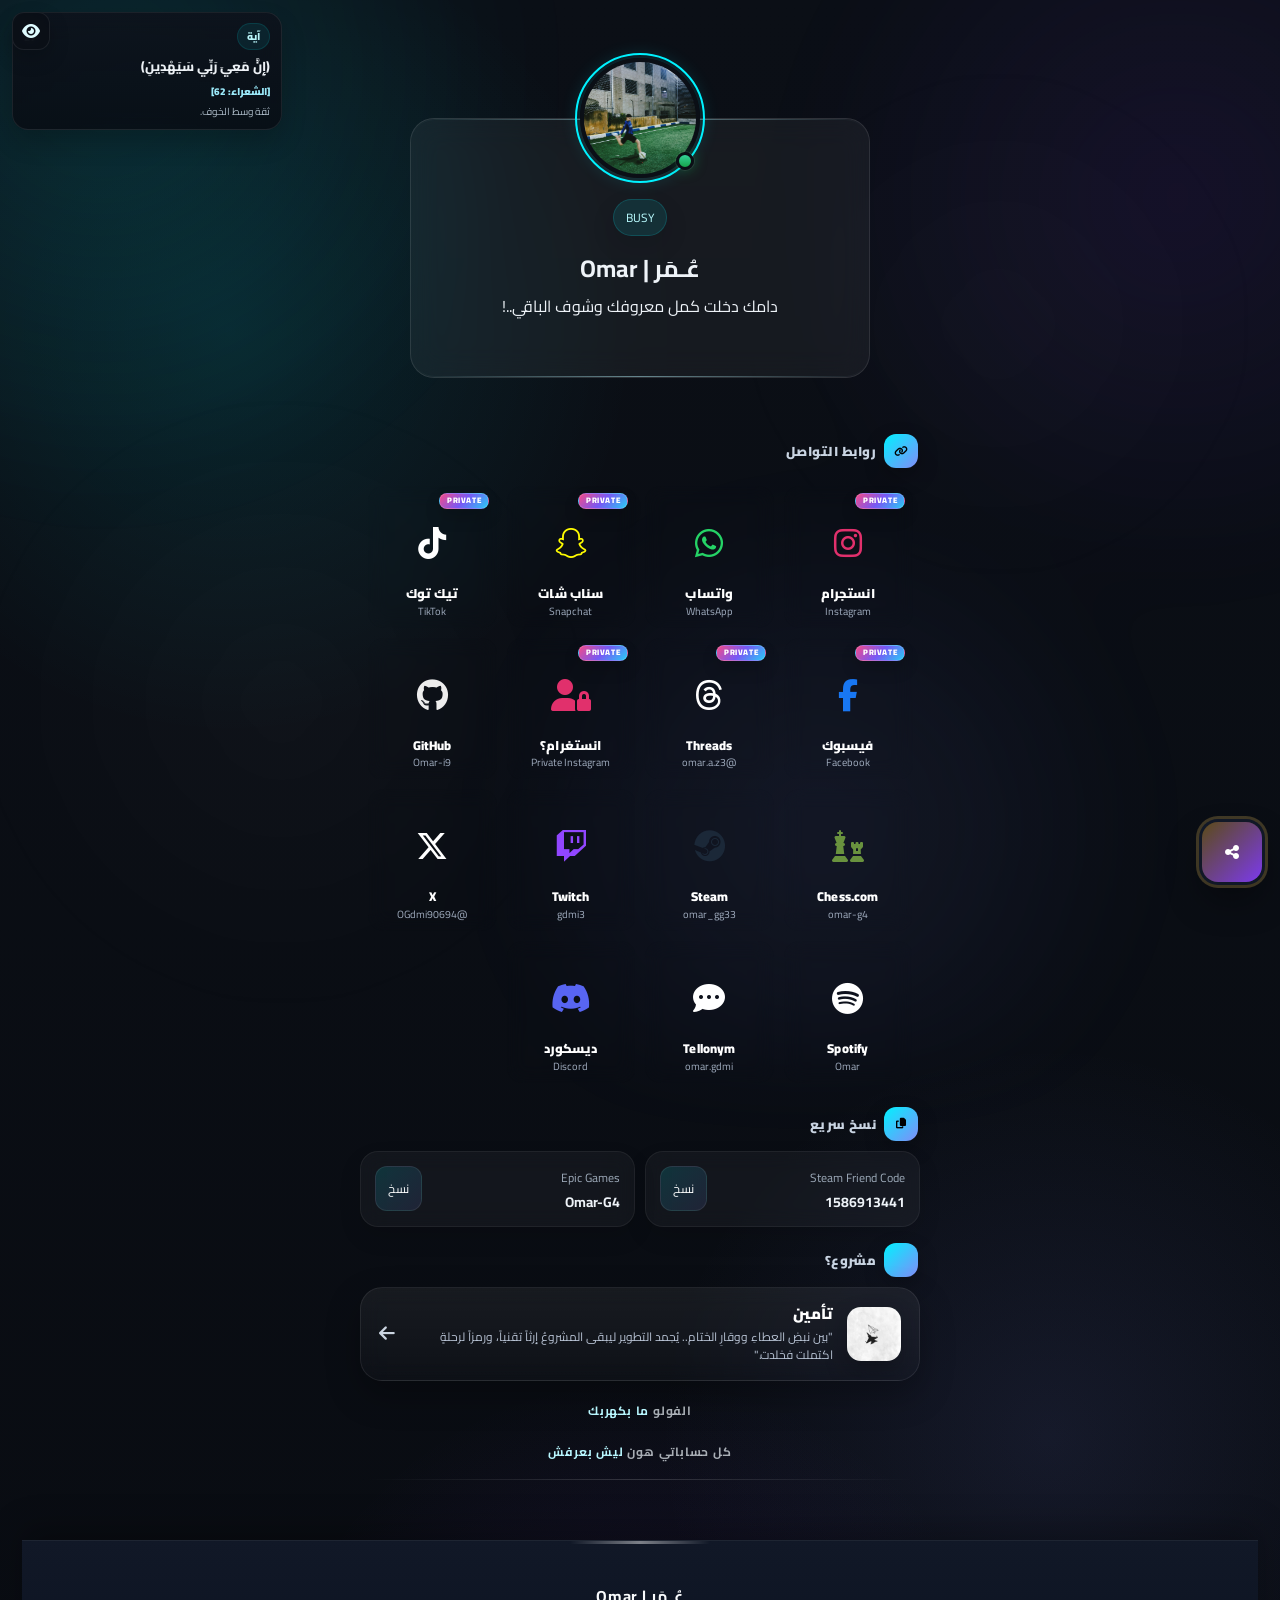
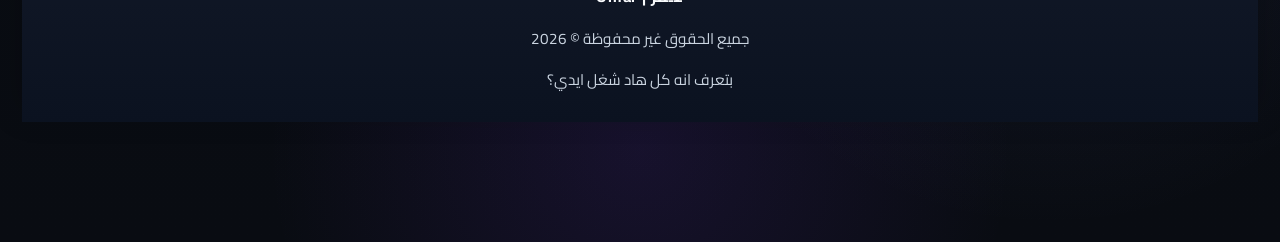
==== index.html @ 82869f3a "Update index.html" ====
<!DOCTYPE html>
<html lang="ar" dir="rtl">
<head>
  <meta charset="UTF-8" />
  <meta name="viewport" content="width=device-width, initial-scale=1.0, viewport-fit=cover" />
  <meta name="theme-color" content="#0b0f16" />
  <meta name="color-scheme" content="dark" />
  <meta name="description" content="صفحة Omar Profiles تجمع كل الروابط والحسابات في مكان واحد" />

  <meta property="og:title" content="عُـمَر | Omar" />
  <meta property="og:description" content="كل حساباتي في مكان واحد" />
  <meta property="og:image" content="https://omar-i9.github.io/my-profiles/photo/profile.jpeg" />
  <meta property="og:url" content="https://omar-i9.github.io/my-profiles/" />
  <meta name="twitter:card" content="summary_large_image" />
  <meta name="p:domain_verify" content="2bceaee4e3d7c3a47ea83686e0fd2281" />

  <title id="tabTitle">Omar Profiles</title>

  <link rel="icon" href="https://omar-i9.github.io/my-profiles/photo/profile.jpeg" type="image/jpeg" />
  <link rel="apple-touch-icon" href="https://omar-i9.github.io/my-profiles/photo/tameen-logo.jpeg" />
  <link rel="preconnect" href="https://fonts.googleapis.com" />
  <link rel="preconnect" href="https://fonts.gstatic.com" crossorigin />
  <link href="https://fonts.googleapis.com/css2?family=Cairo:wght@300;400;600;700;800;900&display=swap" rel="stylesheet" />
  <link rel="stylesheet" href="https://cdnjs.cloudflare.com/ajax/libs/font-awesome/6.5.1/css/all.min.css" />

  <!-- CSS الرئيسي المطلوب -->
  <link rel="stylesheet" href="main/styles.css" />

  <script async src="https://www.googletagmanager.com/gtag/js?id=G-WHRP4DELSR"></script>
  <script>
    window.dataLayer = window.dataLayer || [];
    function gtag() { dataLayer.push(arguments); }
    gtag('js', new Date());
    gtag('config', 'G-WHRP4DELSR');
  </script>

  <script src="main/script.js" defer></script>

  <style>
    .social-card[data-longcopy] {
      -webkit-touch-callout: none;
      user-select: none;
    }

    .is-hidden {
      display: none !important;
    }
  </style>
</head>

<body>
  <div class="ayah-float" id="ayahFloat" aria-label="آية قرآنية متغيرة">
    <div class="ayah-top">
      <span class="ayah-pill">آية</span>
      <span class="ayah-num" id="ayahNum">1</span>
    </div>
    <div class="ayah-text" id="ayahText"></div>
    <div class="ayah-ref" id="ayahRef"></div>
    <div class="ayah-note" id="ayahNote"></div>
    <div class="ayah-detail" id="ayahDetail"></div>
  </div>

  <main class="app">
    <section class="hero-wrapper">
      <div class="avatar">
        <img src="photo/profile.jpeg" alt="صورة الملف الشخصي" />
        <div class="status-indicator"></div>
      </div>

      <div class="hero-card-body">
        <div class="moving-border-line"></div>

        <div class="hero-text">
          <span class="status">BUSY</span>
          <h1>عُـمَر | Omar</h1>
          <p>دامك دخلت كمل معروفك وشوف الباقي..!</p>
        </div>
      </div>

      <div class="hero-actions"></div>
    </section>

    <section class="section-title enhanced">
      <span class="section-icon"><i class="fa-solid fa-link"></i></span>
      <span>روابط التواصل</span>
    </section>

    <section class="links-grid links">
      <a class="social-card ig-card"
         href="https://www.instagram.com/omar.a.z3"
         target="_blank"
         rel="noopener noreferrer"
         data-longcopy
         data-copy-text="https://www.instagram.com/omar.a.z3"
         aria-label="انستجرام">
        <span class="badge-vip">PRIVATE</span>
        <span class="social-icon"><i class="fa-brands fa-instagram"></i></span>
        <div class="social-text">
          <strong>انستجرام</strong>
          <span>Instagram</span>
        </div>
      </a>

      <a class="social-card wa-card"
         href="https://wa.me/message/BZTIWEE5JKS3A1"
         target="_blank"
         rel="noopener noreferrer"
         data-longcopy
         data-copy-text="https://wa.me/message/BZTIWEE5JKS3A1"
         aria-label="واتساب">
        <span class="social-icon"><i class="fa-brands fa-whatsapp"></i></span>
        <div class="social-text">
          <strong>واتساب</strong>
          <span>WhatsApp</span>
        </div>
      </a>

      <a class="social-card sc-card"
         href="https://www.snapchat.com/add/omar-gdmi"
         target="_blank"
         rel="noopener noreferrer"
         data-longcopy
         data-copy-text="https://www.snapchat.com/add/omar-gdmi"
         aria-label="سناب شات">
        <span class="badge-vip">PRIVATE</span>
        <span class="social-icon"><i class="fa-brands fa-snapchat-ghost"></i></span>
        <div class="social-text">
          <strong>سناب شات</strong>
          <span>Snapchat</span>
        </div>
      </a>

      <a class="social-card tk-card"
         href="https://www.tiktok.com/@gdmi_33"
         target="_blank"
         rel="noopener noreferrer"
         data-longcopy
         data-copy-text="https://www.tiktok.com/@gdmi_33"
         aria-label="تيك توك">
        <span class="badge-vip">PRIVATE</span>
        <span class="social-icon"><i class="fa-brands fa-tiktok"></i></span>
        <div class="social-text">
          <strong>تيك توك</strong>
          <span>TikTok</span>
        </div>
      </a>

      <a class="social-card fb-card"
         href="facebook.com/3mar.a.z3"
         target="_blank"
         rel="noopener noreferrer"
         data-longcopy
         data-copy-text="facebook.com/3mar.a.z3"
         aria-label="فيسبوك">
        <span class="badge-vip">PRIVATE</span>
        <span class="social-icon"><i class="fa-brands fa-facebook-f"></i></span>
        <div class="social-text">
          <strong>فيسبوك</strong>
          <span>Facebook</span>
        </div>
      </a>

      <a class="social-card threads-card drawer-card"
         href="https://www.threads.com/@omar.a.z3"
         target="_blank"
         rel="noopener noreferrer"
         data-longcopy
         data-copy-text="https://www.threads.com/@omar.a.z3"
         aria-label="Threads">
        <span class="badge-vip">PRIVATE</span>
        <span class="social-icon"><i class="fa-brands fa-threads"></i></span>
        <div class="social-text">
          <strong>Threads</strong>
          <span>@omar.a.z3</span>
        </div>
      </a>

      <a class="social-card ig-card vip-card drawer-card"
         href="https://www.instagram.com/3mar.close"
         target="_blank"
         rel="noopener noreferrer"
         data-longcopy
         data-copy-text="https://www.instagram.com/3mar.close"
         aria-label="انستغرام خاص">
        <span class="badge-vip">PRIVATE</span>
        <span class="social-icon"><i class="fa-solid fa-user-lock"></i></span>
        <div class="social-text">
          <strong>انستغرام؟</strong>
          <span>Private Instagram</span>
        </div>
      </a>

      <a class="social-card github-card drawer-card"
         href="https://github.com/Omar-i9"
         target="_blank"
         rel="noopener noreferrer"
         data-longcopy
         data-copy-text="https://github.com/Omar-i9"
         aria-label="GitHub">
        <span class="social-icon"><i class="fa-brands fa-github"></i></span>
        <div class="social-text">
          <strong>GitHub</strong>
          <span>Omar-i9</span>
        </div>
      </a>

      <a class="social-card chess-card drawer-card"
         href="https://www.chess.com/member/omar-g4"
         target="_blank"
         rel="noopener noreferrer"
         data-longcopy
         data-copy-text="https://www.chess.com/member/omar-g4"
         aria-label="Chess.com">
        <span class="social-icon"><i class="fa-solid fa-chess"></i></span>
        <div class="social-text">
          <strong>Chess.com</strong>
          <span>omar-g4</span>
        </div>
      </a>
<!-- Steam -->
<a class="social-card steam-card drawer-card"
   href="https://steamcommunity.com/id/omar_gg33/"
   target="_blank"
   rel="noopener noreferrer"
   data-longcopy
   data-copy-text="https://steamcommunity.com/id/omar_gg33/"
   aria-label="Steam">
  <span class="social-icon"><i class="fa-brands fa-steam"></i></span>
  <div class="social-text">
    <strong>Steam</strong>
    <span>omar_gg33</span>
  </div>
</a>

<!-- Twitch -->
<a class="social-card twitch-card drawer-card"
   href="https://www.twitch.tv/gdmi3"
   target="_blank"
   rel="noopener noreferrer"
   data-longcopy
   data-copy-text="https://www.twitch.tv/gdmi3"
   aria-label="Twitch">
  <span class="social-icon"><i class="fa-brands fa-twitch"></i></span>
  <div class="social-text">
    <strong>Twitch</strong>
    <span>gdmi3</span>
  </div>
</a>

<!-- X (Twitter) -->
<a class="social-card x-card drawer-card"
   href="https://x.com/OGdmi90694"
   target="_blank"
   rel="noopener noreferrer"
   data-longcopy
   data-copy-text="https://x.com/OGdmi90694"
   aria-label="X">
  <span class="social-icon"><i class="fa-brands fa-x-twitter"></i></span>
  <div class="social-text">
    <strong>X</strong>
    <span>@OGdmi90694</span>
  </div>
</a>

<!-- Spotify -->
<a class="social-card spotify-card drawer-card"
   href="https://open.spotify.com/user/31zq4egkwu5qt6armgjuvey2tgga"
   target="_blank"
   rel="noopener noreferrer"
   data-longcopy
   data-copy-text="https://open.spotify.com/user/31zq4egkwu5qt6armgjuvey2tgga"
   aria-label="Spotify">
  <span class="social-icon"><i class="fa-brands fa-spotify"></i></span>
  <div class="social-text">
    <strong>Spotify</strong>
    <span>Omar</span>
  </div>
</a>

<!-- Tellonym -->
<a class="social-card tellonym-card drawer-card"
   href="https://tellonym.me/omar.gdmi"
   target="_blank"
   rel="noopener noreferrer"
   data-longcopy
   data-copy-text="https://tellonym.me/omar.gdmi"
   aria-label="Tellonym">
  <span class="social-icon"><i class="fa-solid fa-comment-dots"></i></span>
  <div class="social-text">
    <strong>Tellonym</strong>
    <span>omar.gdmi</span>
  </div>
</a>
      <button class="social-card ds-card"
              type="button"
              id="openDiscordBtn"
              data-longcopy
              data-copy-text="gdmi_3"
              aria-label="ديسكورد">
        <span class="social-icon"><i class="fa-brands fa-discord"></i></span>
        <div class="social-text">
          <strong>ديسكورد</strong>
          <span>Discord</span>
          <span class="social-note">اضغط لفتح البطاقة داخل الموقع</span>
        </div>
      </button>
    </section>

    <section class="section-title enhanced">
      <span class="section-icon"><i class="fa-solid fa-copy"></i></span>
      <span>نسخ سريع</span>
    </section>

    <section class="copy-list">
      <div class="copy-row">
        <div class="copy-meta">
          <span>Steam Friend Code</span>
          <strong>1586913441</strong>
        </div>
        <button class="copy-btn" data-copy="1586913441" type="button">نسخ</button>
      </div>

      <div class="copy-row">
        <div class="copy-meta">
          <span>Epic Games</span>
          <strong>Omar-G4</strong>
        </div>
        <button class="copy-btn" data-copy="Omar-G4" type="button">نسخ</button>
      </div>
    </section>

    <section class="section-title enhanced">
      <span class="section-icon"><i class="fa-solid fa-diagram-project"></i></span>
      <span>مشروع؟</span>
    </section>

    <a class="work-card" href="https://omar-i9.github.io/taamenn/" target="_blank" rel="noopener noreferrer">
      <img src="photo/tameen-logo.jpeg" alt="تأمين" class="work-logo" />
      <div class="work-text">
        <strong>تأمين</strong>
        <span>"بين نبضِ العطاءِ ووقارِ الختام.. يُجمد التطوير ليبقى المشروعُ إرثاً تقنياً، ورمزاً لرحلةٍ اكتملت فخلدت."</span>
      </div>
      <i class="fa-solid fa-arrow-left"></i>
    </a>

    <div class="hero-card-footer">الفولو <em>ما بكهربك</em></div>
    <div class="hero-card-footer">كل حساباتي هون <em>ليش بعرفش</em></div>
  </main>

  <section class="music-sheet" id="musicSheet" aria-label="قائمة الموسيقى">
    <button class="sheet-close" id="closeMusicBtn" type="button" aria-label="إغلاق">×</button>

    <div class="visualizer">
      <div class="bar"></div>
      <div class="bar"></div>
      <div class="bar"></div>
      <div class="bar"></div>
    </div>

    <div class="music-top">
      <img src="" id="musicCover" alt="غلاف الأغنية" class="music-cover" />
      <div class="music-info">
        <span class="label">Now Playing</span>
        <strong id="songTitle">اسم الأغنية</strong>
        <span id="songArtist">main / mp3</span>
      </div>
    </div>

    <div class="music-controls">
      <button class="control-btn" id="prevSongBtn" type="button" aria-label="الأغنية السابقة">
        <i class="fa-solid fa-backward-step"></i>
      </button>
      <button class="play-btn" id="playBtn" type="button" aria-label="تشغيل أو إيقاف">
        <i class="fa-solid fa-play" id="playIcon"></i>
      </button>
      <button class="control-btn" id="nextSongBtn" type="button" aria-label="الأغنية التالية">
        <i class="fa-solid fa-forward-step"></i>
      </button>
    </div>

    <div class="time-row">
      <span id="currentTime">0:00</span>
      <span id="totalTime">0:00</span>
    </div>

    <div class="seek-wrap" id="seekWrap">
      <div class="progress">
        <span id="progressBar"></span>
      </div>
      <input id="seekBar" class="seek" type="range" min="0" max="100" value="0" step="0.1" aria-label="شريط الوقت" />
      <div class="seek-tooltip" id="seekTooltip">0:00</div>
    </div>

    <div class="volume-row">
      <button class="volume-icon" id="volumeIconBtn" type="button" aria-label="الصوت">
        <i class="fa-solid fa-volume-high" id="volumeIcon"></i>
      </button>
      <input id="volumeBar" class="volume" type="range" min="0" max="100" value="90" step="1" aria-label="شريط الصوت" />
      <div class="volume-value" id="volumeValue">90%</div>
    </div>

    <div class="playlist-box">
      <div class="playlist-head">
        <strong>قائمة الأغاني</strong>
        <span id="playlistCount">11 أغنية</span>
      </div>
      <div class="playlist" id="playlist"></div>
      <div class="audio-state" id="audioState">اضغط على أي أغنية للتشغيل</div>
    </div>

    <audio id="audio" preload="metadata" src=""></audio>
  </section>

  <div class="toast" id="toast">تم النسخ</div>

  <div class="drawer-backdrop" id="moreSocialsBackdrop"></div>

  <footer class="site-footer">
    <div class="site-footer__inner">
      <p class="site-footer__brand">عُـمَر | Omar</p>
      <p class="site-footer__text">جميع الحقوق غير محفوظة © 2026</p>
      <p class="site-footer__text">بتعرف انه كل هاد شغل ايدي؟</p>
    </div>
  </footer>

  <button class="share-fab" id="sharePortalBtn" type="button" aria-label="مشاركة الموقع">
    <i class="fa-solid fa-share-nodes"></i>
  </button>

  <div id="shareOverlay" class="share-overlay" aria-hidden="true">
    <div class="share-modal pixel-card" role="dialog" aria-modal="true" aria-labelledby="shareTitle">
      <button id="closeShare" class="close-share" type="button" aria-label="إغلاق">&times;</button>

      <div class="share-top">
        <div class="retro-badge">PIXEL SHARE</div>

        <div class="qr-wrapper">
          <img id="shareQrImg" src="" alt="QR للموقع" class="main-qr" />
          <img src="photo/profile.jpeg" alt="شعار الموقع" class="qr-logo" />
        </div>

        <h3 id="shareTitle">بوابة المشاركة</h3>
        <p>امسح الكود أو شارك الرابط مباشرة</p>
      </div>

      <div class="share-link-box">
        <input id="shareUrlInput" class="share-url-input" type="text" readonly value="https://omar-i9.github.io/my-profiles/" />
        <button class="share-copy-btn" id="copyShareBtn" type="button">
          <i class="fa-solid fa-copy"></i>
          نسخ
        </button>
      </div>
    </div>
  </div>

  <div class="page-overlay" id="pageOverlay" aria-hidden="true">
    <div class="page-overlay-panel">
      <button class="page-close" id="closePageBtn" type="button" aria-label="إغلاق">×</button>
      <iframe
        id="pageFrame"
        class="page-frame"
        src=""
        title="Discord Profile"
        loading="lazy"
      ></iframe>
    </div>
  </div>

  <script>
    (function () {
      const $ = (id) => document.getElementById(id);

      const openDiscordBtn = $('openDiscordBtn');
      const pageOverlay = $('pageOverlay');
      const closePageBtn = $('closePageBtn');
      const pageFrame = $('pageFrame');

      const sharePortalBtn = $('sharePortalBtn');
      const shareOverlay = $('shareOverlay');
      const closeShare = $('closeShare');
      const copyShareBtn = $('copyShareBtn');
      const shareUrlInput = $('shareUrlInput');
      const shareQrImg = $('shareQrImg');

      const toast = $('toast');
      const moreSocialsBackdrop = $('moreSocialsBackdrop');

      function hasOpenPanel() {
        return Boolean(
          (pageOverlay && pageOverlay.classList.contains('show')) ||
          (shareOverlay && shareOverlay.classList.contains('show'))
        );
      }

      function updateBodyLock() {
        document.body.style.overflow = hasOpenPanel() ? 'hidden' : '';
      }

      function showToast(message = 'تم النسخ') {
        if (!toast) return;
        toast.textContent = message;
        toast.classList.add('show');
        clearTimeout(showToast._timer);
        showToast._timer = setTimeout(() => {
          toast.classList.remove('show');
        }, 1800);
      }

      async function copyText(text) {
        try {
          if (navigator.clipboard && window.isSecureContext) {
            await navigator.clipboard.writeText(text);
          } else {
            const temp = document.createElement('textarea');
            temp.value = text;
            temp.setAttribute('readonly', '');
            temp.style.position = 'fixed';
            temp.style.top = '-9999px';
            temp.style.opacity = '0';
            document.body.appendChild(temp);
            temp.focus();
            temp.select();
            document.execCommand('copy');
            document.body.removeChild(temp);
          }
          showToast('تم النسخ');
        } catch (err) {
          showToast('تعذر النسخ');
        }
      }

      function openPageOverlay() {
        if (!pageOverlay || !pageFrame) return;
        pageFrame.src = 'main/Discord.html';
        pageOverlay.classList.add('show');
        pageOverlay.setAttribute('aria-hidden', 'false');
        updateBodyLock();
      }

      function closePageOverlay() {
        if (!pageOverlay || !pageFrame) return;
        pageOverlay.classList.remove('show');
        pageOverlay.setAttribute('aria-hidden', 'true');
        pageFrame.src = '';
        updateBodyLock();
      }

      function openShare() {
        if (!shareOverlay) return;
        shareOverlay.classList.add('show');
        shareOverlay.setAttribute('aria-hidden', 'false');
        updateBodyLock();

        if (shareUrlInput) {
          shareUrlInput.value = window.location.href;
        }

        if (shareQrImg) {
          const url = encodeURIComponent(window.location.href);
          shareQrImg.src = `https://api.qrserver.com/v1/create-qr-code/?size=320x320&data=${url}`;
        }
      }

      function closeShareModal() {
        if (!shareOverlay) return;
        shareOverlay.classList.remove('show');
        shareOverlay.setAttribute('aria-hidden', 'true');
        updateBodyLock();
      }

      if (openDiscordBtn) {
        openDiscordBtn.addEventListener('click', (e) => {
          e.preventDefault();
          openPageOverlay();
        });
      }

      if (closePageBtn) {
        closePageBtn.addEventListener('click', closePageOverlay);
      }

      if (pageOverlay) {
        pageOverlay.addEventListener('click', (e) => {
          if (e.target === pageOverlay) closePageOverlay();
        });
      }

      if (sharePortalBtn) {
        sharePortalBtn.addEventListener('click', openShare);
      }

      if (closeShare) {
        closeShare.addEventListener('click', closeShareModal);
      }

      if (shareOverlay) {
        shareOverlay.addEventListener('click', (e) => {
          if (e.target === shareOverlay) closeShareModal();
        });
      }

      if (copyShareBtn) {
        copyShareBtn.addEventListener('click', () => {
          if (shareUrlInput) copyText(shareUrlInput.value);
        });
      }

      document.addEventListener('click', (e) => {
        const copyBtn = e.target.closest?.('[data-copy]');
        if (copyBtn) {
          const value = copyBtn.getAttribute('data-copy') || '';
          if (value) copyText(value);
        }
      });

      window.addEventListener('message', (event) => {
        if (event.data && event.data.type === 'close-discord') {
          closePageOverlay();
        }
      });

      document.addEventListener('keydown', (e) => {
        if (e.key === 'Escape') {
          closePageOverlay();
          closeShareModal();
        }
      });

      if (moreSocialsBackdrop) {
        moreSocialsBackdrop.setAttribute('aria-hidden', 'true');
      }

      updateBodyLock();
    })();

    const titles = [
  "اهلين تعال كل يوم 👋",
  "Omar Profiles"
];

let i = 0;
let charIndex = 0;
let isDeleting = false;
let speed = 50;

const titleEl = document.querySelector("title");

function typeEffect() {
  const current = titles[i];
  
  if (isDeleting) {
    charIndex--;
  } else {
    charIndex++;
  }

  titleEl.textContent = current.substring(0, charIndex);

  if (!isDeleting && charIndex === current.length) {
    setTimeout(() => isDeleting = true, 1200);
  } 
  else if (isDeleting && charIndex === 0) {
    isDeleting = false;
    i = (i + 1) % titles.length;
  }

  setTimeout(typeEffect, isDeleting ? speed / 2 : speed);
}

typeEffect();


// تغيير لما المستخدم يطلع من الصفحة
document.addEventListener("visibilitychange", () => {
  if (document.hidden) {
    titleEl.textContent = "لا تهرب خليكككك";
  } else {
    titleEl.textContent = "رجعت هيك😎";
    setTimeout(() => {
      i = 0;
      charIndex = 0;
      isDeleting = false;
    }, 800);
  }
});

  </script>
</body>
</html>
---- main/styles.css ----
:root {
  --bg: #0b0f16;
  --panel: rgba(14, 19, 28, 0.92);
  --card: rgba(17, 22, 31, 0.94);
  --line: rgba(255, 255, 255, 0.08);
  --text: #eef3f8;
  --muted: #a9b4c3;
  --shadow: 0 18px 45px rgba(0, 0, 0, 0.45);
  --shadow-soft: 0 10px 24px rgba(0, 0, 0, 0.22);
  --shadow-strong: 0 24px 60px rgba(0, 0, 0, 0.5);
  --accent: #00f2ff;
  --accent-rgb: 0, 242, 255;
  --accent2: #818cf8;
  --accent2-rgb: 129, 140, 248;
  --accent3: #7c3aed;
  --accent3-rgb: 124, 58, 237;
  --volume-color: #00d4ff;
  --seek-color: #00f2ff;
  --glass: rgba(10, 14, 22, 0.88);
  --glass-2: rgba(12, 17, 26, 0.92);
  --radius-xl: 28px;
  --radius-lg: 22px;
  --radius-md: 18px;
  --radius-sm: 14px;
  --royal-bg: linear-gradient(135deg, #140a24, #2d1b4e);
  --royal-gold: linear-gradient(135deg, #FFD700, #C9A227, #FFF3B0);
  --royal-purple: #7c3aed;

  --fb: #1877F2;
  --wa: #25D366;
  --ig: #E1306C;
  --tk: #111111;
  --ds: #5865F2;
  --sc: #FFFC00;
  --st: #1B2838;
  --th: #111111;
  --gh: #181717;

  --blue: #1877f2;
  --good: #25d366;
  --cyan: #229ED9;
  --gold-solid: #ffd700;
  --gold-2: #f59e0b;
  --white: #ffffff;
  --black: #000000;

  --panel-2: rgba(255,255,255,0.06);
  --panel-3: rgba(255,255,255,0.04);
  --line-strong: rgba(255,255,255,0.12);

  --safe-shadow: 0 8px 18px rgba(0, 0, 0, 0.16);
  --safe-shadow-2: 0 14px 28px rgba(0, 0, 0, 0.20);
  --safe-shadow-3: 0 20px 44px rgba(0, 0, 0, 0.28);

  --bg-float-1: rgba(0, 242, 255, 0.10);
  --bg-float-2: rgba(129, 140, 248, 0.10);
  --bg-float-3: rgba(124, 58, 237, 0.10);

  --skin-border: rgba(255,255,255,.08);
  --skin-border-strong: rgba(255,255,255,.15);

  --glass-blur: blur(12px) saturate(180%);
  --glass-blur-strong: blur(16px) saturate(190%);

  --brand-shadow: 0 0 0 0 rgba(0,0,0,0);
  --bg-dark: #0b0f16;
  --card-bg: rgba(255, 255, 255, 0.05);
  --gold: linear-gradient(45deg, #bf953f, #fcf6ba, #b38728, #fbf5b7, #aa771c);

    --music-bg: rgba(10, 14, 22, 0.96);
  --music-bg-soft: rgba(255, 255, 255, 0.04);
  --music-line: rgba(255, 255, 255, 0.08);
  --music-line-strong: rgba(255, 255, 255, 0.14);
  --music-text: #f4f7fb;
  --music-muted: #96a6b8;
  --music-accent: #00f2ff;
  --music-accent-2: #818cf8;
  --music-gold: #ffd54a;
  --music-shadow: 0 18px 40px rgba(0, 0, 0, 0.45);
  --music-shadow-soft: 0 10px 24px rgba(0, 0, 0, 0.22);
  --music-radius: 18px;
  --music-radius-lg: 22px;
  --music-blur: blur(14px);

}

*,
*::before,
*::after {
  box-sizing: border-box;
  margin: 0;
  padding: 0;
}

html {
  scroll-behavior: smooth;
}

body {
  min-height: 100dvh;
  font-family: "Cairo", sans-serif;
  color: var(--text);
  background:
    radial-gradient(circle at 18% 18%, rgba(0, 242, 255, 0.10), transparent 22%),
    radial-gradient(circle at 82% 78%, rgba(129, 140, 248, 0.10), transparent 22%),
    radial-gradient(circle at 50% 95%, rgba(124, 58, 237, 0.12), transparent 20%),
    linear-gradient(180deg, #0b0f16, #090c12);
  overflow-x: hidden;
  padding: 18px 12px 120px;
  -webkit-tap-highlight-color: transparent;
  position: relative;
}

body.drawer-open {
  overflow: hidden;
  touch-action: none;
}

body::before,
body::after {
  content: "";
  position: fixed;
  inset: -20%;
  pointer-events: none;
  z-index: -1;
  background-repeat: no-repeat;
  filter: blur(42px);
  opacity: .55;
  transform: translate3d(0,0,0);
}

body::before {
  background:
    radial-gradient(circle at 20% 20%, rgba(0, 242, 255, .18), transparent 26%),
    radial-gradient(circle at 80% 30%, rgba(124, 58, 237, .18), transparent 24%),
    radial-gradient(circle at 60% 80%, rgba(129, 140, 248, .16), transparent 24%);
  animation: driftBg 18s ease-in-out infinite alternate;
}

body::after {
  background:
    radial-gradient(circle at 30% 70%, rgba(255, 255, 255, .05), transparent 22%),
    radial-gradient(circle at 70% 40%, rgba(255, 255, 255, .04), transparent 20%);
  animation: driftBg2 24s ease-in-out infinite alternate;
}

img {
  max-width: 100%;
  display: block;
}

button,
input {
  font: inherit;
}

button {
  -webkit-tap-highlight-color: transparent;
}

a {
  color: inherit;
  text-decoration: none;
}

.app {
  width: min(100%, 560px);
  margin: 0 auto;
  position: relative;
  z-index: 1;
}

.now-playing-bar {
  position: sticky;
  top: 0;
  z-index: 50;
  margin: 0 -12px 14px;
  padding: 9px 0;
  background: linear-gradient(90deg, rgba(0,242,255,.12), rgba(129,140,248,.12), rgba(124,58,237,.12));
  border-bottom: 1px solid rgba(255,255,255,.08);
  overflow: hidden;
  white-space: nowrap;
  backdrop-filter: var(--glass-blur);
  -webkit-backdrop-filter: var(--glass-blur);
}

.ticker {
  display: inline-block;
  padding-inline-start: 100%;
  animation: marquee 16s linear infinite;
  color: #c9f8ff;
  font-weight: 800;
  font-size: .88rem;
}

.hero {
  position: relative;
  margin-top: 60px;
  padding: 78px 14px 18px;
  border-radius: var(--radius-xl);
  background: linear-gradient(180deg, rgba(28, 34, 47, 0.96), rgba(15, 19, 27, 0.96));
  border: 1px solid rgba(255, 255, 255, 0.08);
  box-shadow: var(--shadow);
  overflow: visible;
  text-align: center;
  margin-bottom: 14px;
}

.hero::before {
  content: "";
  position: absolute;
  inset: 0;
  background:
    linear-gradient(120deg, transparent 0%, rgba(255,255,255,.06) 25%, transparent 50%);
  transform: translateX(-120%);
  animation: shimmerMove 6.5s linear infinite;
  pointer-events: none;
}

.hero::after {
  content: "";
  position: absolute;
  inset: 0;
  background:
    radial-gradient(circle at 50% 0%, rgba(255,255,255,.08), transparent 32%);
  opacity: .55;
  pointer-events: none;
}

.hero-wrapper {
  position: relative;
  max-width: 500px;
  margin: 100px auto 40px;
  padding: 0 20px;
  perspective: 1000px;
}

.avatar {
  position: absolute;
  top: -60px;
  left: 50%;
  transform: translateX(-50%);
  width: 120px;
  height: 120px;
  z-index: 20;
}

.avatar img {
  width: 100%;
  height: 100%;
  border-radius: 50%;
  border: 4px solid var(--bg-dark);
  box-shadow: 0 0 20px rgba(0, 242, 255, 0.2);
  transition: 0.5s cubic-bezier(0.175, 0.885, 0.32, 1.275);
  object-fit: cover;
}

.avatar:hover img {
  transform: scale(1.1) rotate(5deg);
  box-shadow: 0 0 30px var(--accent);
}

.status-indicator {
  position: absolute;
  right: 6px;
  bottom: 8px;
  width: 18px;
  height: 18px;
  border-radius: 999px;
  border: 3px solid var(--bg-dark);
  background: linear-gradient(180deg, #34d399, #16a34a);
  box-shadow:
    0 0 0 1px rgba(255, 255, 255, 0.08),
    0 0 14px rgba(22, 163, 74, 0.45);
  animation: softFloat 2.8s ease-in-out infinite;
}

/* تأثير نبض حول الصورة */
.avatar::before {
  content: '';
  position: absolute;
  inset: -5px;
  border: 2px solid var(--accent);
  border-radius: 50%;
  animation: ringPulse 2s infinite;
}

/* جسم البطاقة */
.hero-card-body {
  position: relative;
  display: flex;
  flex-direction: column;
  justify-content: flex-start;
  min-height: 260px;
  background: var(--card-bg);
  backdrop-filter: blur(15px);
  border: 1px solid rgba(255, 255, 255, 0.1);
  border-radius: 24px;
  padding: 80px 30px 22px;
  text-align: center;
  overflow: hidden;
  transition: 0.4s ease;
}

.hero-card-body:hover {
  transform: translateY(-5px);
  border-color: rgba(255, 255, 255, 0.2);
}

.hero-text {
  position: relative;
  z-index: 1;
}

.hero-card-footer {
  margin-top: auto;
  padding-top: 18px;
  text-align: center;
  font-size: 12px;
  font-weight: 700;
  letter-spacing: 0.8px;
  color: rgba(230, 237, 243, 0.72);
  position: relative;
  z-index: 1;
}

.hero-card-footer em {
  font-style: normal;
  color: #b8f7ff;
}

/* تحسينات إضافية للشاشات الصغيرة */
@media (max-width: 520px) {
  .hero {
    margin-top: 48px;
    padding: 70px 12px 16px;
    border-radius: 22px;
  }

  .hero-wrapper {
    margin: 88px auto 32px;
    padding: 0 12px;
  }

  .avatar {
    width: 96px;
    height: 96px;
    top: -48px;
  }

  .hero-card-body {
    min-height: 230px;
    padding: 70px 18px 18px;
    border-radius: 20px;
  }
}/* ط§ظ„ط®ط· ط§ظ„ظ…طھط­ط±ظƒ ط§ظ„ظپط®ظ… */
.moving-border-line {
  position: absolute;
  inset: 0;
  border-radius: 24px;
  padding: 1px;
  background: linear-gradient(90deg, transparent, rgba(184, 247, 255, 0.7), transparent);
  mask: linear-gradient(#000 0 0) content-box, linear-gradient(#000 0 0);
  mask-composite: exclude;
  pointer-events: none;
  opacity: 0.7;
}
/* ط§ظ„ط­ط§ظˆظٹط© (ط§ظپطھط±ط¶ظ†ط§ ط£ظ†ظ‡ط§ ط§ظ„ط²ط± ط£ظˆ ط§ظ„ظƒط§ط±ط¯ ط§ظ„ط°ظٹ ظٹط­طھظˆظٹ ط§ظ„ط´ط§ط±ط©) */
.parent-container {
  position: relative;
  display: inline-block;
  perspective: 1000px; /* ط¶ط±ظˆط±ظٹ ظ„طھط£ط«ظٹط± ط§ظ„ظ€ 3D */
}


/* طھظپط§ط¹ظ„ ط§ظ„ط¨ط·ط§ظ‚ط§طھ ط¹ظ†ط¯ ط§ظ„ظ€ Hover */
.card-link {
  position: relative;
  overflow: hidden;
  display: flex;
  align-items: center;
  gap: 15px;
  background: var(--card-bg);
  padding: 15px 25px;
  border-radius: 16px;
  text-decoration: none;
  color: white;
  transition: 0.3s cubic-bezier(0.4, 0, 0.2, 1);
}

/* ظ„ظ…ط¹ط© Sweep ط¹ظ†ط¯ ط§ظ„طھط­ظˆظٹظ… */
.card-link::after {
  content: '';
  position: absolute;
  top: 0; left: -100%;
  width: 50%; height: 100%;
  background: linear-gradient(90deg, transparent, rgba(255,255,255,0.2), transparent);
  transform: skewX(-25deg);
  transition: 0.5s;
}

.card-link:hover::after {
  left: 150%;
}

.card-link:hover {
  transform: scale(1.02);
  box-shadow: 0 0 20px var(--accent-glow, var(--accent));
  background: rgba(255, 255, 255, 0.1);
}

.social-card{
  position: relative;
  overflow: visible;
  perspective: 1000px;
  transform-style: preserve-3d;
}

/* ظ„ط§ط²ظ… ط§ظ„ط£ط¨ ظٹظƒظˆظ† ظٹط³ظ…ط­ ط¨ط§ظ„ظ€ 3D */
.parent-container{
  position: relative;
  perspective: 900px;
  transform-style: preserve-3d;
  overflow: visible; /* ظ…ظ‡ظ… ط­طھظ‰ ظ„ط§ ظٹظ†ظ‚طµ ط§ظ„ط¨ط§ط¯ط¬ */
}

/* ط§ظ„ط¨ط·ط§ظ‚ط© ظ†ظپط³ظ‡ط§ */
.badge-vip{
  position: absolute;
  top: 53px;
  right: -5px;
  z-index: 10;

  display: inline-flex;
  align-items: center;
  justify-content: center;
  gap: 6px;

  padding: 6px 13px;
  min-width: 74px;

  font: 900 10px/1 'Cairo', sans-serif;
  letter-spacing: 1px;
  text-transform: uppercase;
  white-space: nowrap;

  color: #fff;
  background:
    linear-gradient(180deg, rgba(255,255,255,.20), transparent 35%),
    linear-gradient(135deg, #ff4d8d 0%, #7c5cff 45%, #2ad4ff 100%);
  border: 1px solid rgba(255,255,255,.22);
  border-radius: 999px 12px 12px 999px;

  box-shadow:
    0 1px 0 rgba(255,255,255,.18) inset,
    0 10px 0 rgba(0,0,0,.08),
    0 14px 24px rgba(0,0,0,.22),
    0 0 0 1px rgba(255,255,255,.04);

  transform-style: preserve-3d;
  transform-origin: right center;
  transform:
    translateX(0)
    translateY(0)
    rotateY(-18deg)
    rotateX(10deg)
    translateZ(0);

  transition:
    transform .24s cubic-bezier(.2,.9,.2,1),
    box-shadow .24s ease,
    filter .24s ease,
    background .24s ease;

  cursor: pointer;
  user-select: none;
  will-change: transform, filter;
  animation: vipFloat 3.6s ease-in-out infinite;
}

/* ط§ظ„ظˆط§ط¬ظ‡ط© ط§ظ„ط£ظ…ط§ظ…ظٹط© ط§ظ„ظ„ط§ظ…ط¹ط© */
.badge-vip::before{
  content:"";
  position: absolute;
  inset: 1px;
  border-radius: inherit;
  background:
    linear-gradient(180deg, rgba(255,255,255,.42), rgba(255,255,255,0) 42%),
    linear-gradient(90deg, rgba(255,255,255,.14), transparent 55%);
  transform: translateZ(10px);
  pointer-events: none;
}

/* ط§ظ„ط­ط§ظپط© ط§ظ„ط¬ط§ظ†ط¨ظٹط© ظ„طھط¹ط·ظٹ ط¥ط­ط³ط§ط³ ط§ظ„ط¬ط³ظ… ط§ظ„ط³ظ…ظٹظƒ */
.badge-vip::after{
  content:"";
  position: absolute;
  top: 4px;
  right: -7px;
  width: 7px;
  height: calc(100% - 8px);
  border-radius: 0 10px 10px 0;

  background: linear-gradient(180deg, #5b2db8 0%, #2b1458 100%);
  box-shadow:
    -1px 0 0 rgba(255,255,255,.12) inset,
    0 0 0 1px rgba(0,0,0,.14);

  transform:
    translateZ(-8px)
    rotateY(72deg);
  transform-origin: left center;
  pointer-events: none;
}

/* ط¹ظ†ط¯ ط§ظ„ظ…ط±ظˆط± ط¹ظ„ظ‰ ط§ظ„ظƒط§ط±ط¯ ط§ظ„ط£ط¨ */
.parent-container:hover .badge-vip{
  transform:
    translateX(-4px)
    translateY(-3px)
    rotateY(-28deg)
    rotateX(16deg)
    translateZ(16px);

  filter: brightness(1.08) saturate(1.08);
  box-shadow:
    0 1px 0 rgba(255,255,255,.22) inset,
    0 12px 0 rgba(0,0,0,.10),
    0 18px 30px rgba(0,0,0,.28),
    0 0 18px rgba(124,92,255,.18);
}

/* ط¶ط؛ط· ط­ظ‚ظٹظ‚ظٹ */
.badge-vip:active{
  transform:
    translateX(-1px)
    translateY(3px)
    rotateY(-12deg)
    rotateX(4deg)
    translateZ(4px);

  box-shadow:
    0 1px 0 rgba(255,255,255,.14) inset,
    0 6px 0 rgba(0,0,0,.10),
    0 10px 18px rgba(0,0,0,.18);
}

/* ظ„ظ…ط¹ط§ظ† ظ…طھط­ط±ظƒ ط®ظپظٹظپ */
.badge-vip .shine,
.badge-vip::before{
  background-size: 200% 200%;
  animation: vipShine 4s linear infinite;
}

/* ظ†ط¨ط¶ ط®ظپظٹظپ */
@keyframes vipFloat{
  0%,100%{
    transform:
      translateX(0)
      translateY(0)
      rotateY(-18deg)
      rotateX(10deg)
      translateZ(0);
  }
  50%{
    transform:
      translateX(-1px)
      translateY(-1px)
      rotateY(-18deg)
      rotateX(10deg)
      translateZ(0);
  }
}

@keyframes vipShine{
  0%   { background-position: 0% 50%; }
  50%  { background-position: 100% 50%; }
  100% { background-position: 0% 50%; }
}

/* طھط­ط³ظٹظ† ط¹ظ„ظ‰ ط§ظ„ط´ط§ط´ط§طھ ط§ظ„ط¶ط¹ظٹظپط© */
@media (max-width: 480px){
  .badge-vip{
    top: 10px;
    right: -10px;
    padding: 5px 10px;
    min-width: 66px;
    font-size: 9px;
    transform:
      translateX(0)
      rotateY(-14deg)
      rotateX(8deg);
  }

  .parent-container:hover .badge-vip{
    transform:
      translateX(-2px)
      translateY(-2px)
      rotateY(-18deg)
      rotateX(12deg)
      translateZ(10px);
  }
}

/* طھظ‚ظ„ظٹظ„ ط§ظ„ط­ط±ظƒط© ظ„ظ…ظ† ظ„ط§ ظٹظپط¶ظ„ظ‡ط§ */
@media (prefers-reduced-motion: reduce){
  .badge-vip{
    animation: none;
    transition: none;
  }
}

/* Responsive Grid */
.links-grid {
  display: grid;
  grid-template-columns: repeat(auto-fit, minmax(200px, 1fr));
  gap: 15px;
  max-width: 800px;
  margin: 0 auto;
  padding: 20px;
}

.status {
  display: inline-flex;
  align-items: center;
  gap: 8px;
  padding: 6px 12px;
  border-radius: 999px;
  background: rgba(0, 242, 255, 0.10);
  border: 1px solid rgba(0, 242, 255, 0.16);
  color: #bafcff;
  font-size: 12px;
  margin-bottom: 10px;
  box-shadow: 0 10px 24px rgba(0,0,0,.12);
}

.status-dot {
  position: absolute;
  bottom: 8px;
  right: 8px;
  width: 16px;
  height: 16px;
  background: #22c55e;
  border: 3px solid #0b0f16;
  border-radius: 50%;
  z-index: 11;
  box-shadow: 0 0 10px rgba(34, 197, 94, 0.5);
}

.hero h1 {
  font-size: 24px;
  font-weight: 900;
  line-height: 1.2;
}

.hero p {
  margin-top: 8px;
  color: var(--muted);
  font-size: 14px;
}

.hero-actions {
  display: flex;
  gap: 10px;
  justify-content: center;
  margin-top: 16px;
  flex-wrap: wrap;
}

.mini-btn {
  border: none;
  min-height: 44px;
  padding: 0 16px;
  border-radius: 14px;
  background: rgba(255, 255, 255, 0.06);
  color: #fff;
  font-weight: 800;
  cursor: pointer;
  transition: transform .18s ease, background .18s ease, box-shadow .18s ease, filter .18s ease, border-color .18s ease;
  backdrop-filter: blur(10px);
  -webkit-backdrop-filter: blur(10px);
  border: 1px solid rgba(255,255,255,.06);
  box-shadow: var(--shadow-soft);
}

.mini-btn:hover,
.mini-btn:focus-visible {
  background: rgba(255, 255, 255, 0.10);
  filter: brightness(1.03);
  outline: none;
  border-color: rgba(255,255,255,.12);
}

.mini-btn:active {
  transform: scale(.98);
}

.mini-btn.primary {
  background: #fff;
  color: #000;
  box-shadow: 0 10px 20px rgba(0, 0, 0, 0.16);
}

.mini-btn.primary:hover,
.mini-btn.primary:focus-visible {
  background: #f4f7fb;
}

.section-title {
  font-size: 13px;
  font-weight: 900;
  color: #c9d4e2;
  margin: 16px 2px 10px;
  letter-spacing: .2px;
  display: flex;
  align-items: center;
  gap: 8px;
}

.section-title.enhanced {
  display: flex;
  align-items: center;
  gap: 8px;
}

.section-title .section-icon {
  width: 22px;
  height: 22px;
  display: inline-flex;
  align-items: center;
  justify-content: center;
  border-radius: 8px;
  font-size: 11px;
  background: rgba(255, 255, 255, 0.06);
  color: #d8f9ff;
  flex: 0 0 auto;
  box-shadow: inset 0 0 0 1px rgba(255,255,255,.04);
}

.links,
.copy-list,
.drawer-list {
  display: grid;
  gap: 10px;
}
.social-wrap,
.links-grid,
.links,
.copy-list,
.drawer-list {
  display: grid;
  gap: 10px;
}

/* تخطيط الكروت: صغار جنب بعض ويتراصّوا تلقائياً */
.links-grid {
  grid-template-columns: repeat(auto-fit, minmax(150px, 1fr));
  max-width: 820px;
  margin: 0 auto;
  padding: 12px;
}

/* الكارت نفسه */
.social-card {
  perspective: 1000px;
  transform-style: preserve-3d;
  position: relative;
  overflow: hidden;
  isolation: isolate;

  min-height: 150px;
  padding: 12px 10px 12px;
  border-radius: 18px;

  display: flex;
  flex-direction: column;
  align-items: center;
  justify-content: flex-start;
  text-align: center;
  gap: 8px;

  border: 1px solid rgba(255, 255, 255, 0.1);
  background: rgba(255, 255, 255, 0.03) !important;
  box-shadow: 0 12px 24px rgba(0, 0, 0, 0.22);
  cursor: pointer;
  backdrop-filter: blur(12px) saturate(180%);
  -webkit-backdrop-filter: blur(12px) saturate(180%);

  --brand: #fff;
  --icon-bg: rgba(255,255,255,.08);
  --icon-fg: #fff;
  --hover-icon-bg: var(--brand);
  --hover-icon-fg: #fff;
  --hover-border: rgba(255,255,255,.14);
  --hover-glow: rgba(255,255,255,.18);

  transition:
    transform 0.4s cubic-bezier(0.175, 0.885, 0.32, 1.275),
    box-shadow 0.3s ease,
    border-color 0.3s ease,
    background 0.3s ease,
    filter 0.3s ease,
    opacity 0.6s cubic-bezier(0.34, 1.56, 0.64, 1);

  opacity: 0;
  transform: translateY(18px) scale(0.96);
  background-clip: padding-box;
}

.social-card.appear {
  opacity: 1;
  transform: translateY(0) scale(1);
}

.social-card::before {
  content: "";
  position: absolute;
  inset: 8px;
  border-radius: inherit;
  background:
    radial-gradient(circle at 18% 50%, color-mix(in srgb, var(--brand) 28%, transparent), transparent 52%),
    linear-gradient(120deg, transparent 0%, rgba(255,255,255,.08) 30%, transparent 60%);
  opacity: 0.18;
  filter: blur(14px);
  transform: translateX(-10%);
  transition: opacity .25s ease, transform .45s ease;
  pointer-events: none;
  z-index: 0;
}

.social-card::after {
  content: "";
  position: absolute;
  inset: 0;
  border-radius: inherit;
  background:
    radial-gradient(circle at 20% 50%, color-mix(in srgb, var(--brand) 22%, transparent) 0%, transparent 45%),
    radial-gradient(circle at 80% 50%, rgba(255,255,255,.08) 0%, transparent 38%);
  opacity: 0;
  transition: opacity .22s ease;
  pointer-events: none;
  z-index: 0;
}

.social-card:hover,
.social-card:focus-visible,
.social-card:active {
  background: linear-gradient(180deg, rgba(255,255,255,.06), rgba(255,255,255,.03));
  border-color: var(--hover-border);
  transform: translateY(-2px);
  box-shadow:
    0 16px 34px rgba(0, 0, 0, 0.30),
    0 0 24px var(--hover-glow);
  outline: none;
  filter: saturate(1.03);
  animation: glitch 0.1s ease;
}

.social-card:hover::before,
.social-card:focus-visible::before {
  opacity: 0.28;
  transform: translateX(4%);
}

.social-card:hover::after,
.social-card:focus-visible::after {
  opacity: 1;
}

/* الأيقونة: صورة فقط، صغيرة، فوق النص */
.social-icon {
  position: relative;
  left: auto;
  top: auto;
  transform: none;

  width: 56px;
  height: 56px;
  margin-top: 2px;
  margin-bottom: 2px;
  align-items: center;
  justify-content: center;

  border-radius: 16px;
  overflow: hidden;
  display: flex;
  place-items: center;

  background: transparent ;
  border: 0 ;
  box-shadow: none ;
  overflow: visible;
  transition:
    transform .18s ease,
    background .18s ease,
    color .18s ease,
    box-shadow .18s ease,
    border-color .18s ease;
  z-index: 2;
}

.social-icon img {
  width: 100%;
  height: 100%;
  object-fit: cover;
  display: block;
}

.social-icon i {
  display: inline-flex !important;
  align-items: center;
  justify-content: center;
  font-size: 34px;
  line-height: 1;
  color: var(--icon-fg, #fff);
}

.social-card:hover .social-icon,
.social-card:focus-visible .social-icon,
.social-card:active .social-icon {
  background: var(--hover-icon-bg);
  color: var(--hover-icon-fg);
  border-color: rgba(255,255,255,.18);
  transform: scale(1.06);
  box-shadow:
    0 10px 24px rgba(0,0,0,.26),
    0 0 18px var(--hover-glow);
  animation: brandFlicker .9s ease-in-out infinite;
}

/* النصوص */
.social-text {
  position: relative;
  z-index: 2;
  min-width: 0;
  width: 100%;
}

.social-text strong,
.social-text span {
  transition: color .18s ease;
}

.social-text strong {
  display: block;
  font-size: 13px;
  line-height: 1.35;
  font-weight: 900;
  color: #fff;
  margin-top: 2px;
}

.social-text span {
  display: block;
  margin-top: 4px;
  color: #aab6c5;
  font-size: 11.5px;
  line-height: 1.4;
}

.social-note {
  display: none;
}

.social-card.copied {
  border-color: rgba(0, 242, 255, 0.4);
  box-shadow:
    0 16px 34px rgba(0, 0, 0, 0.30),
    0 0 26px rgba(0, 242, 255, 0.24);
}

.social-card:hover .social-text strong,
.social-card:hover .social-text span,
.social-card:focus-visible .social-text strong,
.social-card:focus-visible .social-text span,
.social-card:active .social-text strong,
.social-card:active .social-text span {
  color: #fff;
}

/* البادج */
.badge {
  position: absolute;
  top: 10px;
  right: 10px;
  left: auto;
  z-index: 3;
  padding: 3px 8px;
  border-radius: 999px;
  font-size: 10px;
  font-weight: 700;
  color: #d1d5db;
  background: rgba(255,255,255,0.06);
  border: 1px solid rgba(255,255,255,0.08);
  transition: all .18s ease;
  box-shadow: 0 8px 18px rgba(0,0,0,.10);
}

.social-card:hover .badge {
  background: #000000;
  color: #ffffff;
  transform: translateY(-1px);
}

/* ألوان المنصات */
@keyframes brandFlicker{
  0%, 100% { filter: brightness(1); }
  40% { filter: brightness(1.12); }
  55% { filter: brightness(.96); }
  70% { filter: brightness(1.14); }
}

.fb-card {
  --brand: #1877F2;
  --icon-bg: rgba(24, 119, 242, 0.12);
  --icon-fg: #1877F2;
  --hover-icon-bg: #1877F2;
  --hover-icon-fg: #fff;
  --hover-border: rgba(24, 119, 242, 0.24);
  --hover-glow: rgba(24, 119, 242, 0.32);
}

.wa-card {
  --brand: #25D366;
  --icon-bg: rgba(37, 211, 102, 0.12);
  --icon-fg: #25D366;
  --hover-icon-bg: #25D366;
  --hover-icon-fg: #fff;
  --hover-border: rgba(37, 211, 102, 0.24);
  --hover-glow: rgba(37, 211, 102, 0.30);
}

.ig-card {
  --brand: #E1306C;
  --icon-bg: rgba(225, 48, 108, 0.12);
  --icon-fg: #E1306C;
  --hover-icon-bg: #E1306C;
  --hover-icon-fg: #fff;
  --hover-border: rgba(225, 48, 108, 0.24);
  --hover-glow: rgba(225, 48, 108, 0.32);
}

.tk-card,
.tiktok-card {
  --brand: #111111;
  --icon-bg: rgba(17, 17, 17, 0.10);
  --icon-fg: #111111;
  --hover-icon-bg: #111111;
  --hover-icon-fg: #fff;
  --hover-border: rgba(17, 17, 17, 0.18);
  --hover-glow: rgba(255,255,255,.14);
}

.ds-card,
.discord-card {
  --brand: #5865F2;
  --icon-bg: rgba(88, 101, 242, 0.12);
  --icon-fg: #5865F2;
  --hover-icon-bg: #5865F2;
  --hover-icon-fg: #fff;
  --hover-border: rgba(88, 101, 242, 0.24);
  --hover-glow: rgba(88, 101, 242, 0.30);
}

.sc-card,
.snapchat-card {
  --brand: #FFFC00;
  --icon-bg: rgba(255, 252, 0, 0.20);
  --icon-fg: #111827;
  --hover-icon-bg: #111827;
  --hover-icon-fg: #FFFC00;
  --hover-border: rgba(255, 252, 0, 0.26);
  --hover-glow: rgba(255, 252, 0, 0.24);
}

.st-card,
.steam-card {
  --brand: #1B2838;
  --icon-bg: rgba(27, 40, 56, 0.12);
  --icon-fg: #1B2838;
  --hover-icon-bg: #1B2838;
  --hover-icon-fg: #fff;
  --hover-border: rgba(27, 40, 56, 0.22);
  --hover-glow: rgba(27, 40, 56, 0.28);
}

.threads-card {
  --brand: #111111;
  --icon-bg: #111827;
  --icon-fg: #fff;
  --hover-icon-bg: #fff;
  --hover-icon-fg: #111827;
  --hover-border: rgba(255,255,255,.18);
  --hover-glow: rgba(255,255,255,.16);
}

.github-card {
  --brand: #181717;
  --icon-bg: #181717;
  --icon-fg: #fff;
  --hover-icon-bg: #fff;
  --hover-icon-fg: #181717;
  --hover-border: rgba(255,255,255,.18);
  --hover-glow: rgba(255,255,255,.16);
}

.chess-card {
  --brand: #69923E;
  --icon-bg: #69923E;
  --icon-fg: #fff;
  --hover-icon-bg: #fff;
  --hover-icon-fg: #69923E;
  --hover-border: rgba(129, 182, 76, 0.20);
  --hover-glow: rgba(129, 182, 76, 0.22);
}

.twitch-card {
  --brand: #9146FF;
  --icon-bg: #9146FF;
  --icon-fg: #fff;
  --hover-icon-bg: #fff;
  --hover-icon-fg: #9146FF;
  --hover-border: rgba(145, 70, 255, 0.20);
  --hover-glow: rgba(145, 70, 255, 0.24);
}

.pinterest-card {
  --brand: #E60023;
  --icon-bg: #E60023;
  --icon-fg: #fff;
  --hover-icon-bg: #fff;
  --hover-icon-fg: #E60023;
  --hover-border: rgba(230, 0, 35, 0.20);
  --hover-glow: rgba(230, 0, 35, 0.24);
}

.vip-card {
  background: var(--royal-bg);
  border: 1px solid rgba(255, 215, 0, 0.25);
}

.vip-card:hover,
.vip-card:focus-visible {
  box-shadow: 0 10px 25px rgba(255, 215, 0, 0.3);
  border-color: #ffd700;
}

.vip-card:hover .social-icon,
.vip-card:focus-visible .social-icon {
  background: var(--royal-gold);
  color: #1a1a1a;
  box-shadow: 0 0 18px rgba(255, 215, 0, 0.35);
}

.sc-card:hover .social-icon,
.sc-card:focus-visible .social-icon,
.sc-card:active .social-icon {
  background: #111827;
  color: #FFFC00;
  border-color: rgba(17, 24, 39, 0.24);
}

.sc-card:hover .social-text strong,
.sc-card:hover .social-text span,
.sc-card:focus-visible .social-text strong,
.sc-card:focus-visible .social-text span,
.sc-card:active .social-text strong,
.sc-card:active .social-text span {
  color: #ffffff;
}

.social-card:hover,
.social-card:focus-visible {
  box-shadow:
    0 16px 34px rgba(0, 0, 0, 0.30),
    0 0 28px var(--hover-glow);
}

/* للشاشات الصغيرة */
@media (max-width: 520px) {
  .links-grid {
    grid-template-columns: repeat(auto-fit, minmax(130px, 1fr));
    padding: 8px;
    gap: 8px;
  }

  .social-card {
    min-height: 140px;
    padding: 10px 8px;
    border-radius: 16px;
  }

  .social-icon {
    width: 50px;
    height: 50px;
  }

  .social-text strong {
    font-size: 12.5px;
  }

  .social-text span {
    font-size: 11px;
  }
}
/* ظˆظ…ظٹط¶ ظ„ط·ظٹظپ ط­ط³ط¨ ظ„ظˆظ† ط§ظ„ظ…ظ†طµط© */
@keyframes brandFlicker{
  0%, 100% { filter: brightness(1); }
  40% { filter: brightness(1.12); }
  55% { filter: brightness(.96); }
  70% { filter: brightness(1.14); }
}
.fb-card {
  --brand: #1877F2;
  --icon-bg: rgba(24, 119, 242, 0.12);
  --icon-fg: #1877F2;
  --hover-icon-bg: #1877F2;
  --hover-icon-fg: #fff;
  --hover-border: rgba(24, 119, 242, 0.24);
  --hover-glow: rgba(24, 119, 242, 0.32);
}

.wa-card {
  --brand: #25D366;
  --icon-bg: rgba(37, 211, 102, 0.12);
  --icon-fg: #25D366;
  --hover-icon-bg: #25D366;
  --hover-icon-fg: #fff;
  --hover-border: rgba(37, 211, 102, 0.24);
  --hover-glow: rgba(37, 211, 102, 0.30);
}

.ig-card {
  --brand: #E1306C;
  --icon-bg: rgba(225, 48, 108, 0.12);
  --icon-fg: #E1306C;
  --hover-icon-bg: #E1306C;
  --hover-icon-fg: #fff;
  --hover-border: rgba(225, 48, 108, 0.24);
  --hover-glow: rgba(225, 48, 108, 0.32);
}

.tk-card,
.tiktok-card {
  --brand: #111111;
  --icon-bg: rgba(17, 17, 17, 0.10);
  --icon-fg: #111111;
  --hover-icon-bg: #111111;
  --hover-icon-fg: #fff;
  --hover-border: rgba(17, 17, 17, 0.18);
  --hover-glow: rgba(255,255,255,.14);
}

.ds-card,
.discord-card {
  --brand: #5865F2;
  --icon-bg: rgba(88, 101, 242, 0.12);
  --icon-fg: #5865F2;
  --hover-icon-bg: #5865F2;
  --hover-icon-fg: #fff;
  --hover-border: rgba(88, 101, 242, 0.24);
  --hover-glow: rgba(88, 101, 242, 0.30);
}

.sc-card,
.snapchat-card {
  --brand: #FFFC00;
  --icon-bg: rgba(255, 252, 0, 0.20);
  --icon-fg: #111827;
  --hover-icon-bg: #111827;
  --hover-icon-fg: #FFFC00;
  --hover-border: rgba(255, 252, 0, 0.26);
  --hover-glow: rgba(255, 252, 0, 0.24);
}

.st-card,
.steam-card {
  --brand: #1B2838;
  --icon-bg: rgba(27, 40, 56, 0.12);
  --icon-fg: #1B2838;
  --hover-icon-bg: #1B2838;
  --hover-icon-fg: #fff;
  --hover-border: rgba(27, 40, 56, 0.22);
  --hover-glow: rgba(27, 40, 56, 0.28);
}

.threads-card {
  --brand: #111111;
  --icon-bg: #111827;
  --icon-fg: #fff;
  --hover-icon-bg: #fff;
  --hover-icon-fg: #111827;
  --hover-border: rgba(255,255,255,.18);
  --hover-glow: rgba(255,255,255,.16);
}

.github-card {
  --brand: #181717;
  --icon-bg: #181717;
  --icon-fg: #fff;
  --hover-icon-bg: #fff;
  --hover-icon-fg: #181717;
  --hover-border: rgba(255,255,255,.18);
  --hover-glow: rgba(255,255,255,.16);
}

.chess-card {
  --brand: #69923E;
  --icon-bg: #69923E;
  --icon-fg: #fff;
  --hover-icon-bg: #fff;
  --hover-icon-fg: #69923E;
  --hover-border: rgba(129, 182, 76, 0.20);
  --hover-glow: rgba(129, 182, 76, 0.22);
}

.twitch-card {
  --brand: #9146FF;
  --icon-bg: #9146FF;
  --icon-fg: #fff;
  --hover-icon-bg: #fff;
  --hover-icon-fg: #9146FF;
  --hover-border: rgba(145, 70, 255, 0.20);
  --hover-glow: rgba(145, 70, 255, 0.24);
}

.pinterest-card {
  --brand: #E60023;
  --icon-bg: #E60023;
  --icon-fg: #fff;
  --hover-icon-bg: #fff;
  --hover-icon-fg: #E60023;
  --hover-border: rgba(230, 0, 35, 0.20);
  --hover-glow: rgba(230, 0, 35, 0.24);
}

.vip-card {
  background: var(--royal-bg);
  border: 1px solid rgba(255, 215, 0, 0.25);
}

.vip-card:hover,
.vip-card:focus-visible {
  box-shadow: 0 10px 25px rgba(255, 215, 0, 0.3);
  border-color: #ffd700;
}

.vip-card:hover .social-icon,
.vip-card:focus-visible .social-icon {
  background: var(--royal-gold);
  color: #1a1a1a;
  box-shadow: 0 0 18px rgba(255, 215, 0, 0.35);
}

.sc-card:hover .social-icon,
.sc-card:focus-visible .social-icon,
.sc-card:active .social-icon {
  background: #111827;
  color: #FFFC00;
  border-color: rgba(17, 24, 39, 0.24);
}

.sc-card:hover .social-text strong,
.sc-card:hover .social-text span,
.sc-card:focus-visible .social-text strong,
.sc-card:focus-visible .social-text span,
.sc-card:active .social-text strong,
.sc-card:active .social-text span {
  color: #ffffff;
}

.social-card:hover,
.social-card:focus-visible {
  box-shadow:
    0 16px 34px rgba(0, 0, 0, 0.30),
    0 0 28px var(--hover-glow);
}

.copy-list {
  display: grid;
  gap: 10px;
}

.copy-row {
  display: flex;
  align-items: center;
  justify-content: space-between;
  gap: 10px;
  padding: 14px;
  border-radius: 18px;
  background: rgba(255, 255, 255, 0.04);
  border: 1px solid rgba(255, 255, 255, 0.06);
  box-shadow: 0 10px 22px rgba(0, 0, 0, 0.12);
  backdrop-filter: blur(10px);
  -webkit-backdrop-filter: blur(10px);
  transition: transform .18s ease, background .18s ease, box-shadow .18s ease, border-color .18s ease;
}

.copy-row:hover {
  background: rgba(255,255,255,.055);
  border-color: rgba(255,255,255,.10);
  transform: translateY(-1px);
}

.copy-meta {
  min-width: 0;
}

.copy-meta span {
  display: block;
  color: #9ca9b8;
  font-size: 12px;
}

.copy-meta strong {
  display: block;
  margin-top: 4px;
  font-size: 14px;
  line-height: 1.35;
}

.copy-btn {
  border: none;
  background: linear-gradient(135deg, rgba(0,242,255,.14), rgba(129,140,248,.12));
  color: #fff;
  padding: 10px 12px;
  border-radius: 12px;
  cursor: pointer;
  font-family: inherit;
  font-size: 12px;
  white-space: nowrap;
  transition: transform .15s ease, background .15s ease, box-shadow .15s ease, border-color .15s ease;
  border: 1px solid rgba(255,255,255,.08);
}

.copy-btn:hover {
  background: linear-gradient(135deg, rgba(0,242,255,.20), rgba(129,140,248,.16));
  border-color: rgba(0,242,255,.22);
}

.copy-btn:active {
  transform: scale(.97);
}

.work-card {
  display: flex;
  align-items: center;
  gap: 12px;
  text-decoration: none;
  color: #fff;
  padding: 10px;
  border-radius: 18px;
  background: rgba(255, 255, 255, 0.04);
  border: 1px solid rgba(255, 255, 255, 0.06);
  box-shadow: 0 10px 22px rgba(0, 0, 0, 0.12);
  transition: transform .18s ease, background .18s ease, border-color .18s ease, box-shadow .18s ease;
  backdrop-filter: blur(10px);
  -webkit-backdrop-filter: blur(10px);
}

.work-card:hover,
.work-card:focus-visible {
  transform: translateY(-1px);
  border-color: rgba(255, 255, 255, 0.12);
  background: rgba(255, 255, 255, 0.06);
  outline: none;
  box-shadow: 0 14px 28px rgba(0, 0, 0, 0.16);
}

.work-card:active {
  transform: scale(.99);
}

.work-logo {
  width: 64px;
  height: 64px;
  border-radius: 50%;
  object-fit: cover;
  flex: 0 0 auto;
  background: #fff;
  box-shadow: 0 8px 18px rgba(0, 0, 0, 0.16);
}

.work-text {
  flex: 1;
  min-width: 0;
  text-align: right;
}

.work-text strong {
  display: block;
  font-size: 14px;
  margin-bottom: 3px;
  line-height: 1.35;
}

.work-text span {
  font-size: 12px;
  color: #9eaabc;
}


.footer em {
  font-style: normal;
  color: #b8f7ff;
}


.music-fab {
  position: fixed;
  left: 14px;
  right: auto;
  bottom: 14px;
  width: 54px;
  height: 54px;
  border: 0;
  border-radius: 50%;
  display: flex;
  align-items: center;
  justify-content: center;
  cursor: pointer;
  z-index: 999;
  color: #071017;
  background: linear-gradient(135deg, var(--music-accent), var(--music-accent-2));
  box-shadow: var(--music-shadow-soft);
  transition: transform .18s ease, box-shadow .18s ease, filter .18s ease;
}

.music-fab:hover {
  transform: translateY(-2px) scale(1.02);
  filter: brightness(1.04);
  box-shadow: 0 14px 28px rgba(0, 0, 0, 0.28);
}

.music-fab:active {
  transform: scale(.94);
}

.music-fab i {
  font-size: 20px;
}

.music-hint {
  position: fixed;
  left: 76px;
  right: auto;
  bottom: 22px;
  z-index: 998;
  max-width: 190px;
  padding: 8px 11px;
  border-radius: 12px;
  border: 1px solid var(--music-line);
  background: rgba(12, 17, 26, 0.94);
  color: #d8f9ff;
  font-size: 11px;
  font-weight: 800;
  line-height: 1.35;
  box-shadow: var(--music-shadow-soft);
  backdrop-filter: var(--music-blur);
  -webkit-backdrop-filter: var(--music-blur);
  animation: hintFloat 2s ease-in-out infinite;
  pointer-events: none;
}

.music-hint::after {
  content: "";
  position: absolute;
  left: -6px;
  bottom: 16px;
  width: 12px;
  height: 12px;
  background: rgba(12, 17, 26, 0.94);
  border-top: 1px solid var(--music-line);
  border-left: 1px solid var(--music-line);
  transform: rotate(45deg);
}

.overlay {
  position: fixed;
  inset: 0;
  background: rgba(0, 0, 0, 0.42);
  opacity: 0;
  pointer-events: none;
  transition: opacity .18s ease;
  z-index: 9996;
}

.overlay.open,
.overlay.show {
  opacity: 1;
  pointer-events: auto;
}

.music-sheet {
  position: fixed;
  left: 50%;
  bottom: 74px;
  transform: translateX(-50%) translateY(14px) scale(.985);
  width: min(100vw - 18px, 420px);
  max-height: min(76dvh, 680px);
  padding: 12px;
  border-radius: var(--music-radius-lg);
  border: 1px solid var(--music-line);
  background: var(--music-bg);
  box-shadow: var(--music-shadow);
  opacity: 0;
  visibility: hidden;
  pointer-events: none;
  overflow: auto;
  z-index: 9997;
  backdrop-filter: var(--music-blur);
  -webkit-backdrop-filter: var(--music-blur);
  transition: transform .2s ease, opacity .2s ease, visibility .2s ease;
}

.music-sheet.open {
  transform: translateX(-50%) translateY(0) scale(1);
  opacity: 1;
  visibility: visible;
  pointer-events: auto;
}

.music-sheet::-webkit-scrollbar,
.playlist::-webkit-scrollbar {
  width: 6px;
}

.music-sheet::-webkit-scrollbar-track,
.playlist::-webkit-scrollbar-track {
  background: transparent;
}

.music-sheet::-webkit-scrollbar-thumb,
.playlist::-webkit-scrollbar-thumb {
  background: linear-gradient(180deg, var(--music-accent), var(--music-accent-2));
  border-radius: 999px;
}

.sheet-close {
  position: absolute;
  top: 10px;
  left: 10px;
  width: 32px;
  height: 32px;
  border: 1px solid var(--music-line);
  border-radius: 50%;
  background: rgba(255, 255, 255, 0.07);
  color: #fff;
  font-size: 18px;
  cursor: pointer;
  transition: transform .15s ease, background .15s ease, border-color .15s ease;
}

.sheet-close:hover {
  background: rgba(255, 255, 255, 0.11);
  border-color: var(--music-line-strong);
}

.sheet-close:active {
  transform: scale(.96);
}

.music-top {
  display: flex;
  gap: 10px;
  align-items: center;
  padding-inline-start: 38px;
}

.music-cover {
  width: 54px;
  height: 54px;
  border-radius: 14px;
  object-fit: cover;
  flex: 0 0 auto;
  background: rgba(255, 255, 255, 0.05);
  border: 1px solid var(--music-line);
  box-shadow: 0 8px 18px rgba(0, 0, 0, 0.14);
}

.music-info {
  flex: 1;
  min-width: 0;
  text-align: right;
}

.music-info .label {
  display: block;
  margin-bottom: 2px;
  font-size: 10px;
  color: var(--music-muted);
  letter-spacing: .02em;
}

.music-info strong {
  display: block;
  font-size: 13px;
  line-height: 1.35;
  font-weight: 900;
  white-space: nowrap;
  overflow: hidden;
  text-overflow: ellipsis;
}

.music-info span:last-child {
  display: block;
  margin-top: 2px;
  font-size: 10px;
  line-height: 1.35;
  color: #a7b4c4;
  white-space: nowrap;
  overflow: hidden;
  text-overflow: ellipsis;
}

.music-controls {
  margin-top: 10px;
  display: flex;
  align-items: center;
  justify-content: space-between;
  gap: 8px;
}

.control-btn,
.play-btn {
  border: 1px solid var(--music-line);
  border-radius: 50%;
  display: flex;
  align-items: center;
  justify-content: center;
  cursor: pointer;
  transition: transform .15s ease, background .15s ease, border-color .15s ease, box-shadow .15s ease, filter .15s ease;
}

.control-btn {
  width: 34px;
  height: 34px;
  background: rgba(255, 255, 255, 0.05);
  color: #fff;
  opacity: .9;
}

.control-btn:hover {
  background: rgba(255, 255, 255, 0.09);
  border-color: var(--music-line-strong);
}

.play-btn {
  width: 44px;
  height: 44px;
  background: #fff;
  color: #000;
  box-shadow: 0 10px 20px rgba(0, 0, 0, 0.2);
  font-size: 15px;
}

.play-btn:hover {
  filter: brightness(1.03);
}

.control-btn:active,
.play-btn:active,
.track-star:active,
.volume-icon:active {
  transform: scale(.96);
}

.time-row {
  display: flex;
  align-items: center;
  justify-content: space-between;
  gap: 10px;
  margin-top: 10px;
  direction: ltr;
  font-size: 10px;
  color: #98a9bb;
}

.time-row span {
  min-width: 40px;
  text-align: center;
  font-variant-numeric: tabular-nums;
}

.seek-wrap {
  position: relative;
  margin-top: 10px;
}

.progress {
  width: 100%;
  height: 5px;
  border-radius: 999px;
  overflow: hidden;
  background: rgba(255, 255, 255, 0.08);
}

.progress span {
  display: block;
  width: 0%;
  height: 100%;
  border-radius: inherit;
  background: linear-gradient(90deg, var(--music-accent), var(--music-accent-2));
  box-shadow: 0 0 18px rgba(0, 242, 255, 0.18);
}

.seek {
  position: absolute;
  inset: 0;
  width: 100%;
  height: 16px;
  margin-top: -6px;
  appearance: none;
  background: transparent;
  outline: none;
  cursor: pointer;
}

.seek::-webkit-slider-thumb {
  appearance: none;
  width: 15px;
  height: 15px;
  border-radius: 50%;
  background: #fff;
  border: 2px solid #0b0f16;
  box-shadow: 0 0 0 5px rgba(255, 255, 255, 0.06);
}

.seek::-moz-range-thumb {
  width: 15px;
  height: 15px;
  border: 0;
  border-radius: 50%;
  background: #fff;
  box-shadow: 0 0 0 5px rgba(255, 255, 255, 0.06);
}

.seek-tooltip {
  position: absolute;
  top: -30px;
  left: 0;
  transform: translateX(-50%);
  padding: 4px 8px;
  border-radius: 10px;
  border: 1px solid var(--music-line);
  background: rgba(15, 23, 42, 0.96);
  color: #fff;
  font-size: 10px;
  font-weight: 800;
  white-space: nowrap;
  pointer-events: none;
  opacity: 0;
  transition: opacity .12s ease;
}

.seek-tooltip.show {
  opacity: 1;
}

.volume-row {
  margin-top: 12px;
  display: grid;
  grid-template-columns: 34px 1fr 40px;
  gap: 8px;
  align-items: center;
  direction: ltr;
}

.volume-icon {
  width: 34px;
  height: 34px;
  border-radius: 11px;
  border: 1px solid var(--music-line);
  background: rgba(255, 255, 255, 0.06);
  color: var(--volume-color);
  display: flex;
  align-items: center;
  justify-content: center;
  cursor: pointer;
  transition: transform .15s ease, background .15s ease, border-color .15s ease;
}

.volume-icon:hover {
  background: rgba(255, 255, 255, 0.09);
  border-color: var(--music-line-strong);
}

.volume {
  width: 100%;
  height: 7px;
  appearance: none;
  outline: none;
  cursor: pointer;
  border-radius: 999px;
  background: linear-gradient(
    90deg,
    var(--volume-color) 0%,
    var(--volume-color) 80%,
    rgba(255, 255, 255, 0.08) 80%,
    rgba(255, 255, 255, 0.08) 100%
  );
}

.volume::-webkit-slider-thumb {
  appearance: none;
  width: 14px;
  height: 14px;
  border-radius: 50%;
  background: #fff;
  border: 2px solid rgba(0, 0, 0, 0.35);
}

.volume::-moz-range-thumb {
  width: 14px;
  height: 14px;
  border: 0;
  border-radius: 50%;
  background: #fff;
}

.volume-value {
  width: 40px;
  text-align: left;
  font-size: 10px;
  color: #9fb0c1;
  font-variant-numeric: tabular-nums;
  direction: ltr;
}

.music-toolbar {
  display: grid;
  gap: 9px;
  margin: 10px 0 12px;
}

.music-search {
  width: 100%;
  min-height: 42px;
  padding: 0 13px;
  border-radius: 13px;
  border: 1px solid var(--music-line);
  background: rgba(255, 255, 255, 0.04);
  color: #fff;
  outline: none;
  font: inherit;
  transition: border-color .18s ease, background .18s ease, box-shadow .18s ease;
}

.music-search::placeholder {
  color: rgba(233, 240, 248, 0.54);
}

.music-search:focus {
  border-color: rgba(0, 242, 255, 0.28);
  background: rgba(255, 255, 255, 0.06);
  box-shadow: 0 0 0 3px rgba(0, 242, 255, 0.08);
}

.toolbar-actions {
  display: flex;
  flex-wrap: wrap;
  gap: 8px;
  justify-content: space-between;
}

.tool-btn {
  min-height: 36px;
  padding: 0 11px;
  border-radius: 11px;
  border: 1px solid var(--music-line);
  background: rgba(255, 255, 255, 0.05);
  color: #fff;
  font-size: 11px;
  font-weight: 800;
  cursor: pointer;
  transition: transform .15s ease, background .15s ease, border-color .15s ease, color .15s ease;
}

.tool-btn:hover {
  background: rgba(255, 255, 255, 0.08);
  border-color: var(--music-line-strong);
}

.tool-btn.active {
  background: rgba(0, 242, 255, 0.12);
  border-color: rgba(0, 242, 255, 0.24);
  color: #d8ffff;
}

.tool-btn:active {
  transform: scale(.98);
}

.now-playing-card {
  display: grid;
  gap: 2px;
  margin: 10px 0 8px;
  padding: 10px 12px;
  border-radius: 15px;
  border: 1px solid var(--music-line);
  background: linear-gradient(180deg, rgba(255,255,255,.06), rgba(255,255,255,.03));
  box-shadow: 0 8px 18px rgba(0, 0, 0, 0.10);
}

.now-playing-head {
  display: flex;
  align-items: center;
  justify-content: space-between;
  gap: 10px;
  font-size: 10px;
  color: #a7b5c4;
  font-weight: 800;
}

.now-playing-title {
  font-size: 13px;
  font-weight: 900;
  line-height: 1.35;
}

.now-playing-sub {
  font-size: 10px;
  color: #98a8b8;
  line-height: 1.35;
}

.playlist-box {
  margin-top: 12px;
  padding-top: 11px;
  border-top: 1px solid var(--music-line);
}

.playlist-head {
  display: flex;
  align-items: center;
  justify-content: space-between;
  gap: 10px;
  margin-bottom: 10px;
}

.playlist-head strong {
  font-size: 12px;
  font-weight: 900;
}

.playlist-head span {
  font-size: 10px;
  color: #8fa1b2;
}

.playlist {
  display: grid;
  gap: 7px;
  max-height: 340px;
  overflow: auto;
  padding-right: 2px;
  scrollbar-width: thin;
  scrollbar-color: var(--music-accent) transparent;
}

.audio-state {
  margin-top: 10px;
  padding: 8px 10px;
  border-radius: 11px;
  border: 1px solid rgba(255, 255, 255, 0.08);
  background: rgba(255, 255, 255, 0.04);
  color: #b8cbdd;
  font-size: 10px;
  line-height: 1.45;
  text-align: center;
}

.track {
  display: grid;
  grid-template-columns: 48px 1fr auto;
  gap: 9px;
  align-items: center;
  padding: 8px;
  border-radius: 15px;
  border: 1px solid var(--music-line);
  background: var(--music-bg-soft);
  text-align: right;
  cursor: pointer;
  transition: transform .16s ease, border-color .16s ease, background .16s ease, box-shadow .16s ease;
  backdrop-filter: blur(10px);
  -webkit-backdrop-filter: blur(10px);
}

.track:hover,
.track:focus-visible {
  transform: translateY(-1px);
  border-color: var(--music-line-strong);
  background: rgba(255, 255, 255, 0.06);
  outline: none;
  box-shadow: 0 12px 22px rgba(0, 0, 0, 0.16);
}

.track.active {
  border-color: rgba(0, 242, 255, 0.28);
  background: linear-gradient(180deg, rgba(0, 242, 255, 0.08), rgba(255, 255, 255, 0.04));
}

.track.fav {
  border-color: rgba(255, 213, 74, 0.22);
}

.track-cover {
  width: 48px;
  height: 48px;
  border-radius: 13px;
  object-fit: cover;
  background: rgba(255, 255, 255, 0.05);
  border: 1px solid var(--music-line);
  box-shadow: 0 8px 18px rgba(0, 0, 0, 0.12);
}

.track-meta {
  min-width: 0;
  display: flex;
  flex-direction: column;
  gap: 2px;
}

.track-meta strong {
  font-size: 12px;
  font-weight: 900;
  line-height: 1.32;
  white-space: nowrap;
  overflow: hidden;
  text-overflow: ellipsis;
}

.track-meta span {
  font-size: 10px;
  color: #98a8b8;
  line-height: 1.3;
  white-space: nowrap;
  overflow: hidden;
  text-overflow: ellipsis;
  direction: ltr;
  text-align: right;
}

.track i {
  color: #cfefff;
  opacity: .82;
  font-size: 13px;
  padding-inline-start: 3px;
}

.track-star {
  width: 32px;
  height: 32px;
  border-radius: 10px;
  border: 1px solid var(--music-line);
  background: rgba(255, 255, 255, 0.06);
  color: rgba(255, 255, 255, 0.68);
  cursor: pointer;
  transition: transform .15s ease, background .15s ease, color .15s ease, border-color .15s ease;
}

.track-star.active {
  color: var(--music-gold);
  background: rgba(255, 213, 74, 0.10);
  border-color: rgba(255, 213, 74, 0.18);
}

.track-star:hover {
  background: rgba(255, 255, 255, 0.10);
}

.track-empty {
  padding: 15px;
  border-radius: 14px;
  border: 1px dashed rgba(255, 255, 255, 0.09);
  background: rgba(255, 255, 255, 0.03);
  text-align: center;
  color: #8f9dad;
  font-size: 11px;
}

.track-menu {
  position: fixed;
  z-index: 99999;
  min-width: 182px;
  padding: 8px;
  border-radius: 15px;
  border: 1px solid var(--music-line);
  background: rgba(10, 14, 22, 0.97);
  box-shadow: 0 18px 40px rgba(0, 0, 0, 0.35);
  display: none;
  gap: 6px;
  backdrop-filter: var(--music-blur);
  -webkit-backdrop-filter: var(--music-blur);
}

.track-menu.open {
  display: grid;
}

.track-menu button {
  padding: 9px 11px;
  border-radius: 11px;
  border: 1px solid rgba(255,255,255,.05);
  background: rgba(255, 255, 255, 0.05);
  color: #fff;
  text-align: right;
  font: inherit;
  font-size: 11px;
  cursor: pointer;
  transition: background .15s ease, transform .15s ease, border-color .15s ease;
}

.track-menu button:hover {
  background: rgba(255, 255, 255, 0.09);
  border-color: rgba(255,255,255,.10);
}

.track-menu button:active {
  transform: scale(.99);
}

@keyframes hintFloat {
  0%, 100% { transform: translateY(0); opacity: .96; }
  50% { transform: translateY(-3px); opacity: 1; }
}

@media (max-width: 480px) {
  .music-sheet {
    width: min(100vw - 14px, 420px);
    bottom: 70px;
    padding: 11px;
    max-height: min(78dvh, 640px);
  }

  .music-top {
    padding-inline-start: 36px;
  }

  .music-cover {
    width: 50px;
    height: 50px;
  }

  .track {
    grid-template-columns: 44px 1fr auto;
    gap: 8px;
    padding: 7px;
  }

  .track-cover {
    width: 44px;
    height: 44px;
  }

  .music-fab {
    width: 52px;
    height: 52px;
  }
}
.ayah-toggle-btn {
  position: fixed;
  top: 12px;
  left: 12px;
  z-index: 996;
  width: 38px;
  height: 38px;
  border-radius: 12px;
  border: 1px solid rgba(255, 255, 255, 0.08);
  background: rgba(10, 14, 22, 0.86);
  color: #dffcff;
  cursor: pointer;
  box-shadow: 0 8px 20px rgba(0, 0, 0, 0.2);
  transition: transform .15s ease, background .15s ease, border-color .15s ease;
  backdrop-filter: blur(10px);
  -webkit-backdrop-filter: blur(10px);
}

.ayah-toggle-btn:hover {
  background: rgba(10, 14, 22, 0.96);
  border-color: rgba(255, 255, 255, 0.12);
}

.ayah-toggle-btn:active {
  transform: scale(.96);
}

.ayah-float {
  position: fixed;
  top: 12px;
  left: 12px;
  z-index: 995;
  width: min(270px, calc(100vw - 24px));
  padding: 10px 11px 9px;
  border-radius: 16px;
  color: #f3f7fb;
  touch-action: none;
  pointer-events: auto;
  opacity: 0.98;
  transition:
    all 0.5s ease,
    width 0.25s ease,
    transform 0.25s ease,
    left 0.15s linear,
    top 0.15s linear;
  background: rgba(255, 255, 255, 0.03);
  backdrop-filter: blur(12px);
  -webkit-backdrop-filter: blur(12px);
  border: 1px solid rgba(var(--accent-rgb), 0.3);
  box-shadow: 0 8px 32px rgba(0, 0, 0, 0.3);
  cursor: pointer;
  user-select: none;
}

.ayah-float:active {
  cursor: grabbing;
}

.ayah-float.expanded {
  width: min(350px, calc(100vw - 24px));
}

.ayah-float.swap {
  opacity: 0.35;
}

.ayah-top {
  display: flex;
  align-items: center;
  justify-content: space-between;
  gap: 10px;
  margin-bottom: 6px;
}

.ayah-pill {
  display: inline-flex;
  align-items: center;
  justify-content: center;
  padding: 3px 9px;
  border-radius: 999px;
  font-size: 10px;
  font-weight: 900;
  color: #bffcff;
  background: rgba(0, 242, 255, 0.08);
  border: 1px solid rgba(0, 242, 255, 0.12);
}

.ayah-num {
  font-size: 11px;
  font-weight: 900;
  color: #d9e6f2;
  opacity: 0.9;
}

.ayah-text {
  font-size: 13px;
  line-height: 1.65;
  font-weight: 800;
  direction: rtl;
}

.ayah-ref {
  margin-top: 5px;
  font-size: 10px;
  font-weight: 900;
  color: #9fefff;
  direction: rtl;
}

.ayah-note {
  margin-top: 4px;
  font-size: 10px;
  line-height: 1.45;
  color: #b2bfcc;
  direction: rtl;
}

.ayah-detail {
  display: none;
  margin-top: 8px;
  padding-top: 8px;
  border-top: 1px solid rgba(255, 255, 255, 0.08);
  font-size: 11px;
  line-height: 1.7;
  color: #d4dee8;
  direction: rtl;
}

.ayah-float.expanded .ayah-detail {
  display: block;
}

.ayah-float.meditation-mode {
  position: fixed;
  top: 50% !important;
  left: 50% !important;
  transform: translate(-50%, -50%) scale(1.2) !important;
  width: 90% !important;
  max-width: 400px;
  background: rgba(11, 15, 22, 0.8) !important;
  border: 1px solid var(--accent) !important;
  box-shadow: 0 0 50px rgba(var(--accent-rgb), 0.2);
  z-index: 9999;
  padding: 30px !important;
  text-align: center;
}

.ayah-float.meditation-mode .ayah-text {
  font-size: 1.4rem;
  line-height: 1.8;
  color: var(--accent);
}

.drawer-backdrop {
  position: fixed;
  inset: 0;
  background: rgba(0,0,0,.28);
  backdrop-filter: blur(8px);
  -webkit-backdrop-filter: blur(8px);
  opacity: 0;
  pointer-events: none;
  transition: opacity .2s ease;
  z-index: 9994;
}

.drawer-backdrop.open,
.drawer-backdrop.show {
  opacity: 1;
  pointer-events: auto;
}

.social-drawer {
  position: fixed;
  top: 50%;
  left: 50%;
  transform: translate(-50%, -48%) scale(.94);
  width: min(92vw, 420px);
  max-height: min(80dvh, 720px);
  overflow: auto;
  padding: 16px;
  border-radius: 24px;
  background: linear-gradient(180deg, rgba(12,17,26,.98), rgba(10,14,22,.95));
  border: 1px solid rgba(255,255,255,.08);
  box-shadow: var(--shadow-strong);
  opacity: 0;
  visibility: hidden;
  pointer-events: none;
  transition: transform .22s cubic-bezier(.2,.9,.2,1), opacity .22s ease, visibility .22s ease;
  z-index: 9995;
  backdrop-filter: blur(12px);
  -webkit-backdrop-filter: blur(12px);
}

.social-drawer.open,
.social-drawer.show {
  transform: translate(-50%, -50%) scale(1);
  opacity: 1;
  visibility: visible;
  pointer-events: auto;
}

.drawer-close {
  position: absolute;
  top: 12px;
  left: 12px;
  width: 34px;
  height: 34px;
  border: none;
  border-radius: 50%;
  background: rgba(255,255,255,.08);
  color: #fff;
  font-size: 20px;
  cursor: pointer;
  transition: transform .15s ease, background .15s ease, border-color .15s ease;
  border: 1px solid rgba(255,255,255,.08);
}

.drawer-close:hover {
  background: rgba(255,255,255,.12);
  border-color: rgba(255,255,255,.14);
}

.drawer-close:active {
  transform: scale(.96);
}

.drawer-head {
  padding: 8px 44px 14px 2px;
}

.drawer-head strong {
  display: block;
  font-size: 16px;
  font-weight: 900;
  color: #fff;
}

.drawer-head span {
  display: block;
  margin-top: 4px;
  font-size: 12px;
  color: #9fb0c1;
}

.drawer-list {
  display: grid;
  gap: 10px;
}

.drawer-card {
  min-height: 74px;
  padding: 12px 14px 12px 82px;
  border-radius: 18px;
  background: rgba(255,255,255,.05);
  border: 1px solid rgba(255,255,255,.07);
  transition: transform .18s ease, background .18s ease, box-shadow .18s ease, border-color .18s ease;
}

.drawer-card:hover,
.drawer-card:focus-visible {
  transform: translateY(-2px);
  background: rgba(255,255,255,.08);
  box-shadow: 0 14px 26px rgba(0,0,0,.20);
}

.threads-card .social-icon { color: #fff; background: #111827; }
.github-card .social-icon  { color: #fff; background: #181717; }
.chess-card .social-icon   { color: #fff; background: #69923E; }
.twitch-card .social-icon  { color: #fff; background: #9146FF; }
.pinterest-card .social-icon { color: #fff; background: #E60023; }

.threads-card:hover .social-icon { color: #111827; background: #fff; }
.github-card:hover .social-icon  { color: #181717; background: #fff; }
.chess-card:hover .social-icon   { color: #69923E; background: #fff; }
.twitch-card:hover .social-icon  { color: #9146FF; background: #fff; }
.pinterest-card:hover .social-icon { color: #E60023; background: #fff; }

.more-socials-card {
  --brand: #374151;
  --icon-bg: rgba(255,255,255,.08);
  --icon-fg: #ffffff;
  --hover-icon-bg: #ffffff;
  --hover-icon-fg: #111827;
  --hover-border: rgba(255,255,255,.14);
  background: rgba(255,255,255,.05);
  border: 1px solid rgba(255,255,255,.08);
}

.more-socials-card .social-icon {
  background: var(--icon-bg);
  color: var(--icon-fg);
}

.more-socials-card:hover,
.more-socials-card:focus-visible,
.more-socials-card:active {
  background: rgba(255,255,255,.08);
  border-color: var(--hover-border);
}

.more-socials-card:hover .social-icon,
.more-socials-card:focus-visible .social-icon,
.more-socials-card:active .social-icon {
  background: var(--hover-icon-bg);
  color: var(--hover-icon-fg);
}

.special-badge {
  background: linear-gradient(135deg, #22c55e, #06b6d4);
}

button:focus-visible,
a:focus-visible,
input:focus-visible,
.social-card:focus-visible,
.drawer-card:focus-visible,
.tool-btn:focus-visible,
.control-btn:focus-visible,
.play-btn:focus-visible,
.copy-btn:focus-visible,
.share-item:focus-visible,
.sheet-item:focus-visible {
  outline: 2px solid rgba(0, 242, 255, 0.55);
  outline-offset: 2px;
}

.pulse-hit {
  animation: pressWave .6s cubic-bezier(.2, .9, .2, 1);
}

.soft-float {
  animation: softFloat 2.8s ease-in-out infinite;
}

.wave-auto {
  position: relative;
  overflow: hidden;
  isolation: isolate;
}

.wave-auto::after {
  content: "";
  position: absolute;
  inset: auto auto -150% -40%;
  width: 180%;
  aspect-ratio: 1 / 1;
  border-radius: 50%;
  background: radial-gradient(circle, rgba(255, 255, 255, 0.2), transparent 58%);
  opacity: 0;
  pointer-events: none;
}

.wave-auto:hover::after,
.wave-auto:focus-visible::after {
  animation: wavePulse 1.2s ease-out;
}

.social-card.copied::before {
  opacity: 0.36;
  transform: translateX(2%);
}

.share-modal {
  width: min(100%, 430px);
}

.track-empty,
.copy-row,
.work-card,
.social-card,
.music-sheet,
.now-playing-card,
.ayah-float {
  backdrop-filter: blur(10px);
  -webkit-backdrop-filter: blur(10px);
}

.toast {
  position: fixed;
  left: 50%;
  bottom: 20px;
  transform: translateX(-50%) translateY(18px);
  opacity: 0;
  pointer-events: none;
  background: rgba(15, 23, 42, 0.94);
  border: 1px solid rgba(255, 255, 255, 0.08);
  border-radius: 999px;
  padding: 11px 16px;
  box-shadow: 0 16px 40px rgba(0, 0, 0, 0.3);
  transition: all .2s ease;
  font-weight: 800;
  z-index: 99999;
  text-align: center;
  max-width: calc(100vw - 24px);
}

.toast.show {
  opacity: 1;
  transform: translateX(-50%) translateY(0);
}

.modal-overlay {
  position: fixed;
  top: 0;
  left: 0;
  width: 100%;
  height: 100%;
  background: rgba(0,0,0,0.7);
  display: none;
  align-items: center;
  justify-content: center;
  z-index: 1000;
}

.modal-overlay.open {
  display: flex;
}

.qr-container {
  padding: 25px;
  border-radius: 20px;
  text-align: center;
  background: var(--panel);
  border: 1px solid var(--line);
  animation: popIn 0.4s cubic-bezier(0.68, -0.55, 0.265, 1.55);
}

.qr-container img {
  border-radius: 10px;
  margin: 15px 0;
  border: 5px solid white;
}

.share-overlay {
  position: fixed;
  inset: 0;
  background: rgba(0, 0, 0, 0.8);
  backdrop-filter: blur(15px);
  display: none;
  align-items: center;
  justify-content: center;
  z-index: 10000;
  animation: fadeIn 0.3s ease;
  padding: 16px;
}

.share-overlay.active,
.share-overlay.show {
  display: flex;
}

.share-fab{
  position: fixed;
  right: 18px;
  bottom: 18px;
  width: 60px;
  height: 60px;
  border: 0;
  cursor: pointer;
  z-index: 9999;
  color: #fff;
  border-radius: 16px;
  background:
    linear-gradient(135deg, #5b4b16 0%, #7c3aed 100%);
  box-shadow:
    0 0 0 3px #111827,
    0 0 0 6px rgba(255, 209, 102, 0.22),
    0 18px 34px rgba(0,0,0,.35);
  transition: transform .18s ease, filter .18s ease, box-shadow .18s ease;
}
.share-fab:hover{
  transform: translateY(-2px);
  filter: brightness(1.06);
}
.share-fab:active{
  transform: scale(.96);
}

.pixel-card{
  position: relative;
  width: min(100%, 430px);
  color: var(--text);
  background:
    linear-gradient(180deg, rgba(26, 29, 51, .98), rgba(10, 16, 32, .98));
  border: 4px solid #111827;
  outline: 3px solid rgba(255, 209, 102, 0.18);
  box-shadow:
    0 0 0 4px rgba(124, 58, 237, 0.20),
    0 24px 60px rgba(0,0,0,.45);
  padding: 22px;
  border-radius: 0;
  overflow: hidden;
}

.pixel-card::before{
  content: "";
  position: absolute;
  inset: 0;
  background-image:
    linear-gradient(rgba(255,255,255,.035) 1px, transparent 1px);
  background-size: 100% 4px;
  pointer-events: none;
  opacity: .75;
}

.pixel-card::after{
  content: "";
  position: absolute;
  inset: 0;
  background: linear-gradient(180deg, transparent 0%, rgba(255,255,255,.03) 50%, transparent 100%);
  pointer-events: none;
}

.close-share{
  position: absolute;
  top: 10px;
  right: 10px;
  width: 40px;
  height: 40px;
  border: 0;
  cursor: pointer;
  color: #fff;
  background: rgba(255,255,255,.08);
  border: 2px solid rgba(255,255,255,.08);
  font-size: 30px;
  line-height: 1;
  border-radius: 0;
  z-index: 1;
}

.share-top{
  position: relative;
  z-index: 1;
  display: grid;
  justify-items: center;
  gap: 10px;
  margin-bottom: 16px;
  text-align: center;
}

.retro-badge{
  display: inline-flex;
  align-items: center;
  justify-content: center;
  padding: 6px 10px;
  border: 2px solid rgba(255,255,255,.12);
  background: linear-gradient(135deg, rgba(255,209,102,.18), rgba(124,58,237,.2));
  color: var(--accent);
  font: 700 12px/1 monospace;
  letter-spacing: 1px;
  box-shadow: inset 0 0 0 1px rgba(255,255,255,.08);
}

.share-top h3{
  margin: 0;
  font-size: 1.25rem;
}

.share-top p{
  margin: 0;
  color: var(--muted);
  font-size: .95rem;
}

.qr-wrapper{
  position: relative;
  width: 200px;
  height: 200px;
  padding: 10px;
  background: #fff;
  border: 4px solid #111827;
  box-shadow:
    0 0 0 4px rgba(255, 209, 102, 0.18),
    0 12px 26px rgba(0,0,0,.22);
}

.main-qr{
  width: 100%;
  height: 100%;
  display: block;
  image-rendering: pixelated;
  image-rendering: crisp-edges;
}

.qr-logo{
  position: absolute;
  left: 50%;
  top: 50%;
  width: 52px;
  height: 52px;
  transform: translate(-50%, -50%);
  border: 4px solid #fff;
  object-fit: cover;
  box-shadow: 0 10px 18px rgba(0,0,0,.28);
}

.share-link-box{
  position: relative;
  z-index: 1;
  display: flex;
  gap: 10px;
  align-items: center;
  margin: 14px 0 18px;
}

.share-url-input{
  flex: 1;
  min-width: 0;
  height: 48px;
  border: 2px solid rgba(255,255,255,.1);
  background: rgba(255,255,255,.06);
  color: #fff;
  padding: 0 14px;
  outline: none;
  font-size: .92rem;
  direction: ltr;
}

.share-copy-btn{
  height: 48px;
  padding: 0 16px;
  border: 0;
  cursor: pointer;
  color: #111827;
  background: linear-gradient(135deg, #fff, #f3f4f6);
  font-weight: 800;
  display: inline-flex;
  align-items: center;
  gap: 8px;
  box-shadow: 0 8px 18px rgba(0,0,0,.18);
  border-radius: 14px;
}

.share-links-grid{
  position: relative;
  z-index: 1;
  display: grid;
  grid-template-columns: repeat(5, 1fr);
  gap: 12px;
}

.share-item{
  height: 54px;
  border: 0;
  cursor: pointer;
  display: grid;
  place-items: center;
  text-decoration: none;
  color: #fff;
  background: rgba(255,255,255,.06);
  border: 2px solid rgba(255,255,255,.08);
  box-shadow: inset 0 0 0 1px rgba(0,0,0,.1);
  transition: transform .16s ease, filter .16s ease, border-color .16s ease;
}

.share-item i{
  font-size: 20px;
}

.share-item:hover{
  transform: translateY(-2px);
  filter: brightness(1.06);
}

.share-item:active{
  transform: scale(.96);
}

.wa{
  background: linear-gradient(135deg, #1faa59, var(--good));
}

.fb{
  background: linear-gradient(135deg, #0f60d3, var(--blue));
}

.tg{
  background: linear-gradient(135deg, #1f8ec7, var(--cyan));
}

.more{
  background: linear-gradient(135deg, #6b7280, #374151);
}

.share-footer-actions{
  position: relative;
  z-index: 1;
  margin-top: 14px;
}

.footer-btn{
  width: 100%;
  height: 48px;
  border: 0;
  cursor: pointer;
  color: #fff;
  background: rgba(255,255,255,.08);
  border: 2px solid rgba(255,255,255,.1);
  display: inline-flex;
  align-items: center;
  justify-content: center;
  gap: 8px;
  border-radius: 14px;
}

.fake-share-sheet{
  position: fixed;
  inset: 0;
  display: none;
  z-index: 10001;
}

.fake-share-sheet.active{
  display: block;
}

.sheet-backdrop{
  position: absolute;
  inset: 0;
  background: rgba(0,0,0,.54);
  backdrop-filter: blur(10px);
}

.sheet-panel{
  position: absolute;
  left: 50%;
  bottom: 0;
  transform: translate(-50%, 0);
  width: min(100%, 560px);
  color: #fff;
  background:
    linear-gradient(180deg, rgba(20,20,28,.98), rgba(10,16,32,.98));
  border-top-left-radius: 22px;
  border-top-right-radius: 22px;
  border: 4px solid #111827;
  box-shadow: 0 -14px 44px rgba(0,0,0,.42);
  padding: 14px 16px 18px;
  animation: sheetUp .22s ease;
  overflow: hidden;
}

.sheet-panel::before{
  content: "";
  position: absolute;
  inset: 0;
  background-image:
    linear-gradient(rgba(255,255,255,.03) 1px, transparent 1px);
  background-size: 100% 4px;
  pointer-events: none;
}

.sheet-handle{
  width: 52px;
  height: 6px;
  border-radius: 10px;
  background: rgba(255,255,255,.26);
  margin: 6px auto 10px;
}

.sheet-panel h4{
  position: relative;
  z-index: 1;
  margin: 0 0 10px;
  text-align: center;
  font-size: 1.05rem;
}

.sheet-row{
  position: relative;
  z-index: 1;
  display: grid;
  grid-template-columns: repeat(3, 1fr);
  gap: 12px;
  padding: 6px 4px 12px;
}

.sheet-item{
  display: grid;
  justify-items: center;
  gap: 6px;
  padding: 10px 6px;
  border-radius: 0;
  border: 2px solid rgba(255,255,255,.08);
  background: rgba(255,255,255,.05);
  color: #fff;
  text-decoration: none;
  cursor: pointer;
}

.sheet-item i{
  font-size: 20px;
}

.sheet-item span{
  font-size: .78rem;
  opacity: .92;
  text-align: center;
}

.sheet-close{
  position: relative;
  z-index: 1;
  width: 100%;
  height: 46px;
  border: 0;
  cursor: pointer;
  color: #fff;
  background: rgba(255,255,255,.08);
  border: 2px solid rgba(255,255,255,.1);
}

.page-overlay{
  position: fixed;
  inset: 0;
  background: rgba(4, 8, 18, 0.68);
  backdrop-filter: blur(10px);
  -webkit-backdrop-filter: blur(10px);
  display: none;
  align-items: center;
  justify-content: center;
  padding: 14px;
  z-index: 9999;
}

.page-overlay.show{
  display: flex;
}

.page-overlay-panel{
  position: relative;
  width: min(100%, 460px);
  height: min(100vh - 28px, 860px);
  border-radius: 28px;
  overflow: hidden;
  border: 1px solid rgba(255,255,255,0.12);
  box-shadow: 0 22px 60px rgba(0,0,0,0.45);
  background: #071229;
}

.page-frame{
  width: 100%;
  height: 100%;
  border: 0;
  background: #071229;
}

.page-close{
  position: absolute;
  top: 12px;
  right: 12px;
  z-index: 2;
  width: 42px;
  height: 42px;
  border: 0;
  border-radius: 50%;
  color: white;
  font-size: 28px;
  line-height: 1;
  background: rgba(88,101,242,0.92);
  box-shadow: 0 10px 20px rgba(0,0,0,0.25);
  cursor: pointer;
}

.visualizer {
  display: flex;
  align-items: flex-end;
  gap: 3px;
  height: 20px;
}

.bar {
  width: 4px;
  height: 100%;
  background: var(--accent);
  animation: equalize 0.8s steps(5) infinite;
  display: none;
}

.playing .bar {
  display: block;
}

.bar:nth-child(2) { animation-delay: -0.4s; }
.bar:nth-child(3) { animation-delay: -0.2s; }

.mobile-only{ display: none; }
.desktop-only{ display: inline-grid; }

body[data-device="mobile"] .mobile-only{ display: inline-grid; }
body[data-device="mobile"] .desktop-only{ display: none; }

body[data-device="desktop"] .mobile-only{ display: none; }
body[data-device="desktop"] .desktop-only{ display: inline-grid; }

.social-card[data-longcopy]{
  -webkit-touch-callout: none;
  user-select: none;
}

/* Footer ظƒط§ظ…ظ„ ظˆظ…ط±طھط¨ */
.site-footer {
  width: 100%;
  margin-top: 60px;
  padding: 40px 20px 28px;
  background: linear-gradient(180deg, #111827 0%, #0b1220 100%);
  color: #cbd5e1;
  text-align: center;
  border-top: 1px solid rgba(255, 255, 255, 0.08);
  box-shadow: 0 -12px 30px rgba(0, 0, 0, 0.25);
  position: relative;
  overflow: hidden;
}

.site-footer::before {
  content: "";
  position: absolute;
  top: 0;
  left: 50%;
  transform: translateX(-50%);
  width: 140px;
  height: 3px;
  background: linear-gradient(90deg, transparent, rgba(255,255,255,0.45), transparent);
  border-radius: 999px;
}

.site-footer__inner {
  max-width: 1100px;
  margin: 0 auto;
  display: flex;
  flex-direction: column;
  align-items: center;
  gap: 14px;
  position: relative;
  z-index: 1;
}

.site-footer__brand {
  font-size: 1rem;
  font-weight: 700;
  letter-spacing: 0.8px;
  color: #f8fafc;
  margin: 0;
}

.site-footer__text {
  margin: 0;
  font-size: 0.95rem;
  line-height: 1.8;
  color: #cbd5e1;
}

.site-footer__links {
  display: flex;
  flex-wrap: wrap;
  justify-content: center;
  gap: 14px;
  margin-top: 6px;
}

.site-footer__links a {
  color: #94a3b8;
  text-decoration: none;
  font-size: 0.92rem;
  transition: 0.25s ease;
  position: relative;
}

.site-footer__links a::after {
  content: "";
  position: absolute;
  left: 0;
  bottom: -3px;
  width: 0;
  height: 1px;
  background: #ffffff;
  transition: width 0.25s ease;
}

.site-footer__links a:hover {
  color: #ffffff;
}

.site-footer__links a:hover::after {
  width: 100%;
}

.site-footer__bottom {
  margin-top: 10px;
  font-size: 0.85rem;
  color: #94a3b8;
}

@media (max-width: 768px) {
  .site-footer {
    margin-top: 40px;
    padding: 34px 16px 22px;
  }

  .site-footer__links {
    gap: 10px;
  }
}

@keyframes driftBg{
  0%{ transform: translate3d(-1.5%, -1%, 0) scale(1.04) rotate(0deg); }
  100%{ transform: translate3d(1.5%, 1%, 0) scale(1.08) rotate(4deg); }
}

@keyframes driftBg2{
  0%{ transform: translate3d(1%, 0, 0) scale(1.02); }
  100%{ transform: translate3d(-1%, 1.2%, 0) scale(1.06); }
}

@keyframes ringPulse{
  0%{ transform: scale(1); opacity: .0; }
  20%{ opacity: .8; }
  70%{ opacity: .12; }
  100%{ transform: scale(1.12); opacity: 0; }
}

@keyframes shimmerMove{
  0%{ transform: translateX(-120%); }
  100%{ transform: translateX(120%); }
}

@keyframes pulse {
  0% { box-shadow: 0 0 0 0 rgba(0, 242, 255, 0.6); }
  70% { box-shadow: 0 0 0 15px rgba(0, 242, 255, 0); }
  100% { box-shadow: 0 0 0 0 rgba(0, 242, 255, 0); }
}

@keyframes wavePulse {
  0%   { opacity: 0; transform: scale(.35); }
  12%  { opacity: .42; }
  38%  { opacity: 0; transform: scale(2.7); }
  100% { opacity: 0; transform: scale(2.7); }
}

@keyframes pressWave {
  0%   { transform: scale(1); }
  35%  { transform: scale(1.04); }
  70%  { transform: scale(.99); }
  100% { transform: scale(1); }
}

@keyframes softFloat {
  0%, 100% { transform: translateY(0); }
  50% { transform: translateY(-3px); }
}

@keyframes rippleAnim {
  0% { transform: scale(0); opacity: 0.5; }
  100% { transform: scale(4); opacity: 0; }
}

@keyframes glitch {
  0% { transform: translate(0); }
  20% { transform: translate(-3px, 3px); }
  40% { transform: translate(-3px, -3px); }
  60% { transform: translate(3px, 3px); }
  80% { transform: translate(3px, -3px); }
  100% { transform: translate(0); }
}

@keyframes equalize {
  0% { height: 20%; }
  50% { height: 100%; }
  100% { height: 20%; }
}

@keyframes marquee {
  from { transform: translateX(100vw); }
  to { transform: translateX(-100%); }
}

@keyframes fadeIn{
  from{ opacity: 0; }
  to{ opacity: 1; }
}

@keyframes sheetUp{
  from{ transform: translate(-50%, 100%); }
  to{ transform: translate(-50%, 0); }
}

@keyframes popIn {
  from { transform: scale(0.5); opacity: 0; }
  to { transform: scale(1); opacity: 1; }
}

@media (min-width: 700px) {
  body {
    padding-left: 22px;
    padding-right: 22px;
  }

  .app {
    max-width: 620px;
  }
}

@media (max-width: 520px) {
  .hero {
    padding-top: 72px;
  }

  .hero h1 {
    font-size: 21px;
  }

  .music-hint {
    max-width: 150px;
    left: 74px;
    right: auto;
  }

  .track {
    grid-template-columns: 46px 1fr auto;
  }

  .track-cover {
    width: 46px;
    height: 46px;
  }

  .social-drawer {
    width: calc(100vw - 18px);
    border-radius: 20px;
  }

  .drawer-card {
    padding-left: 76px;
    min-height: 70px;
  }

  .ayah-float {
    width: min(240px, calc(100vw - 18px));
    top: 10px;
    left: 10px;
    padding: 9px 10px 8px;
  }

  .ayah-float.expanded {
    width: min(300px, calc(100vw - 18px));
  }

  .ayah-text {
    font-size: 12px;
  }

  .toolbar-actions {
    justify-content: flex-start;
  }

  .pixel-card {
    padding: 18px;
  }

  .qr-wrapper {
    width: 176px;
    height: 176px;
  }

  .share-links-grid {
    grid-template-columns: repeat(3, 1fr);
  }

  .share-link-box {
    flex-direction: column;
    align-items: stretch;
  }

  .sheet-row {
    grid-template-columns: repeat(2, 1fr);
  }
}

@media (prefers-reduced-motion: reduce) {
  *,
  *::before,
  *::after {
    animation-duration: .001ms !important;
    animation-iteration-count: 1 !important;
    transition-duration: .001ms !important;
    scroll-behavior: auto !important;
  }
}

.fb-card{ --glow: rgba(24, 119, 242, 0.45); }
.wa-card{ --glow: rgba(37, 211, 102, 0.45); }
.ig-card{ --glow: rgba(225, 48, 108, 0.45); }
.tk-card{ --glow: rgba(255, 255, 255, 0.18); }
.ds-card{ --glow: rgba(88, 101, 242, 0.45); }
.sc-card{ --glow: rgba(255, 252, 0, 0.38); }
.st-card{ --glow: rgba(27, 40, 56, 0.40); }
.threads-card{ --glow: rgba(255, 255, 255, 0.18); }
.github-card{ --glow: rgba(255, 255, 255, 0.18); }
.chess-card{ --glow: rgba(105, 146, 62, 0.40); }
.twitch-card{ --glow: rgba(145, 70, 255, 0.45); }
.pinterest-card{ --glow: rgba(230, 0, 35, 0.42); }
.more-socials-card{ --glow: rgba(255, 255, 255, 0.16); }

@supports not (color: color-mix(in srgb, #000 50%, #fff 50%)) {
  .social-card::before {
    background:
      radial-gradient(circle at 18% 50%, rgba(255, 255, 255, 0.12), transparent 52%),
      linear-gradient(120deg, transparent 0%, rgba(255, 255, 255, 0.08) 30%, transparent 60%);
  }
}

@media (prefers-contrast: more) {
  .social-card,
  .copy-row,
  .work-card,
  .music-sheet,
  .social-drawer,
  .share-modal {
    border-color: rgba(255, 255, 255, 0.28);
  }

  .social-text span,
  .music-info span:last-child,
  .now-playing-sub,
  .audio-state {
    color: #d7e6f6;
  }
}

@media (max-width: 380px) {
  .music-fab,
  .share-fab {
    width: 50px;
    height: 50px;
  }

  .music-fab i,
  .share-fab i {
    font-size: 17px;
  }

  .social-card {
    min-height: 72px;
    padding-inline-start: 76px;
  }

  .social-icon {
    width: 46px;
    height: 46px;
    font-size: 18px;
  }
}


/* =========================================================
   FINAL SOCIAL ICON GRID OVERRIDE
   هذه الطبقة النهائية تُضاف في آخر الملف فقط
   الهدف:
   - الأيقونة فقط بدون خلفية أو إطار
   - اسم الموقع تحت الأيقونة
   - الاسم الشخصي تحت اسم الموقع
   - Private صغيرة أعلى اليمين
   - Grid متجاوب صغير ومتقارب
========================================================= */

/* الحاويات التي يجب أن تصبح Grid متقارب */
.links-grid,
.links,
.copy-list,
.drawer-list,
.social-wrap {
  display: grid !important;
  gap: 10px;
  align-items: start;
}

/* توزيع الكروت: جنب بعض وفوق بعض */
.links-grid {
  grid-template-columns: repeat(auto-fit, minmax(124px, 1fr));
  max-width: 980px;
  margin: 0 auto;
  padding: 8px;
}

/* لو عندك grids أخرى داخل نفس الصفحة */
.links,
.copy-list,
.drawer-list,
.social-wrap {
  grid-template-columns: repeat(auto-fit, minmax(124px, 1fr));
}

/* =========================================================
   SOCIAL CARD
   - إلغاء الكتلة الثقيلة
   - جعل العنصر نفسه transparent
   - الحفاظ على الترتيب العمودي
========================================================= */

.links-grid .social-card,
.links .social-card,
.social-wrap .social-card {
  position: relative;
  display: flex;
  flex-direction: column;
  align-items: center;
  justify-content: flex-start;
  text-align: center;

  min-height: 128px;
  padding: 30px 8px 10px;
  border-radius: 16px;

  background: transparent !important;
  border: 0 !important;
  box-shadow: none !important;

  overflow: visible;
  isolation: isolate;
  cursor: pointer;

  opacity: 1 !important;
  transform: none !important;
  filter: none !important;

  transition:
    transform .18s ease,
    filter .18s ease,
    opacity .18s ease,
    box-shadow .18s ease,
    background .18s ease;

  animation: socialReveal .65s ease both;
}

/* إزالة أي طبقات زخرفية قديمة */
.links-grid .social-card::before,
.links-grid .social-card::after,
.links .social-card::before,
.links .social-card::after,
.social-wrap .social-card::before,
.social-wrap .social-card::after {
  content: none !important;
  display: none !important;
}

/* Hover خفيف فقط للأيقونة والنص */
.links-grid .social-card:hover,
.links-grid .social-card:focus-visible,
.links .social-card:hover,
.links .social-card:focus-visible,
.social-wrap .social-card:hover,
.social-wrap .social-card:focus-visible {
  transform: translateY(-2px) !important;
  background: transparent !important;
  border: 0 !important;
  box-shadow: none !important;
  outline: none !important;
}

/* =========================================================
   ICON
   - بدون container
   - صورة/أيقونة فقط
   - أي تأثير بصري خفيف جدًا
========================================================= */

.links-grid .social-icon,
.links .social-icon,
.social-wrap .social-icon {
  position: relative !important;
  left: auto !important;
  top: auto !important;
  transform: none !important;

  width: 54px;
  height: 54px;
  margin: 0 auto 8px;

  display: grid;
  place-items: center;

  background: transparent !important;
  border: 0 !important;
  box-shadow: none !important;
  border-radius: 0 !important;

  color: currentColor;
  overflow: hidden;
  z-index: 2;

  transition:
    transform .18s ease,
    filter .18s ease,
    color .18s ease,
    opacity .18s ease;
}

.links-grid .social-icon img,
.links .social-icon img,
.social-wrap .social-icon img {
  width: 100%;
  height: 100%;
  object-fit: contain;
  display: none ;
  background: transparent !important;
}

.links-grid .social-icon i,
.links .social-icon i,
.social-wrap .social-icon i {
  font-size: 2rem;
  line-height: 1;
  background: transparent !important;
  border: 0 !important;
  box-shadow: none !important;
}

/* Hover: تكبير خفيف للأيقونة فقط */
.links-grid .social-card:hover .social-icon,
.links-grid .social-card:focus-visible .social-icon,
.links .social-card:hover .social-icon,
.links .social-card:focus-visible .social-icon,
.social-wrap .social-card:hover .social-icon,
.social-wrap .social-card:focus-visible .social-icon {
  transform: translateY(-1px) scale(1.06) !important;
}

/* =========================================================
   TEXT STACK
   الاسم تحت الأيقونة ثم الاسم الشخصي
========================================================= */

.links-grid .social-text,
.links .social-text,
.social-wrap .social-text {
  position: relative;
  z-index: 2;
  width: 100%;
  min-width: 0;
  display: grid;
  gap: 3px;
}

.links-grid .social-text strong,
.links .social-text strong,
.social-wrap .social-text strong {
  display: block;
  margin: 0;
  font-size: 12.8px;
  line-height: 1.22;
  font-weight: 900;
  color: #ffffff;
  letter-spacing: .1px;
  opacity: 0;
  animation: socialTextIn .58s ease forwards;
  animation-delay: .08s;
  transition: color .18s ease, transform .18s ease;
}

.links-grid .social-text span,
.links .social-text span,
.social-wrap .social-text span {
  display: block;
  margin: 0;
  font-size: 10.5px;
  line-height: 1.25;
  color: #9eaabc;
  opacity: 0;
  animation: socialTextIn .58s ease forwards;
  animation-delay: .16s;
  transition: color .18s ease, transform .18s ease;
}

/* Hover: اللون brand يشتغل على اسم الموقع + الأيقونة */
.links-grid .social-card:hover .social-text strong,
.links-grid .social-card:focus-visible .social-text strong,
.links .social-card:hover .social-text strong,
.links .social-card:focus-visible .social-text strong,
.social-wrap .social-card:hover .social-text strong,
.social-wrap .social-card:focus-visible .social-text strong {
  color: var(--brand, #fff);
}

.links-grid .social-card:hover .social-text span,
.links-grid .social-card:focus-visible .social-text span,
.links .social-card:hover .social-text span,
.links .social-card:focus-visible .social-text span,
.social-wrap .social-card:hover .social-text span,
.social-wrap .social-card:focus-visible .social-text span {
  color: #d7dfeb;
}

/* لو هناك سطر إضافي نوقفه */
.links-grid .social-note,
.links .social-note,
.social-wrap .social-note {
  display: none !important;
}

/* =========================================================
   PRIVATE BADGE
   - مصغر وواضح
   - أعلى اليمين
   - لا يغطي الأيقونة
========================================================= */

.links-grid .badge,
.links .badge,
.social-wrap .badge,
.links-grid .badge-vip,
.links .badge-vip,
.social-wrap .badge-vip {
  position: absolute !important;
  top: 7px !important;
  right: 7px !important;
  left: auto !important;
  z-index: 5 !important;

  padding: 3px 7px !important;
  min-width: auto !important;
  border-radius: 999px !important;

  font-size: 8px !important;
  line-height: 1 !important;
  font-weight: 900 !important;
  letter-spacing: .6px !important;
  text-transform: uppercase !important;
  white-space: nowrap !important;

  color: #ffffff !important;
  background: linear-gradient(135deg, rgba(255,77,141,.96), rgba(124,92,255,.96), rgba(42,212,255,.96)) !important;
  border: 1px solid rgba(255,255,255,.16) !important;
  box-shadow: 0 8px 16px rgba(0,0,0,.18) !important;

  transform: none !important;
  animation: none !important;
  user-select: none !important;
}

.links-grid .badge::before,
.links-grid .badge::after,
.links-grid .badge-vip::before,
.links-grid .badge-vip::after,
.links .badge::before,
.links .badge::after,
.links .badge-vip::before,
.links .badge-vip::after,
.social-wrap .badge::before,
.social-wrap .badge::after,
.social-wrap .badge-vip::before,
.social-wrap .badge-vip::after {
  display: none !important;
}

/* =========================================================
   PLATFORM BRAND TOKENS
   الألوان تُطبّق على الأيقونة والنص عند الـ hover
========================================================= */

.fb-card,
.facebook {
  --brand: #1877F2;
  --icon-bg: transparent;
  --icon-fg: #1877F2;
  --hover-icon-bg: transparent;
  --hover-icon-fg: #1877F2;
  --hover-border: transparent;
  --hover-glow: rgba(24, 119, 242, 0.26);
}

.ig-card,
.instagram {
  --brand: #E1306C;
  --icon-bg: transparent;
  --icon-fg: #E1306C;
  --hover-icon-bg: transparent;
  --hover-icon-fg: #E1306C;
  --hover-border: transparent;
  --hover-glow: rgba(225, 48, 108, 0.26);
}

.x-card,
.twitter-card,
.x {
  --brand: #ffffff;
  --icon-bg: transparent;
  --icon-fg: #ffffff;
  --hover-icon-bg: transparent;
  --hover-icon-fg: #ffffff;
  --hover-border: transparent;
  --hover-glow: rgba(255,255,255,.16);
}

.yt-card,
.youtube-card,
.youtube {
  --brand: #FF0033;
  --icon-bg: transparent;
  --icon-fg: #FF0033;
  --hover-icon-bg: transparent;
  --hover-icon-fg: #FF0033;
  --hover-border: transparent;
  --hover-glow: rgba(255, 0, 51, 0.24);
}

.sc-card,
.snapchat-card,
.snapchat {
  --brand: #FFFC00;
  --icon-bg: transparent;
  --icon-fg: #FFFC00;
  --hover-icon-bg: transparent;
  --hover-icon-fg: #FFFC00;
  --hover-border: transparent;
  --hover-glow: rgba(255, 252, 0, 0.22);
}

.tk-card,
.tiktok-card,
.tiktok {
  --brand: #ffffff;
  --icon-bg: transparent;
  --icon-fg: #ffffff;
  --hover-icon-bg: transparent;
  --hover-icon-fg: #ffffff;
  --hover-border: transparent;
  --hover-glow: rgba(255,255,255,.12);
}

.wa-card,
.whatsapp {
  --brand: #25D366;
  --icon-bg: transparent;
  --icon-fg: #25D366;
  --hover-icon-bg: transparent;
  --hover-icon-fg: #25D366;
  --hover-border: transparent;
  --hover-glow: rgba(37, 211, 102, 0.24);
}

.ds-card,
.discord-card,
.discord {
  --brand: #5865F2;
  --icon-bg: transparent;
  --icon-fg: #5865F2;
  --hover-icon-bg: transparent;
  --hover-icon-fg: #5865F2;
  --hover-border: transparent;
  --hover-glow: rgba(88, 101, 242, 0.24);
}

.threads-card,
.threads {
  --brand: #ffffff;
  --icon-bg: transparent;
  --icon-fg: #ffffff;
  --hover-icon-bg: transparent;
  --hover-icon-fg: #ffffff;
  --hover-border: transparent;
  --hover-glow: rgba(255,255,255,.14);
}

.github-card,
.github {
  --brand: #EDEDED;
  --icon-bg: transparent;
  --icon-fg: #EDEDED;
  --hover-icon-bg: transparent;
  --hover-icon-fg: #ffffff;
  --hover-border: transparent;
  --hover-glow: rgba(255,255,255,.12);
}

.st-card,
.steam-card,
.steam {
  --brand: #1B2838;
  --icon-bg: transparent;
  --icon-fg: #1B2838;
  --hover-icon-bg: transparent;
  --hover-icon-fg: #1B2838;
  --hover-border: transparent;
  --hover-glow: rgba(27, 40, 56, 0.18);
}

.chess-card,
.chess {
  --brand: #69923E;
  --icon-bg: transparent;
  --icon-fg: #69923E;
  --hover-icon-bg: transparent;
  --hover-icon-fg: #69923E;
  --hover-border: transparent;
  --hover-glow: rgba(105, 146, 62, 0.18);
}

.twitch-card,
.twitch {
  --brand: #9146FF;
  --icon-bg: transparent;
  --icon-fg: #9146FF;
  --hover-icon-bg: transparent;
  --hover-icon-fg: #9146FF;
  --hover-border: transparent;
  --hover-glow: rgba(145, 70, 255, 0.20);
}

.pinterest-card,
.pinterest {
  --brand: #E60023;
  --icon-bg: transparent;
  --icon-fg: #E60023;
  --hover-icon-bg: transparent;
  --hover-icon-fg: #E60023;
  --hover-border: transparent;
  --hover-glow: rgba(230, 0, 35, 0.22);
}

/* =========================================================
   VISUAL RESET FOR OLD BIG CARDS
   إذا كان الملف الأصلي يحتوي على خلفيات/إطارات قديمة
   هذا الجزء يلغيها داخل منطقة الكروت الاجتماعية
========================================================= */

.links-grid .social-card,
.links .social-card,
.social-wrap .social-card {
  background-clip: padding-box;
  background-color: transparent !important;
}

.links-grid .social-card:hover,
.links .social-card:hover,
.social-wrap .social-card:hover {
  background-color: transparent !important;
}

/* لو توجد عناصر icon wrappers قديمة داخل social-card */
.links-grid .social-icon > *,
.links .social-icon > *,
.social-wrap .social-icon > * {
  background: transparent !important;
}

/* =========================================================
   A11Y / FOCUS
========================================================= */

.links-grid .social-card:focus-visible .social-text strong,
.links .social-card:focus-visible .social-text strong,
.social-wrap .social-card:focus-visible .social-text strong {
  text-decoration: none;
}

.links-grid .social-card:focus-visible .social-icon,
.links .social-card:focus-visible .social-icon,
.social-wrap .social-card:focus-visible .social-icon {
  transform: translateY(-1px) scale(1.06) !important;
  filter: drop-shadow(0 8px 16px color-mix(in srgb, var(--brand) 28%, transparent));
}

/* =========================================================
   RESPONSIVE
========================================================= */

@media (max-width: 560px) {
  .links-grid {
    grid-template-columns: repeat(2, minmax(0, 1fr));
    gap: 8px;
    padding: 6px;
  }

  .links,
  .copy-list,
  .drawer-list,
  .social-wrap {
    grid-template-columns: repeat(2, minmax(0, 1fr));
    gap: 8px;
  }

  .links-grid .social-card,
  .links .social-card,
  .social-wrap .social-card {
    min-height: 120px;
    padding: 28px 6px 10px;
    border-radius: 15px;
  }

  .links-grid .social-icon,
  .links .social-icon,
  .social-wrap .social-icon {
    width: 48px;
    height: 48px;
    margin-bottom: 7px;
  }

  .links-grid .social-text strong,
  .links .social-text strong,
  .social-wrap .social-text strong {
    font-size: 12px;
  }

  .links-grid .social-text span,
  .links .social-text span,
  .social-wrap .social-text span {
    font-size: 10px;
  }

  .links-grid .badge,
  .links .badge,
  .social-wrap .badge,
  .links-grid .badge-vip,
  .links .badge-vip,
  .social-wrap .badge-vip {
    top: 6px !important;
    right: 6px !important;
    padding: 2px 5px !important;
    font-size: 7px !important;
  }
}

@media (max-width: 420px) {
  .links-grid {
    grid-template-columns: repeat(2, minmax(0, 1fr));
  }

  .links-grid .social-card,
  .links .social-card,
  .social-wrap .social-card {
    min-height: 114px;
  }
}

/* =========================================================
   ANIMATION KEYFRAMES
========================================================= */

@keyframes socialReveal {
  from {
    opacity: 0;
    transform: translateY(10px);
  }
  to {
    opacity: 1;
    transform: translateY(0);
  }
}

@keyframes socialTextIn {
  from {
    opacity: 0;
    transform: translateY(5px);
  }
  to {
    opacity: 1;
    transform: translateY(0);
  }
}

/* =========================================================
   MOTION REDUCTION
========================================================= */

@media (prefers-reduced-motion: reduce) {
  .links-grid .social-card,
  .links .social-card,
  .social-wrap .social-card,
  .links-grid .social-icon,
  .links .social-icon,
  .social-wrap .social-icon,
  .links-grid .social-text strong,
  .links-grid .social-text span,
  .links .social-text strong,
  .links .social-text span,
  .social-wrap .social-text strong,
  .social-wrap .social-text span,
  .links-grid .badge,
  .links-grid .badge-vip,
  .links .badge,
  .links .badge-vip,
  .social-wrap .badge,
  .social-wrap .badge-vip {
    animation: none !important;
    transition: none !important;
  }
}

/* =========================================================
   END OF FINAL OVERRIDE
========================================================= */

/* Steam */
.steam-card { --brand: #171a21; }
.steam-card:hover .social-icon i { color: #66c0f4; }

/* Twitch */
.twitch-card { --brand: #9146ff; }
.twitch-card:hover .social-icon i { color: #9146ff; }

/* X */
.x-card { --brand: #ffffff; }
.x-card:hover .social-icon i { color: #ffffff; }

/* Spotify */
.spotify-card { --brand: #1db954; }
.spotify-card:hover .social-icon i { color: #1db954; }

/* Tellonym */
.tellonym-card { --brand: #ff0066; }
.tellonym-card:hover .social-icon i { color: #ff0066; }

/* ====== تحسين عنوان القسم ====== */
.section-title.enhanced {
  display: inline-flex;
  align-items: center;
  gap: 10px;
  font-weight: 900;
  letter-spacing: 0.5px;
  position: relative;
  isolation: isolate;
}

.section-title.enhanced .section-icon {
  display: grid;
  place-items: center;
  width: 34px;
  height: 34px;
  border-radius: 12px;
  background: linear-gradient(135deg, #00f2ff, #818cf8);
  color: #000;
  box-shadow: 0 8px 20px rgba(0,0,0,.25);
  transition: transform .3s ease, box-shadow .3s ease, filter .3s ease;
}

.section-title.enhanced:hover .section-icon {
  transform: translateY(-2px) scale(1.08) rotate(4deg);
  box-shadow: 0 12px 28px rgba(0,0,0,.35), 0 0 18px rgba(0,242,255,.35);
  filter: saturate(1.2);
}

/* ====== زر المشروع - نسخة خارقة ====== */
.work-card {
  position: relative;
  display: flex;
  align-items: center;
  gap: 14px;
  padding: 16px 18px;
  border-radius: 22px;
  overflow: hidden;
  text-decoration: none;
  isolation: isolate;

  background: linear-gradient(180deg, rgba(255,255,255,.06), rgba(255,255,255,.02));
  border: 1px solid rgba(255,255,255,.08);
  box-shadow: 0 14px 34px rgba(0,0,0,.28);

  transition:
    transform .35s cubic-bezier(.2,.8,.2,1),
    box-shadow .35s ease,
    border-color .25s ease,
    filter .25s ease;
}

/* خط ضوئي متحرك */
.work-card::before {
  content: "";
  position: absolute;
  inset: -2px;
  background: linear-gradient(120deg, transparent 20%, rgba(0,242,255,.5), transparent 70%);
  transform: translateX(-120%);
  transition: transform .6s ease;
  z-index: 0;
}

/* Glow داخلي */
.work-card::after {
  content: "";
  position: absolute;
  inset: 0;
  background: radial-gradient(circle at 20% 50%, rgba(0,242,255,.18), transparent 50%);
  opacity: 0;
  transition: opacity .35s ease;
  z-index: 0;
}

/* محتوى */
.work-card > * {
  position: relative;
  z-index: 2;
}

/* اللوجو */
.work-logo {
  width: 54px;
  height: 54px;
  border-radius: 14px;
  object-fit: cover;
  box-shadow: 0 10px 22px rgba(0,0,0,.25);
  transition: transform .35s ease, box-shadow .35s ease, filter .35s ease;
}

/* النص */
.work-text strong {
  display: block;
  font-size: 15px;
  font-weight: 900;
  color: #fff;
  transition: transform .25s ease, color .25s ease;
}

.work-text span {
  display: block;
  font-size: 12px;
  color: #b8c3d4;
  margin-top: 4px;
  line-height: 1.5;
  transition: opacity .25s ease, transform .25s ease;
}

/* السهم */
.work-card i {
  margin-inline-start: auto;
  font-size: 18px;
  color: #cbd5e1;
  transition: transform .35s ease, color .25s ease;
}

/* ====== Hover مجنون ====== */
.work-card:hover {
  transform: translateY(-4px) scale(1.02);
  border-color: rgba(0,242,255,.35);
  box-shadow:
    0 20px 48px rgba(0,0,0,.35),
    0 0 26px rgba(0,242,255,.22);
  filter: saturate(1.1);
}

/* تشغيل الخط الضوئي */
.work-card:hover::before {
  transform: translateX(120%);
}

/* تشغيل الGlow */
.work-card:hover::after {
  opacity: 1;
}

/* اللوجو يتحرك */
.work-card:hover .work-logo {
  transform: scale(1.08) rotate(-2deg);
  box-shadow: 0 14px 30px rgba(0,0,0,.35), 0 0 14px rgba(0,242,255,.25);
  filter: brightness(1.05);
}

/* النص يتحرك */
.work-card:hover .work-text strong {
  transform: translateY(-1px);
  color: #00f2ff;
}

.work-card:hover .work-text span {
  transform: translateY(2px);
  opacity: 0.95;
}

/* السهم ينطلق */
.work-card:hover i {
  transform: translateX(-6px) scale(1.2);
  color: #00f2ff;
}

/* ====== ضغط (Click effect) ====== */
.work-card:active {
  transform: scale(.98);
  box-shadow: 0 8px 20px rgba(0,0,0,.25);
}

/* ====== أنيميشن خفيفة عند التحميل ====== */
@keyframes workFadeUp {
  from {
    opacity: 0;
    transform: translateY(20px) scale(.96);
  }
  to {
    opacity: 1;
    transform: translateY(0) scale(1);
  }
}

.work-card {
  animation: workFadeUp .7s cubic-bezier(.2,.8,.2,1);
}
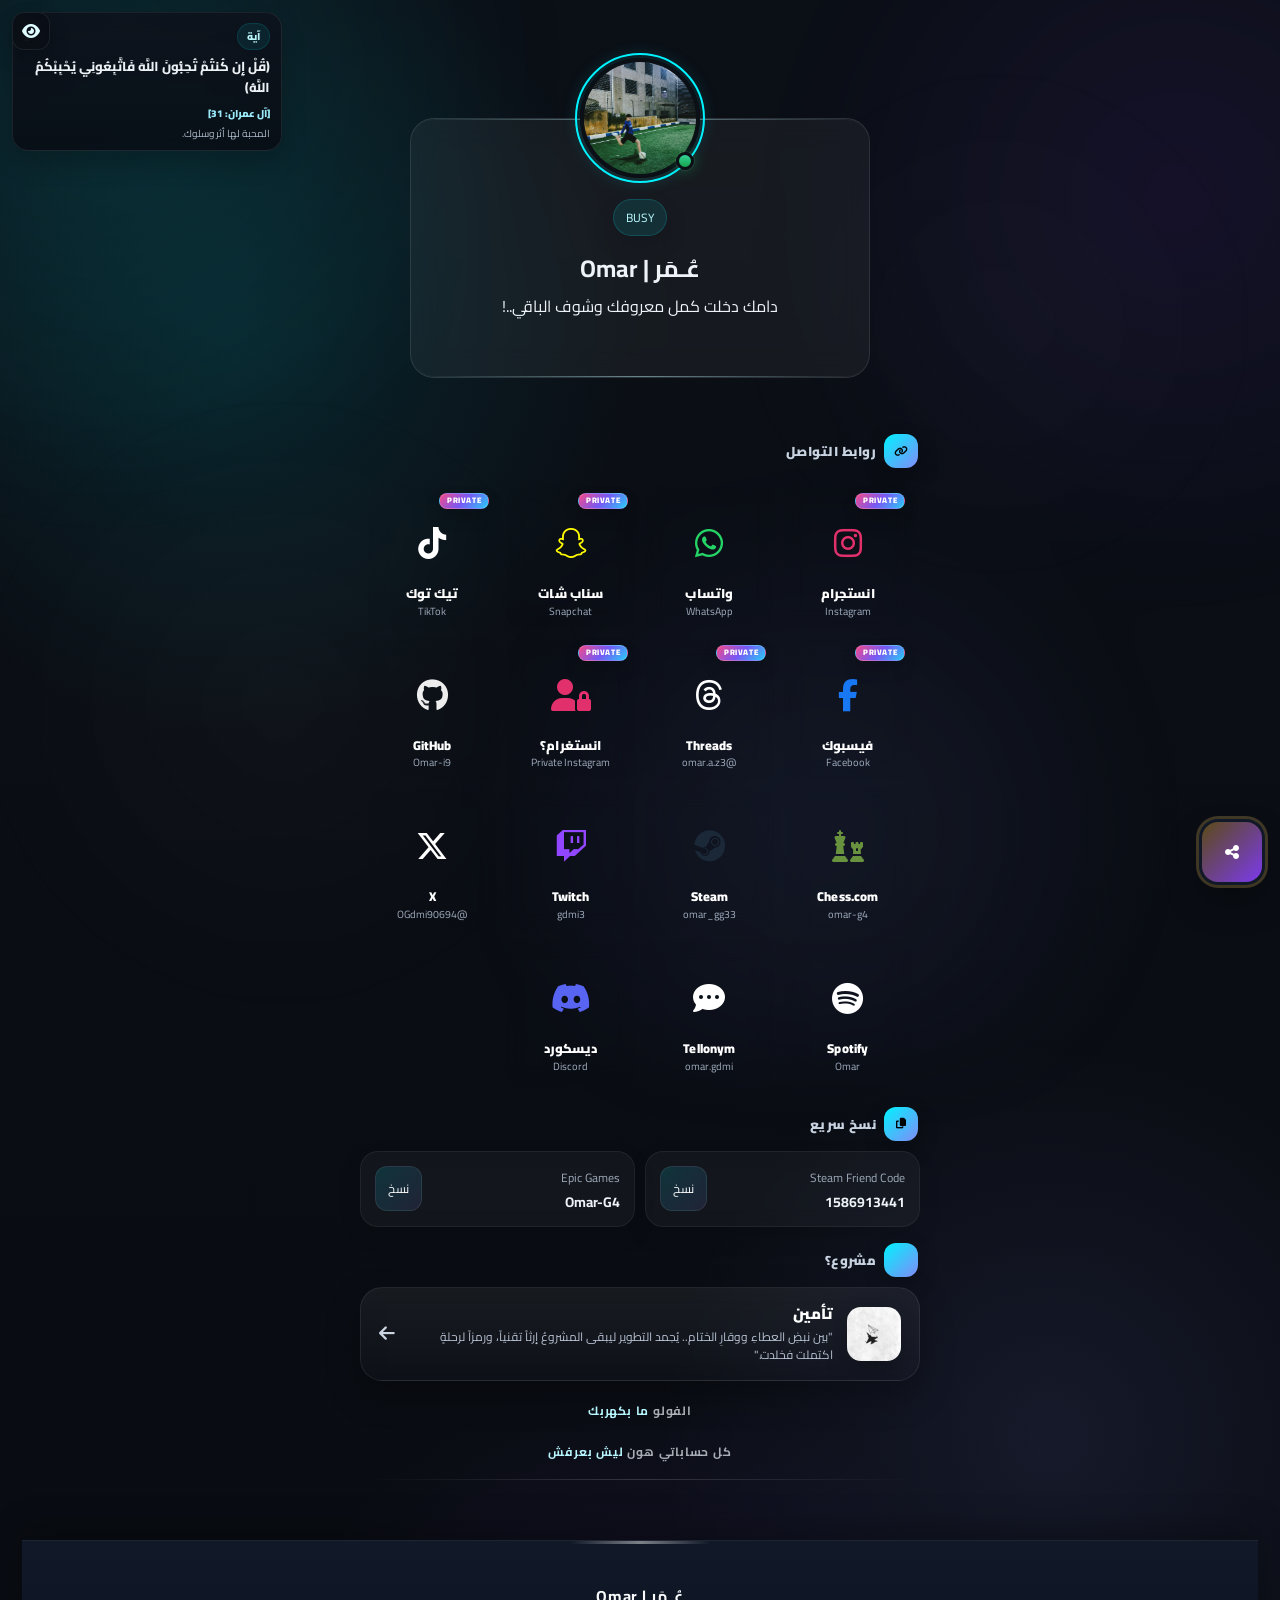
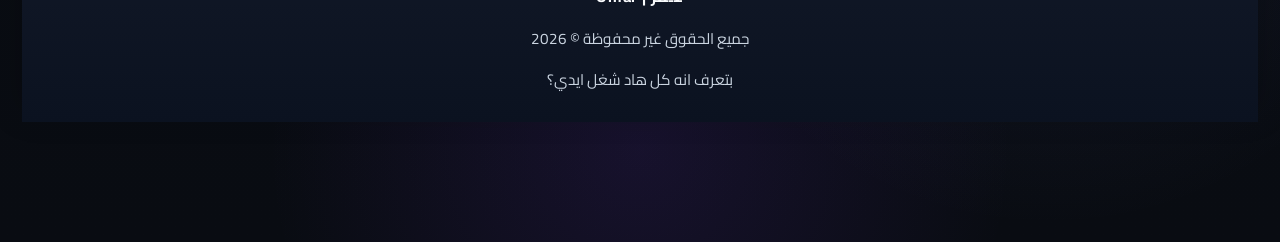
==== commit 3d011b29: "Update index.html" ====
--- a/index.html
+++ b/index.html
@@ -146,11 +146,11 @@
       </a>
 
       <a class="social-card fb-card"
-         href="facebook.com/3mar.a.z3"
-         target="_blank"
-         rel="noopener noreferrer"
-         data-longcopy
-         data-copy-text="facebook.com/3mar.a.z3"
+         href="https://www.facebook.com/3mar.a.z3"
+         target="_blank"
+         rel="noopener noreferrer"
+         data-longcopy
+         data-copy-text="https://www.facebook.com/3mar.a.z3"
          aria-label="فيسبوك">
         <span class="badge-vip">PRIVATE</span>
         <span class="social-icon"><i class="fa-brands fa-facebook-f"></i></span>
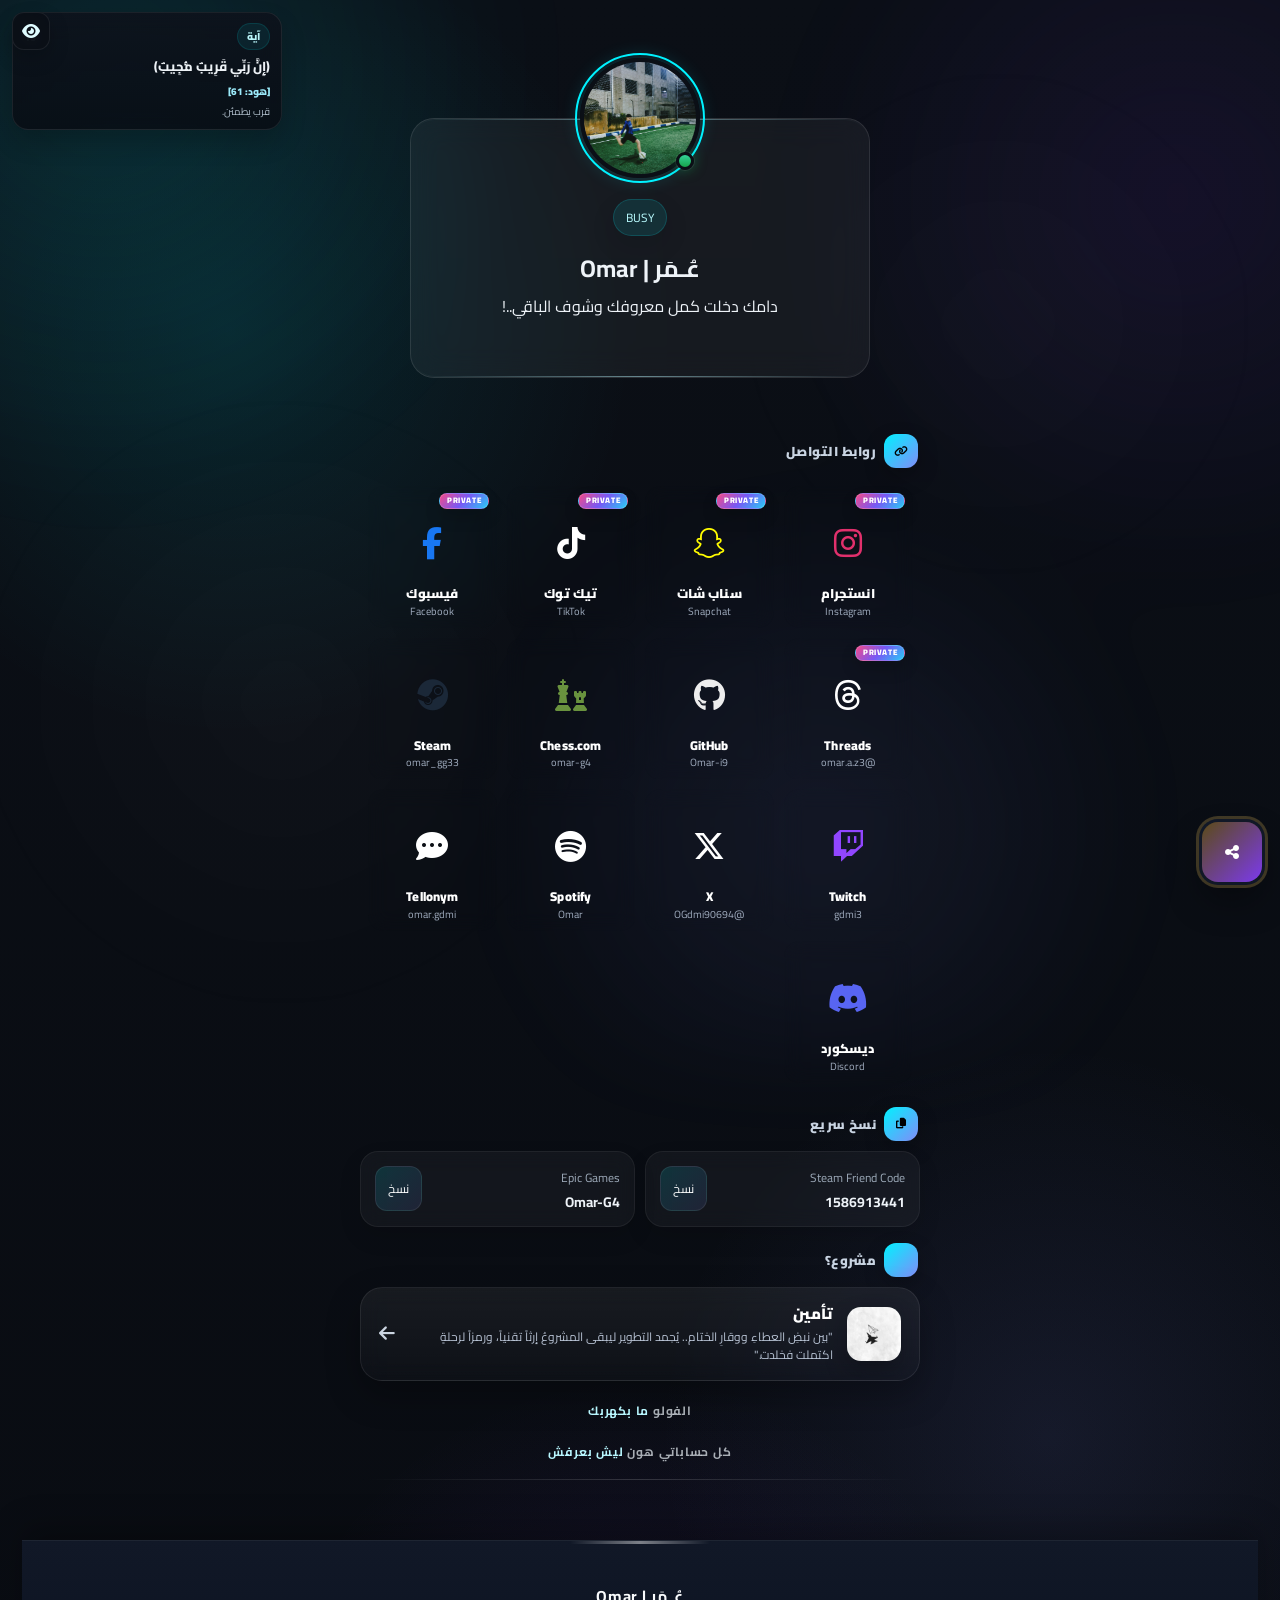
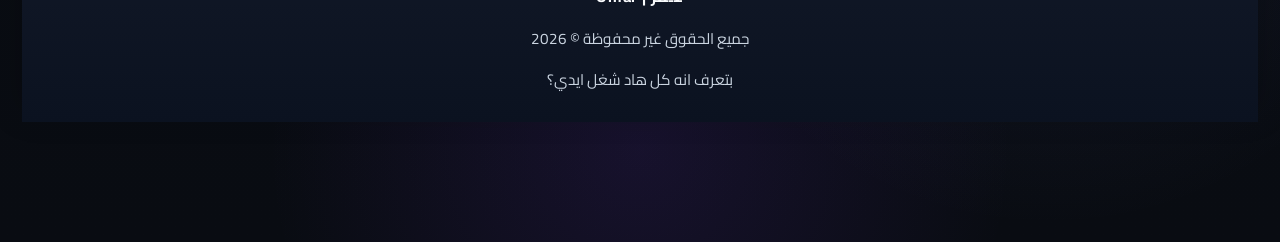
==== commit d93a5cbe: "Update index.html" ====
--- a/index.html
+++ b/index.html
@@ -101,6 +101,7 @@
         </div>
       </a>
 
+      <!--
       <a class="social-card wa-card"
          href="https://wa.me/message/BZTIWEE5JKS3A1"
          target="_blank"
@@ -114,6 +115,7 @@
           <span>WhatsApp</span>
         </div>
       </a>
+      -->
 
       <a class="social-card sc-card"
          href="https://www.snapchat.com/add/omar-gdmi"
@@ -175,7 +177,8 @@
         </div>
       </a>
 
-      <a class="social-card ig-card vip-card drawer-card"
+      <!--
+    <a class="social-card ig-card vip-card drawer-card"
          href="https://www.instagram.com/3mar.close"
          target="_blank"
          rel="noopener noreferrer"
@@ -189,6 +192,7 @@
           <span>Private Instagram</span>
         </div>
       </a>
+-->
 
       <a class="social-card github-card drawer-card"
          href="https://github.com/Omar-i9"
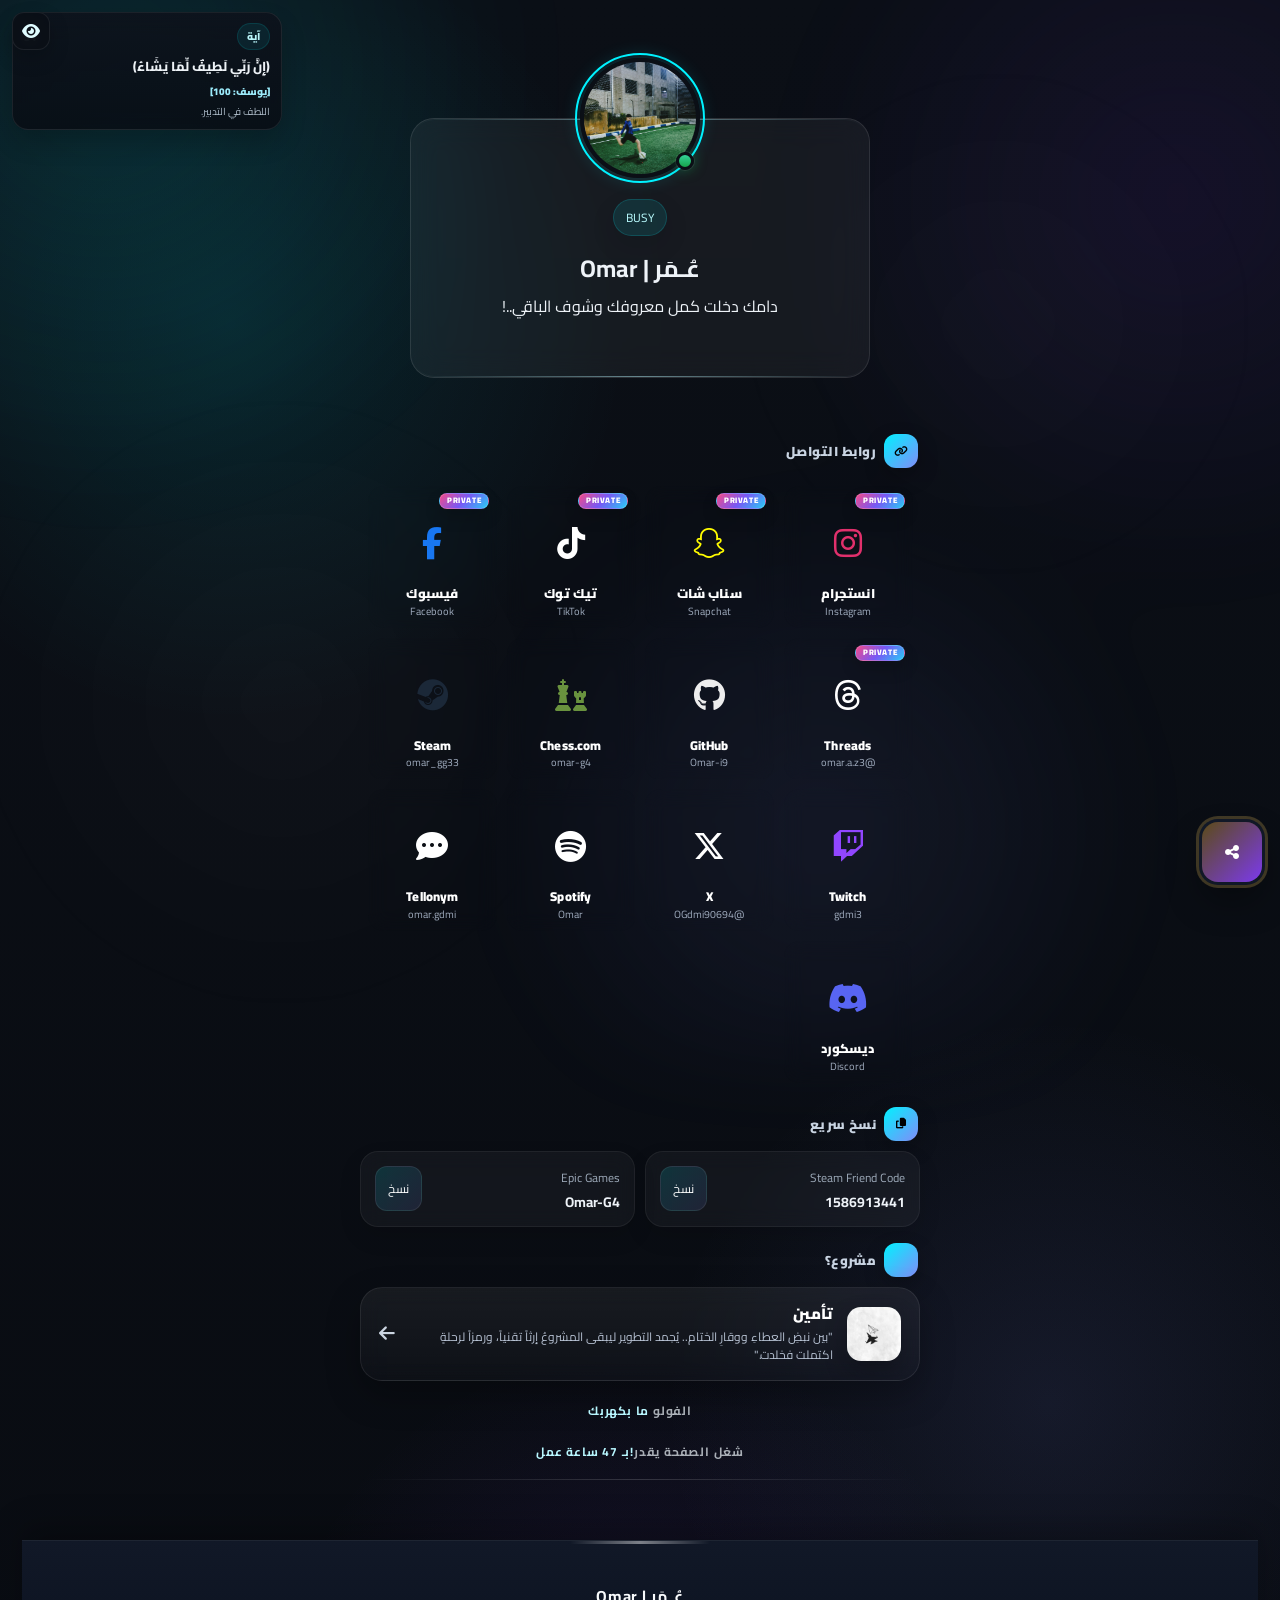
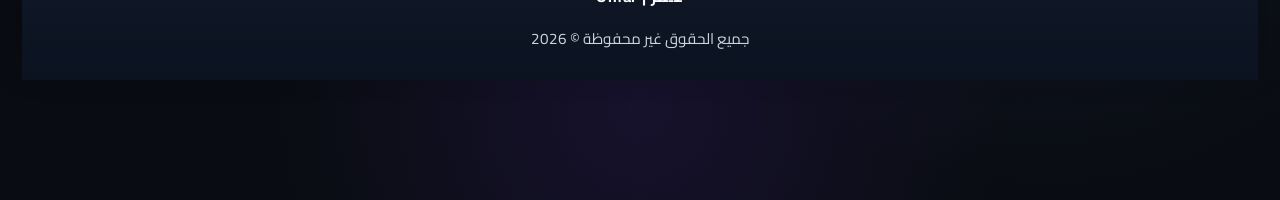
==== commit 974495f3: "Update index.html" ====
--- a/index.html
+++ b/index.html
@@ -348,7 +348,7 @@
     </a>
 
     <div class="hero-card-footer">الفولو <em>ما بكهربك</em></div>
-    <div class="hero-card-footer">كل حساباتي هون <em>ليش بعرفش</em></div>
+    <div class="hero-card-footer">شغل الصفحة يقدر<em>!بـ 47 ساعة عمل</em></div>
   </main>
 
   <section class="music-sheet" id="musicSheet" aria-label="قائمة الموسيقى">
@@ -423,7 +423,6 @@
     <div class="site-footer__inner">
       <p class="site-footer__brand">عُـمَر | Omar</p>
       <p class="site-footer__text">جميع الحقوق غير محفوظة © 2026</p>
-      <p class="site-footer__text">بتعرف انه كل هاد شغل ايدي؟</p>
     </div>
   </footer>
 
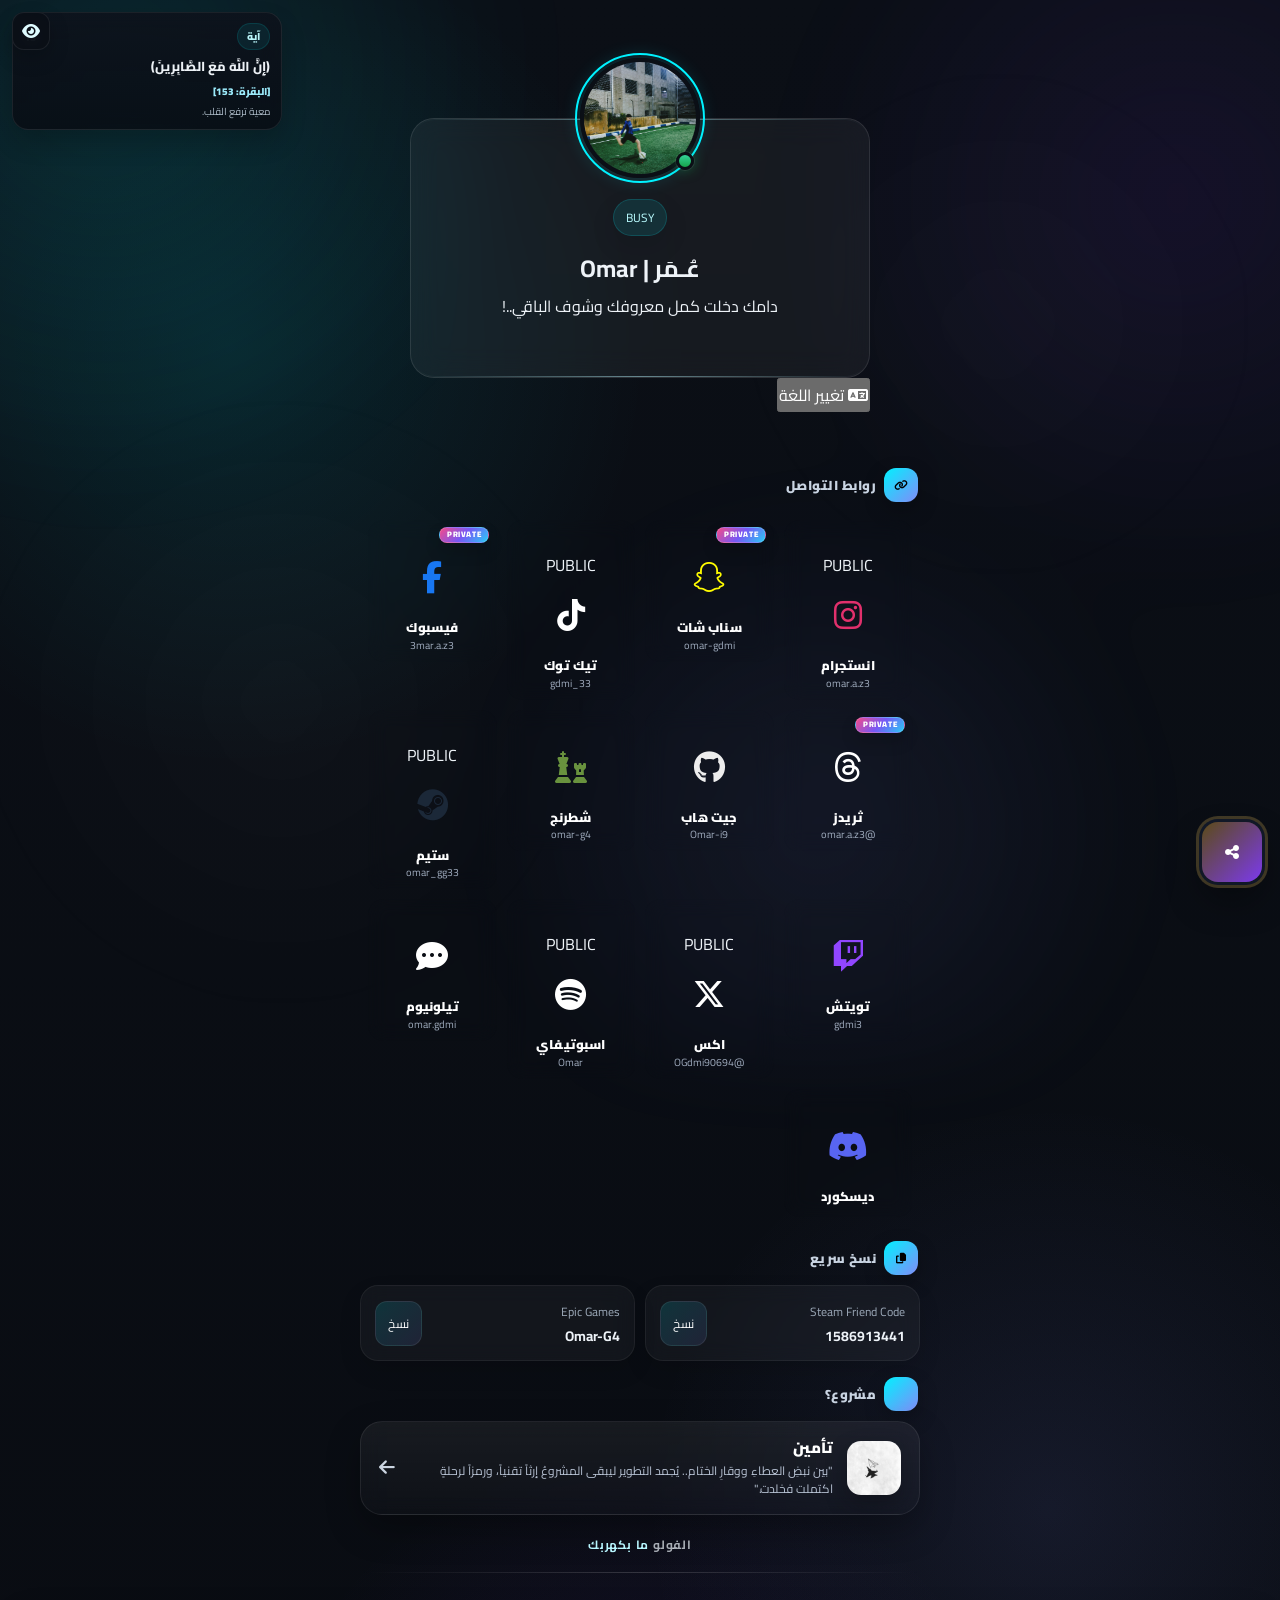
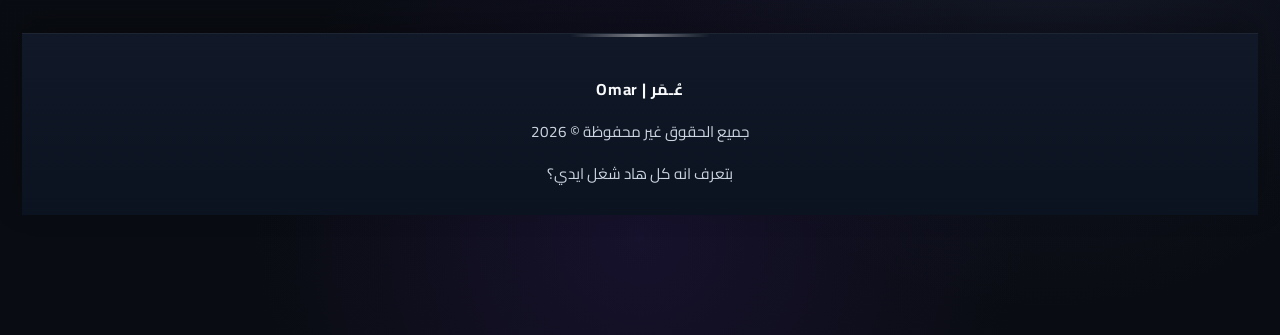
==== commit ed9fdbd9: "Update index.html" ====
--- a/index.html
+++ b/index.html
@@ -1,692 +1,753 @@
-<!DOCTYPE html>
-<html lang="ar" dir="rtl">
-<head>
-  <meta charset="UTF-8" />
-  <meta name="viewport" content="width=device-width, initial-scale=1.0, viewport-fit=cover" />
-  <meta name="theme-color" content="#0b0f16" />
-  <meta name="color-scheme" content="dark" />
-  <meta name="description" content="صفحة Omar Profiles تجمع كل الروابط والحسابات في مكان واحد" />
-
-  <meta property="og:title" content="عُـمَر | Omar" />
-  <meta property="og:description" content="كل حساباتي في مكان واحد" />
-  <meta property="og:image" content="https://omar-i9.github.io/my-profiles/photo/profile.jpeg" />
-  <meta property="og:url" content="https://omar-i9.github.io/my-profiles/" />
-  <meta name="twitter:card" content="summary_large_image" />
-  <meta name="p:domain_verify" content="2bceaee4e3d7c3a47ea83686e0fd2281" />
-
-  <title id="tabTitle">Omar Profiles</title>
-
-  <link rel="icon" href="https://omar-i9.github.io/my-profiles/photo/profile.jpeg" type="image/jpeg" />
-  <link rel="apple-touch-icon" href="https://omar-i9.github.io/my-profiles/photo/tameen-logo.jpeg" />
-  <link rel="preconnect" href="https://fonts.googleapis.com" />
-  <link rel="preconnect" href="https://fonts.gstatic.com" crossorigin />
-  <link href="https://fonts.googleapis.com/css2?family=Cairo:wght@300;400;600;700;800;900&display=swap" rel="stylesheet" />
-  <link rel="stylesheet" href="https://cdnjs.cloudflare.com/ajax/libs/font-awesome/6.5.1/css/all.min.css" />
-
-  <!-- CSS الرئيسي المطلوب -->
-  <link rel="stylesheet" href="main/styles.css" />
-
-  <script async src="https://www.googletagmanager.com/gtag/js?id=G-WHRP4DELSR"></script>
-  <script>
-    window.dataLayer = window.dataLayer || [];
-    function gtag() { dataLayer.push(arguments); }
-    gtag('js', new Date());
-    gtag('config', 'G-WHRP4DELSR');
-  </script>
-
-  <script src="main/script.js" defer></script>
-
-  <style>
-    .social-card[data-longcopy] {
-      -webkit-touch-callout: none;
-      user-select: none;
-    }
-
-    .is-hidden {
-      display: none !important;
-    }
-  </style>
-</head>
-
-<body>
-  <div class="ayah-float" id="ayahFloat" aria-label="آية قرآنية متغيرة">
-    <div class="ayah-top">
-      <span class="ayah-pill">آية</span>
-      <span class="ayah-num" id="ayahNum">1</span>
-    </div>
-    <div class="ayah-text" id="ayahText"></div>
-    <div class="ayah-ref" id="ayahRef"></div>
-    <div class="ayah-note" id="ayahNote"></div>
-    <div class="ayah-detail" id="ayahDetail"></div>
-  </div>
-
-  <main class="app">
-    <section class="hero-wrapper">
-      <div class="avatar">
-        <img src="photo/profile.jpeg" alt="صورة الملف الشخصي" />
-        <div class="status-indicator"></div>
-      </div>
-
-      <div class="hero-card-body">
-        <div class="moving-border-line"></div>
-
-        <div class="hero-text">
-          <span class="status">BUSY</span>
-          <h1>عُـمَر | Omar</h1>
-          <p>دامك دخلت كمل معروفك وشوف الباقي..!</p>
-        </div>
-      </div>
-
-      <div class="hero-actions"></div>
-    </section>
-
-    <section class="section-title enhanced">
-      <span class="section-icon"><i class="fa-solid fa-link"></i></span>
-      <span>روابط التواصل</span>
-    </section>
-
-    <section class="links-grid links">
-      <a class="social-card ig-card"
-         href="https://www.instagram.com/omar.a.z3"
-         target="_blank"
-         rel="noopener noreferrer"
-         data-longcopy
-         data-copy-text="https://www.instagram.com/omar.a.z3"
-         aria-label="انستجرام">
-        <span class="badge-vip">PRIVATE</span>
-        <span class="social-icon"><i class="fa-brands fa-instagram"></i></span>
-        <div class="social-text">
-          <strong>انستجرام</strong>
-          <span>Instagram</span>
-        </div>
-      </a>
-
-      <!--
-      <a class="social-card wa-card"
-         href="https://wa.me/message/BZTIWEE5JKS3A1"
-         target="_blank"
-         rel="noopener noreferrer"
-         data-longcopy
-         data-copy-text="https://wa.me/message/BZTIWEE5JKS3A1"
-         aria-label="واتساب">
-        <span class="social-icon"><i class="fa-brands fa-whatsapp"></i></span>
-        <div class="social-text">
-          <strong>واتساب</strong>
-          <span>WhatsApp</span>
-        </div>
-      </a>
-      -->
-
-      <a class="social-card sc-card"
-         href="https://www.snapchat.com/add/omar-gdmi"
-         target="_blank"
-         rel="noopener noreferrer"
-         data-longcopy
-         data-copy-text="https://www.snapchat.com/add/omar-gdmi"
-         aria-label="سناب شات">
-        <span class="badge-vip">PRIVATE</span>
-        <span class="social-icon"><i class="fa-brands fa-snapchat-ghost"></i></span>
-        <div class="social-text">
-          <strong>سناب شات</strong>
-          <span>Snapchat</span>
-        </div>
-      </a>
-
-      <a class="social-card tk-card"
-         href="https://www.tiktok.com/@gdmi_33"
-         target="_blank"
-         rel="noopener noreferrer"
-         data-longcopy
-         data-copy-text="https://www.tiktok.com/@gdmi_33"
-         aria-label="تيك توك">
-        <span class="badge-vip">PRIVATE</span>
-        <span class="social-icon"><i class="fa-brands fa-tiktok"></i></span>
-        <div class="social-text">
-          <strong>تيك توك</strong>
-          <span>TikTok</span>
-        </div>
-      </a>
-
-      <a class="social-card fb-card"
-         href="https://www.facebook.com/3mar.a.z3"
-         target="_blank"
-         rel="noopener noreferrer"
-         data-longcopy
-         data-copy-text="https://www.facebook.com/3mar.a.z3"
-         aria-label="فيسبوك">
-        <span class="badge-vip">PRIVATE</span>
-        <span class="social-icon"><i class="fa-brands fa-facebook-f"></i></span>
-        <div class="social-text">
-          <strong>فيسبوك</strong>
-          <span>Facebook</span>
-        </div>
-      </a>
-
-      <a class="social-card threads-card drawer-card"
-         href="https://www.threads.com/@omar.a.z3"
-         target="_blank"
-         rel="noopener noreferrer"
-         data-longcopy
-         data-copy-text="https://www.threads.com/@omar.a.z3"
-         aria-label="Threads">
-        <span class="badge-vip">PRIVATE</span>
-        <span class="social-icon"><i class="fa-brands fa-threads"></i></span>
-        <div class="social-text">
-          <strong>Threads</strong>
-          <span>@omar.a.z3</span>
-        </div>
-      </a>
-
-      <!--
-    <a class="social-card ig-card vip-card drawer-card"
-         href="https://www.instagram.com/3mar.close"
-         target="_blank"
-         rel="noopener noreferrer"
-         data-longcopy
-         data-copy-text="https://www.instagram.com/3mar.close"
-         aria-label="انستغرام خاص">
-        <span class="badge-vip">PRIVATE</span>
-        <span class="social-icon"><i class="fa-solid fa-user-lock"></i></span>
-        <div class="social-text">
-          <strong>انستغرام؟</strong>
-          <span>Private Instagram</span>
-        </div>
-      </a>
--->
-
-      <a class="social-card github-card drawer-card"
-         href="https://github.com/Omar-i9"
-         target="_blank"
-         rel="noopener noreferrer"
-         data-longcopy
-         data-copy-text="https://github.com/Omar-i9"
-         aria-label="GitHub">
-        <span class="social-icon"><i class="fa-brands fa-github"></i></span>
-        <div class="social-text">
-          <strong>GitHub</strong>
-          <span>Omar-i9</span>
-        </div>
-      </a>
-
-      <a class="social-card chess-card drawer-card"
-         href="https://www.chess.com/member/omar-g4"
-         target="_blank"
-         rel="noopener noreferrer"
-         data-longcopy
-         data-copy-text="https://www.chess.com/member/omar-g4"
-         aria-label="Chess.com">
-        <span class="social-icon"><i class="fa-solid fa-chess"></i></span>
-        <div class="social-text">
-          <strong>Chess.com</strong>
-          <span>omar-g4</span>
-        </div>
-      </a>
-<!-- Steam -->
-<a class="social-card steam-card drawer-card"
-   href="https://steamcommunity.com/id/omar_gg33/"
-   target="_blank"
-   rel="noopener noreferrer"
-   data-longcopy
-   data-copy-text="https://steamcommunity.com/id/omar_gg33/"
-   aria-label="Steam">
-  <span class="social-icon"><i class="fa-brands fa-steam"></i></span>
-  <div class="social-text">
-    <strong>Steam</strong>
-    <span>omar_gg33</span>
-  </div>
-</a>
-
-<!-- Twitch -->
-<a class="social-card twitch-card drawer-card"
-   href="https://www.twitch.tv/gdmi3"
-   target="_blank"
-   rel="noopener noreferrer"
-   data-longcopy
-   data-copy-text="https://www.twitch.tv/gdmi3"
-   aria-label="Twitch">
-  <span class="social-icon"><i class="fa-brands fa-twitch"></i></span>
-  <div class="social-text">
-    <strong>Twitch</strong>
-    <span>gdmi3</span>
-  </div>
-</a>
-
-<!-- X (Twitter) -->
-<a class="social-card x-card drawer-card"
-   href="https://x.com/OGdmi90694"
-   target="_blank"
-   rel="noopener noreferrer"
-   data-longcopy
-   data-copy-text="https://x.com/OGdmi90694"
-   aria-label="X">
-  <span class="social-icon"><i class="fa-brands fa-x-twitter"></i></span>
-  <div class="social-text">
-    <strong>X</strong>
-    <span>@OGdmi90694</span>
-  </div>
-</a>
-
-<!-- Spotify -->
-<a class="social-card spotify-card drawer-card"
-   href="https://open.spotify.com/user/31zq4egkwu5qt6armgjuvey2tgga"
-   target="_blank"
-   rel="noopener noreferrer"
-   data-longcopy
-   data-copy-text="https://open.spotify.com/user/31zq4egkwu5qt6armgjuvey2tgga"
-   aria-label="Spotify">
-  <span class="social-icon"><i class="fa-brands fa-spotify"></i></span>
-  <div class="social-text">
-    <strong>Spotify</strong>
-    <span>Omar</span>
-  </div>
-</a>
-
-<!-- Tellonym -->
-<a class="social-card tellonym-card drawer-card"
-   href="https://tellonym.me/omar.gdmi"
-   target="_blank"
-   rel="noopener noreferrer"
-   data-longcopy
-   data-copy-text="https://tellonym.me/omar.gdmi"
-   aria-label="Tellonym">
-  <span class="social-icon"><i class="fa-solid fa-comment-dots"></i></span>
-  <div class="social-text">
-    <strong>Tellonym</strong>
-    <span>omar.gdmi</span>
-  </div>
-</a>
-      <button class="social-card ds-card"
-              type="button"
-              id="openDiscordBtn"
-              data-longcopy
-              data-copy-text="gdmi_3"
-              aria-label="ديسكورد">
-        <span class="social-icon"><i class="fa-brands fa-discord"></i></span>
-        <div class="social-text">
-          <strong>ديسكورد</strong>
-          <span>Discord</span>
-          <span class="social-note">اضغط لفتح البطاقة داخل الموقع</span>
-        </div>
-      </button>
-    </section>
-
-    <section class="section-title enhanced">
-      <span class="section-icon"><i class="fa-solid fa-copy"></i></span>
-      <span>نسخ سريع</span>
-    </section>
-
-    <section class="copy-list">
-      <div class="copy-row">
-        <div class="copy-meta">
-          <span>Steam Friend Code</span>
-          <strong>1586913441</strong>
-        </div>
-        <button class="copy-btn" data-copy="1586913441" type="button">نسخ</button>
-      </div>
-
-      <div class="copy-row">
-        <div class="copy-meta">
-          <span>Epic Games</span>
-          <strong>Omar-G4</strong>
-        </div>
-        <button class="copy-btn" data-copy="Omar-G4" type="button">نسخ</button>
-      </div>
-    </section>
-
-    <section class="section-title enhanced">
-      <span class="section-icon"><i class="fa-solid fa-diagram-project"></i></span>
-      <span>مشروع؟</span>
-    </section>
-
-    <a class="work-card" href="https://omar-i9.github.io/taamenn/" target="_blank" rel="noopener noreferrer">
-      <img src="photo/tameen-logo.jpeg" alt="تأمين" class="work-logo" />
-      <div class="work-text">
-        <strong>تأمين</strong>
-        <span>"بين نبضِ العطاءِ ووقارِ الختام.. يُجمد التطوير ليبقى المشروعُ إرثاً تقنياً، ورمزاً لرحلةٍ اكتملت فخلدت."</span>
-      </div>
-      <i class="fa-solid fa-arrow-left"></i>
-    </a>
-
-    <div class="hero-card-footer">الفولو <em>ما بكهربك</em></div>
-    <div class="hero-card-footer">شغل الصفحة يقدر<em>!بـ 47 ساعة عمل</em></div>
-  </main>
-
-  <section class="music-sheet" id="musicSheet" aria-label="قائمة الموسيقى">
-    <button class="sheet-close" id="closeMusicBtn" type="button" aria-label="إغلاق">×</button>
-
-    <div class="visualizer">
-      <div class="bar"></div>
-      <div class="bar"></div>
-      <div class="bar"></div>
-      <div class="bar"></div>
-    </div>
-
-    <div class="music-top">
-      <img src="" id="musicCover" alt="غلاف الأغنية" class="music-cover" />
-      <div class="music-info">
-        <span class="label">Now Playing</span>
-        <strong id="songTitle">اسم الأغنية</strong>
-        <span id="songArtist">main / mp3</span>
-      </div>
-    </div>
-
-    <div class="music-controls">
-      <button class="control-btn" id="prevSongBtn" type="button" aria-label="الأغنية السابقة">
-        <i class="fa-solid fa-backward-step"></i>
-      </button>
-      <button class="play-btn" id="playBtn" type="button" aria-label="تشغيل أو إيقاف">
-        <i class="fa-solid fa-play" id="playIcon"></i>
-      </button>
-      <button class="control-btn" id="nextSongBtn" type="button" aria-label="الأغنية التالية">
-        <i class="fa-solid fa-forward-step"></i>
-      </button>
-    </div>
-
-    <div class="time-row">
-      <span id="currentTime">0:00</span>
-      <span id="totalTime">0:00</span>
-    </div>
-
-    <div class="seek-wrap" id="seekWrap">
-      <div class="progress">
-        <span id="progressBar"></span>
-      </div>
-      <input id="seekBar" class="seek" type="range" min="0" max="100" value="0" step="0.1" aria-label="شريط الوقت" />
-      <div class="seek-tooltip" id="seekTooltip">0:00</div>
-    </div>
-
-    <div class="volume-row">
-      <button class="volume-icon" id="volumeIconBtn" type="button" aria-label="الصوت">
-        <i class="fa-solid fa-volume-high" id="volumeIcon"></i>
-      </button>
-      <input id="volumeBar" class="volume" type="range" min="0" max="100" value="90" step="1" aria-label="شريط الصوت" />
-      <div class="volume-value" id="volumeValue">90%</div>
-    </div>
-
-    <div class="playlist-box">
-      <div class="playlist-head">
-        <strong>قائمة الأغاني</strong>
-        <span id="playlistCount">11 أغنية</span>
-      </div>
-      <div class="playlist" id="playlist"></div>
-      <div class="audio-state" id="audioState">اضغط على أي أغنية للتشغيل</div>
-    </div>
-
-    <audio id="audio" preload="metadata" src=""></audio>
-  </section>
-
-  <div class="toast" id="toast">تم النسخ</div>
-
-  <div class="drawer-backdrop" id="moreSocialsBackdrop"></div>
-
-  <footer class="site-footer">
-    <div class="site-footer__inner">
-      <p class="site-footer__brand">عُـمَر | Omar</p>
-      <p class="site-footer__text">جميع الحقوق غير محفوظة © 2026</p>
-    </div>
-  </footer>
-
-  <button class="share-fab" id="sharePortalBtn" type="button" aria-label="مشاركة الموقع">
-    <i class="fa-solid fa-share-nodes"></i>
-  </button>
-
-  <div id="shareOverlay" class="share-overlay" aria-hidden="true">
-    <div class="share-modal pixel-card" role="dialog" aria-modal="true" aria-labelledby="shareTitle">
-      <button id="closeShare" class="close-share" type="button" aria-label="إغلاق">&times;</button>
-
-      <div class="share-top">
-        <div class="retro-badge">PIXEL SHARE</div>
-
-        <div class="qr-wrapper">
-          <img id="shareQrImg" src="" alt="QR للموقع" class="main-qr" />
-          <img src="photo/profile.jpeg" alt="شعار الموقع" class="qr-logo" />
-        </div>
-
-        <h3 id="shareTitle">بوابة المشاركة</h3>
-        <p>امسح الكود أو شارك الرابط مباشرة</p>
-      </div>
-
-      <div class="share-link-box">
-        <input id="shareUrlInput" class="share-url-input" type="text" readonly value="https://omar-i9.github.io/my-profiles/" />
-        <button class="share-copy-btn" id="copyShareBtn" type="button">
-          <i class="fa-solid fa-copy"></i>
-          نسخ
-        </button>
-      </div>
-    </div>
-  </div>
-
-  <div class="page-overlay" id="pageOverlay" aria-hidden="true">
-    <div class="page-overlay-panel">
-      <button class="page-close" id="closePageBtn" type="button" aria-label="إغلاق">×</button>
-      <iframe
-        id="pageFrame"
-        class="page-frame"
-        src=""
-        title="Discord Profile"
-        loading="lazy"
-      ></iframe>
-    </div>
-  </div>
-
-  <script>
-    (function () {
-      const $ = (id) => document.getElementById(id);
-
-      const openDiscordBtn = $('openDiscordBtn');
-      const pageOverlay = $('pageOverlay');
-      const closePageBtn = $('closePageBtn');
-      const pageFrame = $('pageFrame');
-
-      const sharePortalBtn = $('sharePortalBtn');
-      const shareOverlay = $('shareOverlay');
-      const closeShare = $('closeShare');
-      const copyShareBtn = $('copyShareBtn');
-      const shareUrlInput = $('shareUrlInput');
-      const shareQrImg = $('shareQrImg');
-
-      const toast = $('toast');
-      const moreSocialsBackdrop = $('moreSocialsBackdrop');
-
-      function hasOpenPanel() {
-        return Boolean(
-          (pageOverlay && pageOverlay.classList.contains('show')) ||
-          (shareOverlay && shareOverlay.classList.contains('show'))
-        );
-      }
-
-      function updateBodyLock() {
-        document.body.style.overflow = hasOpenPanel() ? 'hidden' : '';
-      }
-
-      function showToast(message = 'تم النسخ') {
-        if (!toast) return;
-        toast.textContent = message;
-        toast.classList.add('show');
-        clearTimeout(showToast._timer);
-        showToast._timer = setTimeout(() => {
-          toast.classList.remove('show');
-        }, 1800);
-      }
-
-      async function copyText(text) {
-        try {
-          if (navigator.clipboard && window.isSecureContext) {
-            await navigator.clipboard.writeText(text);
-          } else {
-            const temp = document.createElement('textarea');
-            temp.value = text;
-            temp.setAttribute('readonly', '');
-            temp.style.position = 'fixed';
-            temp.style.top = '-9999px';
-            temp.style.opacity = '0';
-            document.body.appendChild(temp);
-            temp.focus();
-            temp.select();
-            document.execCommand('copy');
-            document.body.removeChild(temp);
-          }
-          showToast('تم النسخ');
-        } catch (err) {
-          showToast('تعذر النسخ');
-        }
-      }
-
-      function openPageOverlay() {
-        if (!pageOverlay || !pageFrame) return;
-        pageFrame.src = 'main/Discord.html';
-        pageOverlay.classList.add('show');
-        pageOverlay.setAttribute('aria-hidden', 'false');
-        updateBodyLock();
-      }
-
-      function closePageOverlay() {
-        if (!pageOverlay || !pageFrame) return;
-        pageOverlay.classList.remove('show');
-        pageOverlay.setAttribute('aria-hidden', 'true');
-        pageFrame.src = '';
-        updateBodyLock();
-      }
-
-      function openShare() {
-        if (!shareOverlay) return;
-        shareOverlay.classList.add('show');
-        shareOverlay.setAttribute('aria-hidden', 'false');
-        updateBodyLock();
-
-        if (shareUrlInput) {
-          shareUrlInput.value = window.location.href;
-        }
-
-        if (shareQrImg) {
-          const url = encodeURIComponent(window.location.href);
-          shareQrImg.src = `https://api.qrserver.com/v1/create-qr-code/?size=320x320&data=${url}`;
-        }
-      }
-
-      function closeShareModal() {
-        if (!shareOverlay) return;
-        shareOverlay.classList.remove('show');
-        shareOverlay.setAttribute('aria-hidden', 'true');
-        updateBodyLock();
-      }
-
-      if (openDiscordBtn) {
-        openDiscordBtn.addEventListener('click', (e) => {
-          e.preventDefault();
-          openPageOverlay();
-        });
-      }
-
-      if (closePageBtn) {
-        closePageBtn.addEventListener('click', closePageOverlay);
-      }
-
-      if (pageOverlay) {
-        pageOverlay.addEventListener('click', (e) => {
-          if (e.target === pageOverlay) closePageOverlay();
-        });
-      }
-
-      if (sharePortalBtn) {
-        sharePortalBtn.addEventListener('click', openShare);
-      }
-
-      if (closeShare) {
-        closeShare.addEventListener('click', closeShareModal);
-      }
-
-      if (shareOverlay) {
-        shareOverlay.addEventListener('click', (e) => {
-          if (e.target === shareOverlay) closeShareModal();
-        });
-      }
-
-      if (copyShareBtn) {
-        copyShareBtn.addEventListener('click', () => {
-          if (shareUrlInput) copyText(shareUrlInput.value);
-        });
-      }
-
-      document.addEventListener('click', (e) => {
-        const copyBtn = e.target.closest?.('[data-copy]');
-        if (copyBtn) {
-          const value = copyBtn.getAttribute('data-copy') || '';
-          if (value) copyText(value);
-        }
-      });
-
-      window.addEventListener('message', (event) => {
-        if (event.data && event.data.type === 'close-discord') {
-          closePageOverlay();
-        }
-      });
-
-      document.addEventListener('keydown', (e) => {
-        if (e.key === 'Escape') {
-          closePageOverlay();
-          closeShareModal();
-        }
-      });
-
-      if (moreSocialsBackdrop) {
-        moreSocialsBackdrop.setAttribute('aria-hidden', 'true');
-      }
-
-      updateBodyLock();
-    })();
-
-    const titles = [
-  "اهلين تعال كل يوم 👋",
-  "Omar Profiles"
-];
-
-let i = 0;
-let charIndex = 0;
-let isDeleting = false;
-let speed = 50;
-
-const titleEl = document.querySelector("title");
-
-function typeEffect() {
-  const current = titles[i];
-  
-  if (isDeleting) {
-    charIndex--;
-  } else {
-    charIndex++;
-  }
-
-  titleEl.textContent = current.substring(0, charIndex);
-
-  if (!isDeleting && charIndex === current.length) {
-    setTimeout(() => isDeleting = true, 1200);
-  } 
-  else if (isDeleting && charIndex === 0) {
-    isDeleting = false;
-    i = (i + 1) % titles.length;
-  }
-
-  setTimeout(typeEffect, isDeleting ? speed / 2 : speed);
-}
-
-typeEffect();
-
-
-// تغيير لما المستخدم يطلع من الصفحة
-document.addEventListener("visibilitychange", () => {
-  if (document.hidden) {
-    titleEl.textContent = "لا تهرب خليكككك";
-  } else {
-    titleEl.textContent = "رجعت هيك😎";
-    setTimeout(() => {
-      i = 0;
-      charIndex = 0;
-      isDeleting = false;
-    }, 800);
-  }
-});
-
-  </script>
-</body>
-</html>
+<!DOCTYPE html>
+<html lang="ar" dir="rtl">
+<head>
+  <meta charset="UTF-8" />
+  <meta name="viewport" content="width=device-width, initial-scale=1.0, viewport-fit=cover" />
+  <meta name="theme-color" content="#060a12" />
+  <meta name="color-scheme" content="dark" />
+  <meta name="description" content="صفحة Omar Profiles تجمع كل الروابط والحسابات في مكان واحد" />
+
+  <meta property="og:title"       content="عُـمَر | Omar" />
+  <meta property="og:description" content="كل حساباتي في مكان واحد" />
+  <meta property="og:image"       content="https://omar-i9.github.io/my-profiles/photo/profile.jpeg" />
+  <meta property="og:url"         content="https://omar-i9.github.io/my-profiles/" />
+  <meta name="twitter:card"       content="summary_large_image" />
+  <meta name="p:domain_verify"    content="2bceaee4e3d7c3a47ea83686e0fd2281" />
+
+  <title id="tabTitle">Omar Profiles</title>
+
+  <link rel="icon"            href="https://omar-i9.github.io/my-profiles/photo/profile.jpeg" type="image/jpeg" />
+  <link rel="apple-touch-icon" href="https://omar-i9.github.io/my-profiles/photo/tameen-logo.jpeg" />
+  <link rel="preconnect"      href="https://fonts.googleapis.com" />
+  <link rel="preconnect"      href="https://fonts.gstatic.com" crossorigin />
+  <link href="https://fonts.googleapis.com/css2?family=Cairo:wght@300;400;600;700;800;900&display=swap" rel="stylesheet" />
+  <link rel="stylesheet" href="https://cdnjs.cloudflare.com/ajax/libs/font-awesome/6.5.1/css/all.min.css" />
+
+  <!-- ملف الـ CSS الجديد -->
+  <link rel="stylesheet" href="main/styles.css" />
+  <link rel="stylesheet" href="main/lang.css" />
+
+  <!-- Google Analytics -->
+  <script async src="https://www.googletagmanager.com/gtag/js?id=G-WHRP4DELSR"></script>
+  <script>
+    window.dataLayer = window.dataLayer || [];
+    function gtag() { dataLayer.push(arguments); }
+    gtag('js', new Date());
+    gtag('config', 'G-WHRP4DELSR');
+  </script>
+
+  <script src="main/script.js"  defer></script>
+  <script src="main/lang.js"    defer></script>
+
+  <style>
+    /* حماية من التحديد اللمسي على البطاقات */
+    .social-card[data-longcopy] {
+      -webkit-touch-callout: none;
+      user-select: none;
+    }
+    .is-hidden { display: none !important; }
+  </style>
+</head>
+
+<body>
+
+  <!-- ═══════════════════════════════════════════
+       آية عائمة — Ayah Float Widget
+  ════════════════════════════════════════════ -->
+  <div class="ayah-float" id="ayahFloat" aria-label="آية قرآنية متغيرة">
+    <div class="ayah-top">
+      <span class="ayah-pill">آية</span>
+      <span class="ayah-num" id="ayahNum">1</span>
+    </div>
+    <div class="ayah-text"   id="ayahText"></div>
+    <div class="ayah-ref"    id="ayahRef"></div>
+    <div class="ayah-note"   id="ayahNote"></div>
+    <div class="ayah-detail" id="ayahDetail"></div>
+  </div>
+
+  <!-- ═══════════════════════════════════════════
+       التطبيق الرئيسي
+  ════════════════════════════════════════════ -->
+  <main class="app">
+
+  <!-- ═══════════════════════════
+       بطاقة البروفايل — Hero
+  ════════════════════════════ -->
+    <section class="hero-wrapper">
+
+      <!-- الصورة الشخصية -->
+      <div class="avatar">
+        <img src="photo/profile.jpeg" alt="صورة الملف الشخصي" />
+        <div class="status-indicator"></div>
+      </div>
+
+      <!-- جسم البطاقة -->
+      <div class="hero-card-body">
+        <div class="moving-border-line"></div>
+
+        <div class="hero-text">
+          <span class="status">BUSY</span>
+          <h1 data-i18n="heroName">عُـمَر | Omar</h1>
+          <p  data-i18n="heroDesc">دامك دخلت كمل معروفك وشوف الباقي..!</p>
+        </div>
+      </div>
+
+      <!-- زر تبديل اللغة -->
+      <button
+        id="langToggleBtn"
+        class="lang-toggle"
+        type="button"
+        aria-label="تبديل اللغة"
+        title="تبديل اللغة"
+      >
+        <i class="fa-solid fa-language"></i>
+        <span class="lang-hint" data-i18n="langHint">تغيير اللغة</span>
+      </button>
+
+      <!-- أزرار الإجراءات (تُملأ بـ JS) -->
+      <div class="hero-actions"></div>
+
+    </section>
+
+    <!-- ═══════════════════════════
+         عنوان قسم روابط التواصل
+    ════════════════════════════ -->
+    <section class="section-title enhanced">
+      <span class="section-icon"><i class="fa-solid fa-link"></i></span>
+      <span data-i18n="socialLinksTitle">روابط التواصل</span>
+    </section>
+
+    <!-- ═══════════════════════════
+         شبكة البطاقات الاجتماعية
+    ════════════════════════════ -->
+    <section class="links-grid links">
+
+      <!-- ── Instagram ── -->
+      <a class="social-card ig-card wave-auto"
+         href="https://www.instagram.com/omar.a.z3"
+         target="_blank"
+         rel="noopener noreferrer"
+         data-longcopy
+         data-copy-text="https://www.instagram.com/omar.a.z3"
+         aria-label="انستجرام">
+        <span class="badge-vip-neo">PUBLIC</span>
+        <span class="social-icon">
+          <i class="fa-brands fa-instagram"></i>
+        </span>
+        <div class="social-text">
+          <strong data-i18n="instagramAr">انستجرام</strong>
+          <span>omar.a.z3</span>
+        </div>
+      </a>
+
+      <!-- ── Snapchat ── -->
+      <a class="social-card sc-card wave-auto"
+         href="https://www.snapchat.com/add/omar-gdmi"
+         target="_blank"
+         rel="noopener noreferrer"
+         data-longcopy
+         data-copy-text="https://www.snapchat.com/add/omar-gdmi"
+         aria-label="سناب شات">
+        <span class="badge-vip">PRIVATE</span>
+        <span class="social-icon">
+          <i class="fa-brands fa-snapchat-ghost"></i>
+        </span>
+        <div class="social-text">
+          <strong data-i18n="snapchatAr">سناب شات</strong>
+          <span>omar-gdmi</span>
+        </div>
+      </a>
+
+      <!-- ── TikTok ── -->
+      <a class="social-card tk-card wave-auto"
+         href="https://www.tiktok.com/@gdmi_33"
+         target="_blank"
+         rel="noopener noreferrer"
+         data-longcopy
+         data-copy-text="https://www.tiktok.com/@gdmi_33"
+         aria-label="تيك توك">
+        <span class="badge-vip-neo">PUBLIC</span>
+        <span class="social-icon">
+          <i class="fa-brands fa-tiktok"></i>
+        </span>
+        <div class="social-text">
+          <strong data-i18n="tiktokAr">تيك توك</strong>
+          <span>gdmi_33</span>
+        </div>
+      </a>
+
+      <!-- ── Facebook ── -->
+      <a class="social-card fb-card wave-auto"
+         href="https://www.facebook.com/3mar.a.z3"
+         target="_blank"
+         rel="noopener noreferrer"
+         data-longcopy
+         data-copy-text="https://www.facebook.com/3mar.a.z3"
+         aria-label="فيسبوك">
+        <span class="badge-vip">PRIVATE</span>
+        <span class="social-icon">
+          <i class="fa-brands fa-facebook-f"></i>
+        </span>
+        <div class="social-text">
+          <strong data-i18n="facebookAr">فيسبوك</strong>
+          <span>3mar.a.z3</span>
+        </div>
+      </a>
+
+      <!-- ── Threads ── -->
+      <a class="social-card threads-card drawer-card wave-auto"
+         href="https://www.threads.com/@omar.a.z3"
+         target="_blank"
+         rel="noopener noreferrer"
+         data-longcopy
+         data-copy-text="https://www.threads.com/@omar.a.z3"
+         aria-label="Threads">
+        <span class="badge-vip">PRIVATE</span>
+        <span class="social-icon">
+          <i class="fa-brands fa-threads"></i>
+        </span>
+        <div class="social-text">
+          <strong data-i18n="threadsAr">ثريدز</strong>
+          <span>@omar.a.z3</span>
+        </div>
+      </a>
+
+      <!-- ── GitHub ── -->
+      <a class="social-card github-card drawer-card wave-auto"
+         href="https://github.com/Omar-i9"
+         target="_blank"
+         rel="noopener noreferrer"
+         data-longcopy
+         data-copy-text="https://github.com/Omar-i9"
+         aria-label="GitHub">
+        <span class="social-icon">
+          <i class="fa-brands fa-github"></i>
+        </span>
+        <div class="social-text">
+          <strong data-i18n="githubAr">جيت هاب</strong>
+          <span>Omar-i9</span>
+        </div>
+      </a>
+
+      <!-- ── Chess.com ── -->
+      <a class="social-card chess-card drawer-card wave-auto"
+         href="https://www.chess.com/member/omar-g4"
+         target="_blank"
+         rel="noopener noreferrer"
+         data-longcopy
+         data-copy-text="https://www.chess.com/member/omar-g4"
+         aria-label="Chess.com">
+        <span class="social-icon">
+          <i class="fa-solid fa-chess"></i>
+        </span>
+        <div class="social-text">
+          <strong data-i18n="chessAr">شطرنج</strong>
+          <span>omar-g4</span>
+        </div>
+      </a>
+
+      <!-- ── Steam ── -->
+      <a class="social-card steam-card drawer-card wave-auto"
+         href="https://steamcommunity.com/id/omar_gg33/"
+         target="_blank"
+         rel="noopener noreferrer"
+         data-longcopy
+         data-copy-text="https://steamcommunity.com/id/omar_gg33/"
+         aria-label="Steam">
+        <span class="badge-vip-neo">PUBLIC</span>
+        <span class="social-icon">
+          <i class="fa-brands fa-steam"></i>
+        </span>
+        <div class="social-text">
+          <strong data-i18n="steamAr">ستيم</strong>
+          <span>omar_gg33</span>
+        </div>
+      </a>
+
+      <!-- ── Twitch ── -->
+      <a class="social-card twitch-card drawer-card wave-auto"
+         href="https://www.twitch.tv/gdmi3"
+         target="_blank"
+         rel="noopener noreferrer"
+         data-longcopy
+         data-copy-text="https://www.twitch.tv/gdmi3"
+         aria-label="Twitch">
+        <span class="social-icon">
+          <i class="fa-brands fa-twitch"></i>
+        </span>
+        <div class="social-text">
+          <strong data-i18n="twitchAr">تويتش</strong>
+          <span>gdmi3</span>
+        </div>
+      </a>
+
+      <!-- ── X / Twitter ── -->
+      <a class="social-card x-card drawer-card wave-auto"
+         href="https://x.com/OGdmi90694"
+         target="_blank"
+         rel="noopener noreferrer"
+         data-longcopy
+         data-copy-text="https://x.com/OGdmi90694"
+         aria-label="X">
+        <span class="badge-vip-neo">PUBLIC</span>
+        <span class="social-icon">
+          <i class="fa-brands fa-x-twitter"></i>
+        </span>
+        <div class="social-text">
+          <strong data-i18n="xAr">اكس</strong>
+          <span>@OGdmi90694</span>
+        </div>
+      </a>
+
+      <!-- ── Spotify ── -->
+      <a class="social-card spotify-card drawer-card wave-auto"
+         href="https://open.spotify.com/user/31zq4egkwu5qt6armgjuvey2tgga"
+         target="_blank"
+         rel="noopener noreferrer"
+         data-longcopy
+         data-copy-text="https://open.spotify.com/user/31zq4egkwu5qt6armgjuvey2tgga"
+         aria-label="Spotify">
+        <span class="badge-vip-neo">PUBLIC</span>
+        <span class="social-icon">
+          <i class="fa-brands fa-spotify"></i>
+        </span>
+        <div class="social-text">
+          <strong data-i18n="spotifyAr">اسبوتيفاي</strong>
+          <span>Omar</span>
+        </div>
+      </a>
+
+      <!-- ── Tellonym ── -->
+      <a class="social-card tellonym-card drawer-card wave-auto"
+         href="https://tellonym.me/omar.gdmi"
+         target="_blank"
+         rel="noopener noreferrer"
+         data-longcopy
+         data-copy-text="https://tellonym.me/omar.gdmi"
+         aria-label="Tellonym">
+        <span class="social-icon">
+          <i class="fa-solid fa-comment-dots"></i>
+        </span>
+        <div class="social-text">
+          <strong data-i18n="tellonymAr">تيلونيوم</strong>
+          <span>omar.gdmi</span>
+        </div>
+      </a>
+
+      <!-- ── Discord (button — opens iframe overlay) ── -->
+      <button class="social-card ds-card wave-auto"
+              type="button"
+              id="openDiscordBtn"
+              data-longcopy
+              data-copy-text="gdmi_3"
+              aria-label="ديسكورد">
+        <span class="social-icon">
+          <i class="fa-brands fa-discord"></i>
+        </span>
+        <div class="social-text">
+          <strong data-i18n="discordAr">ديسكورد</strong>
+          <span class="social-note" data-i18n="discordNote">اضغط لفتح البطاقة داخل الموقع</span>
+        </div>
+      </button>
+
+    </section><!-- /links-grid -->
+
+    <!-- ═══════════════════════════
+         نسخ سريع — Quick Copy
+    ════════════════════════════ -->
+    <section class="section-title enhanced">
+      <span class="section-icon"><i class="fa-solid fa-copy"></i></span>
+      <span data-i18n="quickCopyTitle">نسخ سريع</span>
+    </section>
+
+    <section class="copy-list">
+
+      <div class="copy-row">
+        <div class="copy-meta">
+          <span data-i18n="steamFriendLabel">Steam Friend Code</span>
+          <strong>1586913441</strong>
+        </div>
+        <button class="copy-btn" data-copy="1586913441" type="button" data-i18n="copyBtn">نسخ</button>
+      </div>
+
+      <div class="copy-row">
+        <div class="copy-meta">
+          <span data-i18n="epicGamesLabel">Epic Games</span>
+          <strong>Omar-G4</strong>
+        </div>
+        <button class="copy-btn" data-copy="Omar-G4" type="button" data-i18n="copyBtn">نسخ</button>
+      </div>
+
+    </section>
+
+    <!-- ═══════════════════════════
+         مشروع — Project Card
+    ════════════════════════════ -->
+    <section class="section-title enhanced">
+      <span class="section-icon"><i class="fa-solid fa-diagram-project"></i></span>
+      <span data-i18n="projectTitle">مشروع؟</span>
+    </section>
+
+    <a class="work-card"
+       href="https://omar-i9.github.io/taamenn/"
+       target="_blank"
+       rel="noopener noreferrer">
+      <img src="photo/tameen-logo.jpeg" alt="تأمين" class="work-logo" />
+      <div class="work-text">
+        <strong data-i18n="projectName">تأمين</strong>
+        <span data-i18n="projectDesc">
+          "بين نبضِ العطاءِ ووقارِ الختام.. يُجمد التطوير ليبقى المشروعُ إرثاً تقنياً، ورمزاً لرحلةٍ اكتملت فخلدت."
+        </span>
+      </div>
+      <i class="fa-solid fa-arrow-left"></i>
+    </a>
+
+    <!-- فوتر داخلي -->
+    <div class="hero-card-footer" data-i18n="footerLine1">الفولو <em>ما بكهربك</em></div>
+
+  </main><!-- /app -->
+
+  <!-- ═══════════════════════════════════════════
+       مشغّل الموسيقى — Music Sheet
+  ════════════════════════════════════════════ -->
+  <section class="music-sheet" id="musicSheet" aria-label="قائمة الموسيقى">
+
+    <button class="sheet-close" id="closeMusicBtn" type="button" aria-label="إغلاق">×</button>
+
+    <!-- إيكوالايزر -->
+    <div class="visualizer">
+      <div class="bar"></div>
+      <div class="bar"></div>
+      <div class="bar"></div>
+      <div class="bar"></div>
+    </div>
+
+    <!-- معلومات الأغنية الحالية -->
+    <div class="music-top">
+      <img src="" id="musicCover" alt="غلاف الأغنية" class="music-cover" />
+      <div class="music-info">
+        <span class="label" data-i18n="nowPlaying">Now Playing</span>
+        <strong id="songTitle">اسم الأغنية</strong>
+        <span id="songArtist">main / mp3</span>
+      </div>
+    </div>
+
+    <!-- أزرار التحكم -->
+    <div class="music-controls">
+      <button class="control-btn" id="prevSongBtn" type="button" aria-label="الأغنية السابقة">
+        <i class="fa-solid fa-backward-step"></i>
+      </button>
+      <button class="play-btn" id="playBtn" type="button" aria-label="تشغيل أو إيقاف">
+        <i class="fa-solid fa-play" id="playIcon"></i>
+      </button>
+      <button class="control-btn" id="nextSongBtn" type="button" aria-label="الأغنية التالية">
+        <i class="fa-solid fa-forward-step"></i>
+      </button>
+    </div>
+
+    <!-- الوقت -->
+    <div class="time-row">
+      <span id="currentTime">0:00</span>
+      <span id="totalTime">0:00</span>
+    </div>
+
+    <!-- شريط التقديم -->
+    <div class="seek-wrap" id="seekWrap">
+      <div class="progress">
+        <span id="progressBar"></span>
+      </div>
+      <input id="seekBar"
+             class="seek"
+             type="range"
+             min="0"
+             max="100"
+             value="0"
+             step="0.1"
+             aria-label="شريط الوقت" />
+      <div class="seek-tooltip" id="seekTooltip">0:00</div>
+    </div>
+
+    <!-- شريط الصوت -->
+    <div class="volume-row">
+      <button class="volume-icon" id="volumeIconBtn" type="button" aria-label="الصوت">
+        <i class="fa-solid fa-volume-high" id="volumeIcon"></i>
+      </button>
+      <input id="volumeBar"
+             class="volume"
+             type="range"
+             min="0"
+             max="100"
+             value="90"
+             step="1"
+             aria-label="شريط الصوت" />
+      <div class="volume-value" id="volumeValue">90%</div>
+    </div>
+
+    <!-- قائمة الأغاني -->
+    <div class="playlist-box">
+      <div class="playlist-head">
+        <strong data-i18n="playlistTitle">قائمة الأغاني</strong>
+        <span id="playlistCount">11 أغنية</span>
+      </div>
+      <div class="playlist" id="playlist"></div>
+      <div class="audio-state" id="audioState" data-i18n="audioState">
+        اضغط على أي أغنية للتشغيل
+      </div>
+    </div>
+
+    <audio id="audio" preload="metadata" src=""></audio>
+  </section>
+
+  <!-- ═══════════════════════════════════════════
+       Toast Notification
+  ════════════════════════════════════════════ -->
+  <div class="toast" id="toast">تم النسخ</div>
+
+  <!-- ═══════════════════════════════════════════
+       Drawer Backdrop (for social drawer)
+  ════════════════════════════════════════════ -->
+  <div class="drawer-backdrop" id="moreSocialsBackdrop" aria-hidden="true"></div>
+
+  <!-- ═══════════════════════════════════════════
+       Footer الموقع
+  ════════════════════════════════════════════ -->
+  <footer class="site-footer">
+    <div class="site-footer__inner">
+      <p class="site-footer__brand" data-i18n="footerBrand">عُـمَر | Omar</p>
+      <p class="site-footer__text"  data-i18n="footerText1">جميع الحقوق غير محفوظة © 2026</p>
+      <p class="site-footer__text"  data-i18n-html="footerText2">بتعرف انه كل هاد شغل ايدي؟</p>
+    </div>
+  </footer>
+
+  <!-- ═══════════════════════════════════════════
+       زر مشاركة الموقع — Share FAB
+  ════════════════════════════════════════════ -->
+  <button class="share-fab" id="sharePortalBtn" type="button" aria-label="مشاركة الموقع">
+    <i class="fa-solid fa-share-nodes"></i>
+  </button>
+
+  <!-- ═══════════════════════════════════════════
+       نافذة المشاركة — Share Overlay
+  ════════════════════════════════════════════ -->
+  <div id="shareOverlay" class="share-overlay" aria-hidden="true">
+    <div class="share-modal pixel-card"
+         role="dialog"
+         aria-modal="true"
+         aria-labelledby="shareTitle">
+
+      <button id="closeShare" class="close-share" type="button" aria-label="إغلاق">&times;</button>
+
+      <div class="share-top">
+        <div class="retro-badge">PIXEL SHARE</div>
+
+        <div class="qr-wrapper">
+          <img id="shareQrImg" src="" alt="QR للموقع" class="main-qr" />
+          <img src="photo/profile.jpeg" alt="شعار الموقع" class="qr-logo" />
+        </div>
+
+        <h3 id="shareTitle" data-i18n="shareTitle">بوابة المشاركة</h3>
+        <p  data-i18n="shareText">امسح الكود أو شارك الرابط مباشرة</p>
+      </div>
+
+      <div class="share-link-box">
+        <input id="shareUrlInput"
+               class="share-url-input"
+               type="text"
+               readonly
+               value="https://omar-i9.github.io/my-profiles/" />
+        <button class="share-copy-btn" id="copyShareBtn" type="button">
+          <i class="fa-solid fa-copy"></i>
+          <span data-i18n="shareCopy">نسخ</span>
+        </button>
+      </div>
+
+    </div>
+  </div>
+
+  <!-- ═══════════════════════════════════════════
+       Page Overlay — Discord iframe
+  ════════════════════════════════════════════ -->
+  <div class="page-overlay" id="pageOverlay" aria-hidden="true">
+    <div class="page-overlay-panel">
+      <iframe
+        id="pageFrame"
+        class="page-frame"
+        src=""
+        title="Discord Profile"
+        loading="lazy"
+      ></iframe>
+    </div>
+  </div>
+
+  <!-- ═══════════════════════════════════════════
+       سكريبت الأوفرليز + النسخ + عنوان التاب
+  ════════════════════════════════════════════ -->
+  <script>
+  (function () {
+    const $ = (id) => document.getElementById(id);
+
+    const openDiscordBtn   = $('openDiscordBtn');
+    const pageOverlay      = $('pageOverlay');
+    const pageFrame        = $('pageFrame');
+
+    const sharePortalBtn   = $('sharePortalBtn');
+    const shareOverlay     = $('shareOverlay');
+    const closeShare       = $('closeShare');
+    const copyShareBtn     = $('copyShareBtn');
+    const shareUrlInput    = $('shareUrlInput');
+    const shareQrImg       = $('shareQrImg');
+
+    const toast            = $('toast');
+    const moreSocialsBackdrop = $('moreSocialsBackdrop');
+
+    /* ── helpers ── */
+    function hasOpenPanel() {
+      return Boolean(
+        (pageOverlay  && pageOverlay.classList.contains('show')) ||
+        (shareOverlay && shareOverlay.classList.contains('show'))
+      );
+    }
+
+    function updateBodyLock() {
+      document.body.style.overflow = hasOpenPanel() ? 'hidden' : '';
+    }
+
+    function showToast(message = 'تم النسخ') {
+      if (!toast) return;
+      toast.textContent = message;
+      toast.classList.add('show');
+      clearTimeout(showToast._timer);
+      showToast._timer = setTimeout(() => toast.classList.remove('show'), 1800);
+    }
+
+    async function copyText(text) {
+      try {
+        if (navigator.clipboard && window.isSecureContext) {
+          await navigator.clipboard.writeText(text);
+        } else {
+          const temp = document.createElement('textarea');
+          temp.value = text;
+          temp.setAttribute('readonly', '');
+          temp.style.cssText = 'position:fixed;top:-9999px;opacity:0;';
+          document.body.appendChild(temp);
+          temp.focus();
+          temp.select();
+          document.execCommand('copy');
+          document.body.removeChild(temp);
+        }
+        showToast('تم النسخ ✓');
+      } catch {
+        showToast('تعذر النسخ');
+      }
+    }
+
+    /* ── Discord overlay ── */
+    function openPageOverlay() {
+      if (!pageOverlay || !pageFrame) return;
+      pageFrame.src = 'main/Discord.html';
+      pageOverlay.classList.add('show');
+      pageOverlay.setAttribute('aria-hidden', 'false');
+      updateBodyLock();
+    }
+
+    function closePageOverlay() {
+      if (!pageOverlay || !pageFrame) return;
+      pageOverlay.classList.remove('show');
+      pageOverlay.setAttribute('aria-hidden', 'true');
+      pageFrame.src = '';
+      updateBodyLock();
+    }
+
+    /* ── Share overlay ── */
+    function openShare() {
+      if (!shareOverlay) return;
+      shareOverlay.classList.add('show');
+      shareOverlay.setAttribute('aria-hidden', 'false');
+      updateBodyLock();
+      if (shareUrlInput)  shareUrlInput.value = window.location.href;
+      if (shareQrImg) {
+        const url = encodeURIComponent(window.location.href);
+        shareQrImg.src = `https://api.qrserver.com/v1/create-qr-code/?size=320x320&data=${url}`;
+      }
+    }
+
+    function closeShareModal() {
+      if (!shareOverlay) return;
+      shareOverlay.classList.remove('show');
+      shareOverlay.setAttribute('aria-hidden', 'true');
+      updateBodyLock();
+    }
+
+    /* ── Event listeners ── */
+    openDiscordBtn?.addEventListener('click', (e) => { e.preventDefault(); openPageOverlay(); });
+    pageOverlay?.addEventListener('click', (e) => { if (e.target === pageOverlay) closePageOverlay(); });
+
+    sharePortalBtn?.addEventListener('click', openShare);
+    closeShare?.addEventListener('click', closeShareModal);
+    shareOverlay?.addEventListener('click', (e) => { if (e.target === shareOverlay) closeShareModal(); });
+    copyShareBtn?.addEventListener('click', () => { if (shareUrlInput) copyText(shareUrlInput.value); });
+
+    /* ── Global copy delegation ── */
+    document.addEventListener('click', (e) => {
+      const btn = e.target.closest?.('[data-copy]');
+      if (btn) {
+        const val = btn.getAttribute('data-copy') || '';
+        if (val) copyText(val);
+      }
+    });
+
+    /* ── iframe message ── */
+    window.addEventListener('message', (event) => {
+      if (event.data?.type === 'close-discord') closePageOverlay();
+    });
+
+    /* ── Escape key ── */
+    document.addEventListener('keydown', (e) => {
+      if (e.key === 'Escape') { closePageOverlay(); closeShareModal(); }
+    });
+
+    /* ── Backdrop aria ── */
+    if (moreSocialsBackdrop) moreSocialsBackdrop.setAttribute('aria-hidden', 'true');
+
+    updateBodyLock();
+  })();
+
+  /* ══════════════════════════════
+     تأثير الكتابة على عنوان التاب
+  ══════════════════════════════ */
+  const titles     = ['اهلين تعال كل يوم 👋', 'Omar Profiles'];
+  let i            = 0;
+  let charIndex    = 0;
+  let isDeleting   = false;
+  const speed      = 50;
+  const titleEl    = document.querySelector('title');
+
+  function typeEffect() {
+    const current = titles[i];
+    charIndex += isDeleting ? -1 : 1;
+    titleEl.textContent = current.substring(0, charIndex);
+
+    if (!isDeleting && charIndex === current.length) {
+      setTimeout(() => (isDeleting = true), 1200);
+    } else if (isDeleting && charIndex === 0) {
+      isDeleting = false;
+      i = (i + 1) % titles.length;
+    }
+    setTimeout(typeEffect, isDeleting ? speed / 2 : speed);
+  }
+
+  typeEffect();
+
+  /* ── Tab visibility trick ── */
+  document.addEventListener('visibilitychange', () => {
+    if (document.hidden) {
+      titleEl.textContent = 'لا تهرب خليكككك';
+    } else {
+      titleEl.textContent = 'رجعت هيك 😎';
+      setTimeout(() => { i = 0; charIndex = 0; isDeleting = false; }, 800);
+    }
+  });
+  </script>
+
+</body>
+</html>
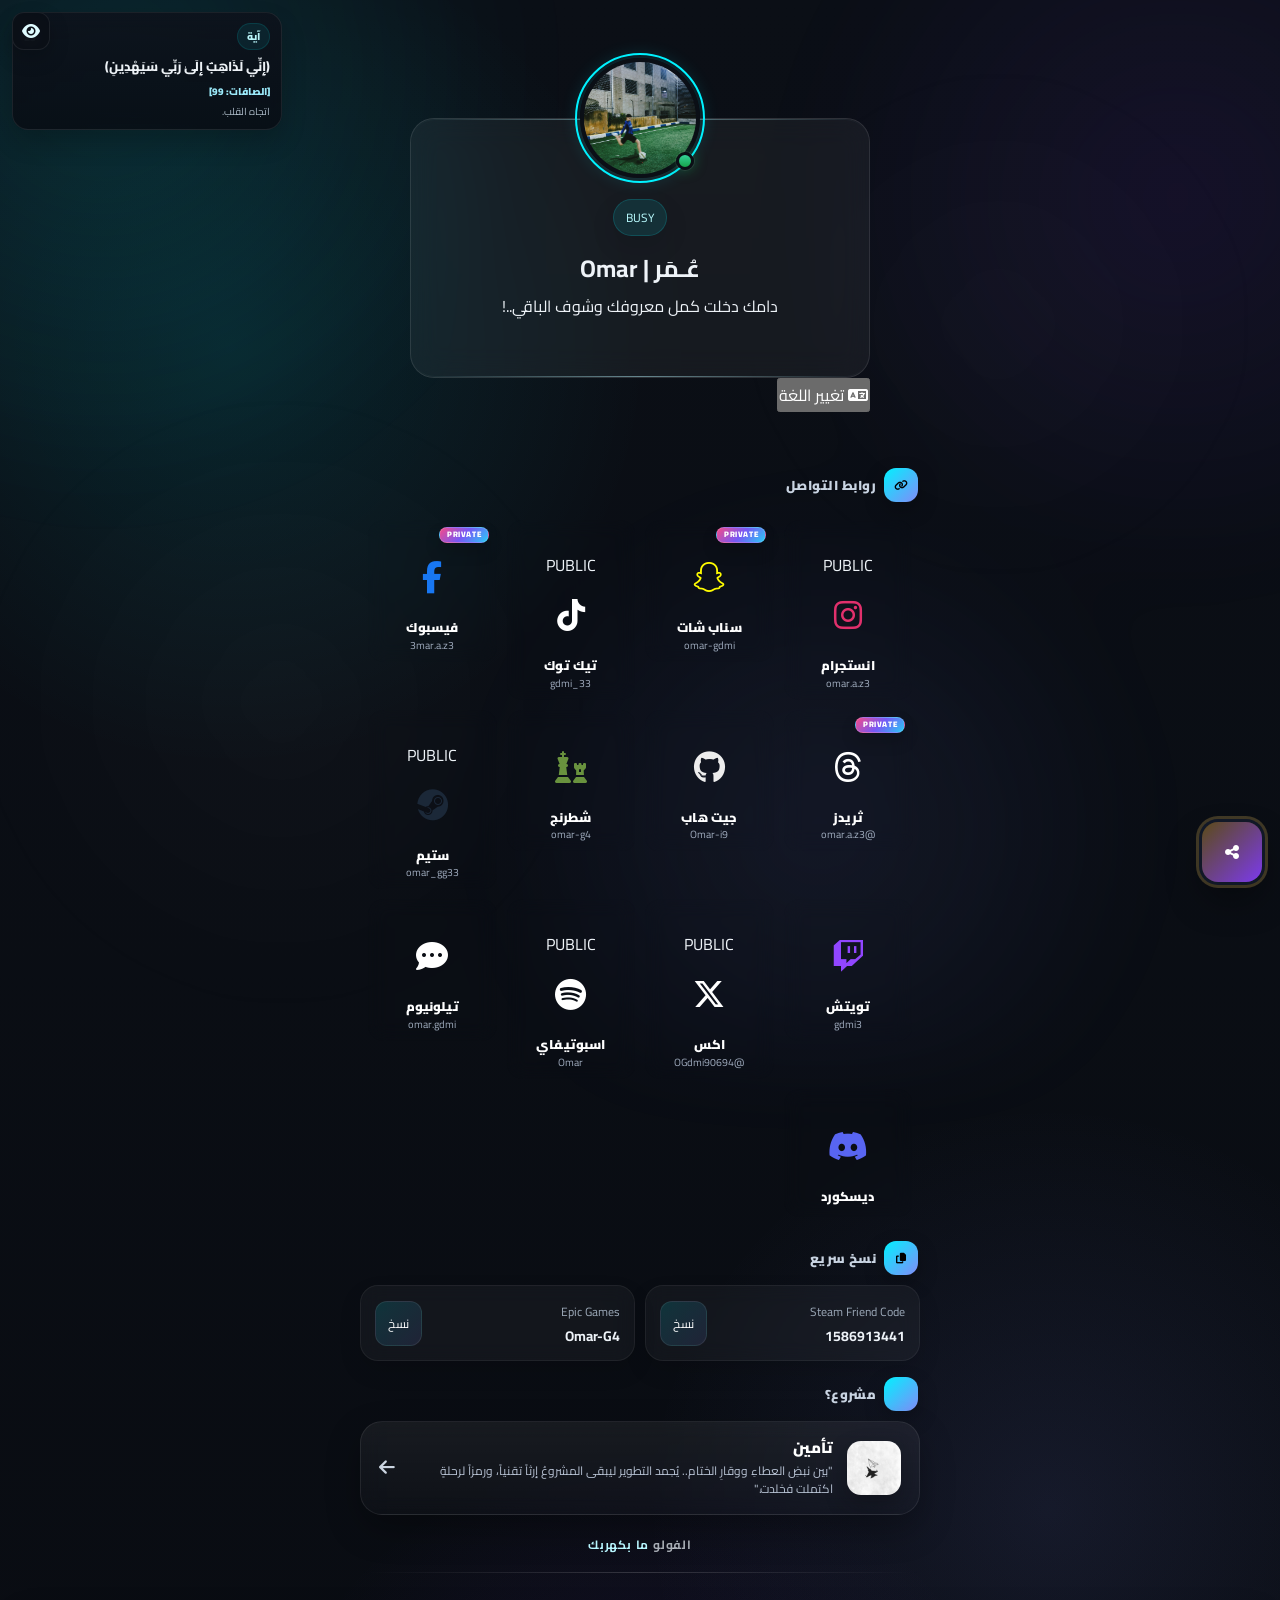
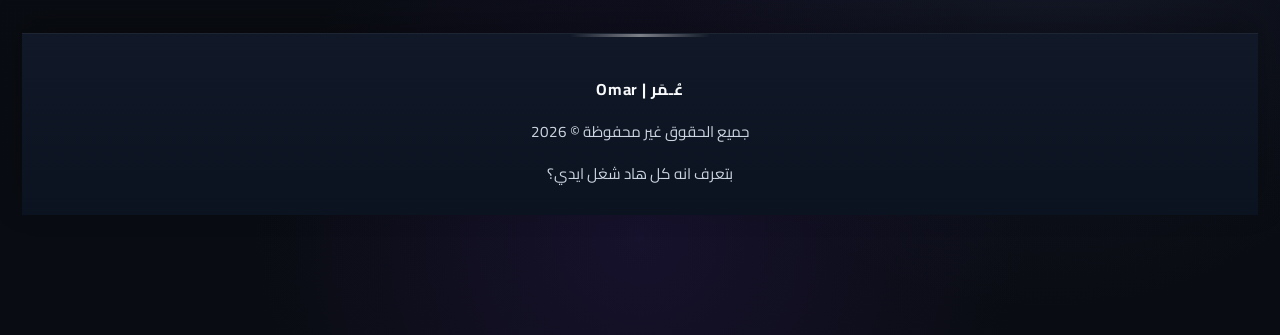
==== commit 452eb290: "Add files via upload" ====
--- a/index.html
+++ b/index.html
@@ -750,4 +750,4 @@
   </script>
 
 </body>
-</html>
+</html>
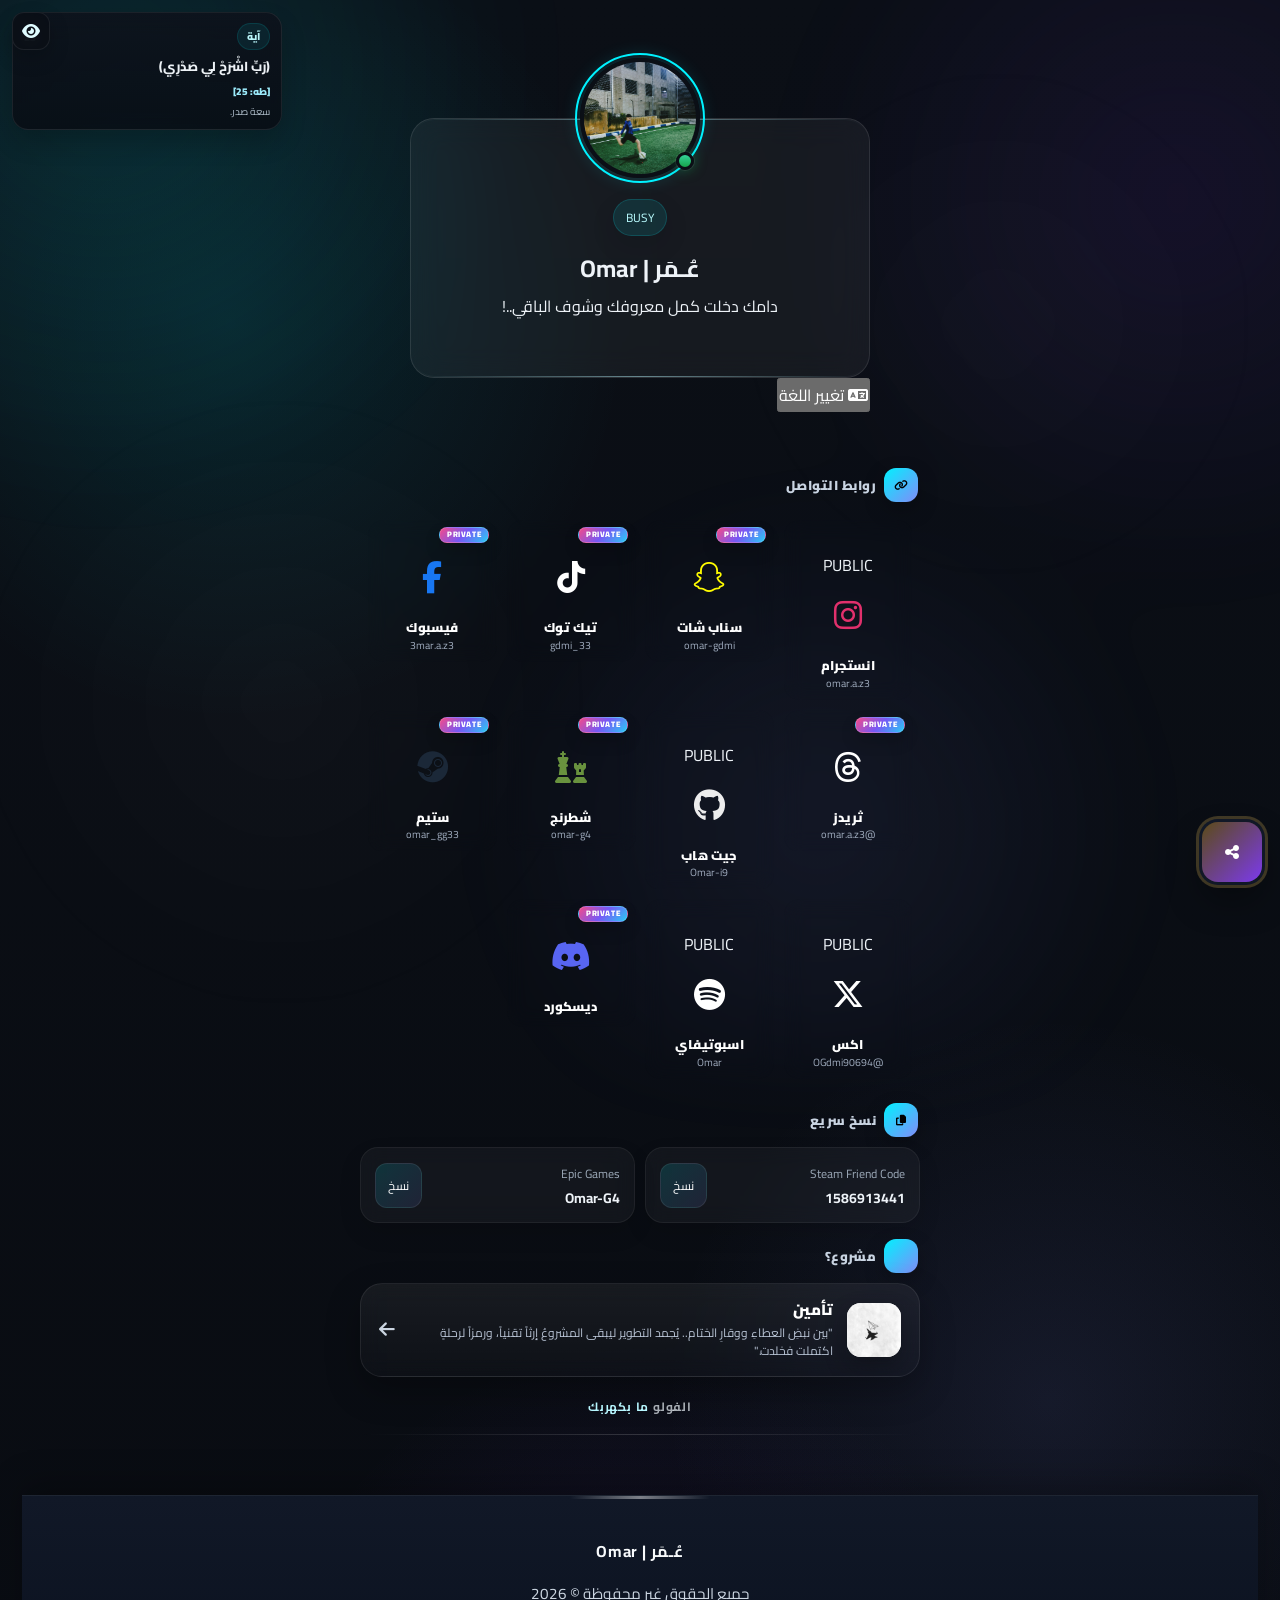
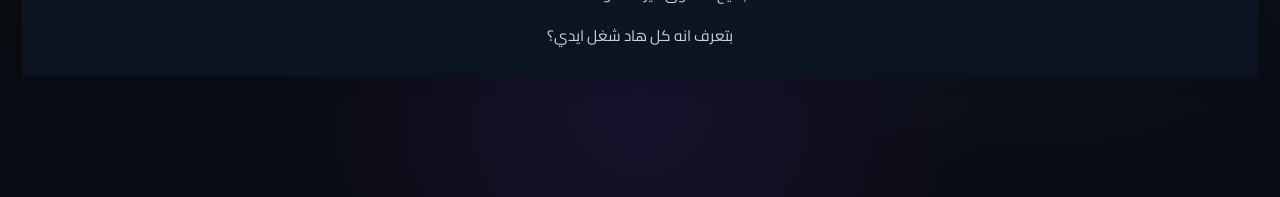
==== commit 570a6faf: "Update index.html" ====
--- a/index.html
+++ b/index.html
@@ -166,7 +166,7 @@
          data-longcopy
          data-copy-text="https://www.tiktok.com/@gdmi_33"
          aria-label="تيك توك">
-        <span class="badge-vip-neo">PUBLIC</span>
+        <span class="badge-vip">PRIVATE</span>
         <span class="social-icon">
           <i class="fa-brands fa-tiktok"></i>
         </span>
@@ -220,6 +220,7 @@
          data-longcopy
          data-copy-text="https://github.com/Omar-i9"
          aria-label="GitHub">
+        <span class="badge-vip-neo">PUBLIC</span>
         <span class="social-icon">
           <i class="fa-brands fa-github"></i>
         </span>
@@ -237,6 +238,7 @@
          data-longcopy
          data-copy-text="https://www.chess.com/member/omar-g4"
          aria-label="Chess.com">
+        <span class="badge-vip">PRIVATE</span>
         <span class="social-icon">
           <i class="fa-solid fa-chess"></i>
         </span>
@@ -254,7 +256,7 @@
          data-longcopy
          data-copy-text="https://steamcommunity.com/id/omar_gg33/"
          aria-label="Steam">
-        <span class="badge-vip-neo">PUBLIC</span>
+        <span class="badge-vip">PRIVATE</span>
         <span class="social-icon">
           <i class="fa-brands fa-steam"></i>
         </span>
@@ -264,7 +266,7 @@
         </div>
       </a>
 
-      <!-- ── Twitch ── -->
+      <!-- ── Twitch ── 
       <a class="social-card twitch-card drawer-card wave-auto"
          href="https://www.twitch.tv/gdmi3"
          target="_blank"
@@ -279,7 +281,7 @@
           <strong data-i18n="twitchAr">تويتش</strong>
           <span>gdmi3</span>
         </div>
-      </a>
+      </a>-->
 
       <!-- ── X / Twitter ── -->
       <a class="social-card x-card drawer-card wave-auto"
@@ -317,7 +319,7 @@
         </div>
       </a>
 
-      <!-- ── Tellonym ── -->
+      <!-- ── Tellonym ── 
       <a class="social-card tellonym-card drawer-card wave-auto"
          href="https://tellonym.me/omar.gdmi"
          target="_blank"
@@ -332,7 +334,7 @@
           <strong data-i18n="tellonymAr">تيلونيوم</strong>
           <span>omar.gdmi</span>
         </div>
-      </a>
+      </a>  -->
 
       <!-- ── Discord (button — opens iframe overlay) ── -->
       <button class="social-card ds-card wave-auto"
@@ -341,6 +343,7 @@
               data-longcopy
               data-copy-text="gdmi_3"
               aria-label="ديسكورد">
+              <span class="badge-vip">PRIVATE</span>
         <span class="social-icon">
           <i class="fa-brands fa-discord"></i>
         </span>
@@ -541,8 +544,7 @@
         <div class="retro-badge">PIXEL SHARE</div>
 
         <div class="qr-wrapper">
-          <img id="shareQrImg" src="" alt="QR للموقع" class="main-qr" />
-          <img src="photo/profile.jpeg" alt="شعار الموقع" class="qr-logo" />
+          <img id="shareQrImg" src="https://omar-i9.github.io/omar-i9/" class="main-qr" />
         </div>
 
         <h3 id="shareTitle" data-i18n="shareTitle">بوابة المشاركة</h3>
@@ -582,172 +584,202 @@
   <!-- ═══════════════════════════════════════════
        سكريبت الأوفرليز + النسخ + عنوان التاب
   ════════════════════════════════════════════ -->
-  <script>
-  (function () {
+<!-- ═══════════════════════════════════════════
+     سكريبت الأوفرليز + النسخ + عنوان التاب المطور
+     ════════════════════════════════════════════ -->
+<script>
+(function () {
+    // 1. الإعدادات والثوابت البرمجية (Configuration)
+    const TARGET_URL = 'https://omar-i9.github.io/omar-i9/';
+    const TYPER_TITLES = ['اهلين تعال كل يوم 👋', 'Omar Profiles'];
+    const TYPER_SPEED = 50;
+
+    // 2. جلب عناصر الـ DOM وتخزينها (DOM Caching)
     const $ = (id) => document.getElementById(id);
-
-    const openDiscordBtn   = $('openDiscordBtn');
-    const pageOverlay      = $('pageOverlay');
-    const pageFrame        = $('pageFrame');
-
-    const sharePortalBtn   = $('sharePortalBtn');
-    const shareOverlay     = $('shareOverlay');
-    const closeShare       = $('closeShare');
-    const copyShareBtn     = $('copyShareBtn');
-    const shareUrlInput    = $('shareUrlInput');
-    const shareQrImg       = $('shareQrImg');
-
-    const toast            = $('toast');
+    const titleEl = document.querySelector('title');
+    
+    const openDiscordBtn     = $('openDiscordBtn');
+    const pageOverlay        = $('pageOverlay');
+    const pageFrame          = $('pageFrame');
+    const sharePortalBtn     = $('sharePortalBtn');
+    const shareOverlay       = $('shareOverlay');
+    const closeShare         = $('closeShare');
+    const copyShareBtn       = $('copyShareBtn');
+    const shareUrlInput      = $('shareUrlInput');
+    const shareQrImg         = $('shareQrImg');
+    const toast              = $('toast');
     const moreSocialsBackdrop = $('moreSocialsBackdrop');
 
-    /* ── helpers ── */
+    // متغيرات حالة أنيميشن العنوان
+    let typerIndex = 0;
+    let charIndex = 0;
+    let isDeleting = false;
+    let typerTimer = null;
+    let isTabActive = true;
+
+    // 3. دالات المساعدة العامة (Global Helpers)
     function hasOpenPanel() {
-      return Boolean(
-        (pageOverlay  && pageOverlay.classList.contains('show')) ||
-        (shareOverlay && shareOverlay.classList.contains('show'))
-      );
+        return Boolean(
+            pageOverlay?.classList.contains('show') || 
+            shareOverlay?.classList.contains('show')
+        );
     }
 
     function updateBodyLock() {
-      document.body.style.overflow = hasOpenPanel() ? 'hidden' : '';
+        document.body.style.overflow = hasOpenPanel() ? 'hidden' : '';
     }
 
     function showToast(message = 'تم النسخ') {
-      if (!toast) return;
-      toast.textContent = message;
-      toast.classList.add('show');
-      clearTimeout(showToast._timer);
-      showToast._timer = setTimeout(() => toast.classList.remove('show'), 1800);
+        if (!toast) return;
+        toast.textContent = message;
+        toast.classList.add('show');
+        clearTimeout(showToast._timer);
+        showToast._timer = setTimeout(() => toast.classList.remove('show'), 1800);
     }
 
     async function copyText(text) {
-      try {
-        if (navigator.clipboard && window.isSecureContext) {
-          await navigator.clipboard.writeText(text);
+        try {
+            if (navigator.clipboard && window.isSecureContext) {
+                await navigator.clipboard.writeText(text);
+            } else {
+                const temp = document.createElement('textarea');
+                temp.value = text;
+                temp.setAttribute('readonly', '');
+                temp.style.cssText = 'position:fixed;top:-9999px;opacity:0;';
+                document.body.appendChild(temp);
+                temp.focus();
+                temp.select();
+                document.execCommand('copy');
+                document.body.removeChild(temp);
+            }
+            showToast('تم النسخ ✓');
+        } catch {
+            showToast('تعذر النسخ');
+        }
+    }
+
+    // 4. منطق نافذة الديسكورد (Discord Overlay Logic)
+    function openPageOverlay() {
+        if (!pageOverlay || !pageFrame) return;
+        pageFrame.src = 'main/Discord.html';
+        pageOverlay.classList.add('show');
+        pageOverlay.setAttribute('aria-hidden', 'false');
+        updateBodyLock();
+    }
+
+    function closePageOverlay() {
+        if (!pageOverlay || !pageFrame) return;
+        pageOverlay.classList.remove('show');
+        pageOverlay.setAttribute('aria-hidden', 'true');
+        pageFrame.src = '';
+        updateBodyLock();
+    }
+
+    // 5. منطق نافذة المشاركة (Share Overlay Logic)
+    function openShare() {
+        if (!shareOverlay) return;
+        shareOverlay.classList.add('show');
+        shareOverlay.setAttribute('aria-hidden', 'false');
+        updateBodyLock();
+        
+        if (shareUrlInput) shareUrlInput.value = TARGET_URL;
+        if (shareQrImg) {
+            const urlEncoded = encodeURIComponent(TARGET_URL);
+            shareQrImg.src = `https://api.qrserver.com/v1/create-qr-code/?size=320x320&data=${urlEncoded}`;
+        }
+    }
+
+    function closeShareModal() {
+        if (!shareOverlay) return;
+        shareOverlay.classList.remove('show');
+        shareOverlay.setAttribute('aria-hidden', 'true');
+        updateBodyLock();
+    }
+
+    // 6. تأثير الكتابة الذكي لعنوان التاب (Smart Typewriter Effect)
+    function typeEffect() {
+        // لو المستخدم خرج من التاب، بنوقف الـ Loop تماماً لمنع العشوائية stutters
+        if (!isTabActive || !titleEl) return;
+
+        const currentWord = TYPER_TITLES[typerIndex];
+        charIndex += isDeleting ? -1 : 1;
+        titleEl.textContent = currentWord.substring(0, charIndex);
+
+        let currentSpeed = isDeleting ? TYPER_SPEED / 2 : TYPER_SPEED;
+
+        if (!isDeleting && charIndex === currentWord.length) {
+            currentSpeed = 1200; // مدة الانتظار عند اكتمال الكلمة
+            isDeleting = true;
+        } else if (isDeleting && charIndex === 0) {
+            isDeleting = false;
+            typerIndex = (typerIndex + 1) % TYPER_TITLES.length;
+        }
+
+        typerTimer = setTimeout(typeEffect, currentSpeed);
+    }
+
+    // 7. مراقبة حالة رؤية الصفحة (Tab Visibility Control)
+    function handleVisibilityChange() {
+        if (!titleEl) return;
+
+        if (document.hidden) {
+            isTabActive = false;
+            clearTimeout(typerTimer);
+            titleEl.textContent = 'لا تهرب خليكككك';
         } else {
-          const temp = document.createElement('textarea');
-          temp.value = text;
-          temp.setAttribute('readonly', '');
-          temp.style.cssText = 'position:fixed;top:-9999px;opacity:0;';
-          document.body.appendChild(temp);
-          temp.focus();
-          temp.select();
-          document.execCommand('copy');
-          document.body.removeChild(temp);
+            isTabActive = true;
+            titleEl.textContent = 'رجعت هيك 😎';
+            // ننتظر ثانية ثم نُعيد تشغيل الأنيميشن بسلاسة من البداية
+            clearTimeout(typerTimer);
+            typerTimer = setTimeout(() => {
+                typerIndex = 0;
+                charIndex = 0;
+                isDeleting = false;
+                typeEffect();
+            }, 1200);
         }
-        showToast('تم النسخ ✓');
-      } catch {
-        showToast('تعذر النسخ');
-      }
-    }
-
-    /* ── Discord overlay ── */
-    function openPageOverlay() {
-      if (!pageOverlay || !pageFrame) return;
-      pageFrame.src = 'main/Discord.html';
-      pageOverlay.classList.add('show');
-      pageOverlay.setAttribute('aria-hidden', 'false');
-      updateBodyLock();
-    }
-
-    function closePageOverlay() {
-      if (!pageOverlay || !pageFrame) return;
-      pageOverlay.classList.remove('show');
-      pageOverlay.setAttribute('aria-hidden', 'true');
-      pageFrame.src = '';
-      updateBodyLock();
-    }
-
-    /* ── Share overlay ── */
-    function openShare() {
-      if (!shareOverlay) return;
-      shareOverlay.classList.add('show');
-      shareOverlay.setAttribute('aria-hidden', 'false');
-      updateBodyLock();
-      if (shareUrlInput)  shareUrlInput.value = window.location.href;
-      if (shareQrImg) {
-        const url = encodeURIComponent(window.location.href);
-        shareQrImg.src = `https://api.qrserver.com/v1/create-qr-code/?size=320x320&data=${url}`;
-      }
-    }
-
-    function closeShareModal() {
-      if (!shareOverlay) return;
-      shareOverlay.classList.remove('show');
-      shareOverlay.setAttribute('aria-hidden', 'true');
-      updateBodyLock();
-    }
-
-    /* ── Event listeners ── */
-    openDiscordBtn?.addEventListener('click', (e) => { e.preventDefault(); openPageOverlay(); });
-    pageOverlay?.addEventListener('click', (e) => { if (e.target === pageOverlay) closePageOverlay(); });
-
-    sharePortalBtn?.addEventListener('click', openShare);
-    closeShare?.addEventListener('click', closeShareModal);
-    shareOverlay?.addEventListener('click', (e) => { if (e.target === shareOverlay) closeShareModal(); });
-    copyShareBtn?.addEventListener('click', () => { if (shareUrlInput) copyText(shareUrlInput.value); });
-
-    /* ── Global copy delegation ── */
-    document.addEventListener('click', (e) => {
-      const btn = e.target.closest?.('[data-copy]');
-      if (btn) {
-        const val = btn.getAttribute('data-copy') || '';
-        if (val) copyText(val);
-      }
-    });
-
-    /* ── iframe message ── */
-    window.addEventListener('message', (event) => {
-      if (event.data?.type === 'close-discord') closePageOverlay();
-    });
-
-    /* ── Escape key ── */
-    document.addEventListener('keydown', (e) => {
-      if (e.key === 'Escape') { closePageOverlay(); closeShareModal(); }
-    });
-
-    /* ── Backdrop aria ── */
+    }
+
+    // 8. إعداد وتعيين مستمعي الأحداث (Event Listeners & Delegation)
+    function initEvents() {
+        // أحداث الديسكورد والمشاركة
+        openDiscordBtn?.addEventListener('click', (e) => { e.preventDefault(); openPageOverlay(); });
+        pageOverlay?.addEventListener('click', (e) => { if (e.target === pageOverlay) closePageOverlay(); });
+        
+        sharePortalBtn?.addEventListener('click', openShare);
+        closeShare?.addEventListener('click', closeShareModal);
+        shareOverlay?.addEventListener('click', (e) => { if (e.target === shareOverlay) closeShareModal(); });
+        copyShareBtn?.addEventListener('click', () => { if (shareUrlInput) copyText(shareUrlInput.value); });
+
+        // مستمع تفويض النسخ الشامل [data-copy]
+        document.addEventListener('click', (e) => {
+            const btn = e.target.closest?.('[data-copy]');
+            if (btn) {
+                const val = btn.getAttribute('data-copy') || '';
+                if (val) copyText(val);
+            }
+        });
+
+        // رسائل الـ iframe وزر الـ Escape
+        window.addEventListener('message', (event) => {
+            if (event.data?.type === 'close-discord') closePageOverlay();
+        });
+
+        document.addEventListener('keydown', (e) => {
+            if (e.key === 'Escape') { closePageOverlay(); closeShareModal(); }
+        });
+
+        // مراقبة التاب
+        document.addEventListener('visibilitychange', handleVisibilityChange);
+    }
+
+    // 9. تشغيل السكريبت الابتدائي (Initialization)
     if (moreSocialsBackdrop) moreSocialsBackdrop.setAttribute('aria-hidden', 'true');
-
     updateBodyLock();
-  })();
-
-  /* ══════════════════════════════
-     تأثير الكتابة على عنوان التاب
-  ══════════════════════════════ */
-  const titles     = ['اهلين تعال كل يوم 👋', 'Omar Profiles'];
-  let i            = 0;
-  let charIndex    = 0;
-  let isDeleting   = false;
-  const speed      = 50;
-  const titleEl    = document.querySelector('title');
-
-  function typeEffect() {
-    const current = titles[i];
-    charIndex += isDeleting ? -1 : 1;
-    titleEl.textContent = current.substring(0, charIndex);
-
-    if (!isDeleting && charIndex === current.length) {
-      setTimeout(() => (isDeleting = true), 1200);
-    } else if (isDeleting && charIndex === 0) {
-      isDeleting = false;
-      i = (i + 1) % titles.length;
-    }
-    setTimeout(typeEffect, isDeleting ? speed / 2 : speed);
-  }
-
-  typeEffect();
-
-  /* ── Tab visibility trick ── */
-  document.addEventListener('visibilitychange', () => {
-    if (document.hidden) {
-      titleEl.textContent = 'لا تهرب خليكككك';
-    } else {
-      titleEl.textContent = 'رجعت هيك 😎';
-      setTimeout(() => { i = 0; charIndex = 0; isDeleting = false; }, 800);
-    }
-  });
-  </script>
+    initEvents();
+    typeEffect(); // تشغيل حركة العنوان فوراً
+})();
+</script>
 
 </body>
-</html>+</html>
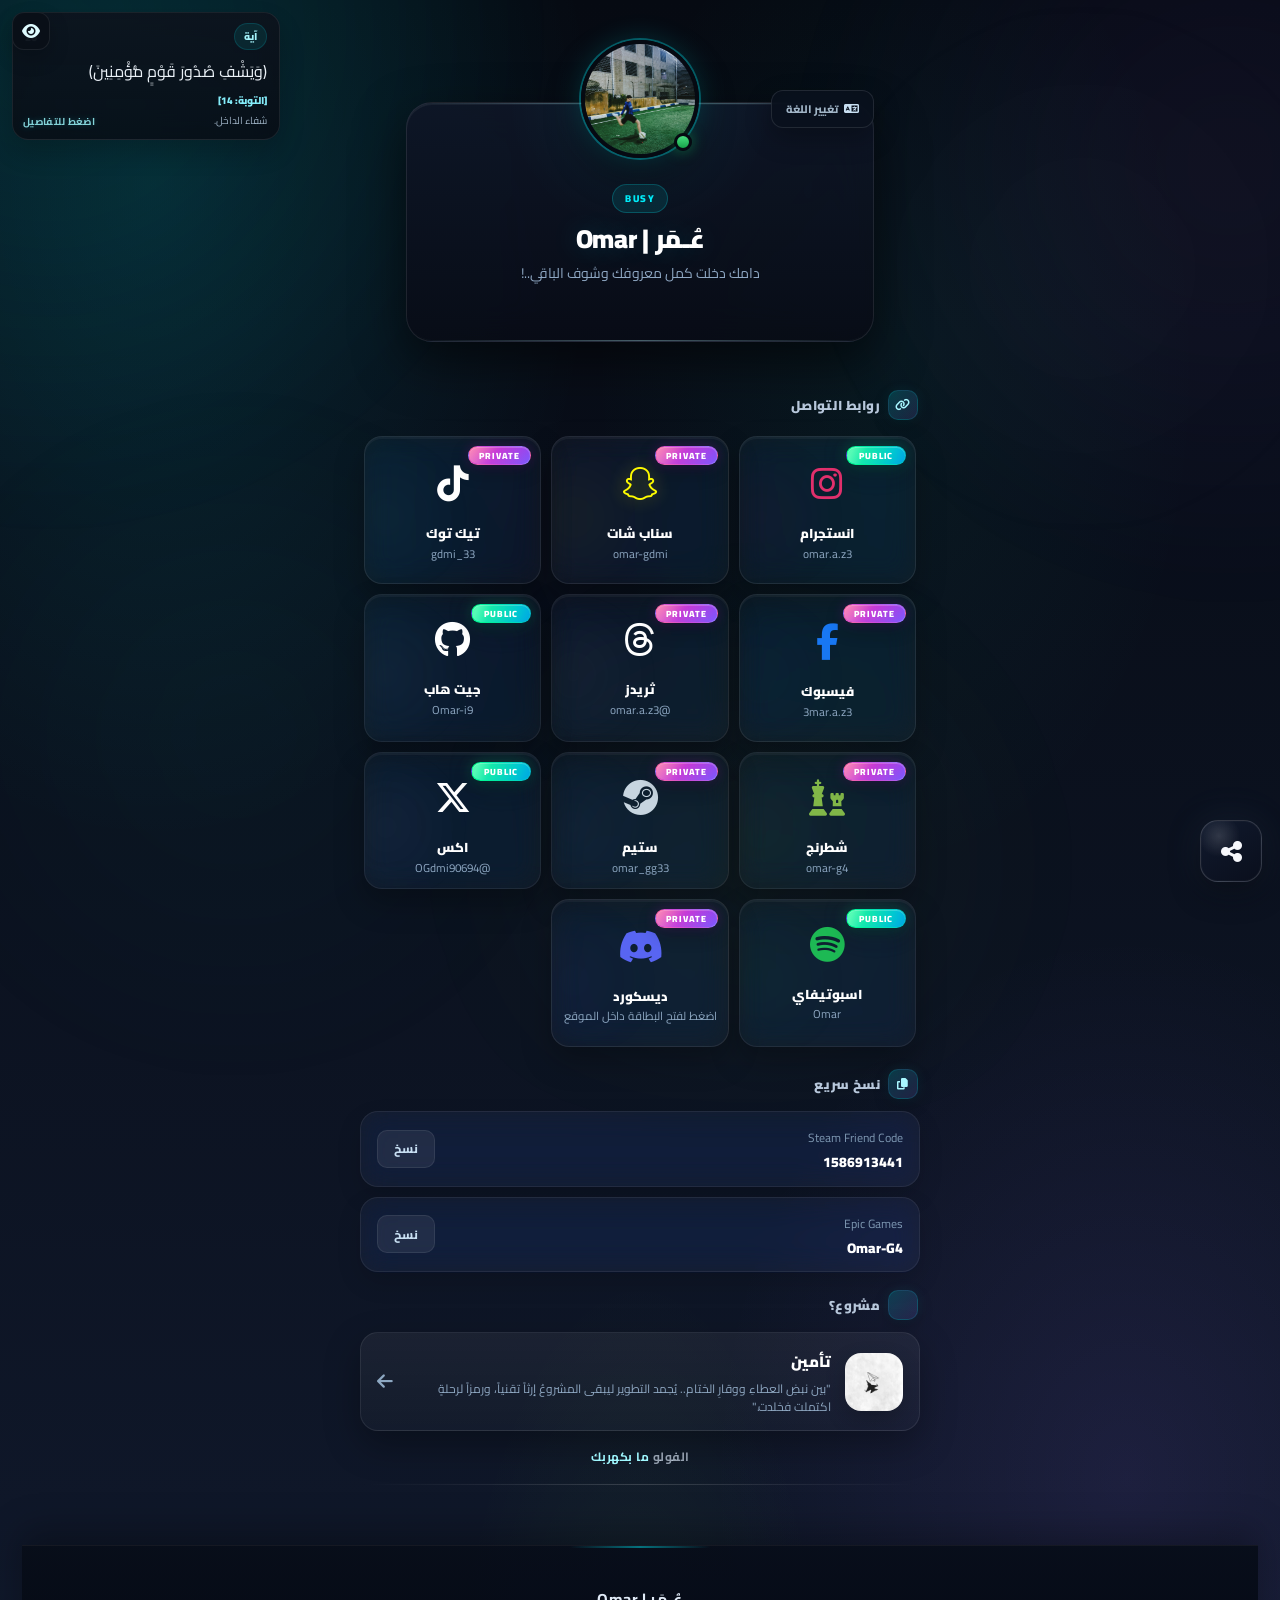
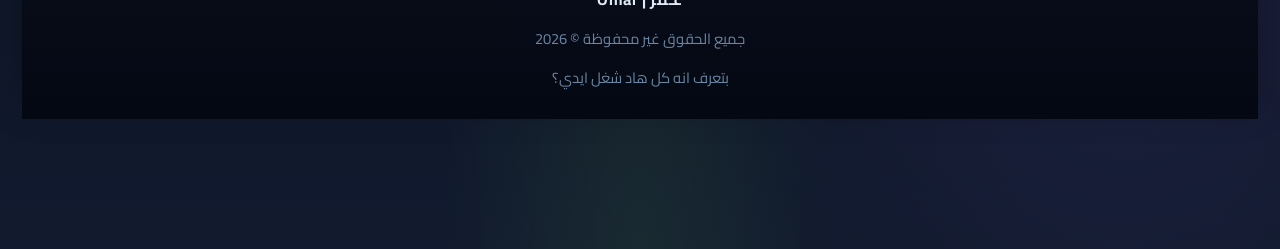
==== commit 1135c8a7: "Update index.html" ====
--- a/index.html
+++ b/index.html
@@ -57,9 +57,10 @@
   <div class="ayah-float" id="ayahFloat" aria-label="آية قرآنية متغيرة">
     <div class="ayah-top">
       <span class="ayah-pill">آية</span>
+      <span class="label-tag">اضغط للتفاصيل</span>
       <span class="ayah-num" id="ayahNum">1</span>
     </div>
-    <div class="ayah-text"   id="ayahText"></div>
+    <div class="ayah-texشt"   id="ayahText"></div>
     <div class="ayah-ref"    id="ayahRef"></div>
     <div class="ayah-note"   id="ayahNote"></div>
     <div class="ayah-detail" id="ayahDetail"></div>
--- a/main/styles.css
+++ b/main/styles.css
@@ -1,89 +1,162 @@
+/* ============================================================
+   OMAR PROFILES — STYLES v2.0 — Billie × Ocean Edition
+   Designed for depth, neon, and dark ocean vibes
+   All original IDs & class names preserved
+   ============================================================ */
+
+/* ============================================================
+   01 · CSS VARIABLES
+   ============================================================ */
 :root {
-  --bg: #0b0f16;
-  --panel: rgba(14, 19, 28, 0.92);
-  --card: rgba(17, 22, 31, 0.94);
-  --line: rgba(255, 255, 255, 0.08);
-  --text: #eef3f8;
-  --muted: #a9b4c3;
-  --shadow: 0 18px 45px rgba(0, 0, 0, 0.45);
-  --shadow-soft: 0 10px 24px rgba(0, 0, 0, 0.22);
-  --shadow-strong: 0 24px 60px rgba(0, 0, 0, 0.5);
-  --accent: #00f2ff;
-  --accent-rgb: 0, 242, 255;
-  --accent2: #818cf8;
-  --accent2-rgb: 129, 140, 248;
-  --accent3: #7c3aed;
-  --accent3-rgb: 124, 58, 237;
+  /* Core Palette — Billie × Ocean */
+  --bg:           #060a12;
+  --bg-2:         #070d17;
+  --bg-3:         #0a1222;
+  --panel:        rgba(10, 16, 26, 0.94);
+  --card:         rgba(12, 18, 30, 0.92);
+  --line:         rgba(255, 255, 255, 0.07);
+  --line-strong:  rgba(255, 255, 255, 0.12);
+  --text:         #e8f0fa;
+  --muted:        #8fa8c4;
+
+  /* Accent Colors */
+  --accent:       #00f2ff;          /* Ocean cyan */
+  --accent-rgb:   0, 242, 255;
+  --accent2:      #8cff61;          /* Billie neon green */
+  --accent2-rgb:  140, 255, 97;
+  --accent3:      #9b6dff;          /* Deep purple */
+  --accent3-rgb:  155, 109, 255;
+  --accent4:      #00d4a8;          /* Teal */
+
+  /* Glow Shadows */
+  --glow-cyan:    rgba(0, 242, 255, 0.28);
+  --glow-green:   rgba(140, 255, 97, 0.28);
+  --glow-purple:  rgba(155, 109, 255, 0.28);
+
+  /* Shadows */
+  --shadow:       0 20px 50px rgba(0, 0, 0, 0.55);
+  --shadow-soft:  0 10px 26px rgba(0, 0, 0, 0.28);
+  --shadow-strong:0 28px 70px rgba(0, 0, 0, 0.62);
+
+  /* Platform Brand Colors */
+  --fb:   #1877F2;
+  --ig:   #E1306C;
+  --sc:   #FFFC00;
+  --tk:   #010101;
+  --ds:   #5865F2;
+  --st:   #1b2838;
+  --th:   #101010;
+  --gh:   #181717;
+  --wa:   #25D366;
+  --sp:   #1db954;
+  --tw:   #9146ff;
+  --xt:   #e7e7e7;
+  --ch:   #81b648;
+  --tl:   #ff0066;
+
+  /* Radii */
+  --radius-xl:  28px;
+  --radius-lg:  22px;
+  --radius-md:  18px;
+  --radius-sm:  14px;
+  --radius-xs:  10px;
+
+  /* Glass Blur */
+  --glass-blur:        blur(14px) saturate(185%);
+  --glass-blur-strong: blur(20px) saturate(200%);
+
+  /* Card vars (override per card) */
+  --brand:         #ffffff;
+  --icon-fg:       #ffffff;
+  --icon-bg:       rgba(255, 255, 255, 0.08);
+  --hover-icon-bg: var(--brand);
+  --hover-icon-fg: #ffffff;
+  --hover-border:  rgba(255, 255, 255, 0.16);
+  --hover-glow:    rgba(255, 255, 255, 0.18);
+  --glow:          rgba(255, 255, 255, 0.18);
+
+  /* Music Player */
+  --music-bg:          rgba(8, 13, 24, 0.97);
+  --music-bg-soft:     rgba(255, 255, 255, 0.04);
+  --music-line:        rgba(255, 255, 255, 0.08);
+  --music-line-strong: rgba(255, 255, 255, 0.14);
+  --music-text:        #f0f6fc;
+  --music-muted:       #8fa8c4;
+  --music-accent:      #00f2ff;
+  --music-accent-2:    #8cff61;
+  --music-gold:        #ffd54a;
+  --music-shadow:      0 20px 48px rgba(0, 0, 0, 0.52);
+  --music-shadow-soft: 0 10px 26px rgba(0, 0, 0, 0.28);
+  --music-radius:      18px;
+  --music-radius-lg:   24px;
+  --music-blur:        blur(16px);
+
+  /* Volume / Seek */
   --volume-color: #00d4ff;
-  --seek-color: #00f2ff;
-  --glass: rgba(10, 14, 22, 0.88);
-  --glass-2: rgba(12, 17, 26, 0.92);
-  --radius-xl: 28px;
-  --radius-lg: 22px;
-  --radius-md: 18px;
-  --radius-sm: 14px;
-  --royal-bg: linear-gradient(135deg, #140a24, #2d1b4e);
-  --royal-gold: linear-gradient(135deg, #FFD700, #C9A227, #FFF3B0);
+  --seek-color:   #00f2ff;
+
+  /* Legacy (preserved for JS compatibility) */
+  --bg-dark:     #060a12;
+  --card-bg:     rgba(255, 255, 255, 0.045);
+  --glass:       rgba(8, 12, 22, 0.90);
+  --glass-2:     rgba(10, 15, 26, 0.94);
+  --royal-bg:    linear-gradient(135deg, #120820, #2a1547);
+  --royal-gold:  linear-gradient(135deg, #FFD700, #C9A227, #FFF3B0);
   --royal-purple: #7c3aed;
-
-  --fb: #1877F2;
-  --wa: #25D366;
-  --ig: #E1306C;
-  --tk: #111111;
-  --ds: #5865F2;
-  --sc: #FFFC00;
-  --st: #1B2838;
-  --th: #111111;
-  --gh: #181717;
-
-  --blue: #1877f2;
-  --good: #25d366;
-  --cyan: #229ED9;
-  --gold-solid: #ffd700;
-  --gold-2: #f59e0b;
-  --white: #ffffff;
-  --black: #000000;
-
-  --panel-2: rgba(255,255,255,0.06);
-  --panel-3: rgba(255,255,255,0.04);
-  --line-strong: rgba(255,255,255,0.12);
-
-  --safe-shadow: 0 8px 18px rgba(0, 0, 0, 0.16);
-  --safe-shadow-2: 0 14px 28px rgba(0, 0, 0, 0.20);
-  --safe-shadow-3: 0 20px 44px rgba(0, 0, 0, 0.28);
-
-  --bg-float-1: rgba(0, 242, 255, 0.10);
-  --bg-float-2: rgba(129, 140, 248, 0.10);
-  --bg-float-3: rgba(124, 58, 237, 0.10);
-
-  --skin-border: rgba(255,255,255,.08);
-  --skin-border-strong: rgba(255,255,255,.15);
-
-  --glass-blur: blur(12px) saturate(180%);
-  --glass-blur-strong: blur(16px) saturate(190%);
-
+  --gold:        linear-gradient(45deg, #bf953f, #fcf6ba, #b38728, #fbf5b7, #aa771c);
+  --gold-solid:  #ffd700;
+  --gold-2:      #f59e0b;
+  --blue:        #1877f2;
+  --good:        #25d366;
+  --cyan:        #229ED9;
+  --white:       #ffffff;
+  --black:       #000000;
+  --panel-2:     rgba(255,255,255,0.06);
+  --panel-3:     rgba(255,255,255,0.04);
+  --safe-shadow:   0 8px 20px rgba(0,0,0,0.18);
+  --safe-shadow-2: 0 14px 30px rgba(0,0,0,0.24);
+  --safe-shadow-3: 0 22px 50px rgba(0,0,0,0.32);
+  --bg-float-1:  rgba(0, 242, 255, 0.10);
+  --bg-float-2:  rgba(140, 255, 97,  0.08);
+  --bg-float-3:  rgba(155, 109, 255, 0.10);
+  --skin-border:        rgba(255,255,255,.07);
+  --skin-border-strong: rgba(255,255,255,.14);
   --brand-shadow: 0 0 0 0 rgba(0,0,0,0);
-  --bg-dark: #0b0f16;
-  --card-bg: rgba(255, 255, 255, 0.05);
-  --gold: linear-gradient(45deg, #bf953f, #fcf6ba, #b38728, #fbf5b7, #aa771c);
-
-    --music-bg: rgba(10, 14, 22, 0.96);
-  --music-bg-soft: rgba(255, 255, 255, 0.04);
-  --music-line: rgba(255, 255, 255, 0.08);
-  --music-line-strong: rgba(255, 255, 255, 0.14);
-  --music-text: #f4f7fb;
-  --music-muted: #96a6b8;
-  --music-accent: #00f2ff;
-  --music-accent-2: #818cf8;
-  --music-gold: #ffd54a;
-  --music-shadow: 0 18px 40px rgba(0, 0, 0, 0.45);
-  --music-shadow-soft: 0 10px 24px rgba(0, 0, 0, 0.22);
-  --music-radius: 18px;
-  --music-radius-lg: 22px;
-  --music-blur: blur(14px);
-
-}
-
+
+
+  --bg-0: #050816;
+  --bg-1: #0b1222;
+  --bg-2: #111a2e;
+  --panel: rgba(13, 19, 35, 0.82);
+  --panel-strong: rgba(15, 22, 42, 0.96);
+  --stroke: rgba(255, 255, 255, 0.08);
+  --stroke-strong: rgba(255, 255, 255, 0.16);
+  --text-main: #f7f8fc;
+  --text-muted: rgba(232, 236, 247, 0.72);
+  --accent: #86b7ff;
+  --accent-2: #a78bfa;
+  --accent-3: #7ce3c3;
+  --shadow-lg: 0 28px 80px rgba(0, 0, 0, 0.56);
+  --shadow-md: 0 16px 40px rgba(0, 0, 0, 0.34);
+
+}
+
+.label-tag {
+  position: absolute;
+  bottom: 8px;
+  left: 10px;
+  font-size: 10px;
+  font-weight: 700;
+  color: #9df9ff;
+  letter-spacing: 0.3px;
+  text-shadow: 0 0 6px rgba(54, 215, 232, 0.3);
+  opacity: 0.85;
+  pointer-events: none;
+}
+
+/* ============================================================
+   02 · RESET & BASE
+   ============================================================ */
 *,
 *::before,
 *::after {
@@ -98,15 +171,16 @@
 
 body {
   min-height: 100dvh;
-  font-family: "Cairo", sans-serif;
+  font-family: 'Cairo', sans-serif;
   color: var(--text);
   background:
-    radial-gradient(circle at 18% 18%, rgba(0, 242, 255, 0.10), transparent 22%),
-    radial-gradient(circle at 82% 78%, rgba(129, 140, 248, 0.10), transparent 22%),
-    radial-gradient(circle at 50% 95%, rgba(124, 58, 237, 0.12), transparent 20%),
-    linear-gradient(180deg, #0b0f16, #090c12);
+    radial-gradient(ellipse at 12% 10%,  rgba(0, 242, 255, 0.11)  0%, transparent 28%),
+    radial-gradient(ellipse at 88% 80%,  rgba(155,109,255, 0.10) 0%, transparent 26%),
+    radial-gradient(ellipse at 50% 100%, rgba(140,255, 97, 0.07)  0%, transparent 22%),
+    radial-gradient(ellipse at 70% 20%,  rgba(0,212,168, 0.06)   0%, transparent 24%),
+    linear-gradient(180deg, var(--bg), var(--bg-2));
   overflow-x: hidden;
-  padding: 18px 12px 120px;
+  padding: 18px 12px 130px;
   -webkit-tap-highlight-color: transparent;
   position: relative;
 }
@@ -116,53 +190,46 @@
   touch-action: none;
 }
 
+/* Ambient orbs — fixed, blurred */
 body::before,
 body::after {
-  content: "";
+  content: '';
   position: fixed;
-  inset: -20%;
+  inset: -22%;
   pointer-events: none;
   z-index: -1;
-  background-repeat: no-repeat;
-  filter: blur(42px);
-  opacity: .55;
+  filter: blur(48px);
+  opacity: 0.48;
   transform: translate3d(0,0,0);
 }
 
 body::before {
   background:
-    radial-gradient(circle at 20% 20%, rgba(0, 242, 255, .18), transparent 26%),
-    radial-gradient(circle at 80% 30%, rgba(124, 58, 237, .18), transparent 24%),
-    radial-gradient(circle at 60% 80%, rgba(129, 140, 248, .16), transparent 24%);
-  animation: driftBg 18s ease-in-out infinite alternate;
+    radial-gradient(circle at 18% 18%, rgba(0, 242, 255, 0.16), transparent 28%),
+    radial-gradient(circle at 82% 28%, rgba(155,109,255, 0.14), transparent 26%),
+    radial-gradient(circle at 56% 82%, rgba(140,255, 97,  0.09), transparent 24%);
+  animation: driftBg 20s ease-in-out infinite alternate;
 }
 
 body::after {
   background:
-    radial-gradient(circle at 30% 70%, rgba(255, 255, 255, .05), transparent 22%),
-    radial-gradient(circle at 70% 40%, rgba(255, 255, 255, .04), transparent 20%);
-  animation: driftBg2 24s ease-in-out infinite alternate;
-}
-
-img {
-  max-width: 100%;
-  display: block;
-}
+    radial-gradient(circle at 28% 72%, rgba(0, 212,168,  0.08), transparent 24%),
+    radial-gradient(circle at 74% 36%, rgba(255,255,255, 0.04), transparent 22%);
+  animation: driftBg2 26s ease-in-out infinite alternate;
+}
+
+img  { max-width: 100%; display: block; }
+a    { color: inherit; text-decoration: none; }
 
 button,
 input {
   font: inherit;
-}
-
-button {
   -webkit-tap-highlight-color: transparent;
 }
 
-a {
-  color: inherit;
-  text-decoration: none;
-}
-
+/* ============================================================
+   03 · APP LAYOUT
+   ============================================================ */
 .app {
   width: min(100%, 560px);
   margin: 0 auto;
@@ -170,14 +237,21 @@
   z-index: 1;
 }
 
+/* ============================================================
+   04 · NOW-PLAYING TICKER BAR
+   ============================================================ */
+/* now-playing-bar — اختياري، إزالته من الـ HTML ما بأثر على البقية */
 .now-playing-bar {
   position: sticky;
   top: 0;
   z-index: 50;
-  margin: 0 -12px 14px;
+  margin: 0 -12px 0;
   padding: 9px 0;
-  background: linear-gradient(90deg, rgba(0,242,255,.12), rgba(129,140,248,.12), rgba(124,58,237,.12));
-  border-bottom: 1px solid rgba(255,255,255,.08);
+  background: linear-gradient(90deg,
+    rgba(0, 242, 255, .10),
+    rgba(140,255, 97, .08),
+    rgba(155,109,255, .10));
+  border-bottom: 1px solid var(--line);
   overflow: hidden;
   white-space: nowrap;
   backdrop-filter: var(--glass-blur);
@@ -188,60 +262,30 @@
   display: inline-block;
   padding-inline-start: 100%;
   animation: marquee 16s linear infinite;
-  color: #c9f8ff;
+  color: #b0f8ff;
   font-weight: 800;
-  font-size: .88rem;
-}
-
-.hero {
-  position: relative;
-  margin-top: 60px;
-  padding: 78px 14px 18px;
-  border-radius: var(--radius-xl);
-  background: linear-gradient(180deg, rgba(28, 34, 47, 0.96), rgba(15, 19, 27, 0.96));
-  border: 1px solid rgba(255, 255, 255, 0.08);
-  box-shadow: var(--shadow);
-  overflow: visible;
-  text-align: center;
-  margin-bottom: 14px;
-}
-
-.hero::before {
-  content: "";
-  position: absolute;
-  inset: 0;
-  background:
-    linear-gradient(120deg, transparent 0%, rgba(255,255,255,.06) 25%, transparent 50%);
-  transform: translateX(-120%);
-  animation: shimmerMove 6.5s linear infinite;
-  pointer-events: none;
-}
-
-.hero::after {
-  content: "";
-  position: absolute;
-  inset: 0;
-  background:
-    radial-gradient(circle at 50% 0%, rgba(255,255,255,.08), transparent 32%);
-  opacity: .55;
-  pointer-events: none;
-}
-
+  font-size: 0.85rem;
+  letter-spacing: 0.02em;
+}
+
+/* ============================================================
+   05 · HERO WRAPPER & AVATAR
+   ============================================================ */
 .hero-wrapper {
   position: relative;
   max-width: 500px;
-  margin: 100px auto 40px;
-  padding: 0 20px;
+  margin: 84px auto 32px;
+  padding: 0 16px;
   perspective: 1000px;
 }
 
 .avatar {
   position: absolute;
-  top: -60px;
+  top: -62px;
   left: 50%;
   transform: translateX(-50%);
-  width: 120px;
-  height: 120px;
+  width: 118px;
+  height: 118px;
   z-index: 20;
 }
 
@@ -249,62 +293,127 @@
   width: 100%;
   height: 100%;
   border-radius: 50%;
-  border: 4px solid var(--bg-dark);
-  box-shadow: 0 0 20px rgba(0, 242, 255, 0.2);
-  transition: 0.5s cubic-bezier(0.175, 0.885, 0.32, 1.275);
+  border: 4px solid var(--bg);
+  box-shadow:
+    0 0 0 2px rgba(0,242,255,0.30),
+    0 0 28px rgba(0,242,255,0.18),
+    0 16px 36px rgba(0,0,0,0.48);
   object-fit: cover;
+  transition: transform .5s cubic-bezier(.175,.885,.32,1.275), box-shadow .4s ease;
 }
 
 .avatar:hover img {
-  transform: scale(1.1) rotate(5deg);
-  box-shadow: 0 0 30px var(--accent);
-}
-
-.status-indicator {
-  position: absolute;
-  right: 6px;
-  bottom: 8px;
-  width: 18px;
-  height: 18px;
-  border-radius: 999px;
-  border: 3px solid var(--bg-dark);
-  background: linear-gradient(180deg, #34d399, #16a34a);
+  transform: scale(1.08) rotate(4deg);
   box-shadow:
-    0 0 0 1px rgba(255, 255, 255, 0.08),
-    0 0 14px rgba(22, 163, 74, 0.45);
-  animation: softFloat 2.8s ease-in-out infinite;
-}
-
-/* تأثير نبض حول الصورة */
+    0 0 0 2px rgba(0,242,255,0.55),
+    0 0 40px rgba(0,242,255,0.32);
+}
+
+/* Ring pulse around avatar */
 .avatar::before {
   content: '';
   position: absolute;
-  inset: -5px;
+  inset: -7px;
   border: 2px solid var(--accent);
   border-radius: 50%;
-  animation: ringPulse 2s infinite;
-}
-
-/* جسم البطاقة */
+  opacity: 0;
+  animation: ringPulse 2.4s cubic-bezier(.4,0,.6,1) infinite;
+}
+
+/* Online dot */
+.status-indicator {
+  position: absolute;
+  right: 7px;
+  bottom: 7px;
+  width: 18px;
+  height: 18px;
+  border-radius: 50%;
+  border: 3px solid var(--bg);
+  background: linear-gradient(180deg, #4ade80, #16a34a);
+  box-shadow: 0 0 14px rgba(22,163,74,0.55);
+  animation: softFloat 3s ease-in-out infinite;
+}
+
+/* ============================================================
+   06 · HERO CARD BODY
+   ============================================================ */
 .hero-card-body {
   position: relative;
   display: flex;
   flex-direction: column;
   justify-content: flex-start;
-  min-height: 260px;
-  background: var(--card-bg);
-  backdrop-filter: blur(15px);
-  border: 1px solid rgba(255, 255, 255, 0.1);
-  border-radius: 24px;
-  padding: 80px 30px 22px;
+  min-height: 240px;
+  background: linear-gradient(
+    180deg,
+    rgba(14, 22, 38, 0.95),
+    rgba(8, 12, 22, 0.95)
+  );
+  backdrop-filter: var(--glass-blur-strong);
+  -webkit-backdrop-filter: var(--glass-blur-strong);
+  border: 1px solid rgba(255,255,255,0.09);
+  border-radius: 26px;
+  padding: 78px 28px 22px;
   text-align: center;
   overflow: hidden;
-  transition: 0.4s ease;
+  box-shadow:
+    0 2px 0 rgba(255,255,255,.05) inset,
+    var(--shadow);
+  transition: transform .38s ease, border-color .38s ease;
 }
 
 .hero-card-body:hover {
-  transform: translateY(-5px);
-  border-color: rgba(255, 255, 255, 0.2);
+  transform: translateY(-4px);
+  border-color: rgba(0,242,255,0.18);
+}
+
+/* Moving border shimmer line */
+.moving-border-line {
+  position: absolute;
+  inset: 0;
+  border-radius: inherit;
+  padding: 1px;
+  background: linear-gradient(
+    90deg,
+    transparent,
+    rgba(184, 247, 255, 0.55),
+    transparent
+  );
+  mask: linear-gradient(#000 0 0) content-box, linear-gradient(#000 0 0);
+  mask-composite: exclude;
+  -webkit-mask-composite: xor;
+  pointer-events: none;
+  opacity: 0.65;
+  animation: shimmerMove 5s linear infinite;
+}
+
+/* Top shimmer sweep */
+.hero-card-body::before {
+  content: '';
+  position: absolute;
+  inset: 0;
+  background: linear-gradient(
+    120deg,
+    transparent 0%,
+    rgba(255,255,255,.055) 28%,
+    transparent 52%
+  );
+  transform: translateX(-120%);
+  animation: shimmerMove 6.5s linear infinite;
+  pointer-events: none;
+}
+
+/* Top radial light */
+.hero-card-body::after {
+  content: '';
+  position: absolute;
+  inset: 0;
+  background: radial-gradient(
+    circle at 50% 0%,
+    rgba(0,242,255,0.08),
+    transparent 40%
+  );
+  opacity: 0.7;
+  pointer-events: none;
 }
 
 .hero-text {
@@ -312,353 +421,95 @@
   z-index: 1;
 }
 
+.status {
+  display: inline-block;
+  padding: 4px 12px;
+  border-radius: 999px;
+  font-size: 10px;
+  font-weight: 900;
+  letter-spacing: 1.5px;
+  text-transform: uppercase;
+  color: #00f2ff;
+  background: rgba(0,242,255,0.10);
+  border: 1px solid rgba(0,242,255,0.22);
+  margin-bottom: 10px;
+  animation: softFloat 3s ease-in-out infinite;
+}
+
+.hero-text h1 {
+  font-size: 26px;
+  font-weight: 900;
+  color: #fff;
+  line-height: 1.2;
+  letter-spacing: -0.3px;
+  text-shadow: 0 0 28px rgba(0,242,255,0.20);
+}
+
+.hero-text p {
+  margin-top: 8px;
+  color: var(--muted);
+  font-size: 14px;
+  line-height: 1.6;
+}
+
 .hero-card-footer {
   margin-top: auto;
-  padding-top: 18px;
+  padding-top: 14px;
   text-align: center;
   font-size: 12px;
   font-weight: 700;
-  letter-spacing: 0.8px;
-  color: rgba(230, 237, 243, 0.72);
+  letter-spacing: 0.5px;
+  color: rgba(220,232,248,0.65);
   position: relative;
   z-index: 1;
 }
 
 .hero-card-footer em {
   font-style: normal;
-  color: #b8f7ff;
-}
-
-/* تحسينات إضافية للشاشات الصغيرة */
-@media (max-width: 520px) {
-  .hero {
-    margin-top: 48px;
-    padding: 70px 12px 16px;
-    border-radius: 22px;
-  }
-
-  .hero-wrapper {
-    margin: 88px auto 32px;
-    padding: 0 12px;
-  }
-
-  .avatar {
-    width: 96px;
-    height: 96px;
-    top: -48px;
-  }
-
-  .hero-card-body {
-    min-height: 230px;
-    padding: 70px 18px 18px;
-    border-radius: 20px;
-  }
-}/* ط§ظ„ط®ط· ط§ظ„ظ…طھط­ط±ظƒ ط§ظ„ظپط®ظ… */
-.moving-border-line {
+  color: #a0f8ff;
+}
+
+/* ============================================================
+   07 · LANG TOGGLE
+   ============================================================ */
+.lang-toggle {
   position: absolute;
-  inset: 0;
-  border-radius: 24px;
-  padding: 1px;
-  background: linear-gradient(90deg, transparent, rgba(184, 247, 255, 0.7), transparent);
-  mask: linear-gradient(#000 0 0) content-box, linear-gradient(#000 0 0);
-  mask-composite: exclude;
-  pointer-events: none;
-  opacity: 0.7;
-}
-/* ط§ظ„ط­ط§ظˆظٹط© (ط§ظپطھط±ط¶ظ†ط§ ط£ظ†ظ‡ط§ ط§ظ„ط²ط± ط£ظˆ ط§ظ„ظƒط§ط±ط¯ ط§ظ„ط°ظٹ ظٹط­طھظˆظٹ ط§ظ„ط´ط§ط±ط©) */
-.parent-container {
-  position: relative;
-  display: inline-block;
-  perspective: 1000px; /* ط¶ط±ظˆط±ظٹ ظ„طھط£ط«ظٹط± ط§ظ„ظ€ 3D */
-}
-
-
-/* طھظپط§ط¹ظ„ ط§ظ„ط¨ط·ط§ظ‚ط§طھ ط¹ظ†ط¯ ط§ظ„ظ€ Hover */
-.card-link {
-  position: relative;
-  overflow: hidden;
-  display: flex;
-  align-items: center;
-  gap: 15px;
-  background: var(--card-bg);
-  padding: 15px 25px;
-  border-radius: 16px;
-  text-decoration: none;
-  color: white;
-  transition: 0.3s cubic-bezier(0.4, 0, 0.2, 1);
-}
-
-/* ظ„ظ…ط¹ط© Sweep ط¹ظ†ط¯ ط§ظ„طھط­ظˆظٹظ… */
-.card-link::after {
-  content: '';
-  position: absolute;
-  top: 0; left: -100%;
-  width: 50%; height: 100%;
-  background: linear-gradient(90deg, transparent, rgba(255,255,255,0.2), transparent);
-  transform: skewX(-25deg);
-  transition: 0.5s;
-}
-
-.card-link:hover::after {
-  left: 150%;
-}
-
-.card-link:hover {
-  transform: scale(1.02);
-  box-shadow: 0 0 20px var(--accent-glow, var(--accent));
-  background: rgba(255, 255, 255, 0.1);
-}
-
-.social-card{
-  position: relative;
-  overflow: visible;
-  perspective: 1000px;
-  transform-style: preserve-3d;
-}
-
-/* ظ„ط§ط²ظ… ط§ظ„ط£ط¨ ظٹظƒظˆظ† ظٹط³ظ…ط­ ط¨ط§ظ„ظ€ 3D */
-.parent-container{
-  position: relative;
-  perspective: 900px;
-  transform-style: preserve-3d;
-  overflow: visible; /* ظ…ظ‡ظ… ط­طھظ‰ ظ„ط§ ظٹظ†ظ‚طµ ط§ظ„ط¨ط§ط¯ط¬ */
-}
-
-/* ط§ظ„ط¨ط·ط§ظ‚ط© ظ†ظپط³ظ‡ط§ */
-.badge-vip{
-  position: absolute;
-  top: 53px;
-  right: -5px;
-  z-index: 10;
-
+  top: -12px;
+  right: 16px;
+  z-index: 30;
   display: inline-flex;
   align-items: center;
-  justify-content: center;
   gap: 6px;
-
-  padding: 6px 13px;
-  min-width: 74px;
-
-  font: 900 10px/1 'Cairo', sans-serif;
-  letter-spacing: 1px;
-  text-transform: uppercase;
-  white-space: nowrap;
-
-  color: #fff;
-  background:
-    linear-gradient(180deg, rgba(255,255,255,.20), transparent 35%),
-    linear-gradient(135deg, #ff4d8d 0%, #7c5cff 45%, #2ad4ff 100%);
-  border: 1px solid rgba(255,255,255,.22);
-  border-radius: 999px 12px 12px 999px;
-
-  box-shadow:
-    0 1px 0 rgba(255,255,255,.18) inset,
-    0 10px 0 rgba(0,0,0,.08),
-    0 14px 24px rgba(0,0,0,.22),
-    0 0 0 1px rgba(255,255,255,.04);
-
-  transform-style: preserve-3d;
-  transform-origin: right center;
-  transform:
-    translateX(0)
-    translateY(0)
-    rotateY(-18deg)
-    rotateX(10deg)
-    translateZ(0);
-
-  transition:
-    transform .24s cubic-bezier(.2,.9,.2,1),
-    box-shadow .24s ease,
-    filter .24s ease,
-    background .24s ease;
-
+  padding: 8px 14px;
+  border: 1px solid rgba(255,255,255,0.10);
+  border-radius: 12px;
+  background: rgba(10,16,28,0.88);
+  color: #c8dff2;
+  font-size: 12px;
+  font-weight: 800;
   cursor: pointer;
-  user-select: none;
-  will-change: transform, filter;
-  animation: vipFloat 3.6s ease-in-out infinite;
-}
-
-/* ط§ظ„ظˆط§ط¬ظ‡ط© ط§ظ„ط£ظ…ط§ظ…ظٹط© ط§ظ„ظ„ط§ظ…ط¹ط© */
-.badge-vip::before{
-  content:"";
-  position: absolute;
-  inset: 1px;
-  border-radius: inherit;
-  background:
-    linear-gradient(180deg, rgba(255,255,255,.42), rgba(255,255,255,0) 42%),
-    linear-gradient(90deg, rgba(255,255,255,.14), transparent 55%);
-  transform: translateZ(10px);
-  pointer-events: none;
-}
-
-/* ط§ظ„ط­ط§ظپط© ط§ظ„ط¬ط§ظ†ط¨ظٹط© ظ„طھط¹ط·ظٹ ط¥ط­ط³ط§ط³ ط§ظ„ط¬ط³ظ… ط§ظ„ط³ظ…ظٹظƒ */
-.badge-vip::after{
-  content:"";
-  position: absolute;
-  top: 4px;
-  right: -7px;
-  width: 7px;
-  height: calc(100% - 8px);
-  border-radius: 0 10px 10px 0;
-
-  background: linear-gradient(180deg, #5b2db8 0%, #2b1458 100%);
-  box-shadow:
-    -1px 0 0 rgba(255,255,255,.12) inset,
-    0 0 0 1px rgba(0,0,0,.14);
-
-  transform:
-    translateZ(-8px)
-    rotateY(72deg);
-  transform-origin: left center;
-  pointer-events: none;
-}
-
-/* ط¹ظ†ط¯ ط§ظ„ظ…ط±ظˆط± ط¹ظ„ظ‰ ط§ظ„ظƒط§ط±ط¯ ط§ظ„ط£ط¨ */
-.parent-container:hover .badge-vip{
-  transform:
-    translateX(-4px)
-    translateY(-3px)
-    rotateY(-28deg)
-    rotateX(16deg)
-    translateZ(16px);
-
-  filter: brightness(1.08) saturate(1.08);
-  box-shadow:
-    0 1px 0 rgba(255,255,255,.22) inset,
-    0 12px 0 rgba(0,0,0,.10),
-    0 18px 30px rgba(0,0,0,.28),
-    0 0 18px rgba(124,92,255,.18);
-}
-
-/* ط¶ط؛ط· ط­ظ‚ظٹظ‚ظٹ */
-.badge-vip:active{
-  transform:
-    translateX(-1px)
-    translateY(3px)
-    rotateY(-12deg)
-    rotateX(4deg)
-    translateZ(4px);
-
-  box-shadow:
-    0 1px 0 rgba(255,255,255,.14) inset,
-    0 6px 0 rgba(0,0,0,.10),
-    0 10px 18px rgba(0,0,0,.18);
-}
-
-/* ظ„ظ…ط¹ط§ظ† ظ…طھط­ط±ظƒ ط®ظپظٹظپ */
-.badge-vip .shine,
-.badge-vip::before{
-  background-size: 200% 200%;
-  animation: vipShine 4s linear infinite;
-}
-
-/* ظ†ط¨ط¶ ط®ظپظٹظپ */
-@keyframes vipFloat{
-  0%,100%{
-    transform:
-      translateX(0)
-      translateY(0)
-      rotateY(-18deg)
-      rotateX(10deg)
-      translateZ(0);
-  }
-  50%{
-    transform:
-      translateX(-1px)
-      translateY(-1px)
-      rotateY(-18deg)
-      rotateX(10deg)
-      translateZ(0);
-  }
-}
-
-@keyframes vipShine{
-  0%   { background-position: 0% 50%; }
-  50%  { background-position: 100% 50%; }
-  100% { background-position: 0% 50%; }
-}
-
-/* طھط­ط³ظٹظ† ط¹ظ„ظ‰ ط§ظ„ط´ط§ط´ط§طھ ط§ظ„ط¶ط¹ظٹظپط© */
-@media (max-width: 480px){
-  .badge-vip{
-    top: 10px;
-    right: -10px;
-    padding: 5px 10px;
-    min-width: 66px;
-    font-size: 9px;
-    transform:
-      translateX(0)
-      rotateY(-14deg)
-      rotateX(8deg);
-  }
-
-  .parent-container:hover .badge-vip{
-    transform:
-      translateX(-2px)
-      translateY(-2px)
-      rotateY(-18deg)
-      rotateX(12deg)
-      translateZ(10px);
-  }
-}
-
-/* طھظ‚ظ„ظٹظ„ ط§ظ„ط­ط±ظƒط© ظ„ظ…ظ† ظ„ط§ ظٹظپط¶ظ„ظ‡ط§ */
-@media (prefers-reduced-motion: reduce){
-  .badge-vip{
-    animation: none;
-    transition: none;
-  }
-}
-
-/* Responsive Grid */
-.links-grid {
-  display: grid;
-  grid-template-columns: repeat(auto-fit, minmax(200px, 1fr));
-  gap: 15px;
-  max-width: 800px;
-  margin: 0 auto;
-  padding: 20px;
-}
-
-.status {
-  display: inline-flex;
-  align-items: center;
-  gap: 8px;
-  padding: 6px 12px;
-  border-radius: 999px;
-  background: rgba(0, 242, 255, 0.10);
-  border: 1px solid rgba(0, 242, 255, 0.16);
-  color: #bafcff;
-  font-size: 12px;
-  margin-bottom: 10px;
-  box-shadow: 0 10px 24px rgba(0,0,0,.12);
-}
-
-.status-dot {
-  position: absolute;
-  bottom: 8px;
-  right: 8px;
-  width: 16px;
-  height: 16px;
-  background: #22c55e;
-  border: 3px solid #0b0f16;
-  border-radius: 50%;
-  z-index: 11;
-  box-shadow: 0 0 10px rgba(34, 197, 94, 0.5);
-}
-
-.hero h1 {
-  font-size: 24px;
-  font-weight: 900;
-  line-height: 1.2;
-}
-
-.hero p {
-  margin-top: 8px;
-  color: var(--muted);
-  font-size: 14px;
-}
-
+  backdrop-filter: var(--glass-blur);
+  -webkit-backdrop-filter: var(--glass-blur);
+  box-shadow: var(--shadow-soft);
+  transition: transform .18s ease, background .18s ease, border-color .18s ease;
+}
+
+.lang-toggle:hover {
+  background: rgba(15,22,38,0.96);
+  border-color: rgba(0,242,255,0.28);
+  transform: translateY(-1px);
+}
+
+.lang-toggle:active  { transform: scale(.97); }
+
+.lang-hint {
+  font-size: 11px;
+  opacity: 0.8;
+}
+
+/* ============================================================
+   08 · HERO ACTIONS & MINI BUTTONS
+   ============================================================ */
 .hero-actions {
   display: flex;
   gap: 10px;
@@ -668,143 +519,152 @@
 }
 
 .mini-btn {
-  border: none;
+  border: 1px solid rgba(255,255,255,0.07);
   min-height: 44px;
-  padding: 0 16px;
-  border-radius: 14px;
-  background: rgba(255, 255, 255, 0.06);
+  padding: 0 18px;
+  border-radius: var(--radius-sm);
+  background: rgba(255,255,255,0.06);
   color: #fff;
   font-weight: 800;
+  font-size: 13px;
   cursor: pointer;
-  transition: transform .18s ease, background .18s ease, box-shadow .18s ease, filter .18s ease, border-color .18s ease;
-  backdrop-filter: blur(10px);
-  -webkit-backdrop-filter: blur(10px);
-  border: 1px solid rgba(255,255,255,.06);
+  backdrop-filter: var(--glass-blur);
+  -webkit-backdrop-filter: var(--glass-blur);
   box-shadow: var(--shadow-soft);
+  transition:
+    transform .18s ease,
+    background .18s ease,
+    box-shadow .18s ease,
+    filter .18s ease,
+    border-color .18s ease;
 }
 
 .mini-btn:hover,
 .mini-btn:focus-visible {
-  background: rgba(255, 255, 255, 0.10);
-  filter: brightness(1.03);
+  background: rgba(255,255,255,0.10);
+  border-color: rgba(255,255,255,0.13);
   outline: none;
-  border-color: rgba(255,255,255,.12);
-}
-
-.mini-btn:active {
-  transform: scale(.98);
-}
+}
+
+.mini-btn:active { transform: scale(.97); }
 
 .mini-btn.primary {
   background: #fff;
-  color: #000;
-  box-shadow: 0 10px 20px rgba(0, 0, 0, 0.16);
-}
-
-.mini-btn.primary:hover,
-.mini-btn.primary:focus-visible {
-  background: #f4f7fb;
-}
-
+  color: #0a0e18;
+  box-shadow: 0 10px 24px rgba(0,0,0,0.20);
+  border-color: transparent;
+}
+
+.mini-btn.primary:hover { filter: brightness(1.04); }
+
+/* ============================================================
+   09 · SECTION TITLES
+   ============================================================ */
 .section-title {
   font-size: 13px;
   font-weight: 900;
-  color: #c9d4e2;
-  margin: 16px 2px 10px;
-  letter-spacing: .2px;
+  color: #b8c8dc;
+  margin: 18px 2px 12px;
+  letter-spacing: 0.2px;
   display: flex;
   align-items: center;
   gap: 8px;
 }
 
 .section-title.enhanced {
-  display: flex;
-  align-items: center;
-  gap: 8px;
-}
-
-.section-title .section-icon {
-  width: 22px;
-  height: 22px;
   display: inline-flex;
   align-items: center;
-  justify-content: center;
-  border-radius: 8px;
-  font-size: 11px;
-  background: rgba(255, 255, 255, 0.06);
-  color: #d8f9ff;
+  gap: 10px;
+  font-weight: 900;
+  letter-spacing: 0.4px;
+  isolation: isolate;
+}
+
+.section-title .section-icon,
+.section-title.enhanced .section-icon {
+  display: grid;
+  place-items: center;
+  width: 30px;
+  height: 30px;
+  border-radius: 10px;
+  background: linear-gradient(135deg, rgba(0,242,255,.18), rgba(155,109,255,.14));
+  border: 1px solid rgba(0,242,255,.14);
+  color: #a8f7ff;
+  font-size: 12px;
   flex: 0 0 auto;
-  box-shadow: inset 0 0 0 1px rgba(255,255,255,.04);
-}
-
-.links,
-.copy-list,
-.drawer-list {
-  display: grid;
-  gap: 10px;
-}
-.social-wrap,
+  box-shadow: 0 6px 16px rgba(0,0,0,0.20), 0 0 14px rgba(0,242,255,0.08);
+  transition: transform .3s ease, box-shadow .3s ease, filter .3s ease;
+}
+
+.section-title.enhanced:hover .section-icon {
+  transform: translateY(-2px) rotate(5deg) scale(1.08);
+  box-shadow: 0 10px 24px rgba(0,0,0,.30), 0 0 20px rgba(0,242,255,0.24);
+}
+
+/* ============================================================
+   10 · LINKS GRID LAYOUT
+   ============================================================ */
 .links-grid,
 .links,
 .copy-list,
-.drawer-list {
+.drawer-list,
+.social-wrap {
   display: grid;
   gap: 10px;
 }
 
-/* تخطيط الكروت: صغار جنب بعض ويتراصّوا تلقائياً */
 .links-grid {
-  grid-template-columns: repeat(auto-fit, minmax(150px, 1fr));
-  max-width: 820px;
-  margin: 0 auto;
-  padding: 12px;
-}
-
-/* الكارت نفسه */
+  grid-template-columns: repeat(auto-fill, minmax(148px, 1fr));
+  padding: 4px;
+}
+
+/* ============================================================
+   11 · SOCIAL CARD — BASE
+   ============================================================ */
 .social-card {
-  perspective: 1000px;
-  transform-style: preserve-3d;
+  /* Layout */
   position: relative;
-  overflow: hidden;
-  isolation: isolate;
-
-  min-height: 150px;
-  padding: 12px 10px 12px;
-  border-radius: 18px;
-
   display: flex;
   flex-direction: column;
   align-items: center;
   justify-content: flex-start;
   text-align: center;
-  gap: 8px;
-
-  border: 1px solid rgba(255, 255, 255, 0.1);
-  background: rgba(255, 255, 255, 0.03) !important;
-  box-shadow: 0 12px 24px rgba(0, 0, 0, 0.22);
+  gap: 6px;
+  min-height: 148px;
+  padding: 14px 10px 12px;
+  border-radius: var(--radius-md);
+  overflow: visible;
+  isolation: isolate;
   cursor: pointer;
-  backdrop-filter: blur(12px) saturate(180%);
-  -webkit-backdrop-filter: blur(12px) saturate(180%);
-
-  --brand: #fff;
-  --icon-bg: rgba(255,255,255,.08);
-  --icon-fg: #fff;
+
+  /* Appearance */
+  background: rgba(255, 255, 255, 0.035) !important;
+  border: 1px solid rgba(255, 255, 255, 0.085);
+  backdrop-filter: var(--glass-blur);
+  -webkit-backdrop-filter: var(--glass-blur);
+  box-shadow:
+    0 2px 0 rgba(255,255,255,.04) inset,
+    0 14px 30px rgba(0,0,0,0.26);
+
+  /* Brand vars */
+  --brand:         #ffffff;
+  --icon-fg:       #ffffff;
+  --icon-bg:       rgba(255,255,255,0.08);
   --hover-icon-bg: var(--brand);
-  --hover-icon-fg: #fff;
-  --hover-border: rgba(255,255,255,.14);
-  --hover-glow: rgba(255,255,255,.18);
-
+  --hover-icon-fg: #ffffff;
+  --hover-border:  rgba(255,255,255,0.15);
+  --hover-glow:    rgba(255,255,255,0.18);
+
+  /* Reveal anim */
+  opacity: 0;
+  transform: translateY(16px) scale(0.96);
   transition:
-    transform 0.4s cubic-bezier(0.175, 0.885, 0.32, 1.275),
-    box-shadow 0.3s ease,
-    border-color 0.3s ease,
-    background 0.3s ease,
-    filter 0.3s ease,
-    opacity 0.6s cubic-bezier(0.34, 1.56, 0.64, 1);
-
-  opacity: 0;
-  transform: translateY(18px) scale(0.96);
-  background-clip: padding-box;
+    opacity    .55s cubic-bezier(.34,1.56,.64,1),
+    transform  .55s cubic-bezier(.34,1.56,.64,1),
+    box-shadow .28s ease,
+    border-color .28s ease,
+    background .28s ease,
+    filter .28s ease;
 }
 
 .social-card.appear {
@@ -812,53 +672,63 @@
   transform: translateY(0) scale(1);
 }
 
+/* Brand glow layer (hidden → visible on hover) */
 .social-card::before {
-  content: "";
+  content: '';
   position: absolute;
-  inset: 8px;
+  inset: 0;
   border-radius: inherit;
-  background:
-    radial-gradient(circle at 18% 50%, color-mix(in srgb, var(--brand) 28%, transparent), transparent 52%),
-    linear-gradient(120deg, transparent 0%, rgba(255,255,255,.08) 30%, transparent 60%);
-  opacity: 0.18;
-  filter: blur(14px);
-  transform: translateX(-10%);
-  transition: opacity .25s ease, transform .45s ease;
+  background: radial-gradient(
+    circle at 20% 55%,
+    color-mix(in srgb, var(--brand) 30%, transparent),
+    transparent 55%
+  );
+  opacity: 0.12;
+  filter: blur(12px);
+  transition: opacity .32s ease, transform .38s ease;
+  transform: translateX(-8%);
   pointer-events: none;
   z-index: 0;
 }
 
+/* Inner highlight overlay (hidden → visible on hover) */
 .social-card::after {
-  content: "";
+  content: '';
   position: absolute;
   inset: 0;
   border-radius: inherit;
   background:
-    radial-gradient(circle at 20% 50%, color-mix(in srgb, var(--brand) 22%, transparent) 0%, transparent 45%),
-    radial-gradient(circle at 80% 50%, rgba(255,255,255,.08) 0%, transparent 38%);
+    radial-gradient(circle at 18% 50%, color-mix(in srgb, var(--brand) 20%, transparent) 0%, transparent 48%),
+    radial-gradient(circle at 82% 50%, rgba(255,255,255,.06) 0%, transparent 40%);
   opacity: 0;
   transition: opacity .22s ease;
   pointer-events: none;
   z-index: 0;
 }
 
+/* ============================================================
+   12 · SOCIAL CARD — HOVER / ACTIVE / FOCUS
+   ============================================================ */
 .social-card:hover,
-.social-card:focus-visible,
-.social-card:active {
-  background: linear-gradient(180deg, rgba(255,255,255,.06), rgba(255,255,255,.03));
+.social-card:focus-visible {
+  background: linear-gradient(
+    180deg,
+    rgba(255,255,255,.065),
+    rgba(255,255,255,.025)
+  ) !important;
   border-color: var(--hover-border);
-  transform: translateY(-2px);
+  transform: translateY(-4px) scale(1.015);
   box-shadow:
-    0 16px 34px rgba(0, 0, 0, 0.30),
-    0 0 24px var(--hover-glow);
+    0 2px 0 rgba(255,255,255,.07) inset,
+    0 20px 44px rgba(0,0,0,0.36),
+    0 0 32px var(--hover-glow);
+  filter: saturate(1.06);
   outline: none;
-  filter: saturate(1.03);
-  animation: glitch 0.1s ease;
 }
 
 .social-card:hover::before,
 .social-card:focus-visible::before {
-  opacity: 0.28;
+  opacity: 0.30;
   transform: translateX(4%);
 }
 
@@ -867,36 +737,68 @@
   opacity: 1;
 }
 
-/* الأيقونة: صورة فقط، صغيرة، فوق النص */
+.social-card:active {
+  transform: translateY(-1px) scale(0.99) !important;
+  box-shadow:
+    0 1px 0 rgba(255,255,255,.04) inset,
+    0 8px 20px rgba(0,0,0,0.28),
+    0 0 14px var(--hover-glow) !important;
+  filter: saturate(0.95) !important;
+}
+
+.social-card.copied {
+  border-color: rgba(0,242,255,0.38);
+  box-shadow:
+    0 0 0 2px rgba(0,242,255,0.12),
+    0 0 32px rgba(0,242,255,0.22);
+}
+
+/* Wave-ripple utility */
+.wave-auto {
+  position: relative;
+  overflow: hidden;
+  isolation: isolate;
+}
+
+.wave-auto::after {
+  content: '';
+  position: absolute;
+  inset: auto auto -150% -40%;
+  width: 180%;
+  aspect-ratio: 1/1;
+  border-radius: 50%;
+  background: radial-gradient(circle, rgba(255,255,255,0.18), transparent 58%);
+  opacity: 0;
+  pointer-events: none;
+}
+
+.wave-auto:hover::after,
+.wave-auto:focus-visible::after {
+  animation: wavePulse 1.2s ease-out;
+}
+
+/* ============================================================
+   13 · SOCIAL ICON
+   ============================================================ */
 .social-icon {
   position: relative;
-  left: auto;
-  top: auto;
-  transform: none;
-
-  width: 56px;
-  height: 56px;
-  margin-top: 2px;
-  margin-bottom: 2px;
+  z-index: 2;
+  display: flex;
   align-items: center;
   justify-content: center;
-
+  width: 58px;
+  height: 58px;
+  margin-top: 4px;
+  margin-bottom: 4px;
   border-radius: 16px;
-  overflow: hidden;
-  display: flex;
-  place-items: center;
-
-  background: transparent ;
-  border: 0 ;
-  box-shadow: none ;
+  background: transparent;
+  border: 0;
+  box-shadow: none;
   overflow: visible;
   transition:
-    transform .18s ease,
-    background .18s ease,
-    color .18s ease,
-    box-shadow .18s ease,
-    border-color .18s ease;
-  z-index: 2;
+    transform .22s cubic-bezier(.2,.85,.2,1.15),
+    filter .22s ease,
+    box-shadow .22s ease;
 }
 
 .social-icon img {
@@ -904,41 +806,44 @@
   height: 100%;
   object-fit: cover;
   display: block;
+  border-radius: inherit;
 }
 
 .social-icon i {
   display: inline-flex !important;
   align-items: center;
   justify-content: center;
-  font-size: 34px;
+  font-size: 36px;
   line-height: 1;
   color: var(--icon-fg, #fff);
-}
-
+  transition: color .22s ease, transform .22s ease;
+}
+
+/* Icon hover state */
 .social-card:hover .social-icon,
 .social-card:focus-visible .social-icon,
 .social-card:active .social-icon {
-  background: var(--hover-icon-bg);
-  color: var(--hover-icon-fg);
-  border-color: rgba(255,255,255,.18);
-  transform: scale(1.06);
-  box-shadow:
-    0 10px 24px rgba(0,0,0,.26),
-    0 0 18px var(--hover-glow);
+  transform: scale(1.10) translateY(-2px);
+  filter: drop-shadow(0 8px 18px color-mix(in srgb, var(--brand) 40%, transparent));
   animation: brandFlicker .9s ease-in-out infinite;
 }
 
-/* النصوص */
+/* Icon hover: legacy override sets */
+.links-grid .social-card:focus-visible .social-icon,
+.links .social-card:focus-visible .social-icon,
+.social-wrap .social-card:focus-visible .social-icon {
+  transform: translateY(-2px) scale(1.08) !important;
+  filter: drop-shadow(0 8px 18px color-mix(in srgb, var(--brand) 30%, transparent));
+}
+
+/* ============================================================
+   14 · SOCIAL TEXT
+   ============================================================ */
 .social-text {
   position: relative;
   z-index: 2;
   min-width: 0;
   width: 100%;
-}
-
-.social-text strong,
-.social-text span {
-  transition: color .18s ease;
 }
 
 .social-text strong {
@@ -948,26 +853,19 @@
   font-weight: 900;
   color: #fff;
   margin-top: 2px;
+  transition: color .22s ease;
 }
 
 .social-text span {
   display: block;
-  margin-top: 4px;
-  color: #aab6c5;
+  margin-top: 3px;
+  color: #8ea8c2;
   font-size: 11.5px;
   line-height: 1.4;
-}
-
-.social-note {
-  display: none;
-}
-
-.social-card.copied {
-  border-color: rgba(0, 242, 255, 0.4);
-  box-shadow:
-    0 16px 34px rgba(0, 0, 0, 0.30),
-    0 0 26px rgba(0, 242, 255, 0.24);
-}
+  transition: color .22s ease;
+}
+
+.social-note { display: none; }
 
 .social-card:hover .social-text strong,
 .social-card:hover .social-text span,
@@ -978,170 +876,444 @@
   color: #fff;
 }
 
-/* البادج */
+/* Legacy icon override */
+.links-grid .social-icon > *,
+.links .social-icon > *,
+.social-wrap .social-icon > * {
+  background: transparent !important;
+}
+
+/* ============================================================
+   15 · BADGE VIP (PRIVATE) — Improved Positioning
+   ============================================================ */
+.badge-vip {
+  position: absolute;
+  top: 9px;
+  right: 9px;
+  left: auto;
+  z-index: 10;
+
+  display: inline-flex;
+  align-items: center;
+  justify-content: center;
+  gap: 4px;
+
+  padding: 4px 10px;
+  min-width: 60px;
+
+  font: 900 9px/1 'Cairo', sans-serif;
+  letter-spacing: 1.2px;
+  text-transform: uppercase;
+  white-space: nowrap;
+  color: #fff;
+
+  background: linear-gradient(
+    135deg,
+    #ff4d8d 0%,
+    #c026d3 42%,
+    #7c5cff 100%
+  );
+  border: 1px solid rgba(255,255,255,0.16);
+  border-radius: 999px;
+
+  box-shadow:
+    0 1px 0 rgba(255,255,255,0.20) inset,
+    0 6px 18px rgba(0,0,0,0.28),
+    0 0 14px rgba(192, 38, 211, 0.22);
+
+  cursor: default;
+  user-select: none;
+  will-change: transform, filter;
+
+  transition:
+    transform .24s cubic-bezier(.2,.9,.2,1),
+    box-shadow .24s ease,
+    filter .24s ease;
+
+  animation: vipFloat 3.8s ease-in-out infinite;
+  overflow: hidden;
+}
+
+/* Shimmer overlay */
+.badge-vip::before {
+  content: '';
+  position: absolute;
+  inset: 0;
+  border-radius: inherit;
+  background: linear-gradient(
+    110deg,
+    rgba(255,255,255,0.36) 0%,
+    rgba(255,255,255,0.10) 22%,
+    transparent 48%
+  );
+  background-size: 200% 100%;
+  animation: vipShine 3.5s linear infinite;
+  pointer-events: none;
+}
+
+/* Removed the ::after side tab — replaced with clean look */
+.badge-vip::after { content: none; }
+
+/* Hover on card lifts badge slightly */
+.social-card:hover .badge-vip {
+  transform: translateY(-2px) scale(1.04);
+  filter: brightness(1.10) saturate(1.12);
+  box-shadow:
+    0 1px 0 rgba(255,255,255,0.24) inset,
+    0 10px 24px rgba(0,0,0,0.32),
+    0 0 20px rgba(192, 38, 211, 0.38);
+}
+
+/* Click */
+.badge-vip:active {
+  transform: translateY(1px) scale(0.97);
+  filter: brightness(0.92);
+}
+
+/* ============================================================
+   16 · BADGE VIP NEO (PUBLIC) — Improved Positioning
+   ============================================================ */
+.badge-vip-neo {
+  position: absolute;
+  top: 9px;
+  right: 9px;
+  left: auto;
+  z-index: 10;
+
+  display: inline-flex;
+  align-items: center;
+  justify-content: center;
+  gap: 4px;
+
+  padding: 4px 10px;
+  min-width: 60px;
+
+  font: 900 9px/1 'Cairo', sans-serif;
+  letter-spacing: 1.2px;
+  text-transform: uppercase;
+  white-space: nowrap;
+  color: #fff;
+  text-shadow: 0 0 10px rgba(0,255,135,0.45);
+
+  background: linear-gradient(
+    115deg,
+    #00ff87 0%,
+    #00c8d4 30%,
+    #0066ff 62%,
+    #7700ff 100%
+  );
+  background-size: 260% 100%;
+
+  border: 1px solid rgba(0,255,135,0.24);
+  border-radius: 999px;
+
+  box-shadow:
+    0 1px 0 rgba(255,255,255,0.22) inset,
+    0 6px 18px rgba(0,0,0,0.30),
+    0 0 16px rgba(0,255,135,0.20),
+    0 0 36px rgba(0,200,212,0.10);
+
+  cursor: default;
+  user-select: none;
+  will-change: transform, filter;
+  overflow: hidden;
+
+  transition:
+    transform .24s cubic-bezier(.2,.9,.2,1),
+    box-shadow .24s ease,
+    filter .24s ease;
+
+  animation:
+    vipColorFlow 5s linear infinite,
+    vipNeoFloat  3.6s cubic-bezier(.37,0,.63,1) infinite;
+}
+
+/* Shimmer sweep */
+.badge-vip-neo::before {
+  content: '';
+  position: absolute;
+  inset: 0;
+  border-radius: inherit;
+  background: linear-gradient(
+    110deg,
+    transparent 22%,
+    rgba(255,255,255,0.34) 44%,
+    rgba(255,255,255,0.08) 54%,
+    transparent 72%
+  );
+  background-size: 240% 100%;
+  background-position: -100% 0;
+  animation: vipShimmer 2.8s ease-in-out infinite;
+  pointer-events: none;
+}
+
+.badge-vip-neo::after { content: none; }
+
+/* Hover on card lifts badge */
+.social-card:hover .badge-vip-neo {
+  animation-play-state: paused;
+  transform: translateY(-2px) scale(1.04);
+  filter: brightness(1.18) saturate(1.24);
+  box-shadow:
+    0 1px 0 rgba(255,255,255,0.28) inset,
+    0 10px 26px rgba(0,0,0,0.36),
+    0 0 24px rgba(0,255,135,0.42),
+    0 0 54px rgba(0,200,212,0.20);
+  text-shadow: 0 0 18px rgba(0,255,135,0.80);
+}
+
+.badge-vip-neo:active {
+  transform: translateY(1px) scale(0.96);
+  filter: brightness(0.90);
+}
+
+/* ============================================================
+   17 · BADGE — LEGACY .badge CLASS (kept for JS compat)
+   ============================================================ */
 .badge {
   position: absolute;
-  top: 10px;
-  right: 10px;
+  top: 9px;
+  right: 9px;
   left: auto;
   z-index: 3;
   padding: 3px 8px;
   border-radius: 999px;
   font-size: 10px;
   font-weight: 700;
-  color: #d1d5db;
-  background: rgba(255,255,255,0.06);
-  border: 1px solid rgba(255,255,255,0.08);
+  color: #c8d8e8;
+  background: rgba(255,255,255,0.07);
+  border: 1px solid rgba(255,255,255,0.09);
   transition: all .18s ease;
-  box-shadow: 0 8px 18px rgba(0,0,0,.10);
 }
 
 .social-card:hover .badge {
-  background: #000000;
+  background: rgba(0,0,0,0.7);
   color: #ffffff;
   transform: translateY(-1px);
 }
 
-/* ألوان المنصات */
-@keyframes brandFlicker{
-  0%, 100% { filter: brightness(1); }
-  40% { filter: brightness(1.12); }
-  55% { filter: brightness(.96); }
-  70% { filter: brightness(1.14); }
-}
-
+/* ============================================================
+   18 · PLATFORM BRAND COLORS
+   ============================================================ */
+@keyframes brandFlicker {
+  0%, 100% { filter: brightness(1);    }
+  38%       { filter: brightness(1.14); }
+  55%       { filter: brightness(0.95); }
+  75%       { filter: brightness(1.16); }
+}
+
+/* Instagram */
+.ig-card {
+  --brand:         #E1306C;
+  --icon-bg:       rgba(225,48,108,0.10);
+  --icon-fg:       #E1306C;
+  --hover-icon-bg: #E1306C;
+  --hover-icon-fg: #fff;
+  --hover-border:  rgba(225,48,108,0.30);
+  --hover-glow:    rgba(225,48,108,0.38);
+}
+
+/* Snapchat */
+/* Snapchat — أيقونة صفراء افتراضياً حتى تنبيّن على الخلفية الداكنة */
+.sc-card,
+.snapchat-card {
+  --brand:         #FFFC00;
+  --icon-bg:       transparent;
+  --icon-fg:       #FFFC00;
+  --hover-icon-bg: #111827;
+  --hover-icon-fg: #FFFC00;
+  --hover-border:  rgba(255,252,0,0.38);
+  --hover-glow:    rgba(255,252,0,0.32);
+}
+
+/* لون الأيقونة الافتراضي صفراء */
+.sc-card .social-icon i,
+.snapchat-card .social-icon i {
+  color: #FFFC00;
+  filter: drop-shadow(0 0 8px rgba(255,252,0,0.45));
+}
+
+/* على الهوفر: خلفية داكنة + أيقونة صفراء + توهج أقوى */
+.sc-card:hover .social-icon,
+.sc-card:focus-visible .social-icon,
+.sc-card:active .social-icon {
+  background: #111827 !important;
+  border-radius: 14px;
+  box-shadow:
+    0 0 0 1px rgba(255,252,0,0.28),
+    0 8px 22px rgba(255,252,0,0.22) !important;
+}
+
+.sc-card:hover .social-icon i,
+.sc-card:focus-visible .social-icon i,
+.sc-card:active .social-icon i {
+  color: #FFFC00 !important;
+  filter: drop-shadow(0 0 12px rgba(255,252,0,0.70)) !important;
+}
+
+/* نص الهوفر */
+.sc-card:hover .social-text strong,
+.sc-card:hover .social-text span,
+.sc-card:focus-visible .social-text strong,
+.sc-card:focus-visible .social-text span {
+  color: #ffffff;
+}
+
+/* TikTok */
+.tk-card,
+.tiktok-card {
+  --brand:         #69C9D0;
+  --icon-bg:       rgba(0,0,0,0.50);
+  --icon-fg:       #fff;
+  --hover-icon-bg: #010101;
+  --hover-icon-fg: #fff;
+  --hover-border:  rgba(105,201,208,0.26);
+  --hover-glow:    rgba(105,201,208,0.28);
+}
+
+/* Facebook */
 .fb-card {
-  --brand: #1877F2;
-  --icon-bg: rgba(24, 119, 242, 0.12);
-  --icon-fg: #1877F2;
+  --brand:         #1877F2;
+  --icon-bg:       rgba(24,119,242,0.10);
+  --icon-fg:       #1877F2;
   --hover-icon-bg: #1877F2;
   --hover-icon-fg: #fff;
-  --hover-border: rgba(24, 119, 242, 0.24);
-  --hover-glow: rgba(24, 119, 242, 0.32);
-}
-
+  --hover-border:  rgba(24,119,242,0.30);
+  --hover-glow:    rgba(24,119,242,0.38);
+}
+
+/* Threads */
+.threads-card {
+  --brand:         #e0e0e0;
+  --icon-bg:       rgba(255,255,255,.07);
+  --icon-fg:       #fff;
+  --hover-icon-bg: #fff;
+  --hover-icon-fg: #111827;
+  --hover-border:  rgba(255,255,255,0.20);
+  --hover-glow:    rgba(255,255,255,0.18);
+}
+
+/* GitHub */
+.github-card {
+  --brand:         #e2e8f0;
+  --icon-bg:       rgba(255,255,255,.06);
+  --icon-fg:       #fff;
+  --hover-icon-bg: #fff;
+  --hover-icon-fg: #181717;
+  --hover-border:  rgba(255,255,255,0.20);
+  --hover-glow:    rgba(255,255,255,0.18);
+}
+
+/* Chess.com */
+.chess-card {
+  --brand:         #81b648;
+  --icon-bg:       rgba(105,146,62,0.12);
+  --icon-fg:       #81b648;
+  --hover-icon-bg: #81b648;
+  --hover-icon-fg: #fff;
+  --hover-border:  rgba(129,182,76,0.28);
+  --hover-glow:    rgba(129,182,76,0.30);
+}
+
+/* Steam */
+.st-card,
+.steam-card {
+  --brand:         #66c0f4;
+  --icon-bg:       rgba(27,40,56,0.50);
+  --icon-fg:       #c7d5e0;
+  --hover-icon-bg: #1b2838;
+  --hover-icon-fg: #66c0f4;
+  --hover-border:  rgba(102,192,244,0.28);
+  --hover-glow:    rgba(102,192,244,0.26);
+}
+
+/* Twitch */
+.twitch-card {
+  --brand:         #9146FF;
+  --icon-bg:       rgba(145,70,255,0.12);
+  --icon-fg:       #9146FF;
+  --hover-icon-bg: #9146FF;
+  --hover-icon-fg: #fff;
+  --hover-border:  rgba(145,70,255,0.30);
+  --hover-glow:    rgba(145,70,255,0.36);
+}
+
+/* X / Twitter */
+.x-card {
+  --brand:         #e7e7e7;
+  --icon-bg:       rgba(255,255,255,.06);
+  --icon-fg:       #fff;
+  --hover-icon-bg: #fff;
+  --hover-icon-fg: #000;
+  --hover-border:  rgba(255,255,255,0.22);
+  --hover-glow:    rgba(255,255,255,0.18);
+}
+
+/* Spotify */
+.spotify-card {
+  --brand:         #1db954;
+  --icon-bg:       rgba(29,185,84,0.10);
+  --icon-fg:       #1db954;
+  --hover-icon-bg: #1db954;
+  --hover-icon-fg: #fff;
+  --hover-border:  rgba(29,185,84,0.30);
+  --hover-glow:    rgba(29,185,84,0.34);
+}
+
+/* Tellonym */
+.tellonym-card {
+  --brand:         #ff0066;
+  --icon-bg:       rgba(255,0,102,0.10);
+  --icon-fg:       #ff0066;
+  --hover-icon-bg: #ff0066;
+  --hover-icon-fg: #fff;
+  --hover-border:  rgba(255,0,102,0.28);
+  --hover-glow:    rgba(255,0,102,0.30);
+}
+
+/* Discord */
+.ds-card,
+.discord-card {
+  --brand:         #5865F2;
+  --icon-bg:       rgba(88,101,242,0.12);
+  --icon-fg:       #5865F2;
+  --hover-icon-bg: #5865F2;
+  --hover-icon-fg: #fff;
+  --hover-border:  rgba(88,101,242,0.30);
+  --hover-glow:    rgba(88,101,242,0.36);
+}
+
+/* WhatsApp */
 .wa-card {
-  --brand: #25D366;
-  --icon-bg: rgba(37, 211, 102, 0.12);
-  --icon-fg: #25D366;
+  --brand:         #25D366;
+  --icon-bg:       rgba(37,211,102,0.10);
+  --icon-fg:       #25D366;
   --hover-icon-bg: #25D366;
   --hover-icon-fg: #fff;
-  --hover-border: rgba(37, 211, 102, 0.24);
-  --hover-glow: rgba(37, 211, 102, 0.30);
-}
-
-.ig-card {
-  --brand: #E1306C;
-  --icon-bg: rgba(225, 48, 108, 0.12);
-  --icon-fg: #E1306C;
-  --hover-icon-bg: #E1306C;
+  --hover-border:  rgba(37,211,102,0.28);
+  --hover-glow:    rgba(37,211,102,0.32);
+}
+
+/* Pinterest */
+.pinterest-card {
+  --brand:         #E60023;
+  --icon-bg:       rgba(230,0,35,0.10);
+  --icon-fg:       #E60023;
+  --hover-icon-bg: #E60023;
   --hover-icon-fg: #fff;
-  --hover-border: rgba(225, 48, 108, 0.24);
-  --hover-glow: rgba(225, 48, 108, 0.32);
-}
-
-.tk-card,
-.tiktok-card {
-  --brand: #111111;
-  --icon-bg: rgba(17, 17, 17, 0.10);
-  --icon-fg: #111111;
-  --hover-icon-bg: #111111;
-  --hover-icon-fg: #fff;
-  --hover-border: rgba(17, 17, 17, 0.18);
-  --hover-glow: rgba(255,255,255,.14);
-}
-
-.ds-card,
-.discord-card {
-  --brand: #5865F2;
-  --icon-bg: rgba(88, 101, 242, 0.12);
-  --icon-fg: #5865F2;
-  --hover-icon-bg: #5865F2;
-  --hover-icon-fg: #fff;
-  --hover-border: rgba(88, 101, 242, 0.24);
-  --hover-glow: rgba(88, 101, 242, 0.30);
-}
-
-.sc-card,
-.snapchat-card {
-  --brand: #FFFC00;
-  --icon-bg: rgba(255, 252, 0, 0.20);
-  --icon-fg: #111827;
-  --hover-icon-bg: #111827;
-  --hover-icon-fg: #FFFC00;
-  --hover-border: rgba(255, 252, 0, 0.26);
-  --hover-glow: rgba(255, 252, 0, 0.24);
-}
-
-.st-card,
-.steam-card {
-  --brand: #1B2838;
-  --icon-bg: rgba(27, 40, 56, 0.12);
-  --icon-fg: #1B2838;
-  --hover-icon-bg: #1B2838;
-  --hover-icon-fg: #fff;
-  --hover-border: rgba(27, 40, 56, 0.22);
-  --hover-glow: rgba(27, 40, 56, 0.28);
-}
-
-.threads-card {
-  --brand: #111111;
-  --icon-bg: #111827;
-  --icon-fg: #fff;
-  --hover-icon-bg: #fff;
-  --hover-icon-fg: #111827;
-  --hover-border: rgba(255,255,255,.18);
-  --hover-glow: rgba(255,255,255,.16);
-}
-
-.github-card {
-  --brand: #181717;
-  --icon-bg: #181717;
-  --icon-fg: #fff;
-  --hover-icon-bg: #fff;
-  --hover-icon-fg: #181717;
-  --hover-border: rgba(255,255,255,.18);
-  --hover-glow: rgba(255,255,255,.16);
-}
-
-.chess-card {
-  --brand: #69923E;
-  --icon-bg: #69923E;
-  --icon-fg: #fff;
-  --hover-icon-bg: #fff;
-  --hover-icon-fg: #69923E;
-  --hover-border: rgba(129, 182, 76, 0.20);
-  --hover-glow: rgba(129, 182, 76, 0.22);
-}
-
-.twitch-card {
-  --brand: #9146FF;
-  --icon-bg: #9146FF;
-  --icon-fg: #fff;
-  --hover-icon-bg: #fff;
-  --hover-icon-fg: #9146FF;
-  --hover-border: rgba(145, 70, 255, 0.20);
-  --hover-glow: rgba(145, 70, 255, 0.24);
-}
-
-.pinterest-card {
-  --brand: #E60023;
-  --icon-bg: #E60023;
-  --icon-fg: #fff;
-  --hover-icon-bg: #fff;
-  --hover-icon-fg: #E60023;
-  --hover-border: rgba(230, 0, 35, 0.20);
-  --hover-glow: rgba(230, 0, 35, 0.24);
-}
-
+  --hover-border:  rgba(230,0,35,0.26);
+  --hover-glow:    rgba(230,0,35,0.30);
+}
+
+/* VIP Gold */
 .vip-card {
   background: var(--royal-bg);
-  border: 1px solid rgba(255, 215, 0, 0.25);
+  border: 1px solid rgba(255,215,0,0.20);
 }
 
 .vip-card:hover,
 .vip-card:focus-visible {
-  box-shadow: 0 10px 25px rgba(255, 215, 0, 0.3);
+  box-shadow: 0 12px 28px rgba(255,215,0,0.24);
   border-color: #ffd700;
 }
 
@@ -1149,266 +1321,106 @@
 .vip-card:focus-visible .social-icon {
   background: var(--royal-gold);
   color: #1a1a1a;
-  box-shadow: 0 0 18px rgba(255, 215, 0, 0.35);
-}
-
-.sc-card:hover .social-icon,
-.sc-card:focus-visible .social-icon,
-.sc-card:active .social-icon {
-  background: #111827;
-  color: #FFFC00;
-  border-color: rgba(17, 24, 39, 0.24);
-}
-
-.sc-card:hover .social-text strong,
-.sc-card:hover .social-text span,
-.sc-card:focus-visible .social-text strong,
-.sc-card:focus-visible .social-text span,
-.sc-card:active .social-text strong,
-.sc-card:active .social-text span {
-  color: #ffffff;
-}
-
-.social-card:hover,
-.social-card:focus-visible {
-  box-shadow:
-    0 16px 34px rgba(0, 0, 0, 0.30),
-    0 0 28px var(--hover-glow);
-}
-
-/* للشاشات الصغيرة */
-@media (max-width: 520px) {
-  .links-grid {
-    grid-template-columns: repeat(auto-fit, minmax(130px, 1fr));
-    padding: 8px;
-    gap: 8px;
-  }
-
-  .social-card {
-    min-height: 140px;
-    padding: 10px 8px;
-    border-radius: 16px;
-  }
-
-  .social-icon {
-    width: 50px;
-    height: 50px;
-  }
-
-  .social-text strong {
-    font-size: 12.5px;
-  }
-
-  .social-text span {
-    font-size: 11px;
-  }
-}
-/* ظˆظ…ظٹط¶ ظ„ط·ظٹظپ ط­ط³ط¨ ظ„ظˆظ† ط§ظ„ظ…ظ†طµط© */
-@keyframes brandFlicker{
-  0%, 100% { filter: brightness(1); }
-  40% { filter: brightness(1.12); }
-  55% { filter: brightness(.96); }
-  70% { filter: brightness(1.14); }
-}
-.fb-card {
-  --brand: #1877F2;
-  --icon-bg: rgba(24, 119, 242, 0.12);
-  --icon-fg: #1877F2;
-  --hover-icon-bg: #1877F2;
-  --hover-icon-fg: #fff;
-  --hover-border: rgba(24, 119, 242, 0.24);
-  --hover-glow: rgba(24, 119, 242, 0.32);
-}
-
-.wa-card {
-  --brand: #25D366;
-  --icon-bg: rgba(37, 211, 102, 0.12);
-  --icon-fg: #25D366;
-  --hover-icon-bg: #25D366;
-  --hover-icon-fg: #fff;
-  --hover-border: rgba(37, 211, 102, 0.24);
-  --hover-glow: rgba(37, 211, 102, 0.30);
-}
-
-.ig-card {
-  --brand: #E1306C;
-  --icon-bg: rgba(225, 48, 108, 0.12);
-  --icon-fg: #E1306C;
-  --hover-icon-bg: #E1306C;
-  --hover-icon-fg: #fff;
-  --hover-border: rgba(225, 48, 108, 0.24);
-  --hover-glow: rgba(225, 48, 108, 0.32);
-}
-
-.tk-card,
-.tiktok-card {
-  --brand: #111111;
-  --icon-bg: rgba(17, 17, 17, 0.10);
-  --icon-fg: #111111;
-  --hover-icon-bg: #111111;
-  --hover-icon-fg: #fff;
-  --hover-border: rgba(17, 17, 17, 0.18);
-  --hover-glow: rgba(255,255,255,.14);
-}
-
-.ds-card,
-.discord-card {
-  --brand: #5865F2;
-  --icon-bg: rgba(88, 101, 242, 0.12);
-  --icon-fg: #5865F2;
-  --hover-icon-bg: #5865F2;
-  --hover-icon-fg: #fff;
-  --hover-border: rgba(88, 101, 242, 0.24);
-  --hover-glow: rgba(88, 101, 242, 0.30);
-}
-
-.sc-card,
-.snapchat-card {
-  --brand: #FFFC00;
-  --icon-bg: rgba(255, 252, 0, 0.20);
-  --icon-fg: #111827;
-  --hover-icon-bg: #111827;
-  --hover-icon-fg: #FFFC00;
-  --hover-border: rgba(255, 252, 0, 0.26);
-  --hover-glow: rgba(255, 252, 0, 0.24);
-}
-
-.st-card,
-.steam-card {
-  --brand: #1B2838;
-  --icon-bg: rgba(27, 40, 56, 0.12);
-  --icon-fg: #1B2838;
-  --hover-icon-bg: #1B2838;
-  --hover-icon-fg: #fff;
-  --hover-border: rgba(27, 40, 56, 0.22);
-  --hover-glow: rgba(27, 40, 56, 0.28);
-}
-
-.threads-card {
-  --brand: #111111;
-  --icon-bg: #111827;
-  --icon-fg: #fff;
-  --hover-icon-bg: #fff;
+  box-shadow: 0 0 20px rgba(255,215,0,0.40);
+}
+
+/* More Socials */
+.more-socials-card {
+  --brand:         #374151;
+  --icon-bg:       rgba(255,255,255,.07);
+  --icon-fg:       #ffffff;
+  --hover-icon-bg: #ffffff;
   --hover-icon-fg: #111827;
-  --hover-border: rgba(255,255,255,.18);
-  --hover-glow: rgba(255,255,255,.16);
-}
-
-.github-card {
-  --brand: #181717;
-  --icon-bg: #181717;
-  --icon-fg: #fff;
-  --hover-icon-bg: #fff;
-  --hover-icon-fg: #181717;
-  --hover-border: rgba(255,255,255,.18);
-  --hover-glow: rgba(255,255,255,.16);
-}
-
-.chess-card {
-  --brand: #69923E;
-  --icon-bg: #69923E;
-  --icon-fg: #fff;
-  --hover-icon-bg: #fff;
-  --hover-icon-fg: #69923E;
-  --hover-border: rgba(129, 182, 76, 0.20);
-  --hover-glow: rgba(129, 182, 76, 0.22);
-}
-
-.twitch-card {
-  --brand: #9146FF;
-  --icon-bg: #9146FF;
-  --icon-fg: #fff;
-  --hover-icon-bg: #fff;
-  --hover-icon-fg: #9146FF;
-  --hover-border: rgba(145, 70, 255, 0.20);
-  --hover-glow: rgba(145, 70, 255, 0.24);
-}
-
-.pinterest-card {
-  --brand: #E60023;
-  --icon-bg: #E60023;
-  --icon-fg: #fff;
-  --hover-icon-bg: #fff;
-  --hover-icon-fg: #E60023;
-  --hover-border: rgba(230, 0, 35, 0.20);
-  --hover-glow: rgba(230, 0, 35, 0.24);
-}
-
-.vip-card {
-  background: var(--royal-bg);
-  border: 1px solid rgba(255, 215, 0, 0.25);
-}
-
-.vip-card:hover,
-.vip-card:focus-visible {
-  box-shadow: 0 10px 25px rgba(255, 215, 0, 0.3);
-  border-color: #ffd700;
-}
-
-.vip-card:hover .social-icon,
-.vip-card:focus-visible .social-icon {
-  background: var(--royal-gold);
-  color: #1a1a1a;
-  box-shadow: 0 0 18px rgba(255, 215, 0, 0.35);
-}
-
-.sc-card:hover .social-icon,
-.sc-card:focus-visible .social-icon,
-.sc-card:active .social-icon {
-  background: #111827;
-  color: #FFFC00;
-  border-color: rgba(17, 24, 39, 0.24);
-}
-
-.sc-card:hover .social-text strong,
-.sc-card:hover .social-text span,
-.sc-card:focus-visible .social-text strong,
-.sc-card:focus-visible .social-text span,
-.sc-card:active .social-text strong,
-.sc-card:active .social-text span {
-  color: #ffffff;
-}
-
-.social-card:hover,
-.social-card:focus-visible {
-  box-shadow:
-    0 16px 34px rgba(0, 0, 0, 0.30),
-    0 0 28px var(--hover-glow);
-}
-
-.copy-list {
-  display: grid;
-  gap: 10px;
-}
+  --hover-border:  rgba(255,255,255,0.15);
+  background: rgba(255,255,255,.045);
+  border: 1px solid rgba(255,255,255,.08);
+}
+
+.threads-card .social-icon,
+.threads-card:hover .social-icon { color: var(--icon-fg); }
+
+/* Glow vars (fallback system) */
+.fb-card        { --glow: rgba(24,119,242,0.42); }
+.wa-card        { --glow: rgba(37,211,102,0.42); }
+.ig-card        { --glow: rgba(225,48,108,0.42); }
+.tk-card        { --glow: rgba(105,201,208,0.30); }
+.ds-card        { --glow: rgba(88,101,242,0.42); }
+.sc-card        { --glow: rgba(255,252,0,0.36); }
+.st-card        { --glow: rgba(102,192,244,0.30); }
+.steam-card     { --glow: rgba(102,192,244,0.30); }
+.threads-card   { --glow: rgba(255,255,255,0.18); }
+.github-card    { --glow: rgba(255,255,255,0.18); }
+.chess-card     { --glow: rgba(129,182,76,0.38); }
+.twitch-card    { --glow: rgba(145,70,255,0.42); }
+.pinterest-card { --glow: rgba(230,0,35,0.38); }
+.spotify-card   { --glow: rgba(29,185,84,0.38); }
+.x-card         { --glow: rgba(255,255,255,0.18); }
+.tellonym-card  { --glow: rgba(255,0,102,0.36); }
+.more-socials-card { --glow: rgba(255,255,255,0.16); }
+
+/* ============================================================
+   19 · CARD-LINK (LEGACY / LONG-LIST)
+   ============================================================ */
+.card-link {
+  position: relative;
+  overflow: hidden;
+  display: flex;
+  align-items: center;
+  gap: 14px;
+  background: var(--card-bg);
+  padding: 14px 22px;
+  border-radius: 16px;
+  text-decoration: none;
+  color: white;
+  transition: transform .3s cubic-bezier(.4,0,.2,1), box-shadow .3s ease;
+}
+
+.card-link::after {
+  content: '';
+  position: absolute;
+  top: 0;
+  left: -100%;
+  width: 50%;
+  height: 100%;
+  background: linear-gradient(90deg, transparent, rgba(255,255,255,0.18), transparent);
+  transform: skewX(-24deg);
+  transition: left .48s ease;
+}
+
+.card-link:hover::after  { left: 150%; }
+.card-link:hover         { transform: scale(1.02); }
+
+/* ============================================================
+   20 · COPY LIST
+   ============================================================ */
+.copy-list { display: grid; gap: 10px; }
 
 .copy-row {
   display: flex;
   align-items: center;
   justify-content: space-between;
   gap: 10px;
-  padding: 14px;
-  border-radius: 18px;
-  background: rgba(255, 255, 255, 0.04);
-  border: 1px solid rgba(255, 255, 255, 0.06);
-  box-shadow: 0 10px 22px rgba(0, 0, 0, 0.12);
-  backdrop-filter: blur(10px);
-  -webkit-backdrop-filter: blur(10px);
+  padding: 14px 16px;
+  border-radius: var(--radius-md);
+  background: rgba(255,255,255,0.04);
+  border: 1px solid rgba(255,255,255,0.07);
+  box-shadow: 0 10px 24px rgba(0,0,0,0.14);
+  backdrop-filter: var(--glass-blur);
+  -webkit-backdrop-filter: var(--glass-blur);
   transition: transform .18s ease, background .18s ease, box-shadow .18s ease, border-color .18s ease;
 }
 
 .copy-row:hover {
-  background: rgba(255,255,255,.055);
-  border-color: rgba(255,255,255,.10);
+  background: rgba(255,255,255,0.06);
+  border-color: rgba(255,255,255,0.11);
   transform: translateY(-1px);
 }
 
-.copy-meta {
-  min-width: 0;
-}
+.copy-meta { min-width: 0; }
 
 .copy-meta span {
   display: block;
-  color: #9ca9b8;
+  color: #7e98b2;
   font-size: 12px;
 }
 
@@ -1417,68 +1429,108 @@
   margin-top: 4px;
   font-size: 14px;
   line-height: 1.35;
+  color: #fff;
+  font-weight: 900;
 }
 
 .copy-btn {
-  border: none;
-  background: linear-gradient(135deg, rgba(0,242,255,.14), rgba(129,140,248,.12));
-  color: #fff;
-  padding: 10px 12px;
-  border-radius: 12px;
+  flex: 0 0 auto;
+  min-height: 38px;
+  padding: 0 16px;
+  border: 1px solid rgba(255,255,255,0.08);
+  border-radius: var(--radius-xs);
+  background: rgba(255,255,255,0.07);
+  color: #c8dff2;
+  font-size: 12px;
+  font-weight: 800;
   cursor: pointer;
-  font-family: inherit;
-  font-size: 12px;
-  white-space: nowrap;
   transition: transform .15s ease, background .15s ease, box-shadow .15s ease, border-color .15s ease;
-  border: 1px solid rgba(255,255,255,.08);
 }
 
 .copy-btn:hover {
-  background: linear-gradient(135deg, rgba(0,242,255,.20), rgba(129,140,248,.16));
-  border-color: rgba(0,242,255,.22);
-}
-
-.copy-btn:active {
-  transform: scale(.97);
-}
-
+  background: rgba(0,242,255,0.12);
+  border-color: rgba(0,242,255,0.24);
+  color: #b0f8ff;
+}
+
+.copy-btn:active { transform: scale(.96); }
+
+/* ============================================================
+   21 · WORK CARD
+   ============================================================ */
 .work-card {
+  position: relative;
   display: flex;
   align-items: center;
-  gap: 12px;
+  gap: 14px;
+  padding: 14px 16px;
+  border-radius: var(--radius-md);
+  overflow: hidden;
   text-decoration: none;
   color: #fff;
-  padding: 10px;
-  border-radius: 18px;
-  background: rgba(255, 255, 255, 0.04);
-  border: 1px solid rgba(255, 255, 255, 0.06);
-  box-shadow: 0 10px 22px rgba(0, 0, 0, 0.12);
-  transition: transform .18s ease, background .18s ease, border-color .18s ease, box-shadow .18s ease;
-  backdrop-filter: blur(10px);
-  -webkit-backdrop-filter: blur(10px);
-}
-
-.work-card:hover,
-.work-card:focus-visible {
-  transform: translateY(-1px);
-  border-color: rgba(255, 255, 255, 0.12);
-  background: rgba(255, 255, 255, 0.06);
-  outline: none;
-  box-shadow: 0 14px 28px rgba(0, 0, 0, 0.16);
-}
-
-.work-card:active {
-  transform: scale(.99);
-}
+  isolation: isolate;
+
+  background: linear-gradient(180deg, rgba(255,255,255,.055), rgba(255,255,255,.022));
+  border: 1px solid rgba(255,255,255,0.08);
+  box-shadow: 0 14px 36px rgba(0,0,0,0.30);
+
+  animation: workFadeUp .7s cubic-bezier(.2,.8,.2,1);
+  transition:
+    transform .35s cubic-bezier(.2,.8,.2,1),
+    box-shadow .35s ease,
+    border-color .25s ease,
+    filter .25s ease;
+}
+
+.work-card::before {
+  content: '';
+  position: absolute;
+  inset: -2px;
+  background: linear-gradient(120deg, transparent 22%, rgba(0,242,255,.44), transparent 72%);
+  transform: translateX(-130%);
+  transition: transform .56s ease;
+  z-index: 0;
+}
+
+.work-card::after {
+  content: '';
+  position: absolute;
+  inset: 0;
+  background: radial-gradient(circle at 18% 50%, rgba(0,242,255,.14), transparent 52%);
+  opacity: 0;
+  transition: opacity .35s ease;
+  z-index: 0;
+}
+
+.work-card > * { position: relative; z-index: 2; }
+
+.work-card:hover {
+  transform: translateY(-4px) scale(1.015);
+  border-color: rgba(0,242,255,0.30);
+  box-shadow:
+    0 22px 52px rgba(0,0,0,0.38),
+    0 0 28px rgba(0,242,255,0.20);
+  filter: saturate(1.08);
+}
+
+.work-card:hover::before { transform: translateX(130%); }
+.work-card:hover::after  { opacity: 1; }
+.work-card:active        { transform: scale(.98); box-shadow: 0 8px 22px rgba(0,0,0,0.28); }
 
 .work-logo {
-  width: 64px;
-  height: 64px;
-  border-radius: 50%;
+  width: 58px;
+  height: 58px;
+  border-radius: 16px;
   object-fit: cover;
   flex: 0 0 auto;
   background: #fff;
-  box-shadow: 0 8px 18px rgba(0, 0, 0, 0.16);
+  box-shadow: 0 8px 20px rgba(0,0,0,0.22);
+  transition: transform .35s ease, box-shadow .35s ease, filter .35s ease;
+}
+
+.work-card:hover .work-logo {
+  transform: scale(1.08) rotate(-2deg);
+  box-shadow: 0 14px 32px rgba(0,0,0,0.38), 0 0 16px rgba(0,242,255,0.22);
 }
 
 .work-text {
@@ -1489,23 +1541,44 @@
 
 .work-text strong {
   display: block;
-  font-size: 14px;
-  margin-bottom: 3px;
-  line-height: 1.35;
-}
+  font-size: 15px;
+  font-weight: 900;
+  color: #fff;
+  margin-bottom: 4px;
+  transition: color .25s ease;
+}
+
+.work-card:hover .work-text strong { color: #00f2ff; }
 
 .work-text span {
+  display: block;
   font-size: 12px;
-  color: #9eaabc;
-}
-
-
-.footer em {
-  font-style: normal;
-  color: #b8f7ff;
-}
-
-
+  color: #8fa8c2;
+  line-height: 1.5;
+  transition: opacity .25s ease;
+}
+
+.work-card i {
+  margin-inline-start: auto;
+  font-size: 18px;
+  color: #8da8c2;
+  flex: 0 0 auto;
+  transition: transform .35s ease, color .25s ease;
+}
+
+.work-card:hover i {
+  transform: translateX(-6px) scale(1.18);
+  color: #00f2ff;
+}
+
+@keyframes workFadeUp {
+  from { opacity: 0; transform: translateY(18px) scale(.96); }
+  to   { opacity: 1; transform: translateY(0) scale(1); }
+}
+
+/* ============================================================
+   22 · MUSIC FAB & HINT
+   ============================================================ */
 .music-fab {
   position: fixed;
   left: 14px;
@@ -1520,65 +1593,65 @@
   justify-content: center;
   cursor: pointer;
   z-index: 999;
-  color: #071017;
-  background: linear-gradient(135deg, var(--music-accent), var(--music-accent-2));
-  box-shadow: var(--music-shadow-soft);
+  color: #060a12;
+  background: linear-gradient(135deg, var(--accent), var(--accent2));
+  box-shadow:
+    var(--music-shadow-soft),
+    0 0 22px rgba(0,242,255,0.24);
   transition: transform .18s ease, box-shadow .18s ease, filter .18s ease;
 }
 
 .music-fab:hover {
-  transform: translateY(-2px) scale(1.02);
-  filter: brightness(1.04);
-  box-shadow: 0 14px 28px rgba(0, 0, 0, 0.28);
-}
-
-.music-fab:active {
-  transform: scale(.94);
-}
-
-.music-fab i {
-  font-size: 20px;
-}
+  transform: translateY(-2px) scale(1.04);
+  filter: brightness(1.06);
+  box-shadow: 0 16px 34px rgba(0,0,0,0.32), 0 0 32px rgba(0,242,255,0.30);
+}
+
+.music-fab:active { transform: scale(.94); }
+.music-fab i      { font-size: 20px; }
 
 .music-hint {
   position: fixed;
-  left: 76px;
+  left: 78px;
   right: auto;
   bottom: 22px;
   z-index: 998;
   max-width: 190px;
-  padding: 8px 11px;
+  padding: 8px 12px;
   border-radius: 12px;
   border: 1px solid var(--music-line);
-  background: rgba(12, 17, 26, 0.94);
-  color: #d8f9ff;
+  background: rgba(8,13,24,0.96);
+  color: #c8f8ff;
   font-size: 11px;
   font-weight: 800;
-  line-height: 1.35;
+  line-height: 1.4;
   box-shadow: var(--music-shadow-soft);
   backdrop-filter: var(--music-blur);
   -webkit-backdrop-filter: var(--music-blur);
-  animation: hintFloat 2s ease-in-out infinite;
+  animation: hintFloat 2.2s ease-in-out infinite;
   pointer-events: none;
 }
 
 .music-hint::after {
-  content: "";
+  content: '';
   position: absolute;
   left: -6px;
   bottom: 16px;
   width: 12px;
   height: 12px;
-  background: rgba(12, 17, 26, 0.94);
+  background: rgba(8,13,24,0.96);
   border-top: 1px solid var(--music-line);
   border-left: 1px solid var(--music-line);
   transform: rotate(45deg);
 }
 
+/* ============================================================
+   23 · OVERLAY (GENERIC)
+   ============================================================ */
 .overlay {
   position: fixed;
   inset: 0;
-  background: rgba(0, 0, 0, 0.42);
+  background: rgba(0,0,0,0.44);
   opacity: 0;
   pointer-events: none;
   transition: opacity .18s ease;
@@ -1591,14 +1664,17 @@
   pointer-events: auto;
 }
 
+/* ============================================================
+   24 · MUSIC SHEET
+   ============================================================ */
 .music-sheet {
   position: fixed;
   left: 50%;
-  bottom: 74px;
-  transform: translateX(-50%) translateY(14px) scale(.985);
+  bottom: 76px;
+  transform: translateX(-50%) translateY(16px) scale(.984);
   width: min(100vw - 18px, 420px);
   max-height: min(76dvh, 680px);
-  padding: 12px;
+  padding: 14px;
   border-radius: var(--music-radius-lg);
   border: 1px solid var(--music-line);
   background: var(--music-bg);
@@ -1610,7 +1686,7 @@
   z-index: 9997;
   backdrop-filter: var(--music-blur);
   -webkit-backdrop-filter: var(--music-blur);
-  transition: transform .2s ease, opacity .2s ease, visibility .2s ease;
+  transition: transform .22s ease, opacity .22s ease, visibility .22s ease;
 }
 
 .music-sheet.open {
@@ -1621,21 +1697,20 @@
 }
 
 .music-sheet::-webkit-scrollbar,
-.playlist::-webkit-scrollbar {
-  width: 6px;
-}
+.playlist::-webkit-scrollbar { width: 5px; }
 
 .music-sheet::-webkit-scrollbar-track,
-.playlist::-webkit-scrollbar-track {
-  background: transparent;
-}
+.playlist::-webkit-scrollbar-track { background: transparent; }
 
 .music-sheet::-webkit-scrollbar-thumb,
 .playlist::-webkit-scrollbar-thumb {
-  background: linear-gradient(180deg, var(--music-accent), var(--music-accent-2));
+  background: linear-gradient(180deg, var(--music-accent), var(--accent2));
   border-radius: 999px;
 }
 
+/* ============================================================
+   25 · MUSIC SHEET CLOSE BUTTON
+   ============================================================ */
 .sheet-close {
   position: absolute;
   top: 10px;
@@ -1644,27 +1719,27 @@
   height: 32px;
   border: 1px solid var(--music-line);
   border-radius: 50%;
-  background: rgba(255, 255, 255, 0.07);
+  background: rgba(255,255,255,0.07);
   color: #fff;
   font-size: 18px;
   cursor: pointer;
   transition: transform .15s ease, background .15s ease, border-color .15s ease;
-}
-
-.sheet-close:hover {
-  background: rgba(255, 255, 255, 0.11);
-  border-color: var(--music-line-strong);
-}
-
-.sheet-close:active {
-  transform: scale(.96);
-}
-
+  display: flex;
+  align-items: center;
+  justify-content: center;
+}
+
+.sheet-close:hover { background: rgba(255,255,255,0.11); border-color: var(--music-line-strong); }
+.sheet-close:active { transform: scale(.96); }
+
+/* ============================================================
+   26 · MUSIC PLAYER INTERNALS
+   ============================================================ */
 .music-top {
   display: flex;
   gap: 10px;
   align-items: center;
-  padding-inline-start: 38px;
+  padding-inline-start: 40px;
 }
 
 .music-cover {
@@ -1673,9 +1748,9 @@
   border-radius: 14px;
   object-fit: cover;
   flex: 0 0 auto;
-  background: rgba(255, 255, 255, 0.05);
+  background: rgba(255,255,255,0.05);
   border: 1px solid var(--music-line);
-  box-shadow: 0 8px 18px rgba(0, 0, 0, 0.14);
+  box-shadow: 0 8px 20px rgba(0,0,0,0.16);
 }
 
 .music-info {
@@ -1707,14 +1782,14 @@
   margin-top: 2px;
   font-size: 10px;
   line-height: 1.35;
-  color: #a7b4c4;
+  color: #8fa8c2;
   white-space: nowrap;
   overflow: hidden;
   text-overflow: ellipsis;
 }
 
 .music-controls {
-  margin-top: 10px;
+  margin-top: 12px;
   display: flex;
   align-items: center;
   justify-content: space-between;
@@ -1729,42 +1804,37 @@
   align-items: center;
   justify-content: center;
   cursor: pointer;
-  transition: transform .15s ease, background .15s ease, border-color .15s ease, box-shadow .15s ease, filter .15s ease;
+  transition: transform .15s ease, background .15s ease, border-color .15s ease, box-shadow .15s ease;
 }
 
 .control-btn {
-  width: 34px;
-  height: 34px;
-  background: rgba(255, 255, 255, 0.05);
+  width: 36px;
+  height: 36px;
+  background: rgba(255,255,255,0.06);
   color: #fff;
   opacity: .9;
 }
 
-.control-btn:hover {
-  background: rgba(255, 255, 255, 0.09);
-  border-color: var(--music-line-strong);
-}
+.control-btn:hover { background: rgba(255,255,255,0.10); border-color: var(--music-line-strong); }
 
 .play-btn {
-  width: 44px;
-  height: 44px;
-  background: #fff;
+  width: 46px;
+  height: 46px;
+  background: linear-gradient(135deg, #fff, #e8f0fc);
   color: #000;
-  box-shadow: 0 10px 20px rgba(0, 0, 0, 0.2);
+  box-shadow: 0 10px 22px rgba(0,0,0,0.22), 0 0 18px rgba(0,242,255,0.14);
   font-size: 15px;
-}
-
-.play-btn:hover {
-  filter: brightness(1.03);
-}
+  border-color: transparent;
+}
+
+.play-btn:hover { filter: brightness(1.04); }
 
 .control-btn:active,
 .play-btn:active,
 .track-star:active,
-.volume-icon:active {
-  transform: scale(.96);
-}
-
+.volume-icon:active { transform: scale(.95); }
+
+/* Time row */
 .time-row {
   display: flex;
   align-items: center;
@@ -1773,7 +1843,7 @@
   margin-top: 10px;
   direction: ltr;
   font-size: 10px;
-  color: #98a9bb;
+  color: #8fa8c2;
 }
 
 .time-row span {
@@ -1782,17 +1852,15 @@
   font-variant-numeric: tabular-nums;
 }
 
-.seek-wrap {
-  position: relative;
-  margin-top: 10px;
-}
+/* Seek bar */
+.seek-wrap { position: relative; margin-top: 10px; }
 
 .progress {
   width: 100%;
   height: 5px;
   border-radius: 999px;
   overflow: hidden;
-  background: rgba(255, 255, 255, 0.08);
+  background: rgba(255,255,255,0.08);
 }
 
 .progress span {
@@ -1800,8 +1868,8 @@
   width: 0%;
   height: 100%;
   border-radius: inherit;
-  background: linear-gradient(90deg, var(--music-accent), var(--music-accent-2));
-  box-shadow: 0 0 18px rgba(0, 242, 255, 0.18);
+  background: linear-gradient(90deg, var(--accent), var(--accent2));
+  box-shadow: 0 0 16px rgba(0,242,255,0.20);
 }
 
 .seek {
@@ -1822,8 +1890,8 @@
   height: 15px;
   border-radius: 50%;
   background: #fff;
-  border: 2px solid #0b0f16;
-  box-shadow: 0 0 0 5px rgba(255, 255, 255, 0.06);
+  border: 2px solid #060a12;
+  box-shadow: 0 0 0 4px rgba(255,255,255,0.07);
 }
 
 .seek::-moz-range-thumb {
@@ -1832,18 +1900,17 @@
   border: 0;
   border-radius: 50%;
   background: #fff;
-  box-shadow: 0 0 0 5px rgba(255, 255, 255, 0.06);
 }
 
 .seek-tooltip {
   position: absolute;
-  top: -30px;
+  top: -32px;
   left: 0;
   transform: translateX(-50%);
   padding: 4px 8px;
   border-radius: 10px;
   border: 1px solid var(--music-line);
-  background: rgba(15, 23, 42, 0.96);
+  background: rgba(10,16,36,0.96);
   color: #fff;
   font-size: 10px;
   font-weight: 800;
@@ -1853,25 +1920,24 @@
   transition: opacity .12s ease;
 }
 
-.seek-tooltip.show {
-  opacity: 1;
-}
-
+.seek-tooltip.show { opacity: 1; }
+
+/* Volume */
 .volume-row {
   margin-top: 12px;
   display: grid;
-  grid-template-columns: 34px 1fr 40px;
+  grid-template-columns: 36px 1fr 42px;
   gap: 8px;
   align-items: center;
   direction: ltr;
 }
 
 .volume-icon {
-  width: 34px;
-  height: 34px;
+  width: 36px;
+  height: 36px;
   border-radius: 11px;
   border: 1px solid var(--music-line);
-  background: rgba(255, 255, 255, 0.06);
+  background: rgba(255,255,255,0.06);
   color: var(--volume-color);
   display: flex;
   align-items: center;
@@ -1880,10 +1946,7 @@
   transition: transform .15s ease, background .15s ease, border-color .15s ease;
 }
 
-.volume-icon:hover {
-  background: rgba(255, 255, 255, 0.09);
-  border-color: var(--music-line-strong);
-}
+.volume-icon:hover { background: rgba(255,255,255,0.09); border-color: var(--music-line-strong); }
 
 .volume {
   width: 100%;
@@ -1896,8 +1959,8 @@
     90deg,
     var(--volume-color) 0%,
     var(--volume-color) 80%,
-    rgba(255, 255, 255, 0.08) 80%,
-    rgba(255, 255, 255, 0.08) 100%
+    rgba(255,255,255,0.08) 80%,
+    rgba(255,255,255,0.08) 100%
   );
 }
 
@@ -1907,7 +1970,7 @@
   height: 14px;
   border-radius: 50%;
   background: #fff;
-  border: 2px solid rgba(0, 0, 0, 0.35);
+  border: 2px solid rgba(0,0,0,0.35);
 }
 
 .volume::-moz-range-thumb {
@@ -1919,19 +1982,16 @@
 }
 
 .volume-value {
-  width: 40px;
+  width: 42px;
   text-align: left;
   font-size: 10px;
-  color: #9fb0c1;
+  color: #8fa8c2;
   font-variant-numeric: tabular-nums;
   direction: ltr;
 }
 
-.music-toolbar {
-  display: grid;
-  gap: 9px;
-  margin: 10px 0 12px;
-}
+/* Music toolbar */
+.music-toolbar { display: grid; gap: 9px; margin: 10px 0 12px; }
 
 .music-search {
   width: 100%;
@@ -1939,21 +1999,19 @@
   padding: 0 13px;
   border-radius: 13px;
   border: 1px solid var(--music-line);
-  background: rgba(255, 255, 255, 0.04);
+  background: rgba(255,255,255,0.04);
   color: #fff;
   outline: none;
   font: inherit;
   transition: border-color .18s ease, background .18s ease, box-shadow .18s ease;
 }
 
-.music-search::placeholder {
-  color: rgba(233, 240, 248, 0.54);
-}
+.music-search::placeholder { color: rgba(224,236,248,0.44); }
 
 .music-search:focus {
-  border-color: rgba(0, 242, 255, 0.28);
-  background: rgba(255, 255, 255, 0.06);
-  box-shadow: 0 0 0 3px rgba(0, 242, 255, 0.08);
+  border-color: rgba(0,242,255,0.28);
+  background: rgba(255,255,255,0.06);
+  box-shadow: 0 0 0 3px rgba(0,242,255,0.08);
 }
 
 .toolbar-actions {
@@ -1965,10 +2023,10 @@
 
 .tool-btn {
   min-height: 36px;
-  padding: 0 11px;
+  padding: 0 12px;
   border-radius: 11px;
   border: 1px solid var(--music-line);
-  background: rgba(255, 255, 255, 0.05);
+  background: rgba(255,255,255,0.05);
   color: #fff;
   font-size: 11px;
   font-weight: 800;
@@ -1976,30 +2034,24 @@
   transition: transform .15s ease, background .15s ease, border-color .15s ease, color .15s ease;
 }
 
-.tool-btn:hover {
-  background: rgba(255, 255, 255, 0.08);
-  border-color: var(--music-line-strong);
-}
-
+.tool-btn:hover { background: rgba(255,255,255,0.08); border-color: var(--music-line-strong); }
 .tool-btn.active {
-  background: rgba(0, 242, 255, 0.12);
-  border-color: rgba(0, 242, 255, 0.24);
-  color: #d8ffff;
-}
-
-.tool-btn:active {
-  transform: scale(.98);
-}
-
+  background: rgba(0,242,255,0.11);
+  border-color: rgba(0,242,255,0.24);
+  color: #c8ffff;
+}
+.tool-btn:active { transform: scale(.98); }
+
+/* Playlist */
 .now-playing-card {
   display: grid;
-  gap: 2px;
+  gap: 3px;
   margin: 10px 0 8px;
   padding: 10px 12px;
   border-radius: 15px;
   border: 1px solid var(--music-line);
-  background: linear-gradient(180deg, rgba(255,255,255,.06), rgba(255,255,255,.03));
-  box-shadow: 0 8px 18px rgba(0, 0, 0, 0.10);
+  background: linear-gradient(180deg, rgba(255,255,255,.055), rgba(255,255,255,.022));
+  box-shadow: 0 8px 20px rgba(0,0,0,0.12);
 }
 
 .now-playing-head {
@@ -2008,27 +2060,14 @@
   justify-content: space-between;
   gap: 10px;
   font-size: 10px;
-  color: #a7b5c4;
+  color: #8fa8c2;
   font-weight: 800;
 }
 
-.now-playing-title {
-  font-size: 13px;
-  font-weight: 900;
-  line-height: 1.35;
-}
-
-.now-playing-sub {
-  font-size: 10px;
-  color: #98a8b8;
-  line-height: 1.35;
-}
-
-.playlist-box {
-  margin-top: 12px;
-  padding-top: 11px;
-  border-top: 1px solid var(--music-line);
-}
+.now-playing-title { font-size: 13px; font-weight: 900; line-height: 1.35; }
+.now-playing-sub   { font-size: 10px; color: #8fa8c2; line-height: 1.35; }
+
+.playlist-box { margin-top: 12px; padding-top: 11px; border-top: 1px solid var(--music-line); }
 
 .playlist-head {
   display: flex;
@@ -2038,15 +2077,8 @@
   margin-bottom: 10px;
 }
 
-.playlist-head strong {
-  font-size: 12px;
-  font-weight: 900;
-}
-
-.playlist-head span {
-  font-size: 10px;
-  color: #8fa1b2;
-}
+.playlist-head strong { font-size: 12px; font-weight: 900; }
+.playlist-head span   { font-size: 10px; color: #7a96b2; }
 
 .playlist {
   display: grid;
@@ -2055,21 +2087,22 @@
   overflow: auto;
   padding-right: 2px;
   scrollbar-width: thin;
-  scrollbar-color: var(--music-accent) transparent;
+  scrollbar-color: var(--accent) transparent;
 }
 
 .audio-state {
   margin-top: 10px;
   padding: 8px 10px;
   border-radius: 11px;
-  border: 1px solid rgba(255, 255, 255, 0.08);
-  background: rgba(255, 255, 255, 0.04);
-  color: #b8cbdd;
+  border: 1px solid rgba(255,255,255,0.07);
+  background: rgba(255,255,255,0.04);
+  color: #8fa8c2;
   font-size: 10px;
   line-height: 1.45;
   text-align: center;
 }
 
+/* Track */
 .track {
   display: grid;
   grid-template-columns: 48px 1fr auto;
@@ -2090,119 +2123,89 @@
 .track:focus-visible {
   transform: translateY(-1px);
   border-color: var(--music-line-strong);
-  background: rgba(255, 255, 255, 0.06);
+  background: rgba(255,255,255,0.06);
   outline: none;
-  box-shadow: 0 12px 22px rgba(0, 0, 0, 0.16);
+  box-shadow: 0 12px 24px rgba(0,0,0,0.18);
 }
 
 .track.active {
-  border-color: rgba(0, 242, 255, 0.28);
-  background: linear-gradient(180deg, rgba(0, 242, 255, 0.08), rgba(255, 255, 255, 0.04));
-}
-
-.track.fav {
-  border-color: rgba(255, 213, 74, 0.22);
-}
+  border-color: rgba(0,242,255,0.26);
+  background: linear-gradient(180deg, rgba(0,242,255,0.08), rgba(255,255,255,0.03));
+}
+
+.track.fav { border-color: rgba(255,213,74,0.22); }
 
 .track-cover {
   width: 48px;
   height: 48px;
   border-radius: 13px;
   object-fit: cover;
-  background: rgba(255, 255, 255, 0.05);
+  background: rgba(255,255,255,0.05);
   border: 1px solid var(--music-line);
-  box-shadow: 0 8px 18px rgba(0, 0, 0, 0.12);
-}
-
-.track-meta {
-  min-width: 0;
-  display: flex;
-  flex-direction: column;
-  gap: 2px;
-}
-
-.track-meta strong {
-  font-size: 12px;
-  font-weight: 900;
-  line-height: 1.32;
-  white-space: nowrap;
-  overflow: hidden;
-  text-overflow: ellipsis;
-}
-
-.track-meta span {
-  font-size: 10px;
-  color: #98a8b8;
-  line-height: 1.3;
-  white-space: nowrap;
-  overflow: hidden;
-  text-overflow: ellipsis;
-  direction: ltr;
-  text-align: right;
-}
-
-.track i {
-  color: #cfefff;
-  opacity: .82;
-  font-size: 13px;
-  padding-inline-start: 3px;
-}
+  box-shadow: 0 8px 18px rgba(0,0,0,0.12);
+}
+
+.track-meta { min-width: 0; display: flex; flex-direction: column; gap: 2px; }
+.track-meta strong { font-size: 12px; font-weight: 900; line-height: 1.32; white-space: nowrap; overflow: hidden; text-overflow: ellipsis; }
+.track-meta span   { font-size: 10px; color: #7a96b2; line-height: 1.3; white-space: nowrap; overflow: hidden; text-overflow: ellipsis; direction: ltr; text-align: right; }
+
+.track i { color: #b8deff; opacity: .82; font-size: 13px; padding-inline-start: 3px; }
 
 .track-star {
   width: 32px;
   height: 32px;
   border-radius: 10px;
   border: 1px solid var(--music-line);
-  background: rgba(255, 255, 255, 0.06);
-  color: rgba(255, 255, 255, 0.68);
+  background: rgba(255,255,255,0.06);
+  color: rgba(255,255,255,0.65);
   cursor: pointer;
+  display: flex;
+  align-items: center;
+  justify-content: center;
   transition: transform .15s ease, background .15s ease, color .15s ease, border-color .15s ease;
 }
 
 .track-star.active {
   color: var(--music-gold);
-  background: rgba(255, 213, 74, 0.10);
-  border-color: rgba(255, 213, 74, 0.18);
-}
-
-.track-star:hover {
-  background: rgba(255, 255, 255, 0.10);
-}
+  background: rgba(255,213,74,0.10);
+  border-color: rgba(255,213,74,0.20);
+}
+
+.track-star:hover { background: rgba(255,255,255,0.10); }
 
 .track-empty {
-  padding: 15px;
+  padding: 16px;
   border-radius: 14px;
-  border: 1px dashed rgba(255, 255, 255, 0.09);
-  background: rgba(255, 255, 255, 0.03);
+  border: 1px dashed rgba(255,255,255,0.09);
+  background: rgba(255,255,255,0.03);
   text-align: center;
-  color: #8f9dad;
+  color: #7a96b2;
   font-size: 11px;
 }
 
+/* Track context menu */
 .track-menu {
   position: fixed;
   z-index: 99999;
   min-width: 182px;
   padding: 8px;
-  border-radius: 15px;
+  border-radius: 16px;
   border: 1px solid var(--music-line);
-  background: rgba(10, 14, 22, 0.97);
-  box-shadow: 0 18px 40px rgba(0, 0, 0, 0.35);
+  background: rgba(8,13,24,0.98);
+  box-shadow: 0 20px 44px rgba(0,0,0,0.40);
   display: none;
   gap: 6px;
   backdrop-filter: var(--music-blur);
   -webkit-backdrop-filter: var(--music-blur);
 }
 
-.track-menu.open {
-  display: grid;
-}
+.track-menu.open { display: grid; }
 
 .track-menu button {
   padding: 9px 11px;
   border-radius: 11px;
   border: 1px solid rgba(255,255,255,.05);
-  background: rgba(255, 255, 255, 0.05);
+  background: rgba(255,255,255,0.05);
   color: #fff;
   text-align: right;
   font: inherit;
@@ -2211,53 +2214,100 @@
   transition: background .15s ease, transform .15s ease, border-color .15s ease;
 }
 
-.track-menu button:hover {
-  background: rgba(255, 255, 255, 0.09);
-  border-color: rgba(255,255,255,.10);
-}
-
-.track-menu button:active {
-  transform: scale(.99);
-}
-
-@keyframes hintFloat {
-  0%, 100% { transform: translateY(0); opacity: .96; }
-  50% { transform: translateY(-3px); opacity: 1; }
-}
-
-@media (max-width: 480px) {
-  .music-sheet {
-    width: min(100vw - 14px, 420px);
-    bottom: 70px;
-    padding: 11px;
-    max-height: min(78dvh, 640px);
-  }
-
-  .music-top {
-    padding-inline-start: 36px;
-  }
-
-  .music-cover {
-    width: 50px;
-    height: 50px;
-  }
-
-  .track {
-    grid-template-columns: 44px 1fr auto;
-    gap: 8px;
-    padding: 7px;
-  }
-
-  .track-cover {
-    width: 44px;
-    height: 44px;
-  }
-
-  .music-fab {
-    width: 52px;
-    height: 52px;
-  }
-}
+.track-menu button:hover  { background: rgba(255,255,255,0.09); border-color: rgba(255,255,255,.10); }
+.track-menu button:active { transform: scale(.99); }
+
+/* Visualizer */
+.visualizer {
+  display: flex;
+  align-items: flex-end;
+  gap: 3px;
+  height: 20px;
+}
+
+.bar {
+  width: 4px;
+  height: 100%;
+  background: var(--accent);
+  animation: equalize .8s steps(5) infinite;
+  border-radius: 2px;
+  display: none;
+}
+
+.playing .bar { display: block; }
+.bar:nth-child(2) { animation-delay: -0.4s; }
+.bar:nth-child(3) { animation-delay: -0.2s; }
+
+/* ============================================================
+   27 · AYAH FLOAT WIDGET
+   ============================================================ */
+.ayah-float {
+  position: fixed;
+  top: 12px;
+  left: 12px;
+  z-index: 995;
+  width: min(268px, calc(100vw - 24px));
+  padding: 10px 12px 10px;
+  border-radius: 16px;
+  color: #f0f6fc;
+  touch-action: none;
+  pointer-events: auto;
+  opacity: 0.98;
+  transition: all .48s ease, width .24s ease, left .14s linear, top .14s linear;
+  background: rgba(255,255,255,0.03);
+  backdrop-filter: var(--glass-blur);
+  -webkit-backdrop-filter: var(--glass-blur);
+  border: 1px solid rgba(var(--accent-rgb), 0.26);
+  box-shadow: 0 8px 30px rgba(0,0,0,0.32);
+  cursor: pointer;
+  user-select: none;
+}
+
+.ayah-float:active { cursor: grabbing; }
+
+.ayah-float.expanded { width: min(348px, calc(100vw - 24px)); }
+
+.ayah-float.swap { opacity: 0.32; }
+
+.ayah-top {
+  display: flex;
+  align-items: center;
+  justify-content: space-between;
+  gap: 10px;
+  margin-bottom: 6px;
+}
+
+.ayah-pill {
+  display: inline-flex;
+  align-items: center;
+  justify-content: center;
+  padding: 3px 9px;
+  border-radius: 999px;
+  font-size: 10px;
+  font-weight: 900;
+  color: #a8f8ff;
+  background: rgba(0,242,255,0.09);
+  border: 1px solid rgba(0,242,255,0.14);
+}
+
+.ayah-num   { font-size: 11px; font-weight: 900; color: #c8d8ec; opacity: .9; }
+.ayah-text  { font-size: 13px; line-height: 1.65; font-weight: 800; direction: rtl; }
+.ayah-ref   { margin-top: 5px; font-size: 10px; font-weight: 900; color: #88f2ff; direction: rtl; }
+.ayah-note  { margin-top: 4px; font-size: 10px; line-height: 1.45; color: #a0b4c6; direction: rtl; }
+
+.ayah-detail {
+  display: none;
+  margin-top: 8px;
+  padding-top: 8px;
+  border-top: 1px solid rgba(255,255,255,0.08);
+  font-size: 11px;
+  line-height: 1.7;
+  color: #c8d8e8;
+  direction: rtl;
+}
+
+.ayah-float.expanded .ayah-detail { display: block; }
+
 .ayah-toggle-btn {
   position: fixed;
   top: 12px;
@@ -2266,142 +2316,34 @@
   width: 38px;
   height: 38px;
   border-radius: 12px;
-  border: 1px solid rgba(255, 255, 255, 0.08);
-  background: rgba(10, 14, 22, 0.86);
-  color: #dffcff;
+  border: 1px solid rgba(255,255,255,0.08);
+  background: rgba(8,13,24,0.88);
+  color: #c8f8ff;
   cursor: pointer;
-  box-shadow: 0 8px 20px rgba(0, 0, 0, 0.2);
+  box-shadow: 0 8px 22px rgba(0,0,0,0.22);
   transition: transform .15s ease, background .15s ease, border-color .15s ease;
-  backdrop-filter: blur(10px);
-  -webkit-backdrop-filter: blur(10px);
-}
-
-.ayah-toggle-btn:hover {
-  background: rgba(10, 14, 22, 0.96);
-  border-color: rgba(255, 255, 255, 0.12);
-}
-
-.ayah-toggle-btn:active {
-  transform: scale(.96);
-}
-
-.ayah-float {
-  position: fixed;
-  top: 12px;
-  left: 12px;
-  z-index: 995;
-  width: min(270px, calc(100vw - 24px));
-  padding: 10px 11px 9px;
-  border-radius: 16px;
-  color: #f3f7fb;
-  touch-action: none;
-  pointer-events: auto;
-  opacity: 0.98;
-  transition:
-    all 0.5s ease,
-    width 0.25s ease,
-    transform 0.25s ease,
-    left 0.15s linear,
-    top 0.15s linear;
-  background: rgba(255, 255, 255, 0.03);
-  backdrop-filter: blur(12px);
-  -webkit-backdrop-filter: blur(12px);
-  border: 1px solid rgba(var(--accent-rgb), 0.3);
-  box-shadow: 0 8px 32px rgba(0, 0, 0, 0.3);
-  cursor: pointer;
-  user-select: none;
-}
-
-.ayah-float:active {
-  cursor: grabbing;
-}
-
-.ayah-float.expanded {
-  width: min(350px, calc(100vw - 24px));
-}
-
-.ayah-float.swap {
-  opacity: 0.35;
-}
-
-.ayah-top {
+  backdrop-filter: var(--glass-blur);
+  -webkit-backdrop-filter: var(--glass-blur);
   display: flex;
   align-items: center;
-  justify-content: space-between;
-  gap: 10px;
-  margin-bottom: 6px;
-}
-
-.ayah-pill {
-  display: inline-flex;
-  align-items: center;
   justify-content: center;
-  padding: 3px 9px;
-  border-radius: 999px;
-  font-size: 10px;
-  font-weight: 900;
-  color: #bffcff;
-  background: rgba(0, 242, 255, 0.08);
-  border: 1px solid rgba(0, 242, 255, 0.12);
-}
-
-.ayah-num {
-  font-size: 11px;
-  font-weight: 900;
-  color: #d9e6f2;
-  opacity: 0.9;
-}
-
-.ayah-text {
-  font-size: 13px;
-  line-height: 1.65;
-  font-weight: 800;
-  direction: rtl;
-}
-
-.ayah-ref {
-  margin-top: 5px;
-  font-size: 10px;
-  font-weight: 900;
-  color: #9fefff;
-  direction: rtl;
-}
-
-.ayah-note {
-  margin-top: 4px;
-  font-size: 10px;
-  line-height: 1.45;
-  color: #b2bfcc;
-  direction: rtl;
-}
-
-.ayah-detail {
-  display: none;
-  margin-top: 8px;
-  padding-top: 8px;
-  border-top: 1px solid rgba(255, 255, 255, 0.08);
-  font-size: 11px;
-  line-height: 1.7;
-  color: #d4dee8;
-  direction: rtl;
-}
-
-.ayah-float.expanded .ayah-detail {
-  display: block;
-}
+}
+
+.ayah-toggle-btn:hover  { background: rgba(8,13,24,0.96); border-color: rgba(0,242,255,0.24); }
+.ayah-toggle-btn:active { transform: scale(.96); }
 
 .ayah-float.meditation-mode {
   position: fixed;
   top: 50% !important;
   left: 50% !important;
-  transform: translate(-50%, -50%) scale(1.2) !important;
-  width: 90% !important;
+  transform: translate(-50%, -50%) scale(1.18) !important;
+  width: 88% !important;
   max-width: 400px;
-  background: rgba(11, 15, 22, 0.8) !important;
+  background: rgba(6,10,18,0.82) !important;
   border: 1px solid var(--accent) !important;
-  box-shadow: 0 0 50px rgba(var(--accent-rgb), 0.2);
+  box-shadow: 0 0 60px rgba(var(--accent-rgb), 0.22);
   z-index: 9999;
-  padding: 30px !important;
+  padding: 28px !important;
   text-align: center;
 }
 
@@ -2411,15 +2353,18 @@
   color: var(--accent);
 }
 
+/* ============================================================
+   28 · DRAWER BACKDROP & SOCIAL DRAWER
+   ============================================================ */
 .drawer-backdrop {
   position: fixed;
   inset: 0;
-  background: rgba(0,0,0,.28);
+  background: rgba(0,0,0,0.30);
   backdrop-filter: blur(8px);
   -webkit-backdrop-filter: blur(8px);
   opacity: 0;
   pointer-events: none;
-  transition: opacity .2s ease;
+  transition: opacity .20s ease;
   z-index: 9994;
 }
 
@@ -2439,16 +2384,16 @@
   overflow: auto;
   padding: 16px;
   border-radius: 24px;
-  background: linear-gradient(180deg, rgba(12,17,26,.98), rgba(10,14,22,.95));
-  border: 1px solid rgba(255,255,255,.08);
+  background: linear-gradient(180deg, rgba(12,18,28,.98), rgba(8,12,22,.96));
+  border: 1px solid rgba(255,255,255,0.08);
   box-shadow: var(--shadow-strong);
   opacity: 0;
   visibility: hidden;
   pointer-events: none;
-  transition: transform .22s cubic-bezier(.2,.9,.2,1), opacity .22s ease, visibility .22s ease;
+  transition: transform .24s cubic-bezier(.2,.9,.2,1), opacity .24s ease, visibility .24s ease;
   z-index: 9995;
-  backdrop-filter: blur(12px);
-  -webkit-backdrop-filter: blur(12px);
+  backdrop-filter: blur(14px);
+  -webkit-backdrop-filter: blur(14px);
 }
 
 .social-drawer.open,
@@ -2465,53 +2410,32 @@
   left: 12px;
   width: 34px;
   height: 34px;
-  border: none;
+  border: 1px solid rgba(255,255,255,0.09);
   border-radius: 50%;
-  background: rgba(255,255,255,.08);
+  background: rgba(255,255,255,0.08);
   color: #fff;
   font-size: 20px;
   cursor: pointer;
+  display: flex;
+  align-items: center;
+  justify-content: center;
   transition: transform .15s ease, background .15s ease, border-color .15s ease;
-  border: 1px solid rgba(255,255,255,.08);
-}
-
-.drawer-close:hover {
-  background: rgba(255,255,255,.12);
-  border-color: rgba(255,255,255,.14);
-}
-
-.drawer-close:active {
-  transform: scale(.96);
-}
-
-.drawer-head {
-  padding: 8px 44px 14px 2px;
-}
-
-.drawer-head strong {
-  display: block;
-  font-size: 16px;
-  font-weight: 900;
-  color: #fff;
-}
-
-.drawer-head span {
-  display: block;
-  margin-top: 4px;
-  font-size: 12px;
-  color: #9fb0c1;
-}
-
-.drawer-list {
-  display: grid;
-  gap: 10px;
-}
+}
+
+.drawer-close:hover  { background: rgba(255,255,255,0.12); border-color: rgba(255,255,255,0.14); }
+.drawer-close:active { transform: scale(.96); }
+
+.drawer-head { padding: 8px 44px 14px 2px; }
+.drawer-head strong { display: block; font-size: 16px; font-weight: 900; color: #fff; }
+.drawer-head span   { display: block; margin-top: 4px; font-size: 12px; color: #7a96b2; }
+
+.drawer-list { display: grid; gap: 10px; }
 
 .drawer-card {
   min-height: 74px;
-  padding: 12px 14px 12px 82px;
-  border-radius: 18px;
-  background: rgba(255,255,255,.05);
+  padding: 12px 14px;
+  border-radius: var(--radius-md);
+  background: rgba(255,255,255,.04);
   border: 1px solid rgba(255,255,255,.07);
   transition: transform .18s ease, background .18s ease, box-shadow .18s ease, border-color .18s ease;
 }
@@ -2519,56 +2443,665 @@
 .drawer-card:hover,
 .drawer-card:focus-visible {
   transform: translateY(-2px);
-  background: rgba(255,255,255,.08);
-  box-shadow: 0 14px 26px rgba(0,0,0,.20);
-}
-
-.threads-card .social-icon { color: #fff; background: #111827; }
-.github-card .social-icon  { color: #fff; background: #181717; }
-.chess-card .social-icon   { color: #fff; background: #69923E; }
-.twitch-card .social-icon  { color: #fff; background: #9146FF; }
-.pinterest-card .social-icon { color: #fff; background: #E60023; }
-
-.threads-card:hover .social-icon { color: #111827; background: #fff; }
-.github-card:hover .social-icon  { color: #181717; background: #fff; }
-.chess-card:hover .social-icon   { color: #69923E; background: #fff; }
-.twitch-card:hover .social-icon  { color: #9146FF; background: #fff; }
-.pinterest-card:hover .social-icon { color: #E60023; background: #fff; }
-
-.more-socials-card {
-  --brand: #374151;
-  --icon-bg: rgba(255,255,255,.08);
-  --icon-fg: #ffffff;
-  --hover-icon-bg: #ffffff;
-  --hover-icon-fg: #111827;
-  --hover-border: rgba(255,255,255,.14);
-  background: rgba(255,255,255,.05);
-  border: 1px solid rgba(255,255,255,.08);
-}
-
-.more-socials-card .social-icon {
-  background: var(--icon-bg);
-  color: var(--icon-fg);
-}
-
-.more-socials-card:hover,
-.more-socials-card:focus-visible,
-.more-socials-card:active {
-  background: rgba(255,255,255,.08);
-  border-color: var(--hover-border);
-}
-
-.more-socials-card:hover .social-icon,
-.more-socials-card:focus-visible .social-icon,
-.more-socials-card:active .social-icon {
-  background: var(--hover-icon-bg);
-  color: var(--hover-icon-fg);
-}
-
-.special-badge {
-  background: linear-gradient(135deg, #22c55e, #06b6d4);
-}
-
+  background: rgba(255,255,255,.07);
+  box-shadow: 0 14px 28px rgba(0,0,0,0.22);
+}
+
+/* Icon overrides for dark platform cards (in drawer) */
+.threads-card .social-icon  { color: #fff;    }
+.github-card  .social-icon  { color: #fff;    }
+.chess-card   .social-icon  { color: #81b648; }
+.twitch-card  .social-icon  { color: #9146FF; }
+.pinterest-card .social-icon { color: #E60023; }
+
+/* ============================================================
+   29 · TOAST NOTIFICATION
+   ============================================================ */
+.toast {
+  position: fixed;
+  left: 50%;
+  bottom: 24px;
+  transform: translateX(-50%) translateY(20px);
+  opacity: 0;
+  pointer-events: none;
+  background: rgba(10,16,36,0.96);
+  border: 1px solid rgba(0,242,255,0.18);
+  border-radius: 999px;
+  padding: 11px 20px;
+  box-shadow:
+    0 18px 44px rgba(0,0,0,0.35),
+    0 0 18px rgba(0,242,255,0.12);
+  transition: all .22s cubic-bezier(.2,.9,.2,1);
+  font-weight: 800;
+  font-size: 13px;
+  z-index: 99999;
+  text-align: center;
+  max-width: calc(100vw - 28px);
+  color: #c8f8ff;
+  backdrop-filter: var(--glass-blur);
+  -webkit-backdrop-filter: var(--glass-blur);
+}
+
+.toast.show {
+  opacity: 1;
+  transform: translateX(-50%) translateY(0);
+}
+
+/* ============================================================
+   30 · SHARE FAB & OVERLAY (SOFT LUXE / MOTION EDITION)
+   ============================================================ */
+
+
+/* ---------- Motion ---------- */
+@keyframes fadeBackdrop {
+  from { opacity: 0; backdrop-filter: blur(0px); }
+  to   { opacity: 1; backdrop-filter: blur(18px); }
+}
+
+@keyframes modalDrop {
+  0% {
+    opacity: 0;
+    transform: translateY(38px) scale(0.72);
+    clip-path: inset(0 42% 0 42% round 24px);
+    filter: blur(10px);
+  }
+  60% {
+    opacity: 1;
+    transform: translateY(-8px) scale(1.03);
+    clip-path: inset(0 0 0 0 round 24px);
+    filter: blur(0px);
+  }
+  82% {
+    transform: translateY(4px) scale(0.99);
+  }
+  100% {
+    transform: translateY(0) scale(1);
+  }
+}
+
+@keyframes floatFab {
+  0%, 100% { transform: translateY(0) scale(1); }
+  50% { transform: translateY(-5px) scale(1.02); }
+}
+
+@keyframes orbDrift {
+  0%, 100% { transform: translate3d(0, 0, 0) scale(1); opacity: 0.45; }
+  50% { transform: translate3d(18px, -12px, 0) scale(1.08); opacity: 0.7; }
+}
+
+@keyframes sheenMove {
+  0% { transform: translateX(-120%) skewX(-18deg); opacity: 0; }
+  18% { opacity: 0.35; }
+  100% { transform: translateX(220%) skewX(-18deg); opacity: 0; }
+}
+
+@keyframes itemRise {
+  from { opacity: 0; transform: translateY(16px) scale(0.96); }
+  to   { opacity: 1; transform: translateY(0) scale(1); }
+}
+
+/* ---------- Floating Action Button ---------- */
+.share-fab {
+  position: fixed;
+  right: 18px;
+  bottom: 18px;
+  width: 62px;
+  height: 62px;
+  border: 1px solid var(--stroke-strong);
+  cursor: pointer;
+  z-index: 9999;
+  color: var(--text-main);
+  border-radius: 18px;
+  background:
+    radial-gradient(circle at 30% 25%, rgba(255,255,255,0.14), transparent 34%),
+    linear-gradient(145deg, rgba(17, 26, 46, 0.98), rgba(10, 15, 29, 0.98));
+  box-shadow:
+    0 0 0 1px rgba(255,255,255,0.02) inset,
+    0 10px 30px rgba(0, 0, 0, 0.45),
+    0 0 40px rgba(134, 183, 255, 0.10);
+  transition:
+    transform 220ms cubic-bezier(.2,.9,.2,1),
+    box-shadow 220ms ease,
+    border-color 220ms ease,
+    filter 220ms ease;
+  display: grid;
+  place-items: center;
+  font-size: 24px;
+  animation: floatFab 4.2s ease-in-out infinite;
+  overflow: hidden;
+}
+
+.share-fab::before {
+  content: "";
+  position: absolute;
+  inset: -2px;
+  border-radius: inherit;
+  background: linear-gradient(
+    135deg,
+    rgba(134,183,255,0.0),
+    rgba(167,139,250,0.18),
+    rgba(124,227,195,0.12),
+    rgba(134,183,255,0.0)
+  );
+  opacity: 0;
+  transition: opacity 220ms ease;
+}
+
+.share-fab::after {
+  content: "";
+  position: absolute;
+  inset: 10px;
+  border-radius: 14px;
+  background: linear-gradient(135deg, rgba(255,255,255,0.08), transparent 55%);
+  opacity: 0;
+  transform: rotate(8deg);
+  transition: opacity 220ms ease;
+}
+
+.share-fab:hover {
+  transform: translateY(-4px) scale(1.05);
+  border-color: rgba(134,183,255,0.28);
+  box-shadow:
+    0 0 0 1px rgba(255,255,255,0.04) inset,
+    0 16px 38px rgba(0,0,0,0.55),
+    0 0 34px rgba(134,183,255,0.18);
+  filter: brightness(1.08);
+}
+
+.share-fab:hover::before,
+.share-fab:hover::after {
+  opacity: 1;
+}
+
+.share-fab:active {
+  transform: scale(0.94);
+}
+
+/* ---------- Overlay ---------- */
+.share-overlay {
+  position: fixed;
+  inset: 0;
+  background:
+    radial-gradient(circle at 20% 15%, rgba(134,183,255,0.16), transparent 30%),
+    radial-gradient(circle at 80% 85%, rgba(167,139,250,0.12), transparent 28%),
+    rgba(4, 7, 16, 0.74);
+  backdrop-filter: blur(16px);
+  display: none;
+  align-items: center;
+  justify-content: center;
+  z-index: 10000;
+  animation: fadeBackdrop 240ms ease forwards;
+  padding: 16px;
+}
+
+.share-overlay.active,
+.share-overlay.show {
+  display: flex;
+}
+
+/* ---------- Main Modal ---------- */
+.pixel-card {
+  position: relative;
+  width: min(100%, 460px);
+  color: var(--text-main);
+  background:
+    radial-gradient(circle at top, rgba(255,255,255,0.06), transparent 35%),
+    linear-gradient(180deg, rgba(17, 26, 46, 0.96), rgba(8, 12, 24, 0.98));
+  border: 1px solid rgba(255,255,255,0.10);
+  box-shadow: var(--shadow-lg);
+  padding: 24px;
+  border-radius: 24px;
+  overflow: hidden;
+  transform-origin: center bottom;
+  animation: modalDrop 520ms cubic-bezier(.16, 1.1, .22, 1) forwards;
+  will-change: transform, opacity, clip-path, filter;
+}
+
+.pixel-card::before {
+  content: "";
+  position: absolute;
+  inset: 0;
+  background:
+    linear-gradient(120deg, transparent 0%, rgba(255,255,255,0.08) 50%, transparent 100%);
+  transform: translateX(-120%) skewX(-18deg);
+  animation: sheenMove 5.6s ease-in-out infinite;
+  pointer-events: none;
+  z-index: 0;
+}
+
+.pixel-card::after {
+  content: "";
+  position: absolute;
+  inset: 0;
+  background:
+    radial-gradient(circle at 20% 15%, rgba(134,183,255,0.10), transparent 20%),
+    radial-gradient(circle at 85% 20%, rgba(167,139,250,0.10), transparent 18%),
+    radial-gradient(circle at 50% 100%, rgba(124,227,195,0.08), transparent 25%);
+  opacity: 1;
+  pointer-events: none;
+  z-index: 0;
+}
+
+/* ---------- Close ---------- */
+.close-share {
+  position: absolute;
+  top: 14px;
+  right: 14px;
+  width: 38px;
+  height: 38px;
+  border: 1px solid rgba(255,255,255,0.10);
+  cursor: pointer;
+  color: var(--text-main);
+  background: rgba(255,255,255,0.04);
+  font-size: 24px;
+  border-radius: 12px;
+  z-index: 2;
+  display: grid;
+  place-items: center;
+  transition: transform 180ms ease, background 180ms ease, border-color 180ms ease;
+}
+
+.close-share:hover {
+  background: rgba(255, 100, 100, 0.16);
+  border-color: rgba(255, 100, 100, 0.28);
+  transform: rotate(10deg) scale(1.04);
+}
+
+/* ---------- Header ---------- */
+.share-top {
+  position: relative;
+  z-index: 1;
+  display: grid;
+  justify-items: center;
+  gap: 12px;
+  margin-bottom: 20px;
+  text-align: center;
+}
+
+.retro-badge {
+  display: inline-flex;
+  align-items: center;
+  justify-content: center;
+  padding: 7px 14px;
+  border: 1px solid rgba(134,183,255,0.22);
+  background: rgba(134,183,255,0.08);
+  color: #dbeafe;
+  font: 700 12px/1 monospace;
+  letter-spacing: 1.4px;
+  text-transform: uppercase;
+  border-radius: 999px;
+  box-shadow: 0 8px 22px rgba(0,0,0,0.18);
+}
+
+.share-top h3 {
+  margin: 0;
+  font-size: 1.35rem;
+  font-weight: 800;
+  letter-spacing: 0.2px;
+}
+
+.share-top p {
+  margin: 0;
+  color: var(--text-muted);
+  font-size: 0.94rem;
+}
+
+/* ---------- QR ---------- */
+.qr-wrapper {
+  position: relative;
+  width: 208px;
+  height: 208px;
+  padding: 12px;
+  background:
+    radial-gradient(circle at top left, rgba(255,255,255,0.12), transparent 28%),
+    rgba(255,255,255,0.96);
+  border: 1px solid rgba(255,255,255,0.26);
+  outline: 1px solid rgba(134,183,255,0.22);
+  box-shadow:
+    0 18px 34px rgba(0,0,0,0.18),
+    0 0 0 8px rgba(255,255,255,0.03);
+  border-radius: 18px;
+  overflow: hidden;
+  transform: translateZ(0);
+}
+
+.qr-wrapper::before {
+  content: "";
+  position: absolute;
+  inset: 0;
+  background:
+    linear-gradient(180deg, rgba(134,183,255,0), rgba(134,183,255,0.22), rgba(134,183,255,0));
+  opacity: 0.0;
+  animation: qrScan 2.8s ease-in-out infinite;
+  pointer-events: none;
+}
+
+@keyframes qrScan {
+  0%   { transform: translateY(-110%); opacity: 0; }
+  12%  { opacity: 1; }
+  50%  { opacity: 0.45; }
+  100% { transform: translateY(110%); opacity: 0; }
+}
+
+.main-qr {
+  width: 100%;
+  height: 100%;
+  display: block;
+  image-rendering: auto;
+  border-radius: 12px;
+}
+
+.qr-logo {
+  position: absolute;
+  left: 50%;
+  top: 50%;
+  width: 50px;
+  height: 50px;
+  transform: translate(-50%, -50%);
+  border: 3px solid rgba(255,255,255,0.92);
+  border-radius: 14px;
+  object-fit: cover;
+  box-shadow: 0 8px 20px rgba(0,0,0,0.22);
+  z-index: 2;
+}
+
+/* ---------- Copy row ---------- */
+.share-link-box {
+  position: relative;
+  z-index: 1;
+  display: flex;
+  gap: 10px;
+  align-items: center;
+  margin: 20px 0;
+}
+
+.share-url-input {
+  flex: 1;
+  height: 50px;
+  border: 1px solid rgba(255,255,255,0.10);
+  background: rgba(255,255,255,0.04);
+  color: var(--text-main);
+  padding: 0 16px;
+  outline: none;
+  font-size: 0.92rem;
+  font-family: monospace;
+  direction: ltr;
+  border-radius: 14px;
+  transition: border-color 220ms ease, box-shadow 220ms ease, transform 220ms ease;
+}
+
+.share-url-input::placeholder {
+  color: rgba(255,255,255,0.38);
+}
+
+.share-url-input:focus {
+  border-color: rgba(134,183,255,0.35);
+  box-shadow: 0 0 0 4px rgba(134,183,255,0.10);
+}
+
+.share-copy-btn {
+  height: 50px;
+  padding: 0 18px;
+  border: 1px solid rgba(255,255,255,0.10);
+  cursor: pointer;
+  color: #0b1020;
+  background: linear-gradient(135deg, #ffffff, #e9edf8);
+  font-weight: 800;
+  display: inline-flex;
+  align-items: center;
+  gap: 8px;
+  border-radius: 14px;
+  font-family: inherit;
+  box-shadow: 0 10px 24px rgba(0,0,0,0.18);
+  transition: transform 180ms ease, filter 180ms ease, box-shadow 180ms ease;
+}
+
+.share-copy-btn:hover {
+  transform: translateY(-2px);
+  filter: brightness(1.03);
+  box-shadow: 0 14px 28px rgba(0,0,0,0.22);
+}
+
+.share-copy-btn:active {
+  transform: translateY(1px) scale(0.98);
+}
+
+/* ---------- Social Grid ---------- */
+.share-links-grid {
+  position: relative;
+  z-index: 1;
+  display: grid;
+  grid-template-columns: repeat(5, 1fr);
+  gap: 10px;
+}
+
+.share-item {
+  position: relative;
+  height: 56px;
+  border: 1px solid rgba(255,255,255,0.08);
+  border-radius: 16px;
+  cursor: pointer;
+  display: grid;
+  place-items: center;
+  text-decoration: none;
+  color: var(--text-main);
+  background:
+    linear-gradient(180deg, rgba(255,255,255,0.05), rgba(255,255,255,0.02));
+  box-shadow: 0 10px 18px rgba(0,0,0,0.14);
+  transition:
+    transform 180ms cubic-bezier(.2,.9,.2,1),
+    border-color 180ms ease,
+    box-shadow 180ms ease,
+    background 180ms ease;
+  animation: itemRise 380ms ease both;
+}
+
+.share-item::before {
+  content: "";
+  position: absolute;
+  inset: 0;
+  border-radius: inherit;
+  background: linear-gradient(120deg, transparent, rgba(255,255,255,0.10), transparent);
+  transform: translateX(-130%);
+  transition: transform 520ms ease;
+}
+
+.share-item i {
+  font-size: 22px;
+  transition: transform 180ms ease, opacity 180ms ease;
+}
+
+.share-item:hover {
+  transform: translateY(-5px);
+  border-color: rgba(134,183,255,0.22);
+  box-shadow: 0 18px 28px rgba(0,0,0,0.22);
+}
+
+.share-item:hover::before {
+  transform: translateX(130%);
+}
+
+.share-item:hover i {
+  transform: scale(1.08);
+}
+
+.share-item:active {
+  transform: translateY(-1px) scale(0.96);
+}
+
+.wa:hover {
+  color: #25D366;
+  border-color: rgba(37, 211, 102, 0.30);
+  background: rgba(37, 211, 102, 0.10);
+}
+
+.fb:hover {
+  color: #1877F2;
+  border-color: rgba(24, 119, 242, 0.30);
+  background: rgba(24, 119, 242, 0.10);
+}
+
+.tg:hover {
+  color: #0088cc;
+  border-color: rgba(0, 136, 204, 0.30);
+  background: rgba(0, 136, 204, 0.10);
+}
+
+.more:hover {
+  color: #ffd166;
+  border-color: rgba(255, 209, 102, 0.30);
+  background: rgba(255, 209, 102, 0.10);
+}
+
+/* ---------- Footer ---------- */
+.share-footer-actions {
+  position: relative;
+  z-index: 1;
+  margin-top: 18px;
+}
+
+.footer-btn {
+  width: 100%;
+  height: 48px;
+  border: 1px dashed rgba(255,255,255,0.16);
+  cursor: pointer;
+  color: var(--text-muted);
+  background: rgba(255,255,255,0.02);
+  display: inline-flex;
+  align-items: center;
+  justify-content: center;
+  gap: 8px;
+  border-radius: 14px;
+  font: inherit;
+  transition: transform 180ms ease, background 180ms ease, border-color 180ms ease, color 180ms ease;
+}
+
+.footer-btn:hover {
+  background: rgba(255,255,255,0.05);
+  color: var(--text-main);
+  border-color: rgba(134,183,255,0.22);
+  transform: translateY(-2px);
+}
+
+.pixel-card.is-opening {
+  animation: modalDrop 560ms cubic-bezier(.16, 1.12, .24, 1) forwards;
+}
+
+.pixel-card.is-closing {
+  animation: modalClose 220ms ease forwards;
+}
+
+@keyframes modalClose {
+  to {
+    opacity: 0;
+    transform: translateY(18px) scale(0.92);
+    filter: blur(6px);
+  }
+}
+
+/* ============================================================
+   31 · PAGE OVERLAY (DISCORD)
+   ============================================================ */
+.page-overlay {
+  position: fixed;
+  inset: 0;
+  background: rgba(4,8,20,0.70);
+  backdrop-filter: blur(12px);
+  -webkit-backdrop-filter: blur(12px);
+  display: none;
+  align-items: center;
+  justify-content: center;
+  padding: 14px;
+  z-index: 9999;
+}
+
+.page-overlay.show { display: flex; }
+
+.page-overlay-panel {
+  position: relative;
+  width: min(100%, 460px);
+  height: min(100vh - 28px, 860px);
+  border-radius: 28px;
+  overflow: hidden;
+  border: 1px solid rgba(255,255,255,0.12);
+  box-shadow: 0 24px 64px rgba(0,0,0,0.50);
+  background: #071229;
+}
+
+.page-frame { width: 100%; height: 100%; border: 0; background: #071229; }
+
+.page-close {
+  position: absolute;
+  top: 12px;
+  right: 12px;
+  z-index: 2;
+  width: 42px;
+  height: 42px;
+  border: 0;
+  border-radius: 50%;
+  color: #fff;
+  font-size: 28px;
+  line-height: 1;
+  background: rgba(88,101,242,0.94);
+  box-shadow: 0 10px 22px rgba(0,0,0,0.28);
+  cursor: pointer;
+  display: flex;
+  align-items: center;
+  justify-content: center;
+}
+
+/* ============================================================
+   32 · SITE FOOTER
+   ============================================================ */
+.site-footer {
+  width: 100%;
+  margin-top: 60px;
+  padding: 38px 20px 28px;
+  background: linear-gradient(180deg, rgba(8,14,26,0.98), rgba(4,8,18,0.98));
+  color: #7a96b8;
+  text-align: center;
+  border-top: 1px solid rgba(255,255,255,0.07);
+  box-shadow: 0 -14px 34px rgba(0,0,0,0.28);
+  position: relative;
+  overflow: hidden;
+}
+
+.site-footer::before {
+  content: '';
+  position: absolute;
+  top: 0;
+  left: 50%;
+  transform: translateX(-50%);
+  width: 140px;
+  height: 2px;
+  background: linear-gradient(90deg, transparent, rgba(0,242,255,0.44), transparent);
+  border-radius: 999px;
+}
+
+.site-footer__inner {
+  max-width: 1100px;
+  margin: 0 auto;
+  display: flex;
+  flex-direction: column;
+  align-items: center;
+  gap: 12px;
+  position: relative;
+  z-index: 1;
+}
+
+.site-footer__brand { font-size: 1rem; font-weight: 700; letter-spacing: 0.6px; color: #e0eaf6; margin: 0; }
+.site-footer__text  { margin: 0; font-size: 0.92rem; line-height: 1.8; color: #6a86a2; }
+
+.site-footer__links { display: flex; flex-wrap: wrap; justify-content: center; gap: 14px; margin-top: 6px; }
+.site-footer__links a { color: #7a96b8; text-decoration: none; font-size: 0.90rem; transition: color .24s ease; position: relative; }
+.site-footer__links a::after { content: ''; position: absolute; left: 0; bottom: -3px; width: 0; height: 1px; background: #00f2ff; transition: width .24s ease; }
+.site-footer__links a:hover { color: #00f2ff; }
+.site-footer__links a:hover::after { width: 100%; }
+.site-footer__bottom { margin-top: 10px; font-size: .84rem; color: #6a86a2; }
+
+/* ============================================================
+   33 · FOCUS STYLES (A11Y)
+   ============================================================ */
 button:focus-visible,
 a:focus-visible,
 input:focus-visible,
@@ -2580,720 +3113,140 @@
 .copy-btn:focus-visible,
 .share-item:focus-visible,
 .sheet-item:focus-visible {
-  outline: 2px solid rgba(0, 242, 255, 0.55);
+  outline: 2px solid rgba(0,242,255,0.55);
   outline-offset: 2px;
 }
 
-.pulse-hit {
-  animation: pressWave .6s cubic-bezier(.2, .9, .2, 1);
-}
-
-.soft-float {
-  animation: softFloat 2.8s ease-in-out infinite;
-}
-
-.wave-auto {
-  position: relative;
-  overflow: hidden;
-  isolation: isolate;
-}
-
-.wave-auto::after {
-  content: "";
-  position: absolute;
-  inset: auto auto -150% -40%;
-  width: 180%;
-  aspect-ratio: 1 / 1;
-  border-radius: 50%;
-  background: radial-gradient(circle, rgba(255, 255, 255, 0.2), transparent 58%);
-  opacity: 0;
-  pointer-events: none;
-}
-
-.wave-auto:hover::after,
-.wave-auto:focus-visible::after {
-  animation: wavePulse 1.2s ease-out;
-}
-
-.social-card.copied::before {
-  opacity: 0.36;
-  transform: translateX(2%);
-}
-
-.share-modal {
-  width: min(100%, 430px);
-}
-
-.track-empty,
-.copy-row,
-.work-card,
-.social-card,
-.music-sheet,
-.now-playing-card,
-.ayah-float {
-  backdrop-filter: blur(10px);
-  -webkit-backdrop-filter: blur(10px);
-}
-
-.toast {
-  position: fixed;
-  left: 50%;
-  bottom: 20px;
-  transform: translateX(-50%) translateY(18px);
-  opacity: 0;
-  pointer-events: none;
-  background: rgba(15, 23, 42, 0.94);
-  border: 1px solid rgba(255, 255, 255, 0.08);
-  border-radius: 999px;
-  padding: 11px 16px;
-  box-shadow: 0 16px 40px rgba(0, 0, 0, 0.3);
-  transition: all .2s ease;
-  font-weight: 800;
-  z-index: 99999;
-  text-align: center;
-  max-width: calc(100vw - 24px);
-}
-
-.toast.show {
-  opacity: 1;
-  transform: translateX(-50%) translateY(0);
-}
-
-.modal-overlay {
-  position: fixed;
-  top: 0;
-  left: 0;
-  width: 100%;
-  height: 100%;
-  background: rgba(0,0,0,0.7);
-  display: none;
-  align-items: center;
-  justify-content: center;
-  z-index: 1000;
-}
-
-.modal-overlay.open {
-  display: flex;
-}
-
-.qr-container {
-  padding: 25px;
-  border-radius: 20px;
-  text-align: center;
-  background: var(--panel);
-  border: 1px solid var(--line);
-  animation: popIn 0.4s cubic-bezier(0.68, -0.55, 0.265, 1.55);
-}
-
-.qr-container img {
-  border-radius: 10px;
-  margin: 15px 0;
-  border: 5px solid white;
-}
-
-.share-overlay {
-  position: fixed;
-  inset: 0;
-  background: rgba(0, 0, 0, 0.8);
-  backdrop-filter: blur(15px);
-  display: none;
-  align-items: center;
-  justify-content: center;
-  z-index: 10000;
-  animation: fadeIn 0.3s ease;
-  padding: 16px;
-}
-
-.share-overlay.active,
-.share-overlay.show {
-  display: flex;
-}
-
-.share-fab{
-  position: fixed;
-  right: 18px;
-  bottom: 18px;
-  width: 60px;
-  height: 60px;
-  border: 0;
-  cursor: pointer;
-  z-index: 9999;
-  color: #fff;
-  border-radius: 16px;
-  background:
-    linear-gradient(135deg, #5b4b16 0%, #7c3aed 100%);
-  box-shadow:
-    0 0 0 3px #111827,
-    0 0 0 6px rgba(255, 209, 102, 0.22),
-    0 18px 34px rgba(0,0,0,.35);
-  transition: transform .18s ease, filter .18s ease, box-shadow .18s ease;
-}
-.share-fab:hover{
-  transform: translateY(-2px);
-  filter: brightness(1.06);
-}
-.share-fab:active{
-  transform: scale(.96);
-}
-
-.pixel-card{
-  position: relative;
-  width: min(100%, 430px);
-  color: var(--text);
-  background:
-    linear-gradient(180deg, rgba(26, 29, 51, .98), rgba(10, 16, 32, .98));
-  border: 4px solid #111827;
-  outline: 3px solid rgba(255, 209, 102, 0.18);
-  box-shadow:
-    0 0 0 4px rgba(124, 58, 237, 0.20),
-    0 24px 60px rgba(0,0,0,.45);
-  padding: 22px;
-  border-radius: 0;
-  overflow: hidden;
-}
-
-.pixel-card::before{
-  content: "";
-  position: absolute;
-  inset: 0;
-  background-image:
-    linear-gradient(rgba(255,255,255,.035) 1px, transparent 1px);
-  background-size: 100% 4px;
-  pointer-events: none;
-  opacity: .75;
-}
-
-.pixel-card::after{
-  content: "";
-  position: absolute;
-  inset: 0;
-  background: linear-gradient(180deg, transparent 0%, rgba(255,255,255,.03) 50%, transparent 100%);
-  pointer-events: none;
-}
-
-.close-share{
-  position: absolute;
-  top: 10px;
-  right: 10px;
-  width: 40px;
-  height: 40px;
-  border: 0;
-  cursor: pointer;
-  color: #fff;
-  background: rgba(255,255,255,.08);
-  border: 2px solid rgba(255,255,255,.08);
-  font-size: 30px;
-  line-height: 1;
-  border-radius: 0;
-  z-index: 1;
-}
-
-.share-top{
-  position: relative;
-  z-index: 1;
-  display: grid;
-  justify-items: center;
-  gap: 10px;
-  margin-bottom: 16px;
-  text-align: center;
-}
-
-.retro-badge{
-  display: inline-flex;
-  align-items: center;
-  justify-content: center;
-  padding: 6px 10px;
-  border: 2px solid rgba(255,255,255,.12);
-  background: linear-gradient(135deg, rgba(255,209,102,.18), rgba(124,58,237,.2));
-  color: var(--accent);
-  font: 700 12px/1 monospace;
-  letter-spacing: 1px;
-  box-shadow: inset 0 0 0 1px rgba(255,255,255,.08);
-}
-
-.share-top h3{
-  margin: 0;
-  font-size: 1.25rem;
-}
-
-.share-top p{
-  margin: 0;
-  color: var(--muted);
-  font-size: .95rem;
-}
-
-.qr-wrapper{
-  position: relative;
-  width: 200px;
-  height: 200px;
-  padding: 10px;
-  background: #fff;
-  border: 4px solid #111827;
-  box-shadow:
-    0 0 0 4px rgba(255, 209, 102, 0.18),
-    0 12px 26px rgba(0,0,0,.22);
-}
-
-.main-qr{
-  width: 100%;
-  height: 100%;
-  display: block;
-  image-rendering: pixelated;
-  image-rendering: crisp-edges;
-}
-
-.qr-logo{
-  position: absolute;
-  left: 50%;
-  top: 50%;
-  width: 52px;
-  height: 52px;
-  transform: translate(-50%, -50%);
-  border: 4px solid #fff;
-  object-fit: cover;
-  box-shadow: 0 10px 18px rgba(0,0,0,.28);
-}
-
-.share-link-box{
-  position: relative;
-  z-index: 1;
-  display: flex;
-  gap: 10px;
-  align-items: center;
-  margin: 14px 0 18px;
-}
-
-.share-url-input{
-  flex: 1;
-  min-width: 0;
-  height: 48px;
-  border: 2px solid rgba(255,255,255,.1);
-  background: rgba(255,255,255,.06);
-  color: #fff;
-  padding: 0 14px;
-  outline: none;
-  font-size: .92rem;
-  direction: ltr;
-}
-
-.share-copy-btn{
-  height: 48px;
-  padding: 0 16px;
-  border: 0;
-  cursor: pointer;
-  color: #111827;
-  background: linear-gradient(135deg, #fff, #f3f4f6);
-  font-weight: 800;
-  display: inline-flex;
-  align-items: center;
-  gap: 8px;
-  box-shadow: 0 8px 18px rgba(0,0,0,.18);
-  border-radius: 14px;
-}
-
-.share-links-grid{
-  position: relative;
-  z-index: 1;
-  display: grid;
-  grid-template-columns: repeat(5, 1fr);
-  gap: 12px;
-}
-
-.share-item{
-  height: 54px;
-  border: 0;
-  cursor: pointer;
-  display: grid;
-  place-items: center;
+.links-grid .social-card:focus-visible .social-text strong,
+.links .social-card:focus-visible .social-text strong,
+.social-wrap .social-card:focus-visible .social-text strong {
   text-decoration: none;
-  color: #fff;
-  background: rgba(255,255,255,.06);
-  border: 2px solid rgba(255,255,255,.08);
-  box-shadow: inset 0 0 0 1px rgba(0,0,0,.1);
-  transition: transform .16s ease, filter .16s ease, border-color .16s ease;
-}
-
-.share-item i{
-  font-size: 20px;
-}
-
-.share-item:hover{
-  transform: translateY(-2px);
-  filter: brightness(1.06);
-}
-
-.share-item:active{
-  transform: scale(.96);
-}
-
-.wa{
-  background: linear-gradient(135deg, #1faa59, var(--good));
-}
-
-.fb{
-  background: linear-gradient(135deg, #0f60d3, var(--blue));
-}
-
-.tg{
-  background: linear-gradient(135deg, #1f8ec7, var(--cyan));
-}
-
-.more{
-  background: linear-gradient(135deg, #6b7280, #374151);
-}
-
-.share-footer-actions{
-  position: relative;
-  z-index: 1;
-  margin-top: 14px;
-}
-
-.footer-btn{
-  width: 100%;
-  height: 48px;
-  border: 0;
-  cursor: pointer;
-  color: #fff;
-  background: rgba(255,255,255,.08);
-  border: 2px solid rgba(255,255,255,.1);
-  display: inline-flex;
-  align-items: center;
-  justify-content: center;
-  gap: 8px;
-  border-radius: 14px;
-}
-
-.fake-share-sheet{
-  position: fixed;
-  inset: 0;
-  display: none;
-  z-index: 10001;
-}
-
-.fake-share-sheet.active{
-  display: block;
-}
-
-.sheet-backdrop{
-  position: absolute;
-  inset: 0;
-  background: rgba(0,0,0,.54);
-  backdrop-filter: blur(10px);
-}
-
-.sheet-panel{
-  position: absolute;
-  left: 50%;
-  bottom: 0;
-  transform: translate(-50%, 0);
-  width: min(100%, 560px);
-  color: #fff;
-  background:
-    linear-gradient(180deg, rgba(20,20,28,.98), rgba(10,16,32,.98));
-  border-top-left-radius: 22px;
-  border-top-right-radius: 22px;
-  border: 4px solid #111827;
-  box-shadow: 0 -14px 44px rgba(0,0,0,.42);
-  padding: 14px 16px 18px;
-  animation: sheetUp .22s ease;
-  overflow: hidden;
-}
-
-.sheet-panel::before{
-  content: "";
-  position: absolute;
-  inset: 0;
-  background-image:
-    linear-gradient(rgba(255,255,255,.03) 1px, transparent 1px);
-  background-size: 100% 4px;
-  pointer-events: none;
-}
-
-.sheet-handle{
-  width: 52px;
-  height: 6px;
-  border-radius: 10px;
-  background: rgba(255,255,255,.26);
-  margin: 6px auto 10px;
-}
-
-.sheet-panel h4{
-  position: relative;
-  z-index: 1;
-  margin: 0 0 10px;
-  text-align: center;
-  font-size: 1.05rem;
-}
-
-.sheet-row{
-  position: relative;
-  z-index: 1;
-  display: grid;
-  grid-template-columns: repeat(3, 1fr);
-  gap: 12px;
-  padding: 6px 4px 12px;
-}
-
-.sheet-item{
-  display: grid;
-  justify-items: center;
-  gap: 6px;
-  padding: 10px 6px;
-  border-radius: 0;
-  border: 2px solid rgba(255,255,255,.08);
-  background: rgba(255,255,255,.05);
-  color: #fff;
-  text-decoration: none;
-  cursor: pointer;
-}
-
-.sheet-item i{
-  font-size: 20px;
-}
-
-.sheet-item span{
-  font-size: .78rem;
-  opacity: .92;
-  text-align: center;
-}
-
-.sheet-close{
-  position: relative;
-  z-index: 1;
-  width: 100%;
-  height: 46px;
-  border: 0;
-  cursor: pointer;
-  color: #fff;
-  background: rgba(255,255,255,.08);
-  border: 2px solid rgba(255,255,255,.1);
-}
-
-.page-overlay{
-  position: fixed;
-  inset: 0;
-  background: rgba(4, 8, 18, 0.68);
-  backdrop-filter: blur(10px);
-  -webkit-backdrop-filter: blur(10px);
-  display: none;
-  align-items: center;
-  justify-content: center;
-  padding: 14px;
-  z-index: 9999;
-}
-
-.page-overlay.show{
-  display: flex;
-}
-
-.page-overlay-panel{
-  position: relative;
-  width: min(100%, 460px);
-  height: min(100vh - 28px, 860px);
-  border-radius: 28px;
-  overflow: hidden;
-  border: 1px solid rgba(255,255,255,0.12);
-  box-shadow: 0 22px 60px rgba(0,0,0,0.45);
-  background: #071229;
-}
-
-.page-frame{
-  width: 100%;
-  height: 100%;
-  border: 0;
-  background: #071229;
-}
-
-.page-close{
-  position: absolute;
-  top: 12px;
-  right: 12px;
-  z-index: 2;
-  width: 42px;
-  height: 42px;
-  border: 0;
-  border-radius: 50%;
-  color: white;
-  font-size: 28px;
-  line-height: 1;
-  background: rgba(88,101,242,0.92);
-  box-shadow: 0 10px 20px rgba(0,0,0,0.25);
-  cursor: pointer;
-}
-
-.visualizer {
-  display: flex;
-  align-items: flex-end;
-  gap: 3px;
-  height: 20px;
-}
-
-.bar {
-  width: 4px;
-  height: 100%;
-  background: var(--accent);
-  animation: equalize 0.8s steps(5) infinite;
-  display: none;
-}
-
-.playing .bar {
-  display: block;
-}
-
-.bar:nth-child(2) { animation-delay: -0.4s; }
-.bar:nth-child(3) { animation-delay: -0.2s; }
-
-.mobile-only{ display: none; }
-.desktop-only{ display: inline-grid; }
-
-body[data-device="mobile"] .mobile-only{ display: inline-grid; }
-body[data-device="mobile"] .desktop-only{ display: none; }
-
-body[data-device="desktop"] .mobile-only{ display: none; }
-body[data-device="desktop"] .desktop-only{ display: inline-grid; }
-
-.social-card[data-longcopy]{
-  -webkit-touch-callout: none;
-  user-select: none;
-}
-
-/* Footer ظƒط§ظ…ظ„ ظˆظ…ط±طھط¨ */
-.site-footer {
-  width: 100%;
-  margin-top: 60px;
-  padding: 40px 20px 28px;
-  background: linear-gradient(180deg, #111827 0%, #0b1220 100%);
-  color: #cbd5e1;
-  text-align: center;
-  border-top: 1px solid rgba(255, 255, 255, 0.08);
-  box-shadow: 0 -12px 30px rgba(0, 0, 0, 0.25);
-  position: relative;
-  overflow: hidden;
-}
-
-.site-footer::before {
-  content: "";
-  position: absolute;
-  top: 0;
-  left: 50%;
-  transform: translateX(-50%);
-  width: 140px;
-  height: 3px;
-  background: linear-gradient(90deg, transparent, rgba(255,255,255,0.45), transparent);
-  border-radius: 999px;
-}
-
-.site-footer__inner {
-  max-width: 1100px;
-  margin: 0 auto;
-  display: flex;
-  flex-direction: column;
-  align-items: center;
-  gap: 14px;
-  position: relative;
-  z-index: 1;
-}
-
-.site-footer__brand {
-  font-size: 1rem;
-  font-weight: 700;
-  letter-spacing: 0.8px;
-  color: #f8fafc;
-  margin: 0;
-}
-
-.site-footer__text {
-  margin: 0;
-  font-size: 0.95rem;
-  line-height: 1.8;
-  color: #cbd5e1;
-}
-
-.site-footer__links {
-  display: flex;
-  flex-wrap: wrap;
-  justify-content: center;
-  gap: 14px;
-  margin-top: 6px;
-}
-
-.site-footer__links a {
-  color: #94a3b8;
-  text-decoration: none;
-  font-size: 0.92rem;
-  transition: 0.25s ease;
-  position: relative;
-}
-
-.site-footer__links a::after {
-  content: "";
-  position: absolute;
-  left: 0;
-  bottom: -3px;
-  width: 0;
-  height: 1px;
-  background: #ffffff;
-  transition: width 0.25s ease;
-}
-
-.site-footer__links a:hover {
-  color: #ffffff;
-}
-
-.site-footer__links a:hover::after {
-  width: 100%;
-}
-
-.site-footer__bottom {
-  margin-top: 10px;
-  font-size: 0.85rem;
-  color: #94a3b8;
-}
-
-@media (max-width: 768px) {
-  .site-footer {
-    margin-top: 40px;
-    padding: 34px 16px 22px;
+}
+
+/* ============================================================
+   34 · SPECIAL BADGE / UTILITY CLASSES
+   ============================================================ */
+.special-badge { background: linear-gradient(135deg, #22c55e, #06b6d4); }
+
+.pulse-hit  { animation: pressWave .6s cubic-bezier(.2,.9,.2,1); }
+.soft-float { animation: softFloat 2.8s ease-in-out infinite; }
+
+.mobile-only   { display: none; }
+.desktop-only  { display: inline-grid; }
+
+body[data-device="mobile"]  .mobile-only  { display: inline-grid; }
+body[data-device="mobile"]  .desktop-only { display: none; }
+body[data-device="desktop"] .mobile-only  { display: none; }
+body[data-device="desktop"] .desktop-only { display: inline-grid; }
+
+.social-card[data-longcopy] { -webkit-touch-callout: none; user-select: none; }
+
+/* is-hidden (used by JS) */
+.is-hidden { display: none !important; }
+
+/* @supports fallback for color-mix */
+@supports not (color: color-mix(in srgb, #000 50%, #fff 50%)) {
+  .social-card::before {
+    background:
+      radial-gradient(circle at 18% 50%, rgba(255,255,255,0.10), transparent 52%),
+      linear-gradient(120deg, transparent 0%, rgba(255,255,255,.07) 30%, transparent 60%);
   }
-
-  .site-footer__links {
-    gap: 10px;
-  }
-}
-
-@keyframes driftBg{
-  0%{ transform: translate3d(-1.5%, -1%, 0) scale(1.04) rotate(0deg); }
-  100%{ transform: translate3d(1.5%, 1%, 0) scale(1.08) rotate(4deg); }
-}
-
-@keyframes driftBg2{
-  0%{ transform: translate3d(1%, 0, 0) scale(1.02); }
-  100%{ transform: translate3d(-1%, 1.2%, 0) scale(1.06); }
-}
-
-@keyframes ringPulse{
-  0%{ transform: scale(1); opacity: .0; }
-  20%{ opacity: .8; }
-  70%{ opacity: .12; }
-  100%{ transform: scale(1.12); opacity: 0; }
-}
-
-@keyframes shimmerMove{
-  0%{ transform: translateX(-120%); }
-  100%{ transform: translateX(120%); }
-}
-
-@keyframes pulse {
-  0% { box-shadow: 0 0 0 0 rgba(0, 242, 255, 0.6); }
-  70% { box-shadow: 0 0 0 15px rgba(0, 242, 255, 0); }
-  100% { box-shadow: 0 0 0 0 rgba(0, 242, 255, 0); }
-}
-
+}
+
+/* ============================================================
+   35 · KEYFRAMES
+   ============================================================ */
+
+/* Background orb drift */
+@keyframes driftBg {
+  0%   { transform: translate3d(-1.5%, -1%,  0) scale(1.04) rotate(0deg); }
+  100% { transform: translate3d( 1.5%,  1%,  0) scale(1.08) rotate(4deg); }
+}
+
+@keyframes driftBg2 {
+  0%   { transform: translate3d( 1%,  0,   0) scale(1.02); }
+  100% { transform: translate3d(-1%,  1.2%, 0) scale(1.06); }
+}
+
+/* Avatar ring pulse */
+@keyframes ringPulse {
+  0%   { transform: scale(1);    opacity: 0.0; }
+  20%  { opacity: 0.8; }
+  70%  { opacity: 0.10; }
+  100% { transform: scale(1.14); opacity: 0; }
+}
+
+/* Hero shimmer sweep */
+@keyframes shimmerMove {
+  0%   { transform: translateX(-130%); }
+  100% { transform: translateX(130%); }
+}
+
+/* Gentle vertical float */
+@keyframes softFloat {
+  0%, 100% { transform: translateY(0); }
+  50%       { transform: translateY(-3px); }
+}
+
+/* Badge float (PRIVATE) */
+@keyframes vipFloat {
+  0%, 100% { transform: translateY(0px) rotate(0deg); }
+  45%       { transform: translateY(-1.5px) rotate(.15deg); }
+}
+
+/* Badge shine (PRIVATE) */
+@keyframes vipShine {
+  0%   { background-position: -120% 0; }
+  55%  { background-position: 220% 0; }
+  100% { background-position: 220% 0; }
+}
+
+/* Badge float (PUBLIC) */
+@keyframes vipNeoFloat {
+  0%, 100% { transform: translateY(0px) rotate(0deg); }
+  40%       { transform: translateY(-2px) rotate(.12deg); }
+  75%       { transform: translateY(-1px) rotate(-.08deg); }
+}
+
+/* Badge color flow (PUBLIC) */
+@keyframes vipColorFlow {
+  0%   { background-position:   0% 50%; }
+  50%  { background-position: 140% 50%; }
+  100% { background-position:   0% 50%; }
+}
+
+/* Badge shimmer (PUBLIC) */
+@keyframes vipShimmer {
+  0%   { background-position: -100% 0; opacity: .36; }
+  45%  { background-position:  220% 0; opacity: 1; }
+  100% { background-position:  220% 0; opacity: .36; }
+}
+
+/* Icon subtle flicker */
+@keyframes brandFlicker {
+  0%, 100% { filter: brightness(1); }
+  38%       { filter: brightness(1.14); }
+  55%       { filter: brightness(0.94); }
+  75%       { filter: brightness(1.16); }
+}
+
+/* Social card reveal */
+@keyframes socialReveal {
+  from { opacity: 0; transform: translateY(12px); }
+  to   { opacity: 1; transform: translateY(0); }
+}
+
+@keyframes socialTextIn {
+  from { opacity: 0; transform: translateY(5px); }
+  to   { opacity: 1; transform: translateY(0); }
+}
+
+/* Ripple & wave */
 @keyframes wavePulse {
   0%   { opacity: 0; transform: scale(.35); }
-  12%  { opacity: .42; }
-  38%  { opacity: 0; transform: scale(2.7); }
-  100% { opacity: 0; transform: scale(2.7); }
+  12%  { opacity: .40; }
+  38%  { opacity: 0;  transform: scale(2.7); }
+  100% { opacity: 0;  transform: scale(2.7); }
 }
 
 @keyframes pressWave {
@@ -3303,136 +3256,208 @@
   100% { transform: scale(1); }
 }
 
-@keyframes softFloat {
-  0%, 100% { transform: translateY(0); }
-  50% { transform: translateY(-3px); }
-}
-
 @keyframes rippleAnim {
-  0% { transform: scale(0); opacity: 0.5; }
+  0%   { transform: scale(0); opacity: 0.5; }
   100% { transform: scale(4); opacity: 0; }
 }
 
+/* Glitch micro-animation */
 @keyframes glitch {
-  0% { transform: translate(0); }
-  20% { transform: translate(-3px, 3px); }
-  40% { transform: translate(-3px, -3px); }
-  60% { transform: translate(3px, 3px); }
-  80% { transform: translate(3px, -3px); }
+  0%   { transform: translate(0); }
+  20%  { transform: translate(-2px,  2px); }
+  40%  { transform: translate(-2px, -2px); }
+  60%  { transform: translate( 2px,  2px); }
+  80%  { transform: translate( 2px, -2px); }
   100% { transform: translate(0); }
 }
 
+/* Equalizer bars */
 @keyframes equalize {
-  0% { height: 20%; }
-  50% { height: 100%; }
+  0%   { height: 20%; }
+  50%  { height: 100%; }
   100% { height: 20%; }
 }
 
+/* Ticker marquee */
 @keyframes marquee {
   from { transform: translateX(100vw); }
-  to { transform: translateX(-100%); }
-}
-
-@keyframes fadeIn{
-  from{ opacity: 0; }
-  to{ opacity: 1; }
-}
-
-@keyframes sheetUp{
-  from{ transform: translate(-50%, 100%); }
-  to{ transform: translate(-50%, 0); }
-}
-
-@keyframes popIn {
-  from { transform: scale(0.5); opacity: 0; }
-  to { transform: scale(1); opacity: 1; }
-}
-
+  to   { transform: translateX(-100%); }
+}
+
+/* Misc */
+@keyframes fadeIn   { from { opacity: 0; } to { opacity: 1; } }
+@keyframes sheetUp  { from { transform: translate(-50%, 100%); } to { transform: translate(-50%, 0); } }
+@keyframes popIn    { from { transform: scale(0.5); opacity: 0; } to { transform: scale(1); opacity: 1; } }
+@keyframes hintFloat { 0%, 100% { transform: translateY(0); } 50% { transform: translateY(-3px); } }
+
+@keyframes pulse {
+  0%   { box-shadow: 0 0 0 0 rgba(0,242,255,0.60); }
+  70%  { box-shadow: 0 0 0 15px rgba(0,242,255,0); }
+  100% { box-shadow: 0 0 0 0 rgba(0,242,255,0); }
+}
+
+/* ============================================================
+   36 · RESPONSIVE
+   ============================================================ */
+
+/* Desktop wide */
 @media (min-width: 700px) {
-  body {
-    padding-left: 22px;
-    padding-right: 22px;
+  body { padding-left: 22px; padding-right: 22px; }
+  .app { max-width: 620px; }
+
+  .links-grid {
+    grid-template-columns: repeat(auto-fill, minmax(160px, 1fr));
   }
-
-  .app {
-    max-width: 620px;
+}
+
+/* Tablets / medium */
+@media (max-width: 560px) {
+  .links-grid {
+    grid-template-columns: repeat(2, minmax(0, 1fr));
+    gap: 9px;
+    padding: 4px;
   }
-}
-
-@media (max-width: 520px) {
-  .hero {
-    padding-top: 72px;
+
+  .links,
+  .copy-list,
+  .drawer-list,
+  .social-wrap {
+    grid-template-columns: repeat(2, minmax(0, 1fr));
+    gap: 9px;
   }
 
-  .hero h1 {
-    font-size: 21px;
+  .social-card {
+    min-height: 128px;
+    padding: 28px 8px 10px;
+    border-radius: 15px;
   }
 
-  .music-hint {
-    max-width: 150px;
-    left: 74px;
-    right: auto;
+  .social-icon {
+    width: 50px;
+    height: 50px;
   }
 
-  .track {
-    grid-template-columns: 46px 1fr auto;
+  .social-icon i { font-size: 30px; }
+
+  .social-text strong { font-size: 12.5px; }
+  .social-text span   { font-size: 10.5px; }
+
+  .badge-vip,
+  .badge-vip-neo {
+    top: 7px;
+    right: 7px;
+    padding: 3px 8px;
+    min-width: 52px;
+    font-size: 8px;
+    letter-spacing: 0.9px;
   }
 
-  .track-cover {
-    width: 46px;
-    height: 46px;
+  .badge { top: 7px; right: 7px; font-size: 8.5px; padding: 2px 7px; }
+}
+
+/* Small phones */
+@media (max-width: 420px) {
+  body { padding: 14px 10px 120px; }
+
+  .hero-wrapper {
+    margin: 72px auto 26px;
+    padding: 0 10px;
   }
 
-  .social-drawer {
-    width: calc(100vw - 18px);
+  .avatar { width: 100px; height: 100px; top: -52px; }
+
+  .hero-card-body {
+    min-height: 212px;
+    padding: 66px 16px 18px;
     border-radius: 20px;
   }
 
-  .drawer-card {
-    padding-left: 76px;
-    min-height: 70px;
+  .hero-text h1 { font-size: 22px; }
+
+  .links-grid {
+    grid-template-columns: repeat(2, minmax(0, 1fr));
+    gap: 8px;
   }
 
+  .social-card { min-height: 118px; }
+
+  .music-hint { max-width: 150px; left: 72px; }
+
+  .track { grid-template-columns: 44px 1fr auto; gap: 8px; padding: 7px; }
+  .track-cover { width: 44px; height: 44px; }
+
+  .social-drawer { width: calc(100vw - 18px); border-radius: 20px; }
+  .drawer-card { padding-left: 72px; min-height: 68px; }
+
   .ayah-float {
-    width: min(240px, calc(100vw - 18px));
+    width: min(234px, calc(100vw - 18px));
     top: 10px;
     left: 10px;
     padding: 9px 10px 8px;
   }
 
-  .ayah-float.expanded {
-    width: min(300px, calc(100vw - 18px));
+  .ayah-float.expanded { width: min(290px, calc(100vw - 18px)); }
+  .ayah-text { font-size: 12px; }
+
+  .pixel-card { padding: 16px; }
+  .qr-wrapper { width: 172px; height: 172px; }
+  .share-links-grid { grid-template-columns: repeat(3, 1fr); }
+  .share-link-box { flex-direction: column; align-items: stretch; }
+  .sheet-row { grid-template-columns: repeat(2, 1fr); }
+
+  .music-fab,
+  .share-fab { width: 50px; height: 50px; }
+  .music-fab i, .share-fab i { font-size: 17px; }
+}
+
+/* Tiny screens */
+@media (max-width: 340px) {
+  .links-grid { gap: 6px; }
+  .social-card { min-height: 108px; padding: 24px 6px 8px; }
+  .social-icon { width: 44px; height: 44px; }
+  .social-icon i { font-size: 26px; }
+}
+
+/* Music sheet responsive */
+@media (max-width: 480px) {
+  .music-sheet {
+    width: min(100vw - 14px, 420px);
+    bottom: 70px;
+    padding: 11px;
+    max-height: min(78dvh, 640px);
   }
-
-  .ayah-text {
-    font-size: 12px;
-  }
-
-  .toolbar-actions {
-    justify-content: flex-start;
-  }
-
-  .pixel-card {
-    padding: 18px;
-  }
-
-  .qr-wrapper {
-    width: 176px;
-    height: 176px;
-  }
-
-  .share-links-grid {
-    grid-template-columns: repeat(3, 1fr);
-  }
-
-  .share-link-box {
-    flex-direction: column;
-    align-items: stretch;
-  }
-
-  .sheet-row {
-    grid-template-columns: repeat(2, 1fr);
-  }
+  .music-top  { padding-inline-start: 36px; }
+  .music-cover { width: 50px; height: 50px; }
+  .music-fab   { width: 52px; height: 52px; }
+  .toolbar-actions { justify-content: flex-start; }
+}
+
+/* Footer responsive */
+@media (max-width: 768px) {
+  .site-footer { margin-top: 42px; padding: 32px 16px 22px; }
+  .site-footer__links { gap: 10px; }
+}
+
+/* Hero responsive */
+@media (max-width: 520px) {
+  .hero-wrapper { margin-top: 72px; }
+}
+
+/* ============================================================
+   37 · HIGH CONTRAST & PREFERS REDUCED MOTION
+   ============================================================ */
+@media (prefers-contrast: more) {
+  .social-card,
+  .copy-row,
+  .work-card,
+  .music-sheet,
+  .social-drawer,
+  .share-modal { border-color: rgba(255,255,255,0.28); }
+
+  .social-text span,
+  .music-info span:last-child,
+  .now-playing-sub,
+  .audio-state { color: #ccdff4; }
 }
 
 @media (prefers-reduced-motion: reduce) {
@@ -3446,908 +3471,53 @@
   }
 }
 
-.fb-card{ --glow: rgba(24, 119, 242, 0.45); }
-.wa-card{ --glow: rgba(37, 211, 102, 0.45); }
-.ig-card{ --glow: rgba(225, 48, 108, 0.45); }
-.tk-card{ --glow: rgba(255, 255, 255, 0.18); }
-.ds-card{ --glow: rgba(88, 101, 242, 0.45); }
-.sc-card{ --glow: rgba(255, 252, 0, 0.38); }
-.st-card{ --glow: rgba(27, 40, 56, 0.40); }
-.threads-card{ --glow: rgba(255, 255, 255, 0.18); }
-.github-card{ --glow: rgba(255, 255, 255, 0.18); }
-.chess-card{ --glow: rgba(105, 146, 62, 0.40); }
-.twitch-card{ --glow: rgba(145, 70, 255, 0.45); }
-.pinterest-card{ --glow: rgba(230, 0, 35, 0.42); }
-.more-socials-card{ --glow: rgba(255, 255, 255, 0.16); }
-
-@supports not (color: color-mix(in srgb, #000 50%, #fff 50%)) {
-  .social-card::before {
-    background:
-      radial-gradient(circle at 18% 50%, rgba(255, 255, 255, 0.12), transparent 52%),
-      linear-gradient(120deg, transparent 0%, rgba(255, 255, 255, 0.08) 30%, transparent 60%);
+/* ============================================================
+   END OF FILE — OMAR PROFILES v2.0 — Billie × Ocean Edition
+   ============================================================ */
+
+
+   /* ============================================================
+   38 · تحسينات الأداء على الجوال
+   ============================================================ */
+@media (max-width: 768px) {
+
+  /* إيقاف حركة الخلفية — أثقل شيء */
+  body::before,
+  body::after {
+    animation: none;
+    filter: blur(28px);
+    opacity: 0.28;
   }
-}
-
-@media (prefers-contrast: more) {
-  .social-card,
-  .copy-row,
-  .work-card,
-  .music-sheet,
-  .social-drawer,
-  .share-modal {
-    border-color: rgba(255, 255, 255, 0.28);
+
+  /* إزالة backdrop-filter من البطاقات — 13 عنصر متكرر */
+  .social-card {
+    backdrop-filter: none;
+    -webkit-backdrop-filter: none;
   }
 
-  .social-text span,
-  .music-info span:last-child,
-  .now-playing-sub,
-  .audio-state {
-    color: #d7e6f6;
+  /* إزالة backdrop-filter من tracks */
+  .track {
+    backdrop-filter: none;
+    -webkit-backdrop-filter: none;
   }
-}
-
-@media (max-width: 380px) {
-  .music-fab,
-  .share-fab {
-    width: 50px;
-    height: 50px;
+
+  /* إيقاف shimmer — hero card */
+  .hero-card-body::before,
+  .moving-border-line {
+    animation: none;
+    opacity: 0;
   }
 
-  .music-fab i,
-  .share-fab i {
-    font-size: 17px;
+  /* badge NEO — وقف تدفق الألوان، خلّي الـ float بس */
+  .badge-vip-neo {
+    animation: vipNeoFloat 3.6s cubic-bezier(.37,0,.63,1) infinite;
+    background-position: 0% 50%;
   }
 
-  .social-card {
-    min-height: 72px;
-    padding-inline-start: 76px;
+  /* إيقاف الـ flicker على hover */
+  .social-card:hover .social-icon,
+  .social-card:focus-visible .social-icon,
+  .social-card:active .social-icon {
+    animation: none;
   }
-
-  .social-icon {
-    width: 46px;
-    height: 46px;
-    font-size: 18px;
-  }
-}
-
-
-/* =========================================================
-   FINAL SOCIAL ICON GRID OVERRIDE
-   هذه الطبقة النهائية تُضاف في آخر الملف فقط
-   الهدف:
-   - الأيقونة فقط بدون خلفية أو إطار
-   - اسم الموقع تحت الأيقونة
-   - الاسم الشخصي تحت اسم الموقع
-   - Private صغيرة أعلى اليمين
-   - Grid متجاوب صغير ومتقارب
-========================================================= */
-
-/* الحاويات التي يجب أن تصبح Grid متقارب */
-.links-grid,
-.links,
-.copy-list,
-.drawer-list,
-.social-wrap {
-  display: grid !important;
-  gap: 10px;
-  align-items: start;
-}
-
-/* توزيع الكروت: جنب بعض وفوق بعض */
-.links-grid {
-  grid-template-columns: repeat(auto-fit, minmax(124px, 1fr));
-  max-width: 980px;
-  margin: 0 auto;
-  padding: 8px;
-}
-
-/* لو عندك grids أخرى داخل نفس الصفحة */
-.links,
-.copy-list,
-.drawer-list,
-.social-wrap {
-  grid-template-columns: repeat(auto-fit, minmax(124px, 1fr));
-}
-
-/* =========================================================
-   SOCIAL CARD
-   - إلغاء الكتلة الثقيلة
-   - جعل العنصر نفسه transparent
-   - الحفاظ على الترتيب العمودي
-========================================================= */
-
-.links-grid .social-card,
-.links .social-card,
-.social-wrap .social-card {
-  position: relative;
-  display: flex;
-  flex-direction: column;
-  align-items: center;
-  justify-content: flex-start;
-  text-align: center;
-
-  min-height: 128px;
-  padding: 30px 8px 10px;
-  border-radius: 16px;
-
-  background: transparent !important;
-  border: 0 !important;
-  box-shadow: none !important;
-
-  overflow: visible;
-  isolation: isolate;
-  cursor: pointer;
-
-  opacity: 1 !important;
-  transform: none !important;
-  filter: none !important;
-
-  transition:
-    transform .18s ease,
-    filter .18s ease,
-    opacity .18s ease,
-    box-shadow .18s ease,
-    background .18s ease;
-
-  animation: socialReveal .65s ease both;
-}
-
-/* إزالة أي طبقات زخرفية قديمة */
-.links-grid .social-card::before,
-.links-grid .social-card::after,
-.links .social-card::before,
-.links .social-card::after,
-.social-wrap .social-card::before,
-.social-wrap .social-card::after {
-  content: none !important;
-  display: none !important;
-}
-
-/* Hover خفيف فقط للأيقونة والنص */
-.links-grid .social-card:hover,
-.links-grid .social-card:focus-visible,
-.links .social-card:hover,
-.links .social-card:focus-visible,
-.social-wrap .social-card:hover,
-.social-wrap .social-card:focus-visible {
-  transform: translateY(-2px) !important;
-  background: transparent !important;
-  border: 0 !important;
-  box-shadow: none !important;
-  outline: none !important;
-}
-
-/* =========================================================
-   ICON
-   - بدون container
-   - صورة/أيقونة فقط
-   - أي تأثير بصري خفيف جدًا
-========================================================= */
-
-.links-grid .social-icon,
-.links .social-icon,
-.social-wrap .social-icon {
-  position: relative !important;
-  left: auto !important;
-  top: auto !important;
-  transform: none !important;
-
-  width: 54px;
-  height: 54px;
-  margin: 0 auto 8px;
-
-  display: grid;
-  place-items: center;
-
-  background: transparent !important;
-  border: 0 !important;
-  box-shadow: none !important;
-  border-radius: 0 !important;
-
-  color: currentColor;
-  overflow: hidden;
-  z-index: 2;
-
-  transition:
-    transform .18s ease,
-    filter .18s ease,
-    color .18s ease,
-    opacity .18s ease;
-}
-
-.links-grid .social-icon img,
-.links .social-icon img,
-.social-wrap .social-icon img {
-  width: 100%;
-  height: 100%;
-  object-fit: contain;
-  display: none ;
-  background: transparent !important;
-}
-
-.links-grid .social-icon i,
-.links .social-icon i,
-.social-wrap .social-icon i {
-  font-size: 2rem;
-  line-height: 1;
-  background: transparent !important;
-  border: 0 !important;
-  box-shadow: none !important;
-}
-
-/* Hover: تكبير خفيف للأيقونة فقط */
-.links-grid .social-card:hover .social-icon,
-.links-grid .social-card:focus-visible .social-icon,
-.links .social-card:hover .social-icon,
-.links .social-card:focus-visible .social-icon,
-.social-wrap .social-card:hover .social-icon,
-.social-wrap .social-card:focus-visible .social-icon {
-  transform: translateY(-1px) scale(1.06) !important;
-}
-
-/* =========================================================
-   TEXT STACK
-   الاسم تحت الأيقونة ثم الاسم الشخصي
-========================================================= */
-
-.links-grid .social-text,
-.links .social-text,
-.social-wrap .social-text {
-  position: relative;
-  z-index: 2;
-  width: 100%;
-  min-width: 0;
-  display: grid;
-  gap: 3px;
-}
-
-.links-grid .social-text strong,
-.links .social-text strong,
-.social-wrap .social-text strong {
-  display: block;
-  margin: 0;
-  font-size: 12.8px;
-  line-height: 1.22;
-  font-weight: 900;
-  color: #ffffff;
-  letter-spacing: .1px;
-  opacity: 0;
-  animation: socialTextIn .58s ease forwards;
-  animation-delay: .08s;
-  transition: color .18s ease, transform .18s ease;
-}
-
-.links-grid .social-text span,
-.links .social-text span,
-.social-wrap .social-text span {
-  display: block;
-  margin: 0;
-  font-size: 10.5px;
-  line-height: 1.25;
-  color: #9eaabc;
-  opacity: 0;
-  animation: socialTextIn .58s ease forwards;
-  animation-delay: .16s;
-  transition: color .18s ease, transform .18s ease;
-}
-
-/* Hover: اللون brand يشتغل على اسم الموقع + الأيقونة */
-.links-grid .social-card:hover .social-text strong,
-.links-grid .social-card:focus-visible .social-text strong,
-.links .social-card:hover .social-text strong,
-.links .social-card:focus-visible .social-text strong,
-.social-wrap .social-card:hover .social-text strong,
-.social-wrap .social-card:focus-visible .social-text strong {
-  color: var(--brand, #fff);
-}
-
-.links-grid .social-card:hover .social-text span,
-.links-grid .social-card:focus-visible .social-text span,
-.links .social-card:hover .social-text span,
-.links .social-card:focus-visible .social-text span,
-.social-wrap .social-card:hover .social-text span,
-.social-wrap .social-card:focus-visible .social-text span {
-  color: #d7dfeb;
-}
-
-/* لو هناك سطر إضافي نوقفه */
-.links-grid .social-note,
-.links .social-note,
-.social-wrap .social-note {
-  display: none !important;
-}
-
-/* =========================================================
-   PRIVATE BADGE
-   - مصغر وواضح
-   - أعلى اليمين
-   - لا يغطي الأيقونة
-========================================================= */
-
-.links-grid .badge,
-.links .badge,
-.social-wrap .badge,
-.links-grid .badge-vip,
-.links .badge-vip,
-.social-wrap .badge-vip {
-  position: absolute !important;
-  top: 7px !important;
-  right: 7px !important;
-  left: auto !important;
-  z-index: 5 !important;
-
-  padding: 3px 7px !important;
-  min-width: auto !important;
-  border-radius: 999px !important;
-
-  font-size: 8px !important;
-  line-height: 1 !important;
-  font-weight: 900 !important;
-  letter-spacing: .6px !important;
-  text-transform: uppercase !important;
-  white-space: nowrap !important;
-
-  color: #ffffff !important;
-  background: linear-gradient(135deg, rgba(255,77,141,.96), rgba(124,92,255,.96), rgba(42,212,255,.96)) !important;
-  border: 1px solid rgba(255,255,255,.16) !important;
-  box-shadow: 0 8px 16px rgba(0,0,0,.18) !important;
-
-  transform: none !important;
-  animation: none !important;
-  user-select: none !important;
-}
-
-.links-grid .badge::before,
-.links-grid .badge::after,
-.links-grid .badge-vip::before,
-.links-grid .badge-vip::after,
-.links .badge::before,
-.links .badge::after,
-.links .badge-vip::before,
-.links .badge-vip::after,
-.social-wrap .badge::before,
-.social-wrap .badge::after,
-.social-wrap .badge-vip::before,
-.social-wrap .badge-vip::after {
-  display: none !important;
-}
-
-/* =========================================================
-   PLATFORM BRAND TOKENS
-   الألوان تُطبّق على الأيقونة والنص عند الـ hover
-========================================================= */
-
-.fb-card,
-.facebook {
-  --brand: #1877F2;
-  --icon-bg: transparent;
-  --icon-fg: #1877F2;
-  --hover-icon-bg: transparent;
-  --hover-icon-fg: #1877F2;
-  --hover-border: transparent;
-  --hover-glow: rgba(24, 119, 242, 0.26);
-}
-
-.ig-card,
-.instagram {
-  --brand: #E1306C;
-  --icon-bg: transparent;
-  --icon-fg: #E1306C;
-  --hover-icon-bg: transparent;
-  --hover-icon-fg: #E1306C;
-  --hover-border: transparent;
-  --hover-glow: rgba(225, 48, 108, 0.26);
-}
-
-.x-card,
-.twitter-card,
-.x {
-  --brand: #ffffff;
-  --icon-bg: transparent;
-  --icon-fg: #ffffff;
-  --hover-icon-bg: transparent;
-  --hover-icon-fg: #ffffff;
-  --hover-border: transparent;
-  --hover-glow: rgba(255,255,255,.16);
-}
-
-.yt-card,
-.youtube-card,
-.youtube {
-  --brand: #FF0033;
-  --icon-bg: transparent;
-  --icon-fg: #FF0033;
-  --hover-icon-bg: transparent;
-  --hover-icon-fg: #FF0033;
-  --hover-border: transparent;
-  --hover-glow: rgba(255, 0, 51, 0.24);
-}
-
-.sc-card,
-.snapchat-card,
-.snapchat {
-  --brand: #FFFC00;
-  --icon-bg: transparent;
-  --icon-fg: #FFFC00;
-  --hover-icon-bg: transparent;
-  --hover-icon-fg: #FFFC00;
-  --hover-border: transparent;
-  --hover-glow: rgba(255, 252, 0, 0.22);
-}
-
-.tk-card,
-.tiktok-card,
-.tiktok {
-  --brand: #ffffff;
-  --icon-bg: transparent;
-  --icon-fg: #ffffff;
-  --hover-icon-bg: transparent;
-  --hover-icon-fg: #ffffff;
-  --hover-border: transparent;
-  --hover-glow: rgba(255,255,255,.12);
-}
-
-.wa-card,
-.whatsapp {
-  --brand: #25D366;
-  --icon-bg: transparent;
-  --icon-fg: #25D366;
-  --hover-icon-bg: transparent;
-  --hover-icon-fg: #25D366;
-  --hover-border: transparent;
-  --hover-glow: rgba(37, 211, 102, 0.24);
-}
-
-.ds-card,
-.discord-card,
-.discord {
-  --brand: #5865F2;
-  --icon-bg: transparent;
-  --icon-fg: #5865F2;
-  --hover-icon-bg: transparent;
-  --hover-icon-fg: #5865F2;
-  --hover-border: transparent;
-  --hover-glow: rgba(88, 101, 242, 0.24);
-}
-
-.threads-card,
-.threads {
-  --brand: #ffffff;
-  --icon-bg: transparent;
-  --icon-fg: #ffffff;
-  --hover-icon-bg: transparent;
-  --hover-icon-fg: #ffffff;
-  --hover-border: transparent;
-  --hover-glow: rgba(255,255,255,.14);
-}
-
-.github-card,
-.github {
-  --brand: #EDEDED;
-  --icon-bg: transparent;
-  --icon-fg: #EDEDED;
-  --hover-icon-bg: transparent;
-  --hover-icon-fg: #ffffff;
-  --hover-border: transparent;
-  --hover-glow: rgba(255,255,255,.12);
-}
-
-.st-card,
-.steam-card,
-.steam {
-  --brand: #1B2838;
-  --icon-bg: transparent;
-  --icon-fg: #1B2838;
-  --hover-icon-bg: transparent;
-  --hover-icon-fg: #1B2838;
-  --hover-border: transparent;
-  --hover-glow: rgba(27, 40, 56, 0.18);
-}
-
-.chess-card,
-.chess {
-  --brand: #69923E;
-  --icon-bg: transparent;
-  --icon-fg: #69923E;
-  --hover-icon-bg: transparent;
-  --hover-icon-fg: #69923E;
-  --hover-border: transparent;
-  --hover-glow: rgba(105, 146, 62, 0.18);
-}
-
-.twitch-card,
-.twitch {
-  --brand: #9146FF;
-  --icon-bg: transparent;
-  --icon-fg: #9146FF;
-  --hover-icon-bg: transparent;
-  --hover-icon-fg: #9146FF;
-  --hover-border: transparent;
-  --hover-glow: rgba(145, 70, 255, 0.20);
-}
-
-.pinterest-card,
-.pinterest {
-  --brand: #E60023;
-  --icon-bg: transparent;
-  --icon-fg: #E60023;
-  --hover-icon-bg: transparent;
-  --hover-icon-fg: #E60023;
-  --hover-border: transparent;
-  --hover-glow: rgba(230, 0, 35, 0.22);
-}
-
-/* =========================================================
-   VISUAL RESET FOR OLD BIG CARDS
-   إذا كان الملف الأصلي يحتوي على خلفيات/إطارات قديمة
-   هذا الجزء يلغيها داخل منطقة الكروت الاجتماعية
-========================================================= */
-
-.links-grid .social-card,
-.links .social-card,
-.social-wrap .social-card {
-  background-clip: padding-box;
-  background-color: transparent !important;
-}
-
-.links-grid .social-card:hover,
-.links .social-card:hover,
-.social-wrap .social-card:hover {
-  background-color: transparent !important;
-}
-
-/* لو توجد عناصر icon wrappers قديمة داخل social-card */
-.links-grid .social-icon > *,
-.links .social-icon > *,
-.social-wrap .social-icon > * {
-  background: transparent !important;
-}
-
-/* =========================================================
-   A11Y / FOCUS
-========================================================= */
-
-.links-grid .social-card:focus-visible .social-text strong,
-.links .social-card:focus-visible .social-text strong,
-.social-wrap .social-card:focus-visible .social-text strong {
-  text-decoration: none;
-}
-
-.links-grid .social-card:focus-visible .social-icon,
-.links .social-card:focus-visible .social-icon,
-.social-wrap .social-card:focus-visible .social-icon {
-  transform: translateY(-1px) scale(1.06) !important;
-  filter: drop-shadow(0 8px 16px color-mix(in srgb, var(--brand) 28%, transparent));
-}
-
-/* =========================================================
-   RESPONSIVE
-========================================================= */
-
-@media (max-width: 560px) {
-  .links-grid {
-    grid-template-columns: repeat(2, minmax(0, 1fr));
-    gap: 8px;
-    padding: 6px;
-  }
-
-  .links,
-  .copy-list,
-  .drawer-list,
-  .social-wrap {
-    grid-template-columns: repeat(2, minmax(0, 1fr));
-    gap: 8px;
-  }
-
-  .links-grid .social-card,
-  .links .social-card,
-  .social-wrap .social-card {
-    min-height: 120px;
-    padding: 28px 6px 10px;
-    border-radius: 15px;
-  }
-
-  .links-grid .social-icon,
-  .links .social-icon,
-  .social-wrap .social-icon {
-    width: 48px;
-    height: 48px;
-    margin-bottom: 7px;
-  }
-
-  .links-grid .social-text strong,
-  .links .social-text strong,
-  .social-wrap .social-text strong {
-    font-size: 12px;
-  }
-
-  .links-grid .social-text span,
-  .links .social-text span,
-  .social-wrap .social-text span {
-    font-size: 10px;
-  }
-
-  .links-grid .badge,
-  .links .badge,
-  .social-wrap .badge,
-  .links-grid .badge-vip,
-  .links .badge-vip,
-  .social-wrap .badge-vip {
-    top: 6px !important;
-    right: 6px !important;
-    padding: 2px 5px !important;
-    font-size: 7px !important;
-  }
-}
-
-@media (max-width: 420px) {
-  .links-grid {
-    grid-template-columns: repeat(2, minmax(0, 1fr));
-  }
-
-  .links-grid .social-card,
-  .links .social-card,
-  .social-wrap .social-card {
-    min-height: 114px;
-  }
-}
-
-/* =========================================================
-   ANIMATION KEYFRAMES
-========================================================= */
-
-@keyframes socialReveal {
-  from {
-    opacity: 0;
-    transform: translateY(10px);
-  }
-  to {
-    opacity: 1;
-    transform: translateY(0);
-  }
-}
-
-@keyframes socialTextIn {
-  from {
-    opacity: 0;
-    transform: translateY(5px);
-  }
-  to {
-    opacity: 1;
-    transform: translateY(0);
-  }
-}
-
-/* =========================================================
-   MOTION REDUCTION
-========================================================= */
-
-@media (prefers-reduced-motion: reduce) {
-  .links-grid .social-card,
-  .links .social-card,
-  .social-wrap .social-card,
-  .links-grid .social-icon,
-  .links .social-icon,
-  .social-wrap .social-icon,
-  .links-grid .social-text strong,
-  .links-grid .social-text span,
-  .links .social-text strong,
-  .links .social-text span,
-  .social-wrap .social-text strong,
-  .social-wrap .social-text span,
-  .links-grid .badge,
-  .links-grid .badge-vip,
-  .links .badge,
-  .links .badge-vip,
-  .social-wrap .badge,
-  .social-wrap .badge-vip {
-    animation: none !important;
-    transition: none !important;
-  }
-}
-
-/* =========================================================
-   END OF FINAL OVERRIDE
-========================================================= */
-
-/* Steam */
-.steam-card { --brand: #171a21; }
-.steam-card:hover .social-icon i { color: #66c0f4; }
-
-/* Twitch */
-.twitch-card { --brand: #9146ff; }
-.twitch-card:hover .social-icon i { color: #9146ff; }
-
-/* X */
-.x-card { --brand: #ffffff; }
-.x-card:hover .social-icon i { color: #ffffff; }
-
-/* Spotify */
-.spotify-card { --brand: #1db954; }
-.spotify-card:hover .social-icon i { color: #1db954; }
-
-/* Tellonym */
-.tellonym-card { --brand: #ff0066; }
-.tellonym-card:hover .social-icon i { color: #ff0066; }
-
-/* ====== تحسين عنوان القسم ====== */
-.section-title.enhanced {
-  display: inline-flex;
-  align-items: center;
-  gap: 10px;
-  font-weight: 900;
-  letter-spacing: 0.5px;
-  position: relative;
-  isolation: isolate;
-}
-
-.section-title.enhanced .section-icon {
-  display: grid;
-  place-items: center;
-  width: 34px;
-  height: 34px;
-  border-radius: 12px;
-  background: linear-gradient(135deg, #00f2ff, #818cf8);
-  color: #000;
-  box-shadow: 0 8px 20px rgba(0,0,0,.25);
-  transition: transform .3s ease, box-shadow .3s ease, filter .3s ease;
-}
-
-.section-title.enhanced:hover .section-icon {
-  transform: translateY(-2px) scale(1.08) rotate(4deg);
-  box-shadow: 0 12px 28px rgba(0,0,0,.35), 0 0 18px rgba(0,242,255,.35);
-  filter: saturate(1.2);
-}
-
-/* ====== زر المشروع - نسخة خارقة ====== */
-.work-card {
-  position: relative;
-  display: flex;
-  align-items: center;
-  gap: 14px;
-  padding: 16px 18px;
-  border-radius: 22px;
-  overflow: hidden;
-  text-decoration: none;
-  isolation: isolate;
-
-  background: linear-gradient(180deg, rgba(255,255,255,.06), rgba(255,255,255,.02));
-  border: 1px solid rgba(255,255,255,.08);
-  box-shadow: 0 14px 34px rgba(0,0,0,.28);
-
-  transition:
-    transform .35s cubic-bezier(.2,.8,.2,1),
-    box-shadow .35s ease,
-    border-color .25s ease,
-    filter .25s ease;
-}
-
-/* خط ضوئي متحرك */
-.work-card::before {
-  content: "";
-  position: absolute;
-  inset: -2px;
-  background: linear-gradient(120deg, transparent 20%, rgba(0,242,255,.5), transparent 70%);
-  transform: translateX(-120%);
-  transition: transform .6s ease;
-  z-index: 0;
-}
-
-/* Glow داخلي */
-.work-card::after {
-  content: "";
-  position: absolute;
-  inset: 0;
-  background: radial-gradient(circle at 20% 50%, rgba(0,242,255,.18), transparent 50%);
-  opacity: 0;
-  transition: opacity .35s ease;
-  z-index: 0;
-}
-
-/* محتوى */
-.work-card > * {
-  position: relative;
-  z-index: 2;
-}
-
-/* اللوجو */
-.work-logo {
-  width: 54px;
-  height: 54px;
-  border-radius: 14px;
-  object-fit: cover;
-  box-shadow: 0 10px 22px rgba(0,0,0,.25);
-  transition: transform .35s ease, box-shadow .35s ease, filter .35s ease;
-}
-
-/* النص */
-.work-text strong {
-  display: block;
-  font-size: 15px;
-  font-weight: 900;
-  color: #fff;
-  transition: transform .25s ease, color .25s ease;
-}
-
-.work-text span {
-  display: block;
-  font-size: 12px;
-  color: #b8c3d4;
-  margin-top: 4px;
-  line-height: 1.5;
-  transition: opacity .25s ease, transform .25s ease;
-}
-
-/* السهم */
-.work-card i {
-  margin-inline-start: auto;
-  font-size: 18px;
-  color: #cbd5e1;
-  transition: transform .35s ease, color .25s ease;
-}
-
-/* ====== Hover مجنون ====== */
-.work-card:hover {
-  transform: translateY(-4px) scale(1.02);
-  border-color: rgba(0,242,255,.35);
-  box-shadow:
-    0 20px 48px rgba(0,0,0,.35),
-    0 0 26px rgba(0,242,255,.22);
-  filter: saturate(1.1);
-}
-
-/* تشغيل الخط الضوئي */
-.work-card:hover::before {
-  transform: translateX(120%);
-}
-
-/* تشغيل الGlow */
-.work-card:hover::after {
-  opacity: 1;
-}
-
-/* اللوجو يتحرك */
-.work-card:hover .work-logo {
-  transform: scale(1.08) rotate(-2deg);
-  box-shadow: 0 14px 30px rgba(0,0,0,.35), 0 0 14px rgba(0,242,255,.25);
-  filter: brightness(1.05);
-}
-
-/* النص يتحرك */
-.work-card:hover .work-text strong {
-  transform: translateY(-1px);
-  color: #00f2ff;
-}
-
-.work-card:hover .work-text span {
-  transform: translateY(2px);
-  opacity: 0.95;
-}
-
-/* السهم ينطلق */
-.work-card:hover i {
-  transform: translateX(-6px) scale(1.2);
-  color: #00f2ff;
-}
-
-/* ====== ضغط (Click effect) ====== */
-.work-card:active {
-  transform: scale(.98);
-  box-shadow: 0 8px 20px rgba(0,0,0,.25);
-}
-
-/* ====== أنيميشن خفيفة عند التحميل ====== */
-@keyframes workFadeUp {
-  from {
-    opacity: 0;
-    transform: translateY(20px) scale(.96);
-  }
-  to {
-    opacity: 1;
-    transform: translateY(0) scale(1);
-  }
-}
-
-.work-card {
-  animation: workFadeUp .7s cubic-bezier(.2,.8,.2,1);
-}
+}
